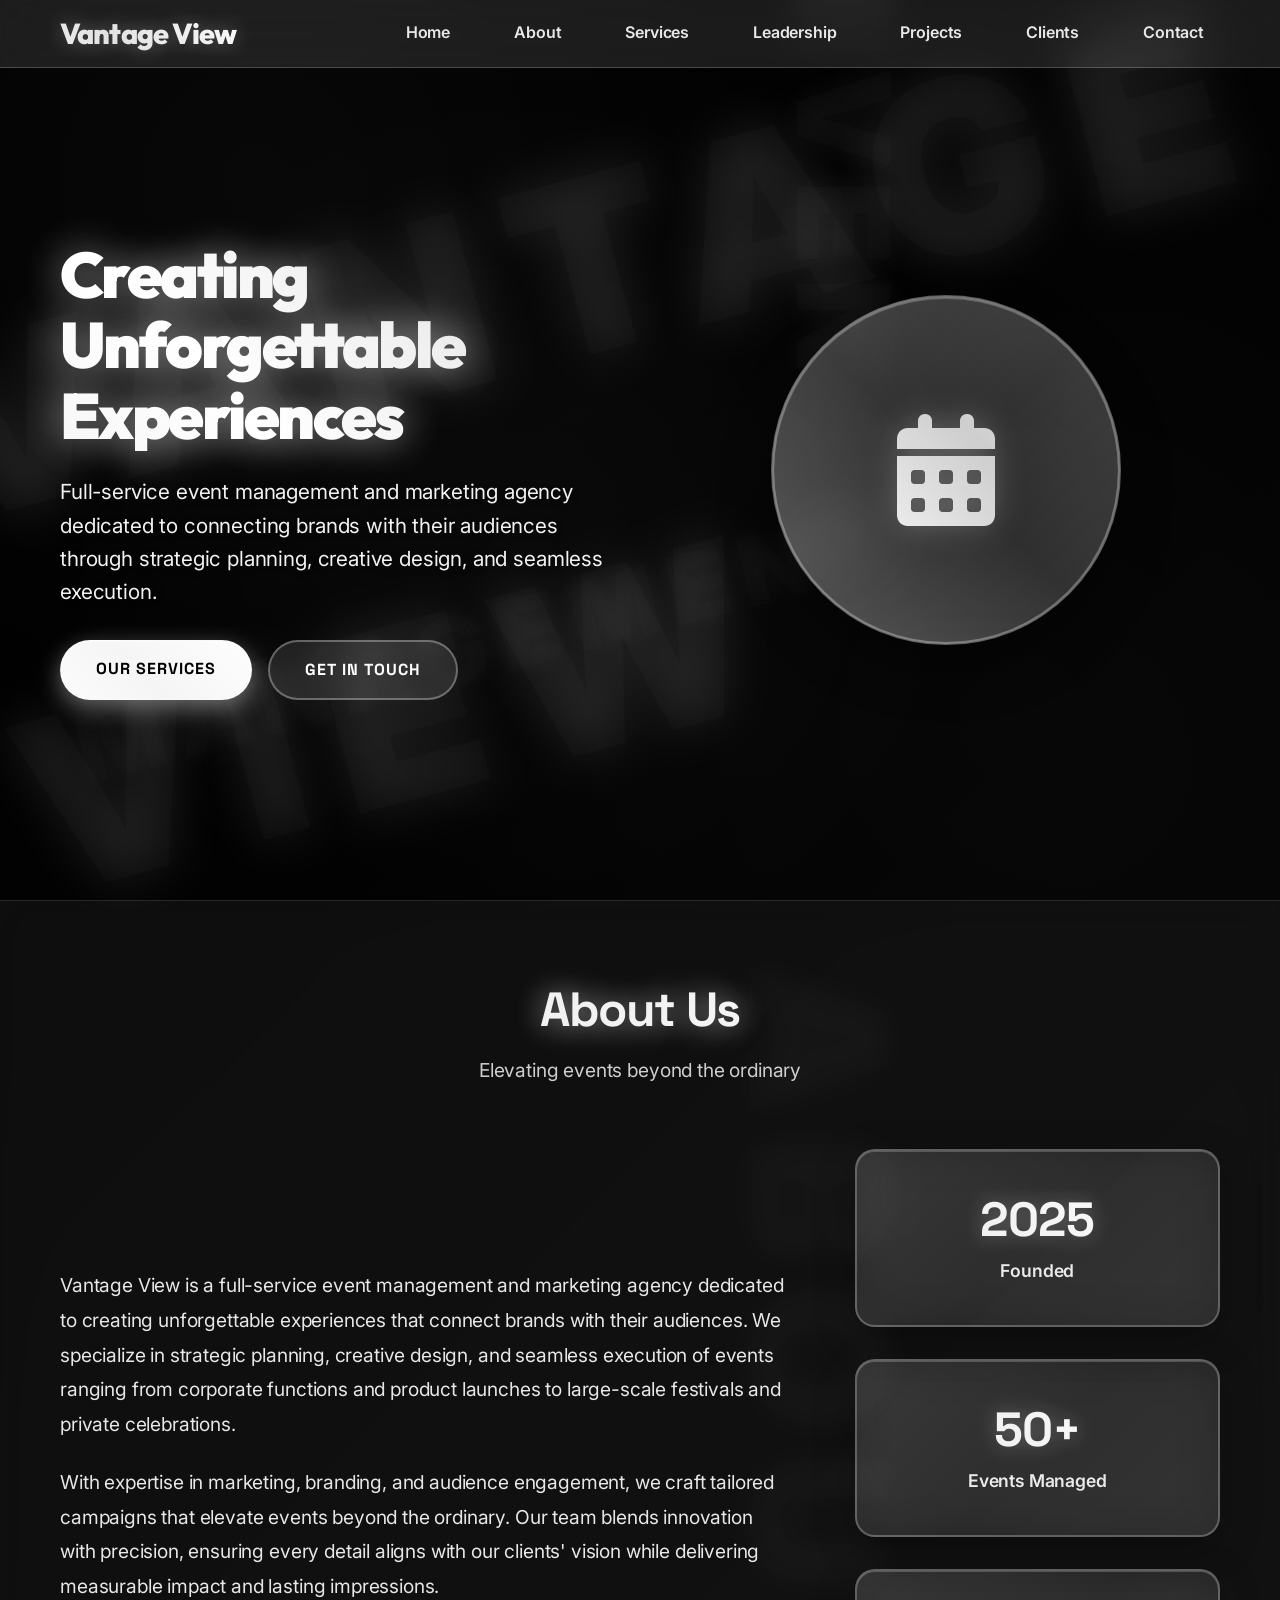
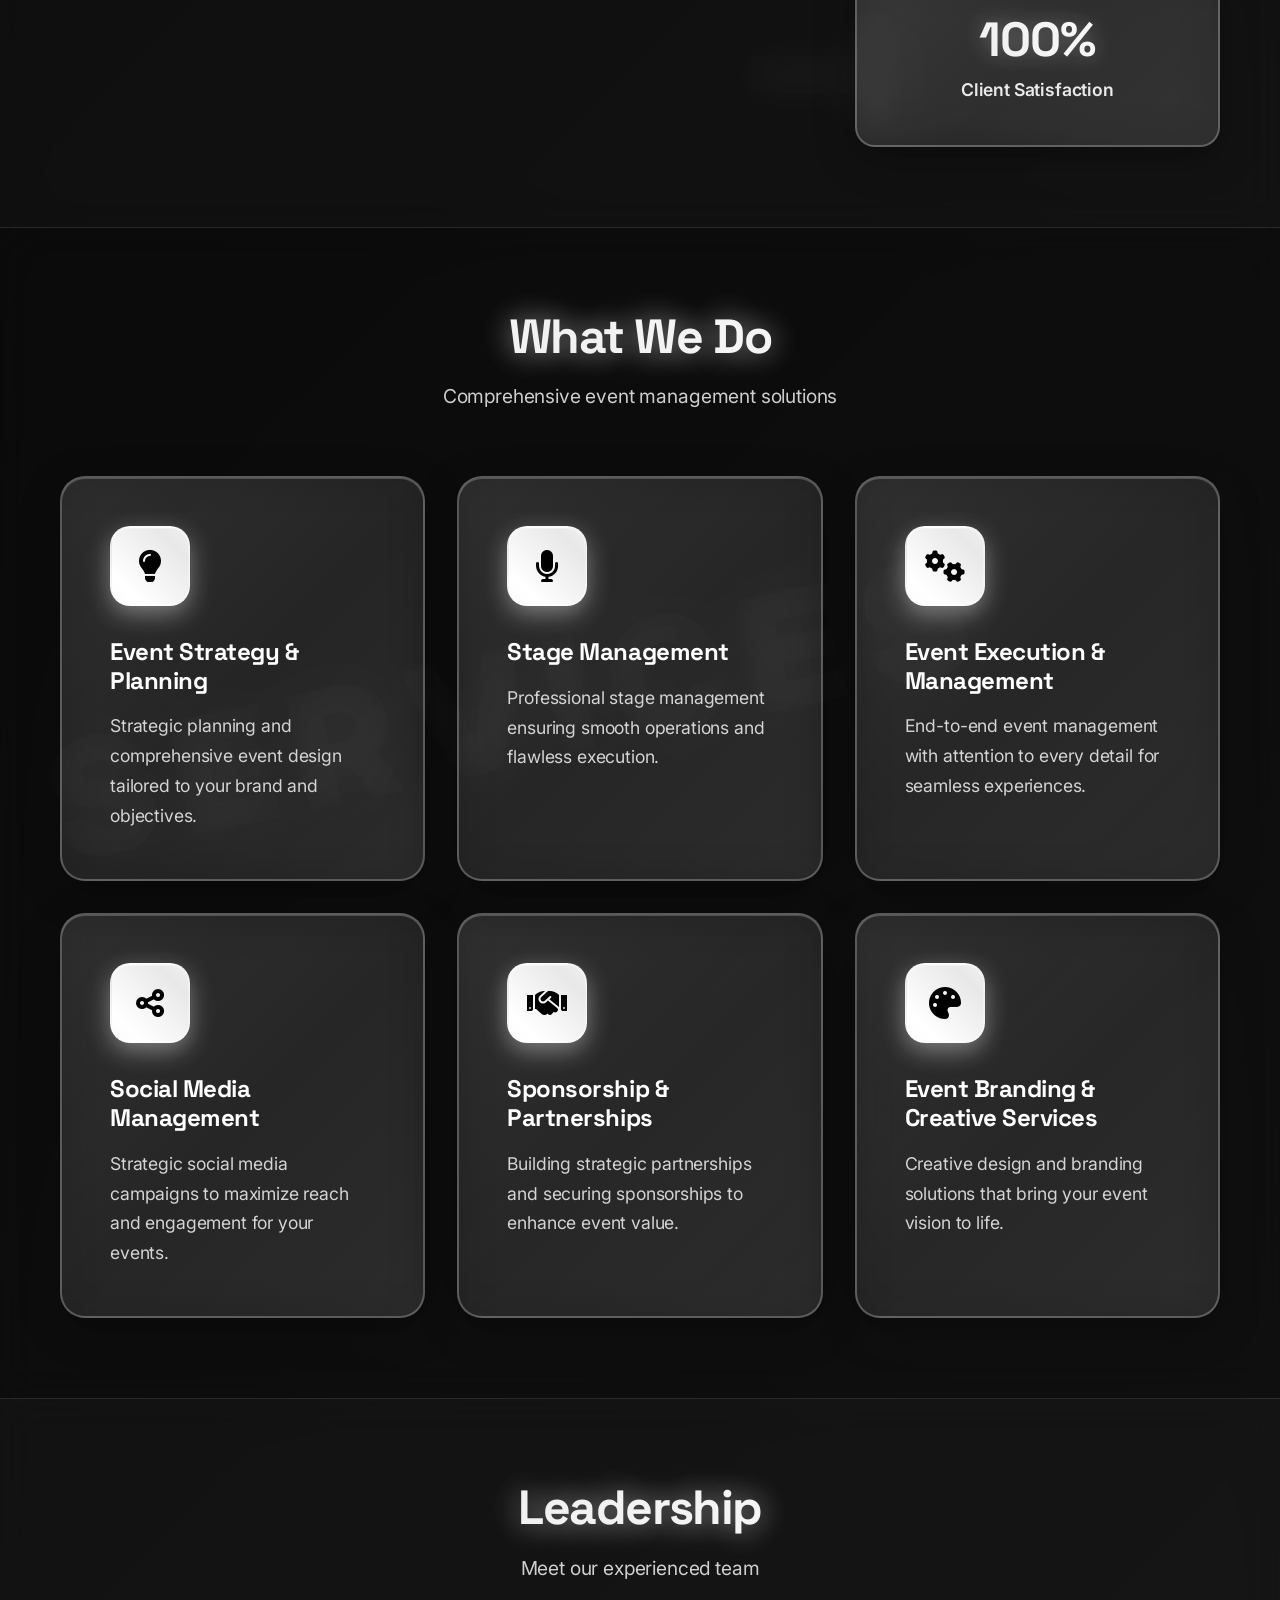
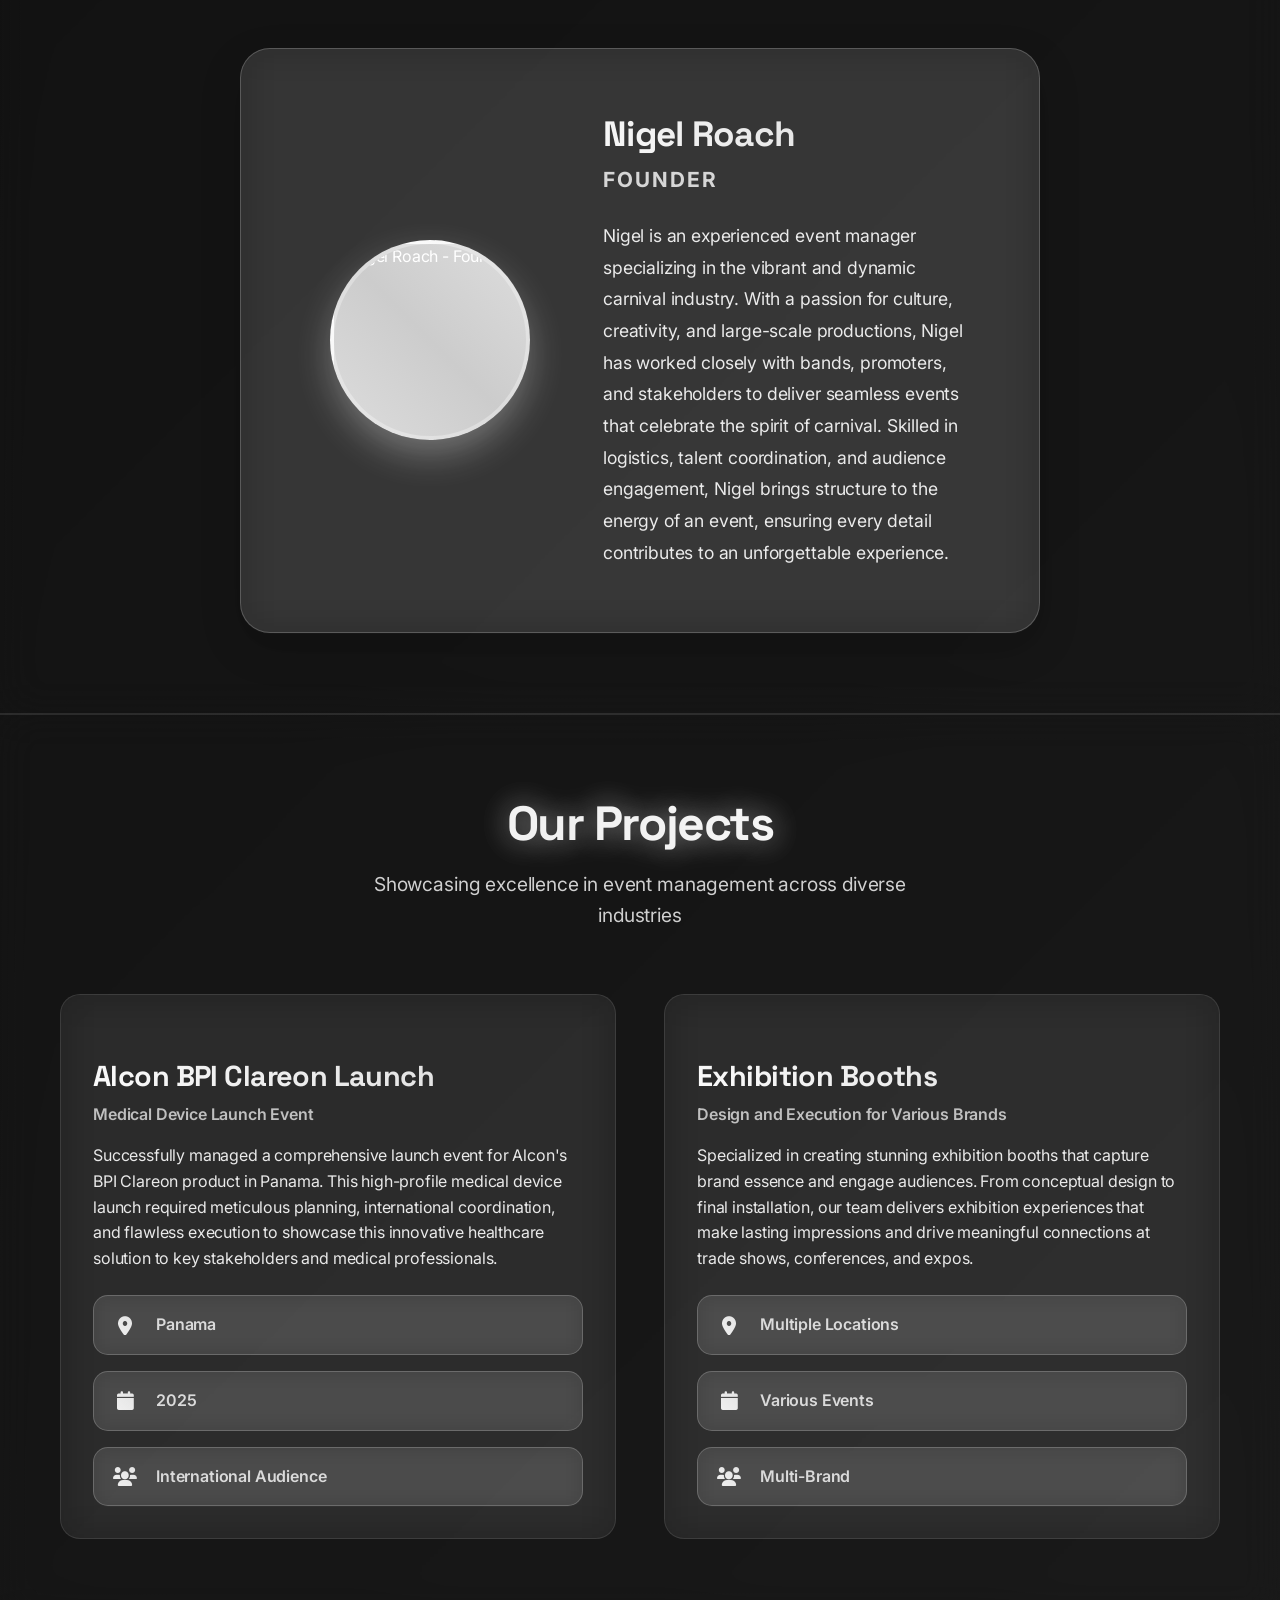
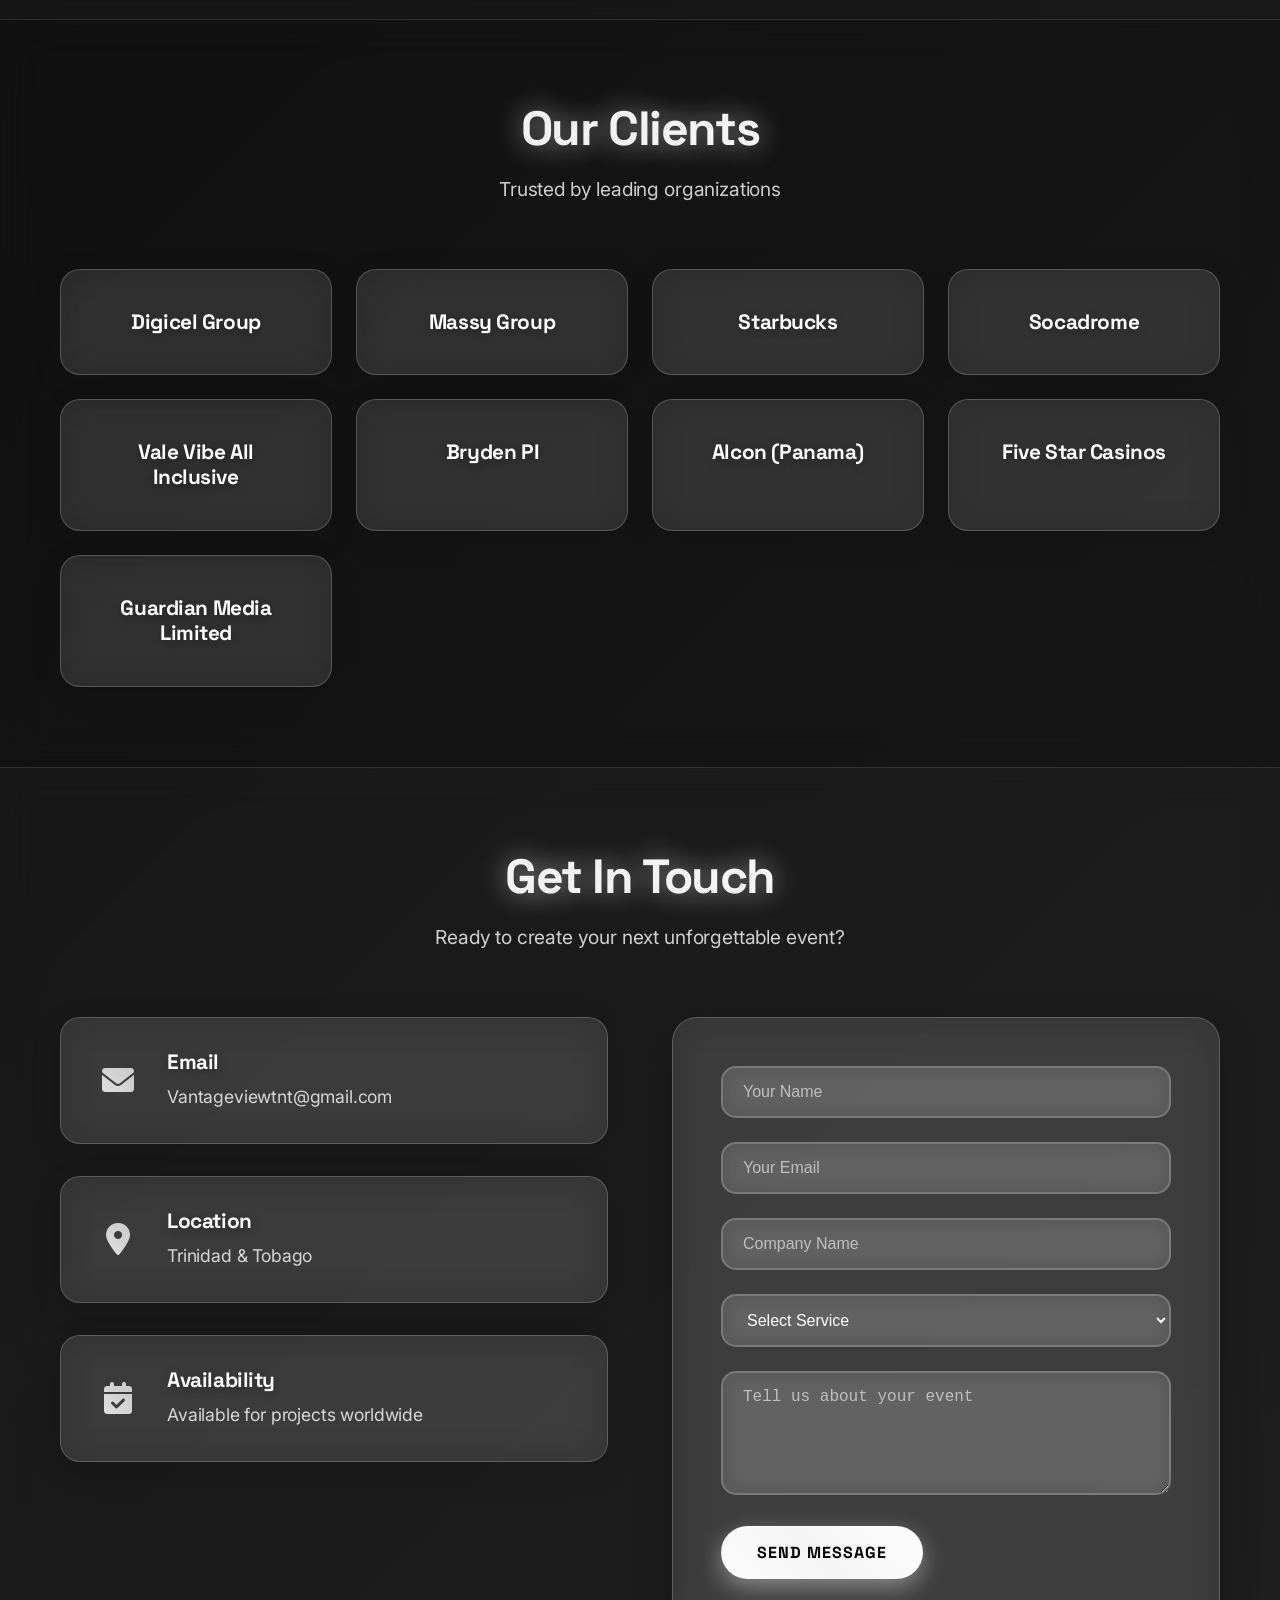
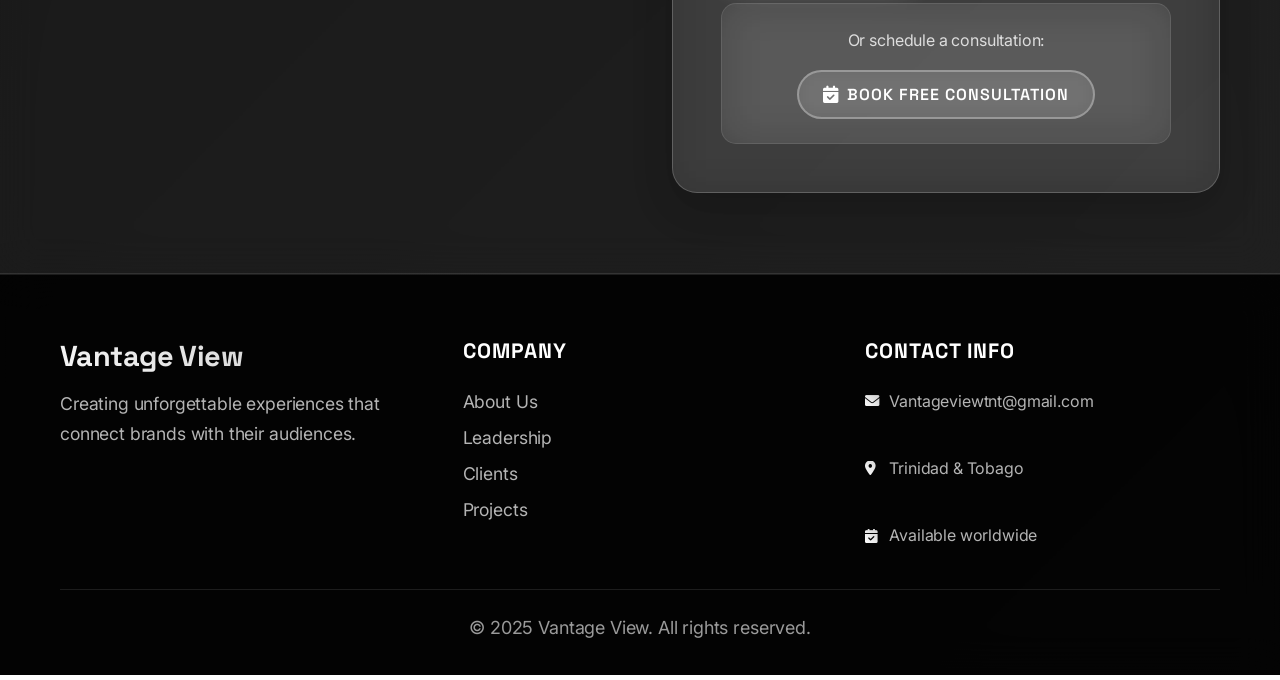
==== index.html @ fa79d5c4 "Add multi-project system with Exhibition Booths gallery and unified Projects section" ====
<!DOCTYPE html>
<html lang="en">
<head>
    <meta charset="UTF-8">
    <meta name="viewport" content="width=device-width, initial-scale=1.0">
    <meta name="description" content="Vantage View - Full-service event management and marketing agency creating unforgettable experiences. Specializing in corporate events, product launches, and large-scale productions.">
    <meta name="keywords" content="event management, marketing agency, corporate events, product launches, stage management, Trinidad Tobago, Panama">
    <meta name="author" content="Vantage View">
    <meta name="robots" content="index, follow">
    
    <!-- Open Graph Meta Tags -->
    <meta property="og:title" content="Vantage View - Event Management & Marketing Agency">
    <meta property="og:description" content="Creating unforgettable experiences that connect brands with their audiences through strategic planning, creative design, and seamless execution.">
    <meta property="og:type" content="website">
    <meta property="og:url" content="https://globalvantageview.com/">
    <meta property="og:image" content="https://globalvantageview.com/Vantage_View_Logo.jpeg">
    
    <!-- Twitter Card Meta Tags -->
    <meta name="twitter:card" content="summary_large_image">
    <meta name="twitter:title" content="Vantage View - Event Management & Marketing Agency">
    <meta name="twitter:description" content="Creating unforgettable experiences that connect brands with their audiences.">
    <meta name="twitter:image" content="https://globalvantageview.com/Vantage_View_Logo.jpeg">
    
    <title>Vantage View - Event Management & Marketing Agency</title>
    
    <!-- Favicon -->
    <link rel="icon" type="image/jpeg" href="Vantage_View_Logo.jpeg">
    <link rel="shortcut icon" type="image/jpeg" href="Vantage_View_Logo.jpeg">
    <link rel="apple-touch-icon" href="Vantage_View_Logo.jpeg">
    
    <!-- Preload Critical Resources -->
    <link rel="preload" href="styles.css" as="style">
    <link rel="preload" href="script.js" as="script">
    <link rel="preload" href="https://fonts.googleapis.com/css2?family=Inter:wght@300;400;500;600;700&family=Space+Grotesk:wght@300;400;500;600;700&family=Outfit:wght@300;400;500;600;700;800;900&display=swap" as="style" crossorigin>
    
    <!-- DNS Prefetch -->
    <link rel="dns-prefetch" href="//fonts.googleapis.com">
    <link rel="dns-prefetch" href="//cdnjs.cloudflare.com">
    
    <!-- Stylesheets -->
    <link rel="stylesheet" href="styles.css">
    <link href="https://fonts.googleapis.com/css2?family=Inter:wght@300;400;500;600;700&family=Space+Grotesk:wght@300;400;500;600;700&family=Outfit:wght@300;400;500;600;700;800;900&display=swap" rel="stylesheet">
    <link rel="stylesheet" href="https://cdnjs.cloudflare.com/ajax/libs/font-awesome/6.0.0/css/all.min.css">
    
    <!-- Web App Manifest -->
    <link rel="manifest" href="manifest.json">
    
    <!-- Google Analytics -->
    <script async src="https://www.googletagmanager.com/gtag/js?id=G-CWXK8930J5"></script>
    <script>
        window.dataLayer = window.dataLayer || [];
        function gtag(){dataLayer.push(arguments);}
        gtag('js', new Date());
        gtag('config', 'G-CWXK8930J5', {
            page_title: 'Vantage View - Event Management & Marketing Agency',
            page_location: window.location.href,
            send_page_view: true
        });
    </script>
    
    <!-- Calendly Widget -->
    <link href="https://assets.calendly.com/assets/external/widget.css" rel="stylesheet">
    <script src="https://assets.calendly.com/assets/external/widget.js" type="text/javascript" async></script>
    
    <!-- EmailJS -->
    <script type="text/javascript" src="https://cdn.jsdelivr.net/npm/@emailjs/browser@3/dist/email.min.js"></script>
    
    <!-- Security Headers -->
    <meta http-equiv="Content-Security-Policy" content="upgrade-insecure-requests">
    <meta http-equiv="Strict-Transport-Security" content="max-age=31536000; includeSubDomains; preload">
    <meta http-equiv="X-Content-Type-Options" content="nosniff">
    <meta http-equiv="X-Frame-Options" content="DENY">
    <meta http-equiv="X-XSS-Protection" content="1; mode=block">
    <meta http-equiv="Referrer-Policy" content="strict-origin-when-cross-origin">
    
    <!-- Theme Color -->
    <meta name="theme-color" content="#000000">
</head>
<body>
    <!-- Navigation -->
    <nav class="navbar">
        <div class="nav-container">
            <div class="nav-logo">
                <h2>Vantage View</h2>
            </div>
            <ul class="nav-menu">
                <li class="nav-item">
                    <a href="#home" class="nav-link">Home</a>
                </li>
                <li class="nav-item">
                    <a href="#about" class="nav-link">About</a>
                </li>
                <li class="nav-item">
                    <a href="#services" class="nav-link">Services</a>
                </li>
                <li class="nav-item">
                    <a href="#leadership" class="nav-link">Leadership</a>
                </li>
                <li class="nav-item">
                    <a href="#projects" class="nav-link">Projects</a>
                </li>
                <li class="nav-item">
                    <a href="#clients" class="nav-link">Clients</a>
                </li>
                <li class="nav-item">
                    <a href="#contact" class="nav-link">Contact</a>
                </li>
            </ul>
            <div class="hamburger">
                <span class="bar"></span>
                <span class="bar"></span>
                <span class="bar"></span>
            </div>
        </div>
    </nav>

    <!-- Hero Section -->
    <section id="home" class="hero">
        <div class="hero-container">
            <div class="hero-content">
                <h1 class="hero-title">Creating Unforgettable Experiences</h1>
                <p class="hero-subtitle">Full-service event management and marketing agency dedicated to connecting brands with their audiences through strategic planning, creative design, and seamless execution.</p>
                <div class="hero-buttons">
                    <a href="#services" class="btn btn-primary">Our Services</a>
                    <a href="#contact" class="btn btn-secondary">Get In Touch</a>
                </div>
            </div>
            <div class="hero-image">
                <div class="hero-graphic" onclick="openCalendly()">
                    <i class="fas fa-calendar-alt"></i>
                    <div class="calendar-overlay">
                        <span>Book a Consultation</span>
                    </div>
                </div>
            </div>
        </div>
    </section>

    <!-- About Section -->
    <section id="about" class="about">
        <div class="container">
            <div class="section-header">
                <h2>About Us</h2>
                <p>Elevating events beyond the ordinary</p>
            </div>
            <div class="about-content">
                <div class="about-text">
                    <p>Vantage View is a full-service event management and marketing agency dedicated to creating unforgettable experiences that connect brands with their audiences. We specialize in strategic planning, creative design, and seamless execution of events ranging from corporate functions and product launches to large-scale festivals and private celebrations.</p>
                    <p>With expertise in marketing, branding, and audience engagement, we craft tailored campaigns that elevate events beyond the ordinary. Our team blends innovation with precision, ensuring every detail aligns with our clients' vision while delivering measurable impact and lasting impressions.</p>
                </div>
                <div class="about-stats">
                    <div class="stat">
                        <h3>2025</h3>
                        <p>Founded</p>
                    </div>
                    <div class="stat">
                        <h3>50+</h3>
                        <p>Events Managed</p>
                    </div>
                    <div class="stat">
                        <h3>100%</h3>
                        <p>Client Satisfaction</p>
                    </div>
                </div>
            </div>
        </div>
    </section>

    <!-- Services Section -->
    <section id="services" class="services">
        <div class="container">
            <div class="section-header">
                <h2>What We Do</h2>
                <p>Comprehensive event management solutions</p>
            </div>
            <div class="services-grid">
                <div class="service-card">
                    <div class="service-icon">
                        <i class="fas fa-lightbulb"></i>
                    </div>
                    <h3>Event Strategy & Planning</h3>
                    <p>Strategic planning and comprehensive event design tailored to your brand and objectives.</p>
                </div>
                <div class="service-card">
                    <div class="service-icon">
                        <i class="fas fa-microphone"></i>
                    </div>
                    <h3>Stage Management</h3>
                    <p>Professional stage management ensuring smooth operations and flawless execution.</p>
                </div>
                <div class="service-card">
                    <div class="service-icon">
                        <i class="fas fa-cogs"></i>
                    </div>
                    <h3>Event Execution & Management</h3>
                    <p>End-to-end event management with attention to every detail for seamless experiences.</p>
                </div>
                <div class="service-card">
                    <div class="service-icon">
                        <i class="fas fa-share-alt"></i>
                    </div>
                    <h3>Social Media Management</h3>
                    <p>Strategic social media campaigns to maximize reach and engagement for your events.</p>
                </div>
                <div class="service-card">
                    <div class="service-icon">
                        <i class="fas fa-handshake"></i>
                    </div>
                    <h3>Sponsorship & Partnerships</h3>
                    <p>Building strategic partnerships and securing sponsorships to enhance event value.</p>
                </div>
                <div class="service-card">
                    <div class="service-icon">
                        <i class="fas fa-palette"></i>
                    </div>
                    <h3>Event Branding & Creative Services</h3>
                    <p>Creative design and branding solutions that bring your event vision to life.</p>
                </div>
            </div>
        </div>
    </section>

    <!-- Leadership Section -->
    <section id="leadership" class="leadership">
        <div class="container">
            <div class="section-header">
                <h2>Leadership</h2>
                <p>Meet our experienced team</p>
            </div>
            <div class="leadership-content">
                <div class="leader-card">
                    <div class="leader-image">
                        <img src="NR.jpeg" alt="Nigel Roach - Founder" class="founder-photo" loading="lazy">
                    </div>
                    <div class="leader-info">
                        <h3>Nigel Roach</h3>
                        <p class="leader-title">Founder</p>
                        <p class="leader-description">Nigel is an experienced event manager specializing in the vibrant and dynamic carnival industry. With a passion for culture, creativity, and large-scale productions, Nigel has worked closely with bands, promoters, and stakeholders to deliver seamless events that celebrate the spirit of carnival. Skilled in logistics, talent coordination, and audience engagement, Nigel brings structure to the energy of an event, ensuring every detail contributes to an unforgettable experience.</p>
                    </div>
                </div>
            </div>
        </div>
    </section>

    <!-- Projects Section -->
    <section id="projects" class="projects-section">
        <div class="container">
            <div class="section-header">
                <h2>Our Projects</h2>
                <p>Showcasing excellence in event management across diverse industries</p>
            </div>
            
            <!-- Project Grid -->
            <div class="projects-grid">
                <!-- Alcon Project -->
                <div class="project-card" data-project="alcon">
                    <div class="project-image">
                        <div class="gallery-preview" id="alcon-preview">
                            <!-- Images will be dynamically loaded here -->
                        </div>
                        <div class="project-overlay">
                            <a href="alcon-gallery.html" class="btn btn-primary">
                                <i class="fas fa-eye"></i>
                                View Project
                            </a>
                        </div>
                    </div>
                    <div class="project-info">
                        <h3>Alcon BPI Clareon Launch</h3>
                        <p class="project-subtitle">Medical Device Launch Event</p>
                        <p class="project-description">Successfully managed a comprehensive launch event for Alcon's BPI Clareon product in Panama. This high-profile medical device launch required meticulous planning, international coordination, and flawless execution to showcase this innovative healthcare solution to key stakeholders and medical professionals.</p>
                        <div class="project-details">
                            <div class="detail-item">
                                <i class="fas fa-map-marker-alt"></i>
                                <span>Panama</span>
                            </div>
                            <div class="detail-item">
                                <i class="fas fa-calendar"></i>
                                <span>2025</span>
                            </div>
                            <div class="detail-item">
                                <i class="fas fa-users"></i>
                                <span>International Audience</span>
                            </div>
                        </div>
                    </div>
                </div>
                
                <!-- Exhibition Booths Project -->
                <div class="project-card" data-project="booths">
                    <div class="project-image">
                        <div class="gallery-preview" id="booths-preview">
                            <!-- Images will be dynamically loaded here -->
                        </div>
                        <div class="project-overlay">
                            <a href="booths-gallery.html" class="btn btn-primary">
                                <i class="fas fa-eye"></i>
                                View Project
                            </a>
                        </div>
                    </div>
                    <div class="project-info">
                        <h3>Exhibition Booths</h3>
                        <p class="project-subtitle">Design and Execution for Various Brands</p>
                        <p class="project-description">Specialized in creating stunning exhibition booths that capture brand essence and engage audiences. From conceptual design to final installation, our team delivers exhibition experiences that make lasting impressions and drive meaningful connections at trade shows, conferences, and expos.</p>
                        <div class="project-details">
                            <div class="detail-item">
                                <i class="fas fa-map-marker-alt"></i>
                                <span>Multiple Locations</span>
                            </div>
                            <div class="detail-item">
                                <i class="fas fa-calendar"></i>
                                <span>Various Events</span>
                            </div>
                            <div class="detail-item">
                                <i class="fas fa-users"></i>
                                <span>Multi-Brand</span>
                            </div>
                        </div>
                    </div>
                </div>
            </div>
        </div>
    </section>

    <!-- Clients Section -->
    <section id="clients" class="clients">
        <div class="container">
            <div class="section-header">
                <h2>Our Clients</h2>
                <p>Trusted by leading organizations</p>
            </div>
            <div class="clients-grid">
                <div class="client-item">
                    <h4>Digicel Group</h4>
                </div>
                <div class="client-item">
                    <h4>Massy Group</h4>
                </div>
                <div class="client-item">
                    <h4>Starbucks</h4>
                </div>
                <div class="client-item">
                    <h4>Socadrome</h4>
                </div>
                <div class="client-item">
                    <h4>Vale Vibe All Inclusive</h4>
                </div>
                <div class="client-item">
                    <h4>Bryden PI</h4>
                </div>
                <div class="client-item">
                    <h4>Alcon (Panama)</h4>
                </div>
                <div class="client-item">
                    <h4>Five Star Casinos</h4>
                </div>
                <div class="client-item">
                    <h4>Guardian Media Limited</h4>
                </div>
            </div>
        </div>
    </section>

    <!-- Contact Section -->
    <section id="contact" class="contact">
        <div class="container">
            <div class="section-header">
                <h2>Get In Touch</h2>
                <p>Ready to create your next unforgettable event?</p>
            </div>
            <div class="contact-content">
                <div class="contact-info">
                    <div class="contact-item">
                        <i class="fas fa-envelope"></i>
                        <div>
                            <h4>Email</h4>
                            <p>Vantageviewtnt@gmail.com</p>
                        </div>
                    </div>
                    <div class="contact-item">
                        <i class="fas fa-map-marker-alt"></i>
                        <div>
                            <h4>Location</h4>
                            <p>Trinidad & Tobago</p>
                        </div>
                    </div>
                    <div class="contact-item">
                        <i class="fas fa-calendar-check"></i>
                        <div>
                            <h4>Availability</h4>
                            <p>Available for projects worldwide</p>
                        </div>
                    </div>
                </div>
                <div class="contact-form">
                    <form id="contact-form" onsubmit="return false;">
                        <div class="form-group">
                            <input type="text" id="from_name" name="from_name" placeholder="Your Name" required>
                        </div>
                        <div class="form-group">
                            <input type="email" id="from_email" name="from_email" placeholder="Your Email" required>
                        </div>
                        <div class="form-group">
                            <input type="text" id="company_name" name="company_name" placeholder="Company Name">
                        </div>
                        <div class="form-group">
                            <select id="service_type" name="service_type" required>
                                <option value="">Select Service</option>
                                <option value="strategy">Event Strategy & Planning</option>
                                <option value="stage">Stage Management</option>
                                <option value="execution">Event Execution & Management</option>
                                <option value="social">Social Media Management</option>
                                <option value="sponsorship">Sponsorship & Partnerships</option>
                                <option value="branding">Event Branding & Creative Services</option>
                            </select>
                        </div>
                        <div class="form-group">
                            <textarea id="message" name="message" placeholder="Tell us about your event" rows="5" required></textarea>
                        </div>
                        <button type="submit" class="btn btn-primary">Send Message</button>
                        <div class="booking-alternative">
                            <p>Or schedule a consultation:</p>
                            <button type="button" onclick="openCalendly()" class="btn btn-secondary">
                                <i class="fas fa-calendar-check"></i>
                                Book Free Consultation
                            </button>
                        </div>
                    </form>
                </div>
            </div>
        </div>
    </section>

    <!-- Footer -->
    <footer class="footer">
        <div class="container">
            <div class="footer-content">
                <div class="footer-section">
                    <h3>Vantage View</h3>
                    <p>Creating unforgettable experiences that connect brands with their audiences.</p>
                </div>
                <div class="footer-section">
                    <h4>Company</h4>
                    <ul>
                        <li><a href="#about">About Us</a></li>
                        <li><a href="#leadership">Leadership</a></li>
                        <li><a href="#clients">Clients</a></li>
                        <li><a href="#alcon-showcase">Projects</a></li>
                    </ul>
                </div>
                <div class="footer-section">
                    <h4>Contact Info</h4>
                    <div class="contact-info">
                        <p><i class="fas fa-envelope"></i> Vantageviewtnt@gmail.com</p>
                        <p><i class="fas fa-map-marker-alt"></i> Trinidad & Tobago</p>
                        <p><i class="fas fa-calendar-check"></i> Available worldwide</p>
                    </div>
                </div>
            </div>
            <div class="footer-bottom">
                <p>&copy; 2025 Vantage View. All rights reserved.</p>
            </div>
        </div>
    </footer>

    <!-- Image Modal -->
    <div id="imageModal" class="modal">
        <div class="modal-content">
            <span class="close" onclick="closeModal()">&times;</span>
            <img id="modalImage" src="" alt="Alcon BPI Clareon Launch Event">
            <div class="modal-nav">
                <button class="modal-btn prev" onclick="changeImage(-1)">&#10094;</button>
                <button class="modal-btn next" onclick="changeImage(1)">&#10095;</button>
            </div>
        </div>
    </div>

    <script src="script.js"></script>
</body>
</html>
---- styles.css ----
/* Critical CSS - Above the fold styles */
* {
    margin: 0;
    padding: 0;
    box-sizing: border-box;
}

html {
    scroll-behavior: smooth;
    font-size: 16px;
}

body {
    font-family: 'Inter', -apple-system, BlinkMacSystemFont, 'Segoe UI', Roboto, sans-serif;
    line-height: 1.6;
    color: #ffffff;
    overflow-x: hidden;
    background: linear-gradient(135deg, #000000 0%, #0a0a0a 15%, #1a1a1a 30%, #0f0f0f 45%, #000000 60%, #0a0a0a 75%, #000000 90%, #1a1a1a 100%);
    background-size: 400% 400%;
    animation: gradientShift 25s ease infinite;
    position: relative;
    font-display: swap;
    font-weight: 400;
    letter-spacing: -0.01em;
}

/* Modern Typography System */
h1, h2, h3, h4, h5, h6 {
    font-family: 'Space Grotesk', 'Outfit', sans-serif;
    font-weight: 600;
    line-height: 1.2;
    letter-spacing: -0.02em;
    margin: 0;
}

h1 {
    font-size: clamp(2.5rem, 5vw, 4rem);
    font-weight: 700;
    font-family: 'Outfit', 'Space Grotesk', sans-serif;
}

h2 {
    font-size: clamp(2rem, 4vw, 3rem);
    font-weight: 600;
    font-family: 'Space Grotesk', 'Outfit', sans-serif;
}

h3 {
    font-size: clamp(1.5rem, 3vw, 2rem);
    font-weight: 600;
    font-family: 'Space Grotesk', 'Outfit', sans-serif;
}

h4 {
    font-size: clamp(1.25rem, 2.5vw, 1.5rem);
    font-weight: 500;
    font-family: 'Space Grotesk', 'Outfit', sans-serif;
}

p {
    font-size: clamp(1rem, 2vw, 1.125rem);
    line-height: 1.6;
    margin: 0;
    font-family: 'Inter', sans-serif;
}

body::before {
    content: '';
    position: fixed;
    top: 0;
    left: 0;
    width: 100%;
    height: 100%;
    background: 
        radial-gradient(circle at 20% 20%, rgba(255, 255, 255, 0.03) 0%, transparent 50%),
        radial-gradient(circle at 80% 80%, rgba(255, 255, 255, 0.02) 0%, transparent 50%),
        radial-gradient(circle at 40% 60%, rgba(255, 255, 255, 0.025) 0%, transparent 50%);
    pointer-events: none;
    z-index: 1;
}

body::after {
    content: 'VANTAGE VIEW';
    position: fixed;
    top: 50%;
    left: 50%;
    transform: translate(-50%, -50%) rotate(-15deg);
    font-size: 15rem;
    font-weight: 900;
    color: rgba(255, 255, 255, 0.02);
    letter-spacing: 2rem;
    z-index: 0;
    pointer-events: none;
    text-shadow: 0 0 50px rgba(255, 255, 255, 0.1);
    animation: float 20s ease-in-out infinite;
}

@keyframes gradientShift {
    0% { background-position: 0% 50%; }
    50% { background-position: 100% 50%; }
    100% { background-position: 0% 50%; }
}

.container {
    max-width: 1200px;
    margin: 0 auto;
    padding: 0 20px;
}

/* Navigation */
.navbar {
    position: fixed;
    top: 0;
    width: 100%;
    background: rgba(255, 255, 255, 0.1);
    backdrop-filter: blur(20px);
    border-bottom: 1px solid rgba(255, 255, 255, 0.2);
    z-index: 1000;
    padding: 1rem 0;
    transition: all 0.3s ease;
}

.nav-container {
    max-width: 1200px;
    margin: 0 auto;
    padding: 0 20px;
    display: flex;
    justify-content: space-between;
    align-items: center;
}

.nav-logo h2 {
    background: linear-gradient(45deg, #ffffff, #e0e0e0, #ffffff, #c0c0c0, #ffffff, #a0a0a0);
    background-size: 400% 400%;
    -webkit-background-clip: text;
    -webkit-text-fill-color: transparent;
    background-clip: text;
    font-weight: 800;
    font-size: 1.8rem;
    animation: gradientShift 4s ease infinite;
    text-shadow: 0 0 20px rgba(255, 255, 255, 0.3);
    font-family: 'Outfit', 'Space Grotesk', sans-serif;
    letter-spacing: -0.03em;
}

.nav-menu {
    display: flex;
    list-style: none;
    gap: 2rem;
}

.nav-link {
    text-decoration: none;
    color: rgba(255, 255, 255, 0.9);
    font-weight: 600;
    transition: all 0.3s ease;
    position: relative;
    padding: 0.5rem 1rem;
    border-radius: 25px;
}

.nav-link:hover {
    color: white;
    background: rgba(255, 255, 255, 0.1);
    backdrop-filter: blur(10px);
}

.nav-link::after {
    display: none;
}

.hamburger {
    display: none;
    flex-direction: column;
    cursor: pointer;
}

.bar {
    width: 25px;
    height: 3px;
    background-color: white;
    margin: 3px 0;
    transition: 0.3s;
    border-radius: 2px;
}

/* Hero Section */
.hero {
    background: transparent;
    color: white;
    padding: 120px 0 80px;
    min-height: 100vh;
    display: flex;
    align-items: center;
    position: relative;
    overflow: hidden;
}

.hero::before {
    content: 'EVENTS';
    position: absolute;
    top: 20%;
    right: 10%;
    font-size: 8rem;
    font-weight: 900;
    color: rgba(255, 255, 255, 0.015);
    letter-spacing: 1rem;
    transform: rotate(90deg);
    z-index: 0;
    pointer-events: none;
    text-shadow: 0 0 30px rgba(255, 255, 255, 0.05);
    animation: float 15s ease-in-out infinite;
}

.hero::after {
    content: 'MANAGEMENT';
    position: absolute;
    bottom: 20%;
    left: 5%;
    font-size: 6rem;
    font-weight: 900;
    color: rgba(255, 255, 255, 0.012);
    letter-spacing: 0.8rem;
    transform: rotate(-15deg);
    z-index: 0;
    pointer-events: none;
    text-shadow: 0 0 25px rgba(255, 255, 255, 0.04);
    animation: float 18s ease-in-out infinite reverse;
}

.hero-container {
    position: relative;
    z-index: 2;
    max-width: 1200px;
    margin: 0 auto;
    padding: 0 20px;
    display: grid;
    grid-template-columns: 1fr 1fr;
    gap: 4rem;
    align-items: center;
}

.hero-title {
    font-size: 4rem;
    font-weight: 900;
    margin-bottom: 1.5rem;
    line-height: 1.1;
    background: linear-gradient(45deg, #ffffff, #f0f0f0, #ffffff, #e0e0e0, #ffffff, #d0d0d0, #ffffff, #c0c0c0);
    background-size: 400% 400%;
    -webkit-background-clip: text;
    -webkit-text-fill-color: transparent;
    background-clip: text;
    animation: gradientShift 5s ease infinite;
    text-shadow: 0 0 40px rgba(255, 255, 255, 0.4);
    font-family: 'Outfit', 'Space Grotesk', sans-serif;
    letter-spacing: -0.04em;
    filter: drop-shadow(0 0 20px rgba(255, 255, 255, 0.2));
}

.hero-subtitle {
    font-size: 1.3rem;
    margin-bottom: 2rem;
    opacity: 0.95;
    line-height: 1.6;
    font-weight: 400;
    text-shadow: 0 2px 10px rgba(0, 0, 0, 0.3);
}

.hero-buttons {
    display: flex;
    gap: 1rem;
}

.btn {
    padding: 15px 35px;
    border: none;
    border-radius: 50px;
    font-weight: 700;
    text-decoration: none;
    transition: all 0.4s ease;
    cursor: pointer;
    display: inline-block;
    text-align: center;
    font-size: 1rem;
    font-family: 'Space Grotesk', 'Outfit', sans-serif;
    letter-spacing: -0.01em;
    position: relative;
    overflow: hidden;
    text-transform: uppercase;
    letter-spacing: 1px;
}

.btn-primary {
    background: linear-gradient(45deg, #ffffff, #f5f5f5, #ffffff, #e8e8e8);
    background-size: 200% 200%;
    color: #000000;
    box-shadow: 0 8px 25px rgba(255, 255, 255, 0.4), inset 0 1px 0 rgba(255, 255, 255, 0.3);
    animation: gradientShift 3s ease infinite;
    border: 1px solid rgba(255, 255, 255, 0.2);
}

.btn-primary:hover {
    transform: translateY(-3px) scale(1.05);
    box-shadow: 0 15px 35px rgba(255, 255, 255, 0.5), inset 0 1px 0 rgba(255, 255, 255, 0.4);
    background: linear-gradient(45deg, #ffffff, #f8f8f8, #ffffff, #f0f0f0);
}

.btn-secondary {
    background: rgba(255, 255, 255, 0.1);
    color: white;
    border: 2px solid rgba(255, 255, 255, 0.3);
    backdrop-filter: blur(10px);
}

.btn-secondary:hover {
    background: rgba(255, 255, 255, 0.2);
    border-color: rgba(255, 255, 255, 0.5);
    transform: translateY(-3px) scale(1.05);
}

.hero-image {
    display: flex;
    justify-content: center;
    align-items: center;
}

.hero-graphic {
    width: 350px;
    height: 350px;
    background: linear-gradient(135deg, rgba(255, 255, 255, 0.15), rgba(255, 255, 255, 0.05), rgba(255, 255, 255, 0.1));
    border-radius: 50%;
    display: flex;
    align-items: center;
    justify-content: center;
    backdrop-filter: blur(25px);
    border: 3px solid rgba(255, 255, 255, 0.3);
    box-shadow: 0 25px 50px rgba(0, 0, 0, 0.4), inset 0 1px 0 rgba(255, 255, 255, 0.2);
    animation: float 6s ease-in-out infinite;
    position: relative;
    cursor: pointer;
    transition: all 0.3s ease;
}

.hero-graphic::before {
    content: '';
    position: absolute;
    top: -2px;
    left: -2px;
    right: -2px;
    bottom: -2px;
    background: linear-gradient(45deg, rgba(255, 255, 255, 0.3), rgba(255, 255, 255, 0.1), rgba(255, 255, 255, 0.2));
    border-radius: 50%;
    z-index: -1;
    animation: gradientShift 4s ease infinite;
}

@keyframes float {
    0%, 100% { transform: translateY(0px) rotate(0deg); }
    50% { transform: translateY(-20px) rotate(5deg); }
}

.hero-graphic i {
    font-size: 7rem;
    opacity: 0.9;
    background: linear-gradient(45deg, #ffffff, #f0f0f0, #ffffff, #e0e0e0, #ffffff, #d0d0d0);
    background-size: 400% 400%;
    -webkit-background-clip: text;
    -webkit-text-fill-color: transparent;
    background-clip: text;
    animation: gradientShift 4s ease infinite;
    filter: drop-shadow(0 0 15px rgba(255, 255, 255, 0.3));
}

.hero-graphic:hover {
    transform: translateY(-10px) scale(1.05);
    box-shadow: 0 35px 70px rgba(0, 0, 0, 0.5), inset 0 1px 0 rgba(255, 255, 255, 0.3);
}

.calendar-overlay {
    position: absolute;
    bottom: 20px;
    left: 50%;
    transform: translateX(-50%);
    background: rgba(0, 0, 0, 0.8);
    backdrop-filter: blur(10px);
    padding: 8px 16px;
    border-radius: 20px;
    opacity: 0;
    transition: all 0.3s ease;
    pointer-events: none;
}

.calendar-overlay span {
    font-size: 0.9rem;
    font-weight: 600;
    color: white;
    font-family: 'Space Grotesk', 'Outfit', sans-serif;
}

.hero-graphic:hover .calendar-overlay {
    opacity: 1;
    transform: translateX(-50%) translateY(-5px);
}

/* Section Headers */
.section-header {
    text-align: center;
    margin-bottom: 4rem;
    position: relative;
}

.section-header h2 {
    font-size: 3rem;
    font-weight: 900;
    background: linear-gradient(45deg, #ffffff, #f0f0f0, #ffffff, #e0e0e0, #ffffff, #d0d0d0, #ffffff, #c0c0c0);
    background-size: 400% 400%;
    -webkit-background-clip: text;
    -webkit-text-fill-color: transparent;
    background-clip: text;
    animation: gradientShift 5s ease infinite;
    margin-bottom: 1rem;
    text-shadow: 0 0 30px rgba(255, 255, 255, 0.4);
    filter: drop-shadow(0 0 15px rgba(255, 255, 255, 0.2));
    font-family: 'Space Grotesk', 'Outfit', sans-serif;
    letter-spacing: -0.03em;
}

.section-header p {
    font-size: 1.2rem;
    color: rgba(255, 255, 255, 0.8);
    max-width: 600px;
    margin: 0 auto;
    font-weight: 400;
}

/* About Section */
.about {
    padding: 80px 0;
    background: rgba(255, 255, 255, 0.05);
    backdrop-filter: blur(20px);
    border-top: 1px solid rgba(255, 255, 255, 0.1);
    border-bottom: 1px solid rgba(255, 255, 255, 0.1);
    position: relative;
    overflow: hidden;
}

.about::before {
    content: 'ABOUT';
    position: absolute;
    top: 50%;
    right: 5%;
    font-size: 12rem;
    font-weight: 900;
    color: rgba(255, 255, 255, 0.008);
    letter-spacing: 1.5rem;
    transform: translateY(-50%) rotate(90deg);
    z-index: 0;
    pointer-events: none;
    text-shadow: 0 0 40px rgba(255, 255, 255, 0.03);
    animation: float 22s ease-in-out infinite;
}

.about-content {
    display: grid;
    grid-template-columns: 2fr 1fr;
    gap: 4rem;
    align-items: center;
}

.about-text p {
    font-size: 1.2rem;
    color: rgba(255, 255, 255, 0.9);
    margin-bottom: 1.5rem;
    line-height: 1.8;
    font-weight: 400;
}

.about-stats {
    display: flex;
    flex-direction: column;
    gap: 2rem;
}

.stat {
    text-align: center;
    padding: 2.5rem;
    background: linear-gradient(135deg, rgba(255, 255, 255, 0.12), rgba(255, 255, 255, 0.08), rgba(255, 255, 255, 0.1));
    border-radius: 20px;
    box-shadow: 0 12px 40px rgba(0, 0, 0, 0.3), inset 0 1px 0 rgba(255, 255, 255, 0.2);
    backdrop-filter: blur(25px);
    border: 2px solid rgba(255, 255, 255, 0.25);
    transition: all 0.3s ease;
    position: relative;
    overflow: hidden;
}

.stat::before {
    content: '';
    position: absolute;
    top: 0;
    left: 0;
    right: 0;
    bottom: 0;
    background: linear-gradient(45deg, rgba(255, 255, 255, 0.1), rgba(255, 255, 255, 0.05), rgba(255, 255, 255, 0.08));
    opacity: 0;
    transition: opacity 0.3s ease;
    animation: gradientShift 6s ease infinite;
}

.stat:hover::before {
    opacity: 1;
}

.stat:hover {
    transform: translateY(-5px) scale(1.02);
    box-shadow: 0 15px 40px rgba(0, 0, 0, 0.2);
}

.stat h3 {
    font-size: 3rem;
    font-weight: 900;
    background: linear-gradient(45deg, #ffffff, #f0f0f0, #ffffff, #e0e0e0, #ffffff, #d0d0d0);
    background-size: 400% 400%;
    -webkit-background-clip: text;
    -webkit-text-fill-color: transparent;
    background-clip: text;
    animation: gradientShift 4s ease infinite;
    margin-bottom: 0.5rem;
    filter: drop-shadow(0 0 10px rgba(255, 255, 255, 0.3));
    position: relative;
    z-index: 2;
}

.stat p {
    color: rgba(255, 255, 255, 0.9);
    font-weight: 600;
    font-size: 1.1rem;
    position: relative;
    z-index: 2;
}

/* Services Section */
.services {
    padding: 80px 0;
    background: rgba(255, 255, 255, 0.03);
    backdrop-filter: blur(20px);
    position: relative;
    overflow: hidden;
}

.services::before {
    content: 'SERVICES';
    position: absolute;
    top: 30%;
    left: 3%;
    font-size: 10rem;
    font-weight: 900;
    color: rgba(255, 255, 255, 0.01);
    letter-spacing: 1.2rem;
    transform: rotate(-12deg);
    z-index: 0;
    pointer-events: none;
    text-shadow: 0 0 35px rgba(255, 255, 255, 0.02);
    animation: float 25s ease-in-out infinite reverse;
}

.services-grid {
    display: grid;
    grid-template-columns: repeat(auto-fit, minmax(350px, 1fr));
    gap: 2rem;
}

.service-card {
    background: linear-gradient(135deg, rgba(255, 255, 255, 0.12), rgba(255, 255, 255, 0.08), rgba(255, 255, 255, 0.1));
    padding: 3rem;
    border-radius: 25px;
    box-shadow: 0 12px 40px rgba(0, 0, 0, 0.3), inset 0 1px 0 rgba(255, 255, 255, 0.2);
    transition: all 0.4s ease;
    border: 2px solid rgba(255, 255, 255, 0.25);
    backdrop-filter: blur(25px);
    position: relative;
    overflow: hidden;
}

.service-card::before {
    content: '';
    position: absolute;
    top: 0;
    left: 0;
    right: 0;
    bottom: 0;
    background: linear-gradient(45deg, rgba(255, 255, 255, 0.15), rgba(255, 255, 255, 0.08), rgba(255, 255, 255, 0.12));
    opacity: 0;
    transition: opacity 0.3s ease;
    animation: gradientShift 5s ease infinite;
}

.service-card:hover::before {
    opacity: 1;
}

.service-card:hover {
    transform: translateY(-10px) scale(1.02);
    box-shadow: 0 25px 50px rgba(0, 0, 0, 0.2);
    border-color: rgba(255, 255, 255, 0.3);
}

.service-icon {
    width: 80px;
    height: 80px;
    background: linear-gradient(45deg, #ffffff, #f5f5f5, #ffffff, #e8e8e8, #ffffff, #d8d8d8);
    background-size: 300% 300%;
    border-radius: 20px;
    display: flex;
    align-items: center;
    justify-content: center;
    margin-bottom: 2rem;
    animation: gradientShift 4s ease infinite;
    box-shadow: 0 8px 25px rgba(255, 255, 255, 0.4), inset 0 1px 0 rgba(255, 255, 255, 0.3);
    border: 2px solid rgba(255, 255, 255, 0.3);
}

.service-icon i {
    font-size: 2rem;
    color: #000000;
}

.service-card h3 {
    font-size: 1.5rem;
    font-weight: 700;
    color: white;
    margin-bottom: 1rem;
    position: relative;
    z-index: 2;
}

.service-card p {
    color: rgba(255, 255, 255, 0.8);
    line-height: 1.7;
    font-size: 1.1rem;
    position: relative;
    z-index: 2;
}

/* Leadership Section */
.leadership {
    padding: 80px 0;
    background: rgba(255, 255, 255, 0.05);
    backdrop-filter: blur(20px);
    border-top: 1px solid rgba(255, 255, 255, 0.1);
    border-bottom: 1px solid rgba(255, 255, 255, 0.1);
}

.leadership-content {
    max-width: 800px;
    margin: 0 auto;
}

.leader-card {
    background: rgba(255, 255, 255, 0.1);
    padding: 4rem;
    border-radius: 30px;
    box-shadow: 0 15px 40px rgba(0, 0, 0, 0.2);
    display: grid;
    grid-template-columns: 250px 1fr;
    gap: 3rem;
    align-items: center;
    backdrop-filter: blur(20px);
    border: 1px solid rgba(255, 255, 255, 0.2);
    transition: all 0.3s ease;
}

.leader-card:hover {
    transform: translateY(-5px) scale(1.01);
    box-shadow: 0 25px 60px rgba(0, 0, 0, 0.3);
}

.leader-image {
    width: 200px;
    height: 200px;
    background: linear-gradient(45deg, #ffffff, #cccccc, #ffffff);
    background-size: 300% 300%;
    border-radius: 50%;
    display: flex;
    align-items: center;
    justify-content: center;
    margin: 0 auto;
    animation: gradientShift 4s ease infinite;
    box-shadow: 0 15px 35px rgba(255, 255, 255, 0.3);
    border: 4px solid rgba(255, 255, 255, 0.3);
    overflow: hidden;
}

.founder-photo {
    width: 100%;
    height: 100%;
    object-fit: cover;
    border-radius: 50%;
}

.leader-info h3 {
    font-size: 2.2rem;
    font-weight: 900;
    background: linear-gradient(45deg, #ffffff, #cccccc, #ffffff);
    background-size: 300% 300%;
    -webkit-background-clip: text;
    -webkit-text-fill-color: transparent;
    background-clip: text;
    animation: gradientShift 3s ease infinite;
    margin-bottom: 0.5rem;
}

.leader-title {
    font-size: 1.3rem;
    color: rgba(255, 255, 255, 0.8);
    font-weight: 700;
    margin-bottom: 1.5rem;
    text-transform: uppercase;
    letter-spacing: 2px;
}

.leader-description {
    color: rgba(255, 255, 255, 0.9);
    line-height: 1.8;
    font-size: 1.1rem;
    font-weight: 400;
}

/* Projects Section */
.projects-section {
    padding: 80px 0;
    background: rgba(255, 255, 255, 0.05);
    backdrop-filter: blur(20px);
    border-top: 1px solid rgba(255, 255, 255, 0.1);
    border-bottom: 1px solid rgba(255, 255, 255, 0.1);
}

.projects-grid {
    display: grid;
    grid-template-columns: repeat(auto-fit, minmax(500px, 1fr));
    gap: 3rem;
    margin-top: 3rem;
}

.project-card {
    background: rgba(255, 255, 255, 0.05);
    border-radius: 20px;
    overflow: hidden;
    backdrop-filter: blur(20px);
    border: 1px solid rgba(255, 255, 255, 0.1);
    transition: all 0.3s ease;
}

.project-card:hover {
    transform: translateY(-10px);
    box-shadow: 0 25px 50px rgba(0, 0, 0, 0.3);
    border-color: rgba(255, 255, 255, 0.3);
}

.project-image {
    position: relative;
    overflow: hidden;
}

.project-image .gallery-preview {
    display: grid;
    grid-template-columns: repeat(3, 1fr);
    gap: 0.5rem;
}

.project-overlay {
    position: absolute;
    top: 0;
    left: 0;
    right: 0;
    bottom: 0;
    background: rgba(0, 0, 0, 0.7);
    backdrop-filter: blur(10px);
    display: flex;
    align-items: center;
    justify-content: center;
    opacity: 0;
    transition: all 0.3s ease;
}

.project-card:hover .project-overlay {
    opacity: 1;
}

.project-info {
    padding: 2rem;
}

.project-info h3 {
    font-size: 1.8rem;
    font-weight: 800;
    background: linear-gradient(45deg, #ffffff, #cccccc, #ffffff);
    background-size: 300% 300%;
    -webkit-background-clip: text;
    -webkit-text-fill-color: transparent;
    background-clip: text;
    animation: gradientShift 3s ease infinite;
    margin-bottom: 0.5rem;
}

.project-subtitle {
    color: rgba(255, 255, 255, 0.7);
    font-size: 1rem;
    font-weight: 600;
    margin-bottom: 1rem;
}

.project-description {
    color: rgba(255, 255, 255, 0.9);
    font-size: 1rem;
    line-height: 1.6;
    margin-bottom: 1.5rem;
}

.project-details {
    display: flex;
    flex-wrap: wrap;
    gap: 1rem;
}

/* Alcon Showcase Section - Keep for backward compatibility */
.alcon-showcase {
    padding: 80px 0;
    background: rgba(255, 255, 255, 0.05);
    backdrop-filter: blur(20px);
    border-top: 1px solid rgba(255, 255, 255, 0.1);
    border-bottom: 1px solid rgba(255, 255, 255, 0.1);
}

.alcon-content {
    display: grid;
    grid-template-columns: 1fr 1fr;
    gap: 4rem;
    align-items: center;
}

.alcon-description h3 {
    font-size: 2rem;
    font-weight: 900;
    background: linear-gradient(45deg, #ffffff, #cccccc, #ffffff);
    background-size: 300% 300%;
    -webkit-background-clip: text;
    -webkit-text-fill-color: transparent;
    background-clip: text;
    animation: gradientShift 3s ease infinite;
    margin-bottom: 1.5rem;
}

.alcon-description p {
    color: rgba(255, 255, 255, 0.9);
    font-size: 1.1rem;
    line-height: 1.7;
    margin-bottom: 2rem;
}

.project-details {
    display: flex;
    flex-direction: column;
    gap: 1rem;
}

.detail-item {
    display: flex;
    align-items: center;
    gap: 1rem;
    padding: 1rem;
    background: rgba(255, 255, 255, 0.1);
    border-radius: 15px;
    backdrop-filter: blur(10px);
    border: 1px solid rgba(255, 255, 255, 0.2);
}

.detail-item i {
    font-size: 1.2rem;
    background: linear-gradient(45deg, #ffffff, #cccccc);
    background-size: 300% 300%;
    -webkit-background-clip: text;
    -webkit-text-fill-color: transparent;
    background-clip: text;
    animation: gradientShift 3s ease infinite;
    width: 30px;
    text-align: center;
}

.detail-item span {
    color: rgba(255, 255, 255, 0.8);
    font-weight: 600;
}

.gallery-preview {
    display: grid;
    grid-template-columns: repeat(3, 1fr);
    gap: 1rem;
    margin-bottom: 2rem;
}

.gallery-cta {
    text-align: center;
}

.gallery-btn {
    display: inline-flex;
    align-items: center;
    gap: 0.5rem;
    margin-bottom: 1rem;
}

.gallery-btn i {
    font-size: 1.2rem;
}

.gallery-count {
    color: rgba(255, 255, 255, 0.7);
    font-size: 1rem;
    font-weight: 500;
    margin: 0;
}

.gallery-item {
    position: relative;
    border-radius: 15px;
    overflow: hidden;
    box-shadow: 0 8px 32px rgba(0, 0, 0, 0.3);
    transition: all 0.3s ease;
    cursor: pointer;
    aspect-ratio: 1;
}

.gallery-item:hover {
    transform: translateY(-5px) scale(1.02);
    box-shadow: 0 15px 40px rgba(0, 0, 0, 0.4);
}

.gallery-item img {
    width: 100%;
    height: 100%;
    object-fit: cover;
    object-position: center;
    transition: transform 0.3s ease;
    border-radius: 15px;
    will-change: transform;
    image-rendering: -webkit-optimize-contrast;
    image-rendering: crisp-edges;
}

.gallery-item:hover img {
    transform: scale(1.1);
}

.gallery-overlay {
    position: absolute;
    top: 0;
    left: 0;
    right: 0;
    bottom: 0;
    background: rgba(0, 0, 0, 0.7);
    display: flex;
    align-items: center;
    justify-content: center;
    opacity: 0;
    transition: opacity 0.3s ease;
}

.gallery-item:hover .gallery-overlay {
    opacity: 1;
}

.gallery-overlay i {
    font-size: 2rem;
    color: white;
    background: linear-gradient(45deg, #ffffff, #f0f0f0);
    background-size: 200% 200%;
    -webkit-background-clip: text;
    -webkit-text-fill-color: transparent;
    background-clip: text;
    animation: gradientShift 2s ease infinite;
}

/* Clients Section */
.clients {
    padding: 80px 0;
    background: rgba(255, 255, 255, 0.03);
    backdrop-filter: blur(20px);
}

.clients-grid {
    display: grid;
    grid-template-columns: repeat(auto-fit, minmax(250px, 1fr));
    gap: 1.5rem;
}

.client-item {
    background: rgba(255, 255, 255, 0.1);
    padding: 2.5rem;
    border-radius: 20px;
    text-align: center;
    box-shadow: 0 8px 32px rgba(0, 0, 0, 0.1);
    border: 1px solid rgba(255, 255, 255, 0.2);
    transition: all 0.4s ease;
    backdrop-filter: blur(20px);
    position: relative;
    overflow: hidden;
}

.client-item::before {
    content: '';
    position: absolute;
    top: 0;
    left: 0;
    right: 0;
    bottom: 0;
    background: linear-gradient(45deg, rgba(255, 255, 255, 0.1), rgba(204, 204, 204, 0.1));
    opacity: 0;
    transition: opacity 0.3s ease;
}

.client-item:hover::before {
    opacity: 1;
}

.client-item:hover {
    transform: translateY(-8px) scale(1.05);
    box-shadow: 0 20px 40px rgba(0, 0, 0, 0.2);
    border-color: rgba(255, 255, 255, 0.4);
}

.client-item h4 {
    font-size: 1.3rem;
    font-weight: 700;
    color: white;
    position: relative;
    z-index: 2;
    text-shadow: 0 2px 10px rgba(0, 0, 0, 0.3);
}

/* Contact Section */
.contact {
    padding: 80px 0;
    background: rgba(255, 255, 255, 0.05);
    backdrop-filter: blur(20px);
    border-top: 1px solid rgba(255, 255, 255, 0.1);
    border-bottom: 1px solid rgba(255, 255, 255, 0.1);
}

.contact-content {
    display: grid;
    grid-template-columns: 1fr 1fr;
    gap: 4rem;
}

.contact-info {
    display: flex;
    flex-direction: column;
    gap: 2rem;
}

.contact-item {
    display: flex;
    align-items: center;
    gap: 1.5rem;
    padding: 2rem;
    background: rgba(255, 255, 255, 0.1);
    border-radius: 20px;
    box-shadow: 0 8px 32px rgba(0, 0, 0, 0.1);
    backdrop-filter: blur(20px);
    border: 1px solid rgba(255, 255, 255, 0.2);
    transition: all 0.3s ease;
}

.contact-item:hover {
    transform: translateY(-5px) scale(1.02);
    box-shadow: 0 15px 40px rgba(0, 0, 0, 0.2);
}

.contact-item i {
    font-size: 2rem;
    background: linear-gradient(45deg, #ffffff, #cccccc, #ffffff);
    background-size: 300% 300%;
    -webkit-background-clip: text;
    -webkit-text-fill-color: transparent;
    background-clip: text;
    animation: gradientShift 3s ease infinite;
    width: 50px;
    text-align: center;
}

.contact-item h4 {
    font-size: 1.3rem;
    font-weight: 700;
    color: white;
    margin-bottom: 0.5rem;
    text-shadow: 0 2px 10px rgba(0, 0, 0, 0.3);
}

.contact-item p {
    color: rgba(255, 255, 255, 0.8);
    font-size: 1.1rem;
    font-weight: 400;
}

.contact-form {
    background: rgba(255, 255, 255, 0.1);
    padding: 3rem;
    border-radius: 25px;
    box-shadow: 0 15px 40px rgba(0, 0, 0, 0.2);
    backdrop-filter: blur(20px);
    border: 1px solid rgba(255, 255, 255, 0.2);
}

.form-group {
    margin-bottom: 1.5rem;
}

.form-group input,
.form-group select,
.form-group textarea {
    width: 100%;
    padding: 15px 20px;
    border: 2px solid rgba(255, 255, 255, 0.2);
    border-radius: 15px;
    font-size: 1rem;
    transition: all 0.3s ease;
    background: rgba(255, 255, 255, 0.1);
    color: white;
    backdrop-filter: blur(10px);
}

.form-group input::placeholder,
.form-group textarea::placeholder {
    color: rgba(255, 255, 255, 0.6);
}

.form-group input:focus,
.form-group select:focus,
.form-group textarea:focus {
    outline: none;
    border-color: rgba(255, 255, 255, 0.5);
    box-shadow: 0 0 20px rgba(255, 255, 255, 0.2);
}

.form-group textarea {
    resize: vertical;
    min-height: 120px;
}

/* Footer */
.footer {
    background: rgba(0, 0, 0, 0.8);
    color: white;
    padding: 4rem 0 2rem;
    backdrop-filter: blur(20px);
    border-top: 1px solid rgba(255, 255, 255, 0.1);
}

.footer-content {
    display: grid;
    grid-template-columns: 1fr 1fr 1fr;
    gap: 3rem;
    margin-bottom: 2rem;
}

.footer-section h3 {
    font-size: 1.8rem;
    font-weight: 900;
    background: linear-gradient(45deg, #ffffff, #cccccc, #ffffff, #999999);
    background-size: 300% 300%;
    -webkit-background-clip: text;
    -webkit-text-fill-color: transparent;
    background-clip: text;
    animation: gradientShift 3s ease infinite;
    margin-bottom: 1rem;
}

.footer-section p {
    color: rgba(255, 255, 255, 0.7);
    line-height: 1.7;
    font-size: 1.1rem;
}

.footer-section h4 {
    font-size: 1.3rem;
    font-weight: 700;
    margin-bottom: 1.5rem;
    color: white;
    text-transform: uppercase;
    letter-spacing: 1px;
}

.footer-section ul {
    list-style: none;
}

.footer-section ul li {
    margin-bottom: 0.5rem;
}

.footer-section ul li a {
    color: rgba(255, 255, 255, 0.7);
    text-decoration: none;
    transition: all 0.3s ease;
    font-size: 1.1rem;
    font-weight: 400;
}

.footer-section ul li a:hover {
    color: #ffffff;
    transform: translateX(5px);
}

.footer-section .contact-info p {
    display: flex;
    align-items: center;
    gap: 0.5rem;
    margin-bottom: 0.5rem;
    font-size: 1rem;
}

.footer-section .contact-info i {
    font-size: 0.9rem;
    background: linear-gradient(45deg, #ffffff, #cccccc);
    background-clip: text;
    -webkit-text-fill-color: transparent;
    width: 16px;
}

.footer-bottom {
    border-top: 1px solid rgba(255, 255, 255, 0.1);
    padding-top: 1.5rem;
    text-align: center;
    color: rgba(255, 255, 255, 0.6);
    font-size: 1.1rem;
}

/* Responsive Design */
@media (max-width: 768px) {
    .hamburger {
        display: flex;
    }

    .nav-menu {
        position: fixed;
        left: -100%;
        top: 70px;
        flex-direction: column;
        background: rgba(0, 0, 0, 0.9);
        backdrop-filter: blur(20px);
        width: 100%;
        text-align: center;
        transition: 0.3s;
        box-shadow: 0 10px 27px rgba(0, 0, 0, 0.3);
        padding: 2rem 0;
        border-top: 1px solid rgba(255, 255, 255, 0.1);
    }

    .nav-menu.active {
        left: 0;
    }

    .nav-menu li {
        margin: 1rem 0;
    }

    .hero-container {
        grid-template-columns: 1fr;
        text-align: center;
        gap: 2rem;
    }

    .hero-title {
        font-size: 2.8rem;
    }

    .hero-buttons {
        justify-content: center;
        flex-wrap: wrap;
    }

    .about-content {
        grid-template-columns: 1fr;
        gap: 2rem;
    }

    .about-stats {
        flex-direction: row;
        justify-content: space-around;
    }

    .services-grid {
        grid-template-columns: 1fr;
    }

    .leader-card {
        grid-template-columns: 1fr;
        text-align: center;
    }

    .clients-grid {
        grid-template-columns: repeat(auto-fit, minmax(200px, 1fr));
    }

    .alcon-content {
        grid-template-columns: 1fr;
        gap: 2rem;
    }

    .gallery-grid {
        grid-template-columns: 1fr;
    }

    .contact-content {
        grid-template-columns: 1fr;
        gap: 2rem;
    }

    .footer-content {
        grid-template-columns: 1fr;
        gap: 2rem;
        text-align: center;
    }

    .section-header h2 {
        font-size: 2rem;
    }

    .hero-graphic {
        width: 250px;
        height: 250px;
    }

    .hero-graphic i {
        font-size: 5rem;
    }
}

@media (max-width: 480px) {
    .container {
        padding: 0 15px;
    }

    .hero-title {
        font-size: 2.2rem;
    }

    .hero-subtitle {
        font-size: 1rem;
    }

    .btn {
        padding: 10px 20px;
        font-size: 0.9rem;
    }

    .service-card,
    .contact-form {
        padding: 1.5rem;
    }

    .leader-card {
        padding: 2rem;
    }

    .about-stats {
        flex-direction: column;
    }
}

/* Animations */
@keyframes fadeInUp {
    from {
        opacity: 0;
        transform: translateY(30px);
    }
    to {
        opacity: 1;
        transform: translateY(0);
    }
}

.service-card,
.client-item,
.contact-item {
    animation: fadeInUp 0.6s ease-out;
}

/* Smooth scrolling for anchor links */
html {
    scroll-behavior: smooth;
}

/* Custom scrollbar */
::-webkit-scrollbar {
    width: 8px;
}

::-webkit-scrollbar-track {
    background: #f1f1f1;
}

::-webkit-scrollbar-thumb {
    background: #2563eb;
    border-radius: 4px;
}

::-webkit-scrollbar-thumb:hover {
    background: #1d4ed8;
}

/* Image Modal */
.modal {
    display: none;
    position: fixed;
    z-index: 2000;
    left: 0;
    top: 0;
    width: 100%;
    height: 100%;
    background: rgba(0, 0, 0, 0.95);
    backdrop-filter: blur(10px);
    animation: fadeIn 0.3s ease;
}

.modal-content {
    position: relative;
    margin: auto;
    padding: 0;
    width: 90%;
    max-width: 1200px;
    height: 90%;
    display: flex;
    align-items: center;
    justify-content: center;
    animation: zoomIn 0.3s ease;
}

.modal-content img {
    max-width: 100%;
    max-height: 100%;
    object-fit: contain;
    object-position: center;
    border-radius: 10px;
    box-shadow: 0 20px 60px rgba(0, 0, 0, 0.5);
}

.close {
    position: absolute;
    top: 20px;
    right: 30px;
    color: white;
    font-size: 40px;
    font-weight: bold;
    cursor: pointer;
    z-index: 2001;
    background: rgba(0, 0, 0, 0.5);
    width: 50px;
    height: 50px;
    border-radius: 50%;
    display: flex;
    align-items: center;
    justify-content: center;
    transition: all 0.3s ease;
}

.close:hover {
    background: rgba(255, 255, 255, 0.2);
    transform: scale(1.1);
}

.modal-nav {
    position: absolute;
    top: 50%;
    transform: translateY(-50%);
    width: 100%;
    display: flex;
    justify-content: space-between;
    padding: 0 20px;
    pointer-events: none;
}

.modal-btn {
    background: rgba(255, 255, 255, 0.2);
    border: none;
    color: white;
    font-size: 30px;
    padding: 15px 20px;
    cursor: pointer;
    border-radius: 50%;
    transition: all 0.3s ease;
    pointer-events: all;
    backdrop-filter: blur(10px);
}

.modal-btn:hover {
    background: rgba(255, 255, 255, 0.3);
    transform: scale(1.1);
}

.modal-btn.prev {
    margin-right: auto;
}

.modal-btn.next {
    margin-left: auto;
}

@keyframes fadeIn {
    from { opacity: 0; }
    to { opacity: 1; }
}

@keyframes zoomIn {
    from { transform: scale(0.8); opacity: 0; }
    to { transform: scale(1); opacity: 1; }
}

/* Gallery Page Styles */
.gallery-hero {
    padding: 120px 0 80px;
    background: linear-gradient(135deg, rgba(0, 0, 0, 0.8), rgba(0, 0, 0, 0.6));
    text-align: center;
    position: relative;
}

.gallery-hero::before {
    content: '';
    position: absolute;
    top: 0;
    left: 0;
    right: 0;
    bottom: 0;
    background: url('ALCON Images/BPI_Clareon_Launch/20250703_182139259.jpg') center/cover;
    opacity: 0.3;
    z-index: -1;
}

.gallery-hero::after {
    content: 'GALLERY';
    position: absolute;
    top: 50%;
    left: 50%;
    transform: translate(-50%, -50%) rotate(-20deg);
    font-size: 18rem;
    font-weight: 900;
    color: rgba(255, 255, 255, 0.015);
    letter-spacing: 2.5rem;
    z-index: 0;
    pointer-events: none;
    text-shadow: 0 0 60px rgba(255, 255, 255, 0.08);
    animation: float 30s ease-in-out infinite;
}

.gallery-hero-content h1 {
    font-size: 3.5rem;
    font-weight: 900;
    background: linear-gradient(45deg, #ffffff, #f0f0f0, #ffffff, #e0e0e0, #ffffff, #d0d0d0, #ffffff, #c0c0c0);
    background-size: 400% 400%;
    -webkit-background-clip: text;
    -webkit-text-fill-color: transparent;
    background-clip: text;
    animation: gradientShift 5s ease infinite;
    margin-bottom: 1rem;
    text-shadow: 0 0 40px rgba(255, 255, 255, 0.4);
    filter: drop-shadow(0 0 20px rgba(255, 255, 255, 0.2));
}

.gallery-hero-content p {
    font-size: 1.3rem;
    color: rgba(255, 255, 255, 0.9);
    margin-bottom: 2rem;
}

.gallery-stats {
    display: flex;
    justify-content: center;
    gap: 3rem;
    margin-top: 2rem;
}

.stat-item {
    text-align: center;
}

.stat-number {
    display: block;
    font-size: 2.5rem;
    font-weight: 900;
    background: linear-gradient(45deg, #ffffff, #f0f0f0, #ffffff);
    background-size: 300% 300%;
    -webkit-background-clip: text;
    -webkit-text-fill-color: transparent;
    background-clip: text;
    animation: gradientShift 3s ease infinite;
    margin-bottom: 0.5rem;
}

.stat-label {
    color: rgba(255, 255, 255, 0.8);
    font-size: 1rem;
    font-weight: 600;
    text-transform: uppercase;
    letter-spacing: 1px;
}

.full-gallery {
    padding: 80px 0;
    background: rgba(255, 255, 255, 0.03);
    backdrop-filter: blur(20px);
    position: relative;
    overflow: hidden;
}

.full-gallery::before {
    content: 'ALCON';
    position: absolute;
    top: 20%;
    right: 8%;
    font-size: 14rem;
    font-weight: 900;
    color: rgba(255, 255, 255, 0.006);
    letter-spacing: 2rem;
    transform: rotate(75deg);
    z-index: 0;
    pointer-events: none;
    text-shadow: 0 0 50px rgba(255, 255, 255, 0.02);
    animation: float 28s ease-in-out infinite reverse;
}

.gallery-grid {
    display: grid;
    grid-template-columns: repeat(auto-fit, minmax(300px, 1fr));
    gap: 2rem;
}

.gallery-cta-section {
    padding: 80px 0;
    background: rgba(255, 255, 255, 0.05);
    backdrop-filter: blur(20px);
    border-top: 1px solid rgba(255, 255, 255, 0.1);
    border-bottom: 1px solid rgba(255, 255, 255, 0.1);
}

.cta-content {
    text-align: center;
    max-width: 600px;
    margin: 0 auto;
}

.cta-content h3 {
    font-size: 2.5rem;
    font-weight: 900;
    background: linear-gradient(45deg, #ffffff, #f0f0f0, #ffffff, #e0e0e0);
    background-size: 300% 300%;
    -webkit-background-clip: text;
    -webkit-text-fill-color: transparent;
    background-clip: text;
    animation: gradientShift 4s ease infinite;
    margin-bottom: 1rem;
}

.cta-content p {
    font-size: 1.2rem;
    color: rgba(255, 255, 255, 0.8);
    margin-bottom: 2rem;
}

.cta-buttons {
    display: flex;
    gap: 1rem;
    justify-content: center;
    flex-wrap: wrap;
}

.cta-buttons .btn {
    display: inline-flex;
    align-items: center;
    gap: 0.5rem;
}

.cta-buttons .btn i {
    font-size: 1.1rem;
}

/* Responsive adjustments for gallery page */
@media (max-width: 768px) {
    .gallery-hero-content h1 {
        font-size: 2.5rem;
    }
    
    .gallery-stats {
        flex-direction: column;
        gap: 1.5rem;
    }
    
    .gallery-grid {
        grid-template-columns: repeat(auto-fit, minmax(250px, 1fr));
        gap: 1rem;
    }
    
    .cta-buttons {
        flex-direction: column;
        align-items: center;
    }
    
    .gallery-preview {
        grid-template-columns: repeat(2, 1fr);
    }
    
    .footer-content {
        grid-template-columns: 1fr;
        gap: 2rem;
        text-align: center;
    }
    
    .footer-section .contact-info {
        display: flex;
        flex-direction: column;
        align-items: center;
    }
}

/* Calendly Integration Styles */
.calendly-section {
    margin-top: 2rem;
    padding: 2rem;
    background: rgba(255, 255, 255, 0.05);
    border-radius: 20px;
    border: 1px solid rgba(255, 255, 255, 0.1);
    text-align: center;
    backdrop-filter: blur(20px);
}

.calendly-section h4 {
    font-size: 1.5rem;
    font-weight: 700;
    margin-bottom: 0.5rem;
    background: linear-gradient(45deg, #ffffff, #f0f0f0, #ffffff, #e0e0e0);
    background-size: 300% 300%;
    -webkit-background-clip: text;
    -webkit-text-fill-color: transparent;
    background-clip: text;
    animation: gradientShift 4s ease infinite;
    font-family: 'Space Grotesk', 'Outfit', sans-serif;
}

.calendly-section p {
    color: rgba(255, 255, 255, 0.8);
    margin-bottom: 1.5rem;
    font-size: 1.1rem;
}

.calendly-section .btn {
    display: inline-flex;
    align-items: center;
    gap: 0.5rem;
    padding: 15px 30px;
    font-size: 1.1rem;
    font-weight: 600;
}

.calendly-section .btn i {
    font-size: 1.2rem;
}

/* Calendly Widget Customization */
.calendly-inline-widget {
    border-radius: 20px !important;
    overflow: hidden !important;
    margin: 1rem 0;
    box-shadow: 0 15px 35px rgba(0, 0, 0, 0.3);
    border: 1px solid rgba(255, 255, 255, 0.1);
}

.calendly-alternative {
    margin-top: 1rem;
    text-align: center;
}

.calendly-alternative p {
    color: rgba(255, 255, 255, 0.8);
    margin-bottom: 1rem;
}

.calendly-alternative .btn {
    display: inline-flex;
    align-items: center;
    gap: 0.5rem;
    padding: 10px 20px;
    font-size: 0.9rem;
}

/* Booking Alternative Styles */
.booking-alternative {
    margin-top: 1.5rem;
    padding: 1.5rem;
    background: rgba(255, 255, 255, 0.05);
    border-radius: 15px;
    border: 1px solid rgba(255, 255, 255, 0.1);
    text-align: center;
    backdrop-filter: blur(20px);
}

.booking-alternative p {
    color: rgba(255, 255, 255, 0.8);
    margin-bottom: 1rem;
    font-size: 1rem;
}

.booking-alternative .btn {
    display: inline-flex;
    align-items: center;
    gap: 0.5rem;
    padding: 12px 24px;
    font-size: 1rem;
    font-weight: 600;
}

.booking-alternative .btn i {
    font-size: 1.1rem;
}

/* Responsive Booking Alternative */
@media (max-width: 768px) {
    .booking-alternative {
        padding: 1rem;
        margin-top: 1rem;
    }
    
    .booking-alternative p {
        font-size: 0.9rem;
    }
    
    .booking-alternative .btn {
        padding: 10px 20px;
        font-size: 0.9rem;
    }
}

/* Notification Styles */
.notification {
    position: fixed;
    top: 20px;
    right: 20px;
    z-index: 10000;
    max-width: 400px;
    border-radius: 15px;
    backdrop-filter: blur(20px);
    border: 1px solid rgba(255, 255, 255, 0.2);
    box-shadow: 0 15px 35px rgba(0, 0, 0, 0.3);
    animation: slideInRight 0.3s ease-out;
}

.notification-success {
    background: rgba(34, 197, 94, 0.1);
    border-color: rgba(34, 197, 94, 0.3);
}

.notification-error {
    background: rgba(239, 68, 68, 0.1);
    border-color: rgba(239, 68, 68, 0.3);
}

.notification-content {
    display: flex;
    align-items: center;
    gap: 12px;
    padding: 16px 20px;
    color: white;
}

.notification-content i:first-child {
    font-size: 1.2rem;
}

.notification-success .notification-content i:first-child {
    color: #22c55e;
}

.notification-error .notification-content i:first-child {
    color: #ef4444;
}

.notification-content span {
    flex: 1;
    font-size: 0.95rem;
    font-weight: 500;
}

.notification-close {
    background: none;
    border: none;
    color: rgba(255, 255, 255, 0.7);
    cursor: pointer;
    padding: 4px;
    border-radius: 4px;
    transition: all 0.2s ease;
}

.notification-close:hover {
    background: rgba(255, 255, 255, 0.1);
    color: white;
}

@keyframes slideInRight {
    from {
        transform: translateX(100%);
        opacity: 0;
    }
    to {
        transform: translateX(0);
        opacity: 1;
    }
}

/* Responsive Notifications */
@media (max-width: 768px) {
    .notification {
        top: 10px;
        right: 10px;
        left: 10px;
        max-width: none;
    }
    
    .notification-content {
        padding: 12px 16px;
    }
    
    .notification-content span {
        font-size: 0.9rem;
    }
}

/* Responsive Projects Section */
@media (max-width: 768px) {
    .projects-grid {
        grid-template-columns: 1fr;
        gap: 2rem;
    }
    
    .project-image .gallery-preview {
        grid-template-columns: repeat(2, 1fr);
    }
    
    .project-info {
        padding: 1.5rem;
    }
    
    .project-info h3 {
        font-size: 1.5rem;
    }
    
    .project-subtitle {
        font-size: 0.9rem;
    }
    
    .project-description {
        font-size: 0.95rem;
    }
    
    .project-details {
        flex-direction: column;
    }
}
---- styles.css ----
/* Critical CSS - Above the fold styles */
* {
    margin: 0;
    padding: 0;
    box-sizing: border-box;
}

html {
    scroll-behavior: smooth;
    font-size: 16px;
}

body {
    font-family: 'Inter', -apple-system, BlinkMacSystemFont, 'Segoe UI', Roboto, sans-serif;
    line-height: 1.6;
    color: #ffffff;
    overflow-x: hidden;
    background: linear-gradient(135deg, #000000 0%, #0a0a0a 15%, #1a1a1a 30%, #0f0f0f 45%, #000000 60%, #0a0a0a 75%, #000000 90%, #1a1a1a 100%);
    background-size: 400% 400%;
    animation: gradientShift 25s ease infinite;
    position: relative;
    font-display: swap;
    font-weight: 400;
    letter-spacing: -0.01em;
}

/* Modern Typography System */
h1, h2, h3, h4, h5, h6 {
    font-family: 'Space Grotesk', 'Outfit', sans-serif;
    font-weight: 600;
    line-height: 1.2;
    letter-spacing: -0.02em;
    margin: 0;
}

h1 {
    font-size: clamp(2.5rem, 5vw, 4rem);
    font-weight: 700;
    font-family: 'Outfit', 'Space Grotesk', sans-serif;
}

h2 {
    font-size: clamp(2rem, 4vw, 3rem);
    font-weight: 600;
    font-family: 'Space Grotesk', 'Outfit', sans-serif;
}

h3 {
    font-size: clamp(1.5rem, 3vw, 2rem);
    font-weight: 600;
    font-family: 'Space Grotesk', 'Outfit', sans-serif;
}

h4 {
    font-size: clamp(1.25rem, 2.5vw, 1.5rem);
    font-weight: 500;
    font-family: 'Space Grotesk', 'Outfit', sans-serif;
}

p {
    font-size: clamp(1rem, 2vw, 1.125rem);
    line-height: 1.6;
    margin: 0;
    font-family: 'Inter', sans-serif;
}

body::before {
    content: '';
    position: fixed;
    top: 0;
    left: 0;
    width: 100%;
    height: 100%;
    background: 
        radial-gradient(circle at 20% 20%, rgba(255, 255, 255, 0.03) 0%, transparent 50%),
        radial-gradient(circle at 80% 80%, rgba(255, 255, 255, 0.02) 0%, transparent 50%),
        radial-gradient(circle at 40% 60%, rgba(255, 255, 255, 0.025) 0%, transparent 50%);
    pointer-events: none;
    z-index: 1;
}

body::after {
    content: 'VANTAGE VIEW';
    position: fixed;
    top: 50%;
    left: 50%;
    transform: translate(-50%, -50%) rotate(-15deg);
    font-size: 15rem;
    font-weight: 900;
    color: rgba(255, 255, 255, 0.02);
    letter-spacing: 2rem;
    z-index: 0;
    pointer-events: none;
    text-shadow: 0 0 50px rgba(255, 255, 255, 0.1);
    animation: float 20s ease-in-out infinite;
}

@keyframes gradientShift {
    0% { background-position: 0% 50%; }
    50% { background-position: 100% 50%; }
    100% { background-position: 0% 50%; }
}

.container {
    max-width: 1200px;
    margin: 0 auto;
    padding: 0 20px;
}

/* Navigation */
.navbar {
    position: fixed;
    top: 0;
    width: 100%;
    background: rgba(255, 255, 255, 0.1);
    backdrop-filter: blur(20px);
    border-bottom: 1px solid rgba(255, 255, 255, 0.2);
    z-index: 1000;
    padding: 1rem 0;
    transition: all 0.3s ease;
}

.nav-container {
    max-width: 1200px;
    margin: 0 auto;
    padding: 0 20px;
    display: flex;
    justify-content: space-between;
    align-items: center;
}

.nav-logo h2 {
    background: linear-gradient(45deg, #ffffff, #e0e0e0, #ffffff, #c0c0c0, #ffffff, #a0a0a0);
    background-size: 400% 400%;
    -webkit-background-clip: text;
    -webkit-text-fill-color: transparent;
    background-clip: text;
    font-weight: 800;
    font-size: 1.8rem;
    animation: gradientShift 4s ease infinite;
    text-shadow: 0 0 20px rgba(255, 255, 255, 0.3);
    font-family: 'Outfit', 'Space Grotesk', sans-serif;
    letter-spacing: -0.03em;
}

.nav-menu {
    display: flex;
    list-style: none;
    gap: 2rem;
}

.nav-link {
    text-decoration: none;
    color: rgba(255, 255, 255, 0.9);
    font-weight: 600;
    transition: all 0.3s ease;
    position: relative;
    padding: 0.5rem 1rem;
    border-radius: 25px;
}

.nav-link:hover {
    color: white;
    background: rgba(255, 255, 255, 0.1);
    backdrop-filter: blur(10px);
}

.nav-link::after {
    display: none;
}

.hamburger {
    display: none;
    flex-direction: column;
    cursor: pointer;
}

.bar {
    width: 25px;
    height: 3px;
    background-color: white;
    margin: 3px 0;
    transition: 0.3s;
    border-radius: 2px;
}

/* Hero Section */
.hero {
    background: transparent;
    color: white;
    padding: 120px 0 80px;
    min-height: 100vh;
    display: flex;
    align-items: center;
    position: relative;
    overflow: hidden;
}

.hero::before {
    content: 'EVENTS';
    position: absolute;
    top: 20%;
    right: 10%;
    font-size: 8rem;
    font-weight: 900;
    color: rgba(255, 255, 255, 0.015);
    letter-spacing: 1rem;
    transform: rotate(90deg);
    z-index: 0;
    pointer-events: none;
    text-shadow: 0 0 30px rgba(255, 255, 255, 0.05);
    animation: float 15s ease-in-out infinite;
}

.hero::after {
    content: 'MANAGEMENT';
    position: absolute;
    bottom: 20%;
    left: 5%;
    font-size: 6rem;
    font-weight: 900;
    color: rgba(255, 255, 255, 0.012);
    letter-spacing: 0.8rem;
    transform: rotate(-15deg);
    z-index: 0;
    pointer-events: none;
    text-shadow: 0 0 25px rgba(255, 255, 255, 0.04);
    animation: float 18s ease-in-out infinite reverse;
}

.hero-container {
    position: relative;
    z-index: 2;
    max-width: 1200px;
    margin: 0 auto;
    padding: 0 20px;
    display: grid;
    grid-template-columns: 1fr 1fr;
    gap: 4rem;
    align-items: center;
}

.hero-title {
    font-size: 4rem;
    font-weight: 900;
    margin-bottom: 1.5rem;
    line-height: 1.1;
    background: linear-gradient(45deg, #ffffff, #f0f0f0, #ffffff, #e0e0e0, #ffffff, #d0d0d0, #ffffff, #c0c0c0);
    background-size: 400% 400%;
    -webkit-background-clip: text;
    -webkit-text-fill-color: transparent;
    background-clip: text;
    animation: gradientShift 5s ease infinite;
    text-shadow: 0 0 40px rgba(255, 255, 255, 0.4);
    font-family: 'Outfit', 'Space Grotesk', sans-serif;
    letter-spacing: -0.04em;
    filter: drop-shadow(0 0 20px rgba(255, 255, 255, 0.2));
}

.hero-subtitle {
    font-size: 1.3rem;
    margin-bottom: 2rem;
    opacity: 0.95;
    line-height: 1.6;
    font-weight: 400;
    text-shadow: 0 2px 10px rgba(0, 0, 0, 0.3);
}

.hero-buttons {
    display: flex;
    gap: 1rem;
}

.btn {
    padding: 15px 35px;
    border: none;
    border-radius: 50px;
    font-weight: 700;
    text-decoration: none;
    transition: all 0.4s ease;
    cursor: pointer;
    display: inline-block;
    text-align: center;
    font-size: 1rem;
    font-family: 'Space Grotesk', 'Outfit', sans-serif;
    letter-spacing: -0.01em;
    position: relative;
    overflow: hidden;
    text-transform: uppercase;
    letter-spacing: 1px;
}

.btn-primary {
    background: linear-gradient(45deg, #ffffff, #f5f5f5, #ffffff, #e8e8e8);
    background-size: 200% 200%;
    color: #000000;
    box-shadow: 0 8px 25px rgba(255, 255, 255, 0.4), inset 0 1px 0 rgba(255, 255, 255, 0.3);
    animation: gradientShift 3s ease infinite;
    border: 1px solid rgba(255, 255, 255, 0.2);
}

.btn-primary:hover {
    transform: translateY(-3px) scale(1.05);
    box-shadow: 0 15px 35px rgba(255, 255, 255, 0.5), inset 0 1px 0 rgba(255, 255, 255, 0.4);
    background: linear-gradient(45deg, #ffffff, #f8f8f8, #ffffff, #f0f0f0);
}

.btn-secondary {
    background: rgba(255, 255, 255, 0.1);
    color: white;
    border: 2px solid rgba(255, 255, 255, 0.3);
    backdrop-filter: blur(10px);
}

.btn-secondary:hover {
    background: rgba(255, 255, 255, 0.2);
    border-color: rgba(255, 255, 255, 0.5);
    transform: translateY(-3px) scale(1.05);
}

.hero-image {
    display: flex;
    justify-content: center;
    align-items: center;
}

.hero-graphic {
    width: 350px;
    height: 350px;
    background: linear-gradient(135deg, rgba(255, 255, 255, 0.15), rgba(255, 255, 255, 0.05), rgba(255, 255, 255, 0.1));
    border-radius: 50%;
    display: flex;
    align-items: center;
    justify-content: center;
    backdrop-filter: blur(25px);
    border: 3px solid rgba(255, 255, 255, 0.3);
    box-shadow: 0 25px 50px rgba(0, 0, 0, 0.4), inset 0 1px 0 rgba(255, 255, 255, 0.2);
    animation: float 6s ease-in-out infinite;
    position: relative;
    cursor: pointer;
    transition: all 0.3s ease;
}

.hero-graphic::before {
    content: '';
    position: absolute;
    top: -2px;
    left: -2px;
    right: -2px;
    bottom: -2px;
    background: linear-gradient(45deg, rgba(255, 255, 255, 0.3), rgba(255, 255, 255, 0.1), rgba(255, 255, 255, 0.2));
    border-radius: 50%;
    z-index: -1;
    animation: gradientShift 4s ease infinite;
}

@keyframes float {
    0%, 100% { transform: translateY(0px) rotate(0deg); }
    50% { transform: translateY(-20px) rotate(5deg); }
}

.hero-graphic i {
    font-size: 7rem;
    opacity: 0.9;
    background: linear-gradient(45deg, #ffffff, #f0f0f0, #ffffff, #e0e0e0, #ffffff, #d0d0d0);
    background-size: 400% 400%;
    -webkit-background-clip: text;
    -webkit-text-fill-color: transparent;
    background-clip: text;
    animation: gradientShift 4s ease infinite;
    filter: drop-shadow(0 0 15px rgba(255, 255, 255, 0.3));
}

.hero-graphic:hover {
    transform: translateY(-10px) scale(1.05);
    box-shadow: 0 35px 70px rgba(0, 0, 0, 0.5), inset 0 1px 0 rgba(255, 255, 255, 0.3);
}

.calendar-overlay {
    position: absolute;
    bottom: 20px;
    left: 50%;
    transform: translateX(-50%);
    background: rgba(0, 0, 0, 0.8);
    backdrop-filter: blur(10px);
    padding: 8px 16px;
    border-radius: 20px;
    opacity: 0;
    transition: all 0.3s ease;
    pointer-events: none;
}

.calendar-overlay span {
    font-size: 0.9rem;
    font-weight: 600;
    color: white;
    font-family: 'Space Grotesk', 'Outfit', sans-serif;
}

.hero-graphic:hover .calendar-overlay {
    opacity: 1;
    transform: translateX(-50%) translateY(-5px);
}

/* Section Headers */
.section-header {
    text-align: center;
    margin-bottom: 4rem;
    position: relative;
}

.section-header h2 {
    font-size: 3rem;
    font-weight: 900;
    background: linear-gradient(45deg, #ffffff, #f0f0f0, #ffffff, #e0e0e0, #ffffff, #d0d0d0, #ffffff, #c0c0c0);
    background-size: 400% 400%;
    -webkit-background-clip: text;
    -webkit-text-fill-color: transparent;
    background-clip: text;
    animation: gradientShift 5s ease infinite;
    margin-bottom: 1rem;
    text-shadow: 0 0 30px rgba(255, 255, 255, 0.4);
    filter: drop-shadow(0 0 15px rgba(255, 255, 255, 0.2));
    font-family: 'Space Grotesk', 'Outfit', sans-serif;
    letter-spacing: -0.03em;
}

.section-header p {
    font-size: 1.2rem;
    color: rgba(255, 255, 255, 0.8);
    max-width: 600px;
    margin: 0 auto;
    font-weight: 400;
}

/* About Section */
.about {
    padding: 80px 0;
    background: rgba(255, 255, 255, 0.05);
    backdrop-filter: blur(20px);
    border-top: 1px solid rgba(255, 255, 255, 0.1);
    border-bottom: 1px solid rgba(255, 255, 255, 0.1);
    position: relative;
    overflow: hidden;
}

.about::before {
    content: 'ABOUT';
    position: absolute;
    top: 50%;
    right: 5%;
    font-size: 12rem;
    font-weight: 900;
    color: rgba(255, 255, 255, 0.008);
    letter-spacing: 1.5rem;
    transform: translateY(-50%) rotate(90deg);
    z-index: 0;
    pointer-events: none;
    text-shadow: 0 0 40px rgba(255, 255, 255, 0.03);
    animation: float 22s ease-in-out infinite;
}

.about-content {
    display: grid;
    grid-template-columns: 2fr 1fr;
    gap: 4rem;
    align-items: center;
}

.about-text p {
    font-size: 1.2rem;
    color: rgba(255, 255, 255, 0.9);
    margin-bottom: 1.5rem;
    line-height: 1.8;
    font-weight: 400;
}

.about-stats {
    display: flex;
    flex-direction: column;
    gap: 2rem;
}

.stat {
    text-align: center;
    padding: 2.5rem;
    background: linear-gradient(135deg, rgba(255, 255, 255, 0.12), rgba(255, 255, 255, 0.08), rgba(255, 255, 255, 0.1));
    border-radius: 20px;
    box-shadow: 0 12px 40px rgba(0, 0, 0, 0.3), inset 0 1px 0 rgba(255, 255, 255, 0.2);
    backdrop-filter: blur(25px);
    border: 2px solid rgba(255, 255, 255, 0.25);
    transition: all 0.3s ease;
    position: relative;
    overflow: hidden;
}

.stat::before {
    content: '';
    position: absolute;
    top: 0;
    left: 0;
    right: 0;
    bottom: 0;
    background: linear-gradient(45deg, rgba(255, 255, 255, 0.1), rgba(255, 255, 255, 0.05), rgba(255, 255, 255, 0.08));
    opacity: 0;
    transition: opacity 0.3s ease;
    animation: gradientShift 6s ease infinite;
}

.stat:hover::before {
    opacity: 1;
}

.stat:hover {
    transform: translateY(-5px) scale(1.02);
    box-shadow: 0 15px 40px rgba(0, 0, 0, 0.2);
}

.stat h3 {
    font-size: 3rem;
    font-weight: 900;
    background: linear-gradient(45deg, #ffffff, #f0f0f0, #ffffff, #e0e0e0, #ffffff, #d0d0d0);
    background-size: 400% 400%;
    -webkit-background-clip: text;
    -webkit-text-fill-color: transparent;
    background-clip: text;
    animation: gradientShift 4s ease infinite;
    margin-bottom: 0.5rem;
    filter: drop-shadow(0 0 10px rgba(255, 255, 255, 0.3));
    position: relative;
    z-index: 2;
}

.stat p {
    color: rgba(255, 255, 255, 0.9);
    font-weight: 600;
    font-size: 1.1rem;
    position: relative;
    z-index: 2;
}

/* Services Section */
.services {
    padding: 80px 0;
    background: rgba(255, 255, 255, 0.03);
    backdrop-filter: blur(20px);
    position: relative;
    overflow: hidden;
}

.services::before {
    content: 'SERVICES';
    position: absolute;
    top: 30%;
    left: 3%;
    font-size: 10rem;
    font-weight: 900;
    color: rgba(255, 255, 255, 0.01);
    letter-spacing: 1.2rem;
    transform: rotate(-12deg);
    z-index: 0;
    pointer-events: none;
    text-shadow: 0 0 35px rgba(255, 255, 255, 0.02);
    animation: float 25s ease-in-out infinite reverse;
}

.services-grid {
    display: grid;
    grid-template-columns: repeat(auto-fit, minmax(350px, 1fr));
    gap: 2rem;
}

.service-card {
    background: linear-gradient(135deg, rgba(255, 255, 255, 0.12), rgba(255, 255, 255, 0.08), rgba(255, 255, 255, 0.1));
    padding: 3rem;
    border-radius: 25px;
    box-shadow: 0 12px 40px rgba(0, 0, 0, 0.3), inset 0 1px 0 rgba(255, 255, 255, 0.2);
    transition: all 0.4s ease;
    border: 2px solid rgba(255, 255, 255, 0.25);
    backdrop-filter: blur(25px);
    position: relative;
    overflow: hidden;
}

.service-card::before {
    content: '';
    position: absolute;
    top: 0;
    left: 0;
    right: 0;
    bottom: 0;
    background: linear-gradient(45deg, rgba(255, 255, 255, 0.15), rgba(255, 255, 255, 0.08), rgba(255, 255, 255, 0.12));
    opacity: 0;
    transition: opacity 0.3s ease;
    animation: gradientShift 5s ease infinite;
}

.service-card:hover::before {
    opacity: 1;
}

.service-card:hover {
    transform: translateY(-10px) scale(1.02);
    box-shadow: 0 25px 50px rgba(0, 0, 0, 0.2);
    border-color: rgba(255, 255, 255, 0.3);
}

.service-icon {
    width: 80px;
    height: 80px;
    background: linear-gradient(45deg, #ffffff, #f5f5f5, #ffffff, #e8e8e8, #ffffff, #d8d8d8);
    background-size: 300% 300%;
    border-radius: 20px;
    display: flex;
    align-items: center;
    justify-content: center;
    margin-bottom: 2rem;
    animation: gradientShift 4s ease infinite;
    box-shadow: 0 8px 25px rgba(255, 255, 255, 0.4), inset 0 1px 0 rgba(255, 255, 255, 0.3);
    border: 2px solid rgba(255, 255, 255, 0.3);
}

.service-icon i {
    font-size: 2rem;
    color: #000000;
}

.service-card h3 {
    font-size: 1.5rem;
    font-weight: 700;
    color: white;
    margin-bottom: 1rem;
    position: relative;
    z-index: 2;
}

.service-card p {
    color: rgba(255, 255, 255, 0.8);
    line-height: 1.7;
    font-size: 1.1rem;
    position: relative;
    z-index: 2;
}

/* Leadership Section */
.leadership {
    padding: 80px 0;
    background: rgba(255, 255, 255, 0.05);
    backdrop-filter: blur(20px);
    border-top: 1px solid rgba(255, 255, 255, 0.1);
    border-bottom: 1px solid rgba(255, 255, 255, 0.1);
}

.leadership-content {
    max-width: 800px;
    margin: 0 auto;
}

.leader-card {
    background: rgba(255, 255, 255, 0.1);
    padding: 4rem;
    border-radius: 30px;
    box-shadow: 0 15px 40px rgba(0, 0, 0, 0.2);
    display: grid;
    grid-template-columns: 250px 1fr;
    gap: 3rem;
    align-items: center;
    backdrop-filter: blur(20px);
    border: 1px solid rgba(255, 255, 255, 0.2);
    transition: all 0.3s ease;
}

.leader-card:hover {
    transform: translateY(-5px) scale(1.01);
    box-shadow: 0 25px 60px rgba(0, 0, 0, 0.3);
}

.leader-image {
    width: 200px;
    height: 200px;
    background: linear-gradient(45deg, #ffffff, #cccccc, #ffffff);
    background-size: 300% 300%;
    border-radius: 50%;
    display: flex;
    align-items: center;
    justify-content: center;
    margin: 0 auto;
    animation: gradientShift 4s ease infinite;
    box-shadow: 0 15px 35px rgba(255, 255, 255, 0.3);
    border: 4px solid rgba(255, 255, 255, 0.3);
    overflow: hidden;
}

.founder-photo {
    width: 100%;
    height: 100%;
    object-fit: cover;
    border-radius: 50%;
}

.leader-info h3 {
    font-size: 2.2rem;
    font-weight: 900;
    background: linear-gradient(45deg, #ffffff, #cccccc, #ffffff);
    background-size: 300% 300%;
    -webkit-background-clip: text;
    -webkit-text-fill-color: transparent;
    background-clip: text;
    animation: gradientShift 3s ease infinite;
    margin-bottom: 0.5rem;
}

.leader-title {
    font-size: 1.3rem;
    color: rgba(255, 255, 255, 0.8);
    font-weight: 700;
    margin-bottom: 1.5rem;
    text-transform: uppercase;
    letter-spacing: 2px;
}

.leader-description {
    color: rgba(255, 255, 255, 0.9);
    line-height: 1.8;
    font-size: 1.1rem;
    font-weight: 400;
}

/* Projects Section */
.projects-section {
    padding: 80px 0;
    background: rgba(255, 255, 255, 0.05);
    backdrop-filter: blur(20px);
    border-top: 1px solid rgba(255, 255, 255, 0.1);
    border-bottom: 1px solid rgba(255, 255, 255, 0.1);
}

.projects-grid {
    display: grid;
    grid-template-columns: repeat(auto-fit, minmax(500px, 1fr));
    gap: 3rem;
    margin-top: 3rem;
}

.project-card {
    background: rgba(255, 255, 255, 0.05);
    border-radius: 20px;
    overflow: hidden;
    backdrop-filter: blur(20px);
    border: 1px solid rgba(255, 255, 255, 0.1);
    transition: all 0.3s ease;
}

.project-card:hover {
    transform: translateY(-10px);
    box-shadow: 0 25px 50px rgba(0, 0, 0, 0.3);
    border-color: rgba(255, 255, 255, 0.3);
}

.project-image {
    position: relative;
    overflow: hidden;
}

.project-image .gallery-preview {
    display: grid;
    grid-template-columns: repeat(3, 1fr);
    gap: 0.5rem;
}

.project-overlay {
    position: absolute;
    top: 0;
    left: 0;
    right: 0;
    bottom: 0;
    background: rgba(0, 0, 0, 0.7);
    backdrop-filter: blur(10px);
    display: flex;
    align-items: center;
    justify-content: center;
    opacity: 0;
    transition: all 0.3s ease;
}

.project-card:hover .project-overlay {
    opacity: 1;
}

.project-info {
    padding: 2rem;
}

.project-info h3 {
    font-size: 1.8rem;
    font-weight: 800;
    background: linear-gradient(45deg, #ffffff, #cccccc, #ffffff);
    background-size: 300% 300%;
    -webkit-background-clip: text;
    -webkit-text-fill-color: transparent;
    background-clip: text;
    animation: gradientShift 3s ease infinite;
    margin-bottom: 0.5rem;
}

.project-subtitle {
    color: rgba(255, 255, 255, 0.7);
    font-size: 1rem;
    font-weight: 600;
    margin-bottom: 1rem;
}

.project-description {
    color: rgba(255, 255, 255, 0.9);
    font-size: 1rem;
    line-height: 1.6;
    margin-bottom: 1.5rem;
}

.project-details {
    display: flex;
    flex-wrap: wrap;
    gap: 1rem;
}

/* Alcon Showcase Section - Keep for backward compatibility */
.alcon-showcase {
    padding: 80px 0;
    background: rgba(255, 255, 255, 0.05);
    backdrop-filter: blur(20px);
    border-top: 1px solid rgba(255, 255, 255, 0.1);
    border-bottom: 1px solid rgba(255, 255, 255, 0.1);
}

.alcon-content {
    display: grid;
    grid-template-columns: 1fr 1fr;
    gap: 4rem;
    align-items: center;
}

.alcon-description h3 {
    font-size: 2rem;
    font-weight: 900;
    background: linear-gradient(45deg, #ffffff, #cccccc, #ffffff);
    background-size: 300% 300%;
    -webkit-background-clip: text;
    -webkit-text-fill-color: transparent;
    background-clip: text;
    animation: gradientShift 3s ease infinite;
    margin-bottom: 1.5rem;
}

.alcon-description p {
    color: rgba(255, 255, 255, 0.9);
    font-size: 1.1rem;
    line-height: 1.7;
    margin-bottom: 2rem;
}

.project-details {
    display: flex;
    flex-direction: column;
    gap: 1rem;
}

.detail-item {
    display: flex;
    align-items: center;
    gap: 1rem;
    padding: 1rem;
    background: rgba(255, 255, 255, 0.1);
    border-radius: 15px;
    backdrop-filter: blur(10px);
    border: 1px solid rgba(255, 255, 255, 0.2);
}

.detail-item i {
    font-size: 1.2rem;
    background: linear-gradient(45deg, #ffffff, #cccccc);
    background-size: 300% 300%;
    -webkit-background-clip: text;
    -webkit-text-fill-color: transparent;
    background-clip: text;
    animation: gradientShift 3s ease infinite;
    width: 30px;
    text-align: center;
}

.detail-item span {
    color: rgba(255, 255, 255, 0.8);
    font-weight: 600;
}

.gallery-preview {
    display: grid;
    grid-template-columns: repeat(3, 1fr);
    gap: 1rem;
    margin-bottom: 2rem;
}

.gallery-cta {
    text-align: center;
}

.gallery-btn {
    display: inline-flex;
    align-items: center;
    gap: 0.5rem;
    margin-bottom: 1rem;
}

.gallery-btn i {
    font-size: 1.2rem;
}

.gallery-count {
    color: rgba(255, 255, 255, 0.7);
    font-size: 1rem;
    font-weight: 500;
    margin: 0;
}

.gallery-item {
    position: relative;
    border-radius: 15px;
    overflow: hidden;
    box-shadow: 0 8px 32px rgba(0, 0, 0, 0.3);
    transition: all 0.3s ease;
    cursor: pointer;
    aspect-ratio: 1;
}

.gallery-item:hover {
    transform: translateY(-5px) scale(1.02);
    box-shadow: 0 15px 40px rgba(0, 0, 0, 0.4);
}

.gallery-item img {
    width: 100%;
    height: 100%;
    object-fit: cover;
    object-position: center;
    transition: transform 0.3s ease;
    border-radius: 15px;
    will-change: transform;
    image-rendering: -webkit-optimize-contrast;
    image-rendering: crisp-edges;
}

.gallery-item:hover img {
    transform: scale(1.1);
}

.gallery-overlay {
    position: absolute;
    top: 0;
    left: 0;
    right: 0;
    bottom: 0;
    background: rgba(0, 0, 0, 0.7);
    display: flex;
    align-items: center;
    justify-content: center;
    opacity: 0;
    transition: opacity 0.3s ease;
}

.gallery-item:hover .gallery-overlay {
    opacity: 1;
}

.gallery-overlay i {
    font-size: 2rem;
    color: white;
    background: linear-gradient(45deg, #ffffff, #f0f0f0);
    background-size: 200% 200%;
    -webkit-background-clip: text;
    -webkit-text-fill-color: transparent;
    background-clip: text;
    animation: gradientShift 2s ease infinite;
}

/* Clients Section */
.clients {
    padding: 80px 0;
    background: rgba(255, 255, 255, 0.03);
    backdrop-filter: blur(20px);
}

.clients-grid {
    display: grid;
    grid-template-columns: repeat(auto-fit, minmax(250px, 1fr));
    gap: 1.5rem;
}

.client-item {
    background: rgba(255, 255, 255, 0.1);
    padding: 2.5rem;
    border-radius: 20px;
    text-align: center;
    box-shadow: 0 8px 32px rgba(0, 0, 0, 0.1);
    border: 1px solid rgba(255, 255, 255, 0.2);
    transition: all 0.4s ease;
    backdrop-filter: blur(20px);
    position: relative;
    overflow: hidden;
}

.client-item::before {
    content: '';
    position: absolute;
    top: 0;
    left: 0;
    right: 0;
    bottom: 0;
    background: linear-gradient(45deg, rgba(255, 255, 255, 0.1), rgba(204, 204, 204, 0.1));
    opacity: 0;
    transition: opacity 0.3s ease;
}

.client-item:hover::before {
    opacity: 1;
}

.client-item:hover {
    transform: translateY(-8px) scale(1.05);
    box-shadow: 0 20px 40px rgba(0, 0, 0, 0.2);
    border-color: rgba(255, 255, 255, 0.4);
}

.client-item h4 {
    font-size: 1.3rem;
    font-weight: 700;
    color: white;
    position: relative;
    z-index: 2;
    text-shadow: 0 2px 10px rgba(0, 0, 0, 0.3);
}

/* Contact Section */
.contact {
    padding: 80px 0;
    background: rgba(255, 255, 255, 0.05);
    backdrop-filter: blur(20px);
    border-top: 1px solid rgba(255, 255, 255, 0.1);
    border-bottom: 1px solid rgba(255, 255, 255, 0.1);
}

.contact-content {
    display: grid;
    grid-template-columns: 1fr 1fr;
    gap: 4rem;
}

.contact-info {
    display: flex;
    flex-direction: column;
    gap: 2rem;
}

.contact-item {
    display: flex;
    align-items: center;
    gap: 1.5rem;
    padding: 2rem;
    background: rgba(255, 255, 255, 0.1);
    border-radius: 20px;
    box-shadow: 0 8px 32px rgba(0, 0, 0, 0.1);
    backdrop-filter: blur(20px);
    border: 1px solid rgba(255, 255, 255, 0.2);
    transition: all 0.3s ease;
}

.contact-item:hover {
    transform: translateY(-5px) scale(1.02);
    box-shadow: 0 15px 40px rgba(0, 0, 0, 0.2);
}

.contact-item i {
    font-size: 2rem;
    background: linear-gradient(45deg, #ffffff, #cccccc, #ffffff);
    background-size: 300% 300%;
    -webkit-background-clip: text;
    -webkit-text-fill-color: transparent;
    background-clip: text;
    animation: gradientShift 3s ease infinite;
    width: 50px;
    text-align: center;
}

.contact-item h4 {
    font-size: 1.3rem;
    font-weight: 700;
    color: white;
    margin-bottom: 0.5rem;
    text-shadow: 0 2px 10px rgba(0, 0, 0, 0.3);
}

.contact-item p {
    color: rgba(255, 255, 255, 0.8);
    font-size: 1.1rem;
    font-weight: 400;
}

.contact-form {
    background: rgba(255, 255, 255, 0.1);
    padding: 3rem;
    border-radius: 25px;
    box-shadow: 0 15px 40px rgba(0, 0, 0, 0.2);
    backdrop-filter: blur(20px);
    border: 1px solid rgba(255, 255, 255, 0.2);
}

.form-group {
    margin-bottom: 1.5rem;
}

.form-group input,
.form-group select,
.form-group textarea {
    width: 100%;
    padding: 15px 20px;
    border: 2px solid rgba(255, 255, 255, 0.2);
    border-radius: 15px;
    font-size: 1rem;
    transition: all 0.3s ease;
    background: rgba(255, 255, 255, 0.1);
    color: white;
    backdrop-filter: blur(10px);
}

.form-group input::placeholder,
.form-group textarea::placeholder {
    color: rgba(255, 255, 255, 0.6);
}

.form-group input:focus,
.form-group select:focus,
.form-group textarea:focus {
    outline: none;
    border-color: rgba(255, 255, 255, 0.5);
    box-shadow: 0 0 20px rgba(255, 255, 255, 0.2);
}

.form-group textarea {
    resize: vertical;
    min-height: 120px;
}

/* Footer */
.footer {
    background: rgba(0, 0, 0, 0.8);
    color: white;
    padding: 4rem 0 2rem;
    backdrop-filter: blur(20px);
    border-top: 1px solid rgba(255, 255, 255, 0.1);
}

.footer-content {
    display: grid;
    grid-template-columns: 1fr 1fr 1fr;
    gap: 3rem;
    margin-bottom: 2rem;
}

.footer-section h3 {
    font-size: 1.8rem;
    font-weight: 900;
    background: linear-gradient(45deg, #ffffff, #cccccc, #ffffff, #999999);
    background-size: 300% 300%;
    -webkit-background-clip: text;
    -webkit-text-fill-color: transparent;
    background-clip: text;
    animation: gradientShift 3s ease infinite;
    margin-bottom: 1rem;
}

.footer-section p {
    color: rgba(255, 255, 255, 0.7);
    line-height: 1.7;
    font-size: 1.1rem;
}

.footer-section h4 {
    font-size: 1.3rem;
    font-weight: 700;
    margin-bottom: 1.5rem;
    color: white;
    text-transform: uppercase;
    letter-spacing: 1px;
}

.footer-section ul {
    list-style: none;
}

.footer-section ul li {
    margin-bottom: 0.5rem;
}

.footer-section ul li a {
    color: rgba(255, 255, 255, 0.7);
    text-decoration: none;
    transition: all 0.3s ease;
    font-size: 1.1rem;
    font-weight: 400;
}

.footer-section ul li a:hover {
    color: #ffffff;
    transform: translateX(5px);
}

.footer-section .contact-info p {
    display: flex;
    align-items: center;
    gap: 0.5rem;
    margin-bottom: 0.5rem;
    font-size: 1rem;
}

.footer-section .contact-info i {
    font-size: 0.9rem;
    background: linear-gradient(45deg, #ffffff, #cccccc);
    background-clip: text;
    -webkit-text-fill-color: transparent;
    width: 16px;
}

.footer-bottom {
    border-top: 1px solid rgba(255, 255, 255, 0.1);
    padding-top: 1.5rem;
    text-align: center;
    color: rgba(255, 255, 255, 0.6);
    font-size: 1.1rem;
}

/* Responsive Design */
@media (max-width: 768px) {
    .hamburger {
        display: flex;
    }

    .nav-menu {
        position: fixed;
        left: -100%;
        top: 70px;
        flex-direction: column;
        background: rgba(0, 0, 0, 0.9);
        backdrop-filter: blur(20px);
        width: 100%;
        text-align: center;
        transition: 0.3s;
        box-shadow: 0 10px 27px rgba(0, 0, 0, 0.3);
        padding: 2rem 0;
        border-top: 1px solid rgba(255, 255, 255, 0.1);
    }

    .nav-menu.active {
        left: 0;
    }

    .nav-menu li {
        margin: 1rem 0;
    }

    .hero-container {
        grid-template-columns: 1fr;
        text-align: center;
        gap: 2rem;
    }

    .hero-title {
        font-size: 2.8rem;
    }

    .hero-buttons {
        justify-content: center;
        flex-wrap: wrap;
    }

    .about-content {
        grid-template-columns: 1fr;
        gap: 2rem;
    }

    .about-stats {
        flex-direction: row;
        justify-content: space-around;
    }

    .services-grid {
        grid-template-columns: 1fr;
    }

    .leader-card {
        grid-template-columns: 1fr;
        text-align: center;
    }

    .clients-grid {
        grid-template-columns: repeat(auto-fit, minmax(200px, 1fr));
    }

    .alcon-content {
        grid-template-columns: 1fr;
        gap: 2rem;
    }

    .gallery-grid {
        grid-template-columns: 1fr;
    }

    .contact-content {
        grid-template-columns: 1fr;
        gap: 2rem;
    }

    .footer-content {
        grid-template-columns: 1fr;
        gap: 2rem;
        text-align: center;
    }

    .section-header h2 {
        font-size: 2rem;
    }

    .hero-graphic {
        width: 250px;
        height: 250px;
    }

    .hero-graphic i {
        font-size: 5rem;
    }
}

@media (max-width: 480px) {
    .container {
        padding: 0 15px;
    }

    .hero-title {
        font-size: 2.2rem;
    }

    .hero-subtitle {
        font-size: 1rem;
    }

    .btn {
        padding: 10px 20px;
        font-size: 0.9rem;
    }

    .service-card,
    .contact-form {
        padding: 1.5rem;
    }

    .leader-card {
        padding: 2rem;
    }

    .about-stats {
        flex-direction: column;
    }
}

/* Animations */
@keyframes fadeInUp {
    from {
        opacity: 0;
        transform: translateY(30px);
    }
    to {
        opacity: 1;
        transform: translateY(0);
    }
}

.service-card,
.client-item,
.contact-item {
    animation: fadeInUp 0.6s ease-out;
}

/* Smooth scrolling for anchor links */
html {
    scroll-behavior: smooth;
}

/* Custom scrollbar */
::-webkit-scrollbar {
    width: 8px;
}

::-webkit-scrollbar-track {
    background: #f1f1f1;
}

::-webkit-scrollbar-thumb {
    background: #2563eb;
    border-radius: 4px;
}

::-webkit-scrollbar-thumb:hover {
    background: #1d4ed8;
}

/* Image Modal */
.modal {
    display: none;
    position: fixed;
    z-index: 2000;
    left: 0;
    top: 0;
    width: 100%;
    height: 100%;
    background: rgba(0, 0, 0, 0.95);
    backdrop-filter: blur(10px);
    animation: fadeIn 0.3s ease;
}

.modal-content {
    position: relative;
    margin: auto;
    padding: 0;
    width: 90%;
    max-width: 1200px;
    height: 90%;
    display: flex;
    align-items: center;
    justify-content: center;
    animation: zoomIn 0.3s ease;
}

.modal-content img {
    max-width: 100%;
    max-height: 100%;
    object-fit: contain;
    object-position: center;
    border-radius: 10px;
    box-shadow: 0 20px 60px rgba(0, 0, 0, 0.5);
}

.close {
    position: absolute;
    top: 20px;
    right: 30px;
    color: white;
    font-size: 40px;
    font-weight: bold;
    cursor: pointer;
    z-index: 2001;
    background: rgba(0, 0, 0, 0.5);
    width: 50px;
    height: 50px;
    border-radius: 50%;
    display: flex;
    align-items: center;
    justify-content: center;
    transition: all 0.3s ease;
}

.close:hover {
    background: rgba(255, 255, 255, 0.2);
    transform: scale(1.1);
}

.modal-nav {
    position: absolute;
    top: 50%;
    transform: translateY(-50%);
    width: 100%;
    display: flex;
    justify-content: space-between;
    padding: 0 20px;
    pointer-events: none;
}

.modal-btn {
    background: rgba(255, 255, 255, 0.2);
    border: none;
    color: white;
    font-size: 30px;
    padding: 15px 20px;
    cursor: pointer;
    border-radius: 50%;
    transition: all 0.3s ease;
    pointer-events: all;
    backdrop-filter: blur(10px);
}

.modal-btn:hover {
    background: rgba(255, 255, 255, 0.3);
    transform: scale(1.1);
}

.modal-btn.prev {
    margin-right: auto;
}

.modal-btn.next {
    margin-left: auto;
}

@keyframes fadeIn {
    from { opacity: 0; }
    to { opacity: 1; }
}

@keyframes zoomIn {
    from { transform: scale(0.8); opacity: 0; }
    to { transform: scale(1); opacity: 1; }
}

/* Gallery Page Styles */
.gallery-hero {
    padding: 120px 0 80px;
    background: linear-gradient(135deg, rgba(0, 0, 0, 0.8), rgba(0, 0, 0, 0.6));
    text-align: center;
    position: relative;
}

.gallery-hero::before {
    content: '';
    position: absolute;
    top: 0;
    left: 0;
    right: 0;
    bottom: 0;
    background: url('ALCON Images/BPI_Clareon_Launch/20250703_182139259.jpg') center/cover;
    opacity: 0.3;
    z-index: -1;
}

.gallery-hero::after {
    content: 'GALLERY';
    position: absolute;
    top: 50%;
    left: 50%;
    transform: translate(-50%, -50%) rotate(-20deg);
    font-size: 18rem;
    font-weight: 900;
    color: rgba(255, 255, 255, 0.015);
    letter-spacing: 2.5rem;
    z-index: 0;
    pointer-events: none;
    text-shadow: 0 0 60px rgba(255, 255, 255, 0.08);
    animation: float 30s ease-in-out infinite;
}

.gallery-hero-content h1 {
    font-size: 3.5rem;
    font-weight: 900;
    background: linear-gradient(45deg, #ffffff, #f0f0f0, #ffffff, #e0e0e0, #ffffff, #d0d0d0, #ffffff, #c0c0c0);
    background-size: 400% 400%;
    -webkit-background-clip: text;
    -webkit-text-fill-color: transparent;
    background-clip: text;
    animation: gradientShift 5s ease infinite;
    margin-bottom: 1rem;
    text-shadow: 0 0 40px rgba(255, 255, 255, 0.4);
    filter: drop-shadow(0 0 20px rgba(255, 255, 255, 0.2));
}

.gallery-hero-content p {
    font-size: 1.3rem;
    color: rgba(255, 255, 255, 0.9);
    margin-bottom: 2rem;
}

.gallery-stats {
    display: flex;
    justify-content: center;
    gap: 3rem;
    margin-top: 2rem;
}

.stat-item {
    text-align: center;
}

.stat-number {
    display: block;
    font-size: 2.5rem;
    font-weight: 900;
    background: linear-gradient(45deg, #ffffff, #f0f0f0, #ffffff);
    background-size: 300% 300%;
    -webkit-background-clip: text;
    -webkit-text-fill-color: transparent;
    background-clip: text;
    animation: gradientShift 3s ease infinite;
    margin-bottom: 0.5rem;
}

.stat-label {
    color: rgba(255, 255, 255, 0.8);
    font-size: 1rem;
    font-weight: 600;
    text-transform: uppercase;
    letter-spacing: 1px;
}

.full-gallery {
    padding: 80px 0;
    background: rgba(255, 255, 255, 0.03);
    backdrop-filter: blur(20px);
    position: relative;
    overflow: hidden;
}

.full-gallery::before {
    content: 'ALCON';
    position: absolute;
    top: 20%;
    right: 8%;
    font-size: 14rem;
    font-weight: 900;
    color: rgba(255, 255, 255, 0.006);
    letter-spacing: 2rem;
    transform: rotate(75deg);
    z-index: 0;
    pointer-events: none;
    text-shadow: 0 0 50px rgba(255, 255, 255, 0.02);
    animation: float 28s ease-in-out infinite reverse;
}

.gallery-grid {
    display: grid;
    grid-template-columns: repeat(auto-fit, minmax(300px, 1fr));
    gap: 2rem;
}

.gallery-cta-section {
    padding: 80px 0;
    background: rgba(255, 255, 255, 0.05);
    backdrop-filter: blur(20px);
    border-top: 1px solid rgba(255, 255, 255, 0.1);
    border-bottom: 1px solid rgba(255, 255, 255, 0.1);
}

.cta-content {
    text-align: center;
    max-width: 600px;
    margin: 0 auto;
}

.cta-content h3 {
    font-size: 2.5rem;
    font-weight: 900;
    background: linear-gradient(45deg, #ffffff, #f0f0f0, #ffffff, #e0e0e0);
    background-size: 300% 300%;
    -webkit-background-clip: text;
    -webkit-text-fill-color: transparent;
    background-clip: text;
    animation: gradientShift 4s ease infinite;
    margin-bottom: 1rem;
}

.cta-content p {
    font-size: 1.2rem;
    color: rgba(255, 255, 255, 0.8);
    margin-bottom: 2rem;
}

.cta-buttons {
    display: flex;
    gap: 1rem;
    justify-content: center;
    flex-wrap: wrap;
}

.cta-buttons .btn {
    display: inline-flex;
    align-items: center;
    gap: 0.5rem;
}

.cta-buttons .btn i {
    font-size: 1.1rem;
}

/* Responsive adjustments for gallery page */
@media (max-width: 768px) {
    .gallery-hero-content h1 {
        font-size: 2.5rem;
    }
    
    .gallery-stats {
        flex-direction: column;
        gap: 1.5rem;
    }
    
    .gallery-grid {
        grid-template-columns: repeat(auto-fit, minmax(250px, 1fr));
        gap: 1rem;
    }
    
    .cta-buttons {
        flex-direction: column;
        align-items: center;
    }
    
    .gallery-preview {
        grid-template-columns: repeat(2, 1fr);
    }
    
    .footer-content {
        grid-template-columns: 1fr;
        gap: 2rem;
        text-align: center;
    }
    
    .footer-section .contact-info {
        display: flex;
        flex-direction: column;
        align-items: center;
    }
}

/* Calendly Integration Styles */
.calendly-section {
    margin-top: 2rem;
    padding: 2rem;
    background: rgba(255, 255, 255, 0.05);
    border-radius: 20px;
    border: 1px solid rgba(255, 255, 255, 0.1);
    text-align: center;
    backdrop-filter: blur(20px);
}

.calendly-section h4 {
    font-size: 1.5rem;
    font-weight: 700;
    margin-bottom: 0.5rem;
    background: linear-gradient(45deg, #ffffff, #f0f0f0, #ffffff, #e0e0e0);
    background-size: 300% 300%;
    -webkit-background-clip: text;
    -webkit-text-fill-color: transparent;
    background-clip: text;
    animation: gradientShift 4s ease infinite;
    font-family: 'Space Grotesk', 'Outfit', sans-serif;
}

.calendly-section p {
    color: rgba(255, 255, 255, 0.8);
    margin-bottom: 1.5rem;
    font-size: 1.1rem;
}

.calendly-section .btn {
    display: inline-flex;
    align-items: center;
    gap: 0.5rem;
    padding: 15px 30px;
    font-size: 1.1rem;
    font-weight: 600;
}

.calendly-section .btn i {
    font-size: 1.2rem;
}

/* Calendly Widget Customization */
.calendly-inline-widget {
    border-radius: 20px !important;
    overflow: hidden !important;
    margin: 1rem 0;
    box-shadow: 0 15px 35px rgba(0, 0, 0, 0.3);
    border: 1px solid rgba(255, 255, 255, 0.1);
}

.calendly-alternative {
    margin-top: 1rem;
    text-align: center;
}

.calendly-alternative p {
    color: rgba(255, 255, 255, 0.8);
    margin-bottom: 1rem;
}

.calendly-alternative .btn {
    display: inline-flex;
    align-items: center;
    gap: 0.5rem;
    padding: 10px 20px;
    font-size: 0.9rem;
}

/* Booking Alternative Styles */
.booking-alternative {
    margin-top: 1.5rem;
    padding: 1.5rem;
    background: rgba(255, 255, 255, 0.05);
    border-radius: 15px;
    border: 1px solid rgba(255, 255, 255, 0.1);
    text-align: center;
    backdrop-filter: blur(20px);
}

.booking-alternative p {
    color: rgba(255, 255, 255, 0.8);
    margin-bottom: 1rem;
    font-size: 1rem;
}

.booking-alternative .btn {
    display: inline-flex;
    align-items: center;
    gap: 0.5rem;
    padding: 12px 24px;
    font-size: 1rem;
    font-weight: 600;
}

.booking-alternative .btn i {
    font-size: 1.1rem;
}

/* Responsive Booking Alternative */
@media (max-width: 768px) {
    .booking-alternative {
        padding: 1rem;
        margin-top: 1rem;
    }
    
    .booking-alternative p {
        font-size: 0.9rem;
    }
    
    .booking-alternative .btn {
        padding: 10px 20px;
        font-size: 0.9rem;
    }
}

/* Notification Styles */
.notification {
    position: fixed;
    top: 20px;
    right: 20px;
    z-index: 10000;
    max-width: 400px;
    border-radius: 15px;
    backdrop-filter: blur(20px);
    border: 1px solid rgba(255, 255, 255, 0.2);
    box-shadow: 0 15px 35px rgba(0, 0, 0, 0.3);
    animation: slideInRight 0.3s ease-out;
}

.notification-success {
    background: rgba(34, 197, 94, 0.1);
    border-color: rgba(34, 197, 94, 0.3);
}

.notification-error {
    background: rgba(239, 68, 68, 0.1);
    border-color: rgba(239, 68, 68, 0.3);
}

.notification-content {
    display: flex;
    align-items: center;
    gap: 12px;
    padding: 16px 20px;
    color: white;
}

.notification-content i:first-child {
    font-size: 1.2rem;
}

.notification-success .notification-content i:first-child {
    color: #22c55e;
}

.notification-error .notification-content i:first-child {
    color: #ef4444;
}

.notification-content span {
    flex: 1;
    font-size: 0.95rem;
    font-weight: 500;
}

.notification-close {
    background: none;
    border: none;
    color: rgba(255, 255, 255, 0.7);
    cursor: pointer;
    padding: 4px;
    border-radius: 4px;
    transition: all 0.2s ease;
}

.notification-close:hover {
    background: rgba(255, 255, 255, 0.1);
    color: white;
}

@keyframes slideInRight {
    from {
        transform: translateX(100%);
        opacity: 0;
    }
    to {
        transform: translateX(0);
        opacity: 1;
    }
}

/* Responsive Notifications */
@media (max-width: 768px) {
    .notification {
        top: 10px;
        right: 10px;
        left: 10px;
        max-width: none;
    }
    
    .notification-content {
        padding: 12px 16px;
    }
    
    .notification-content span {
        font-size: 0.9rem;
    }
}

/* Responsive Projects Section */
@media (max-width: 768px) {
    .projects-grid {
        grid-template-columns: 1fr;
        gap: 2rem;
    }
    
    .project-image .gallery-preview {
        grid-template-columns: repeat(2, 1fr);
    }
    
    .project-info {
        padding: 1.5rem;
    }
    
    .project-info h3 {
        font-size: 1.5rem;
    }
    
    .project-subtitle {
        font-size: 0.9rem;
    }
    
    .project-description {
        font-size: 0.95rem;
    }
    
    .project-details {
        flex-direction: column;
    }
}
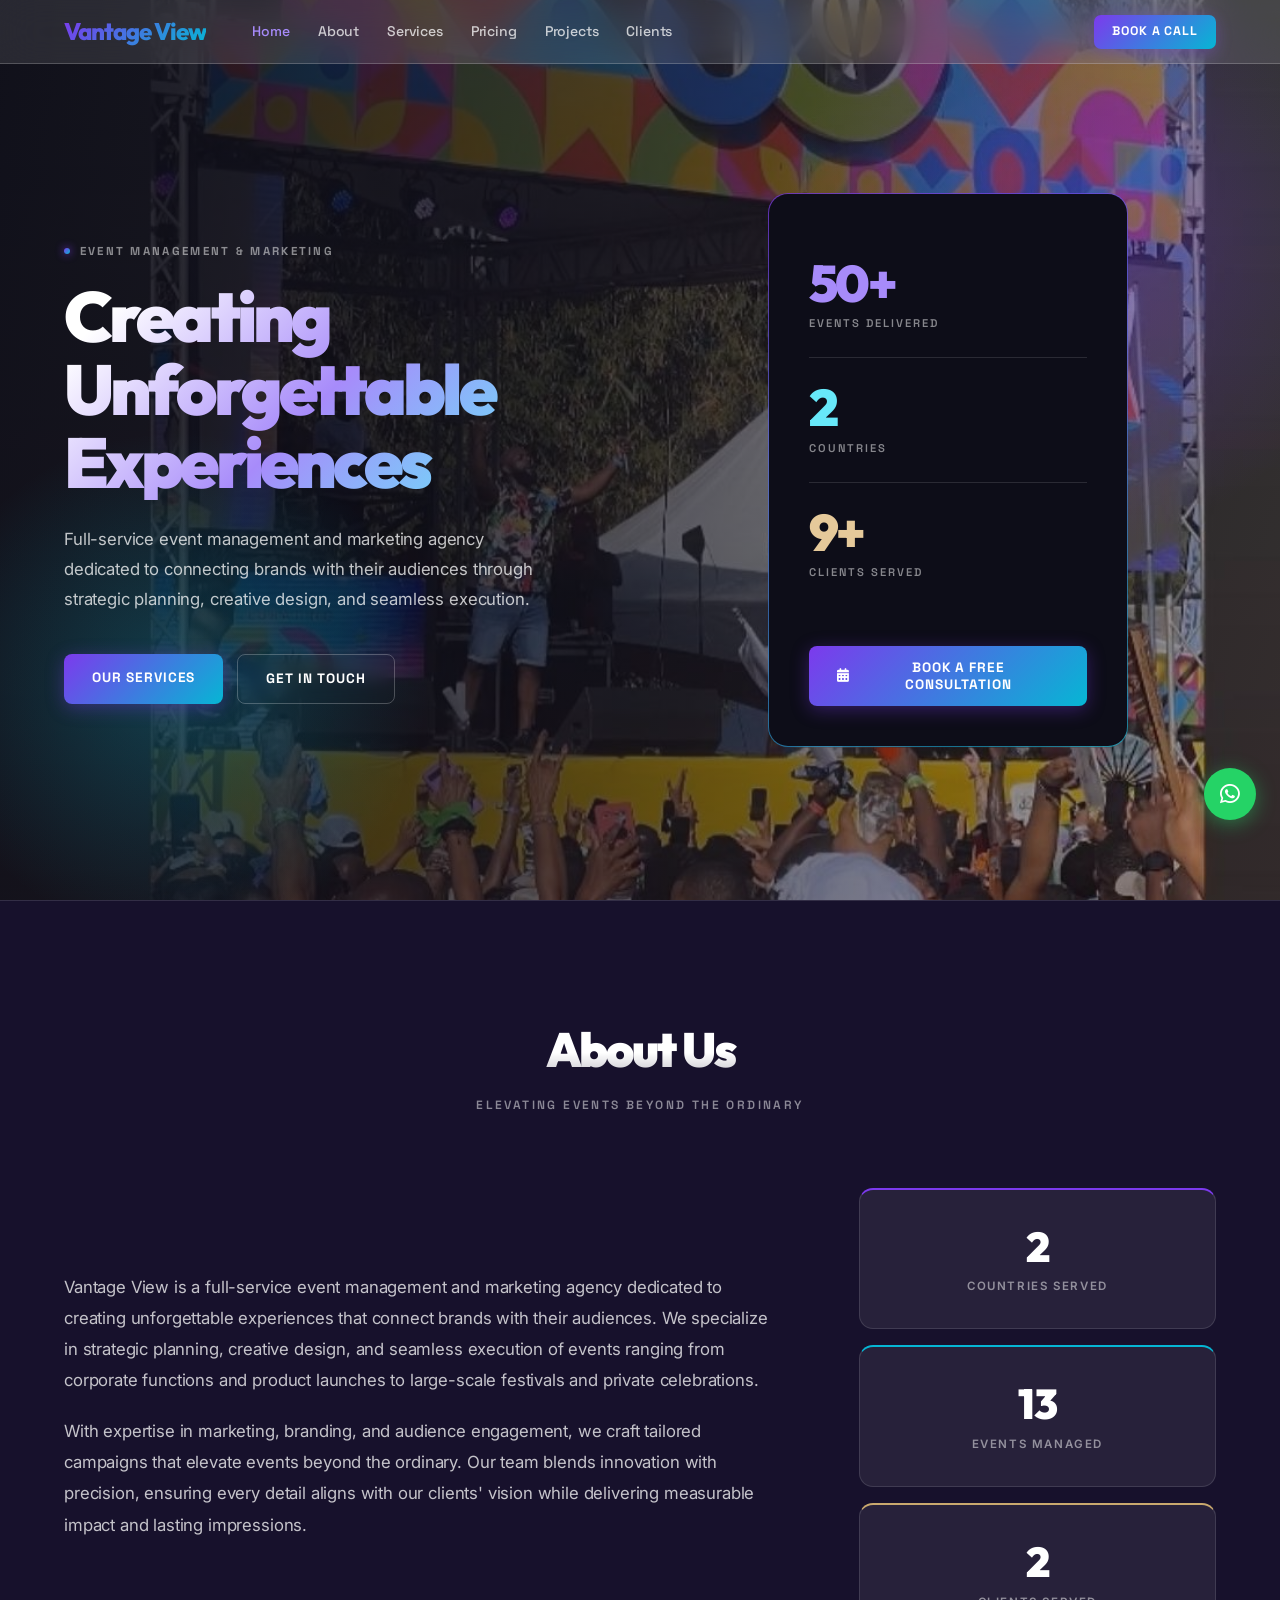
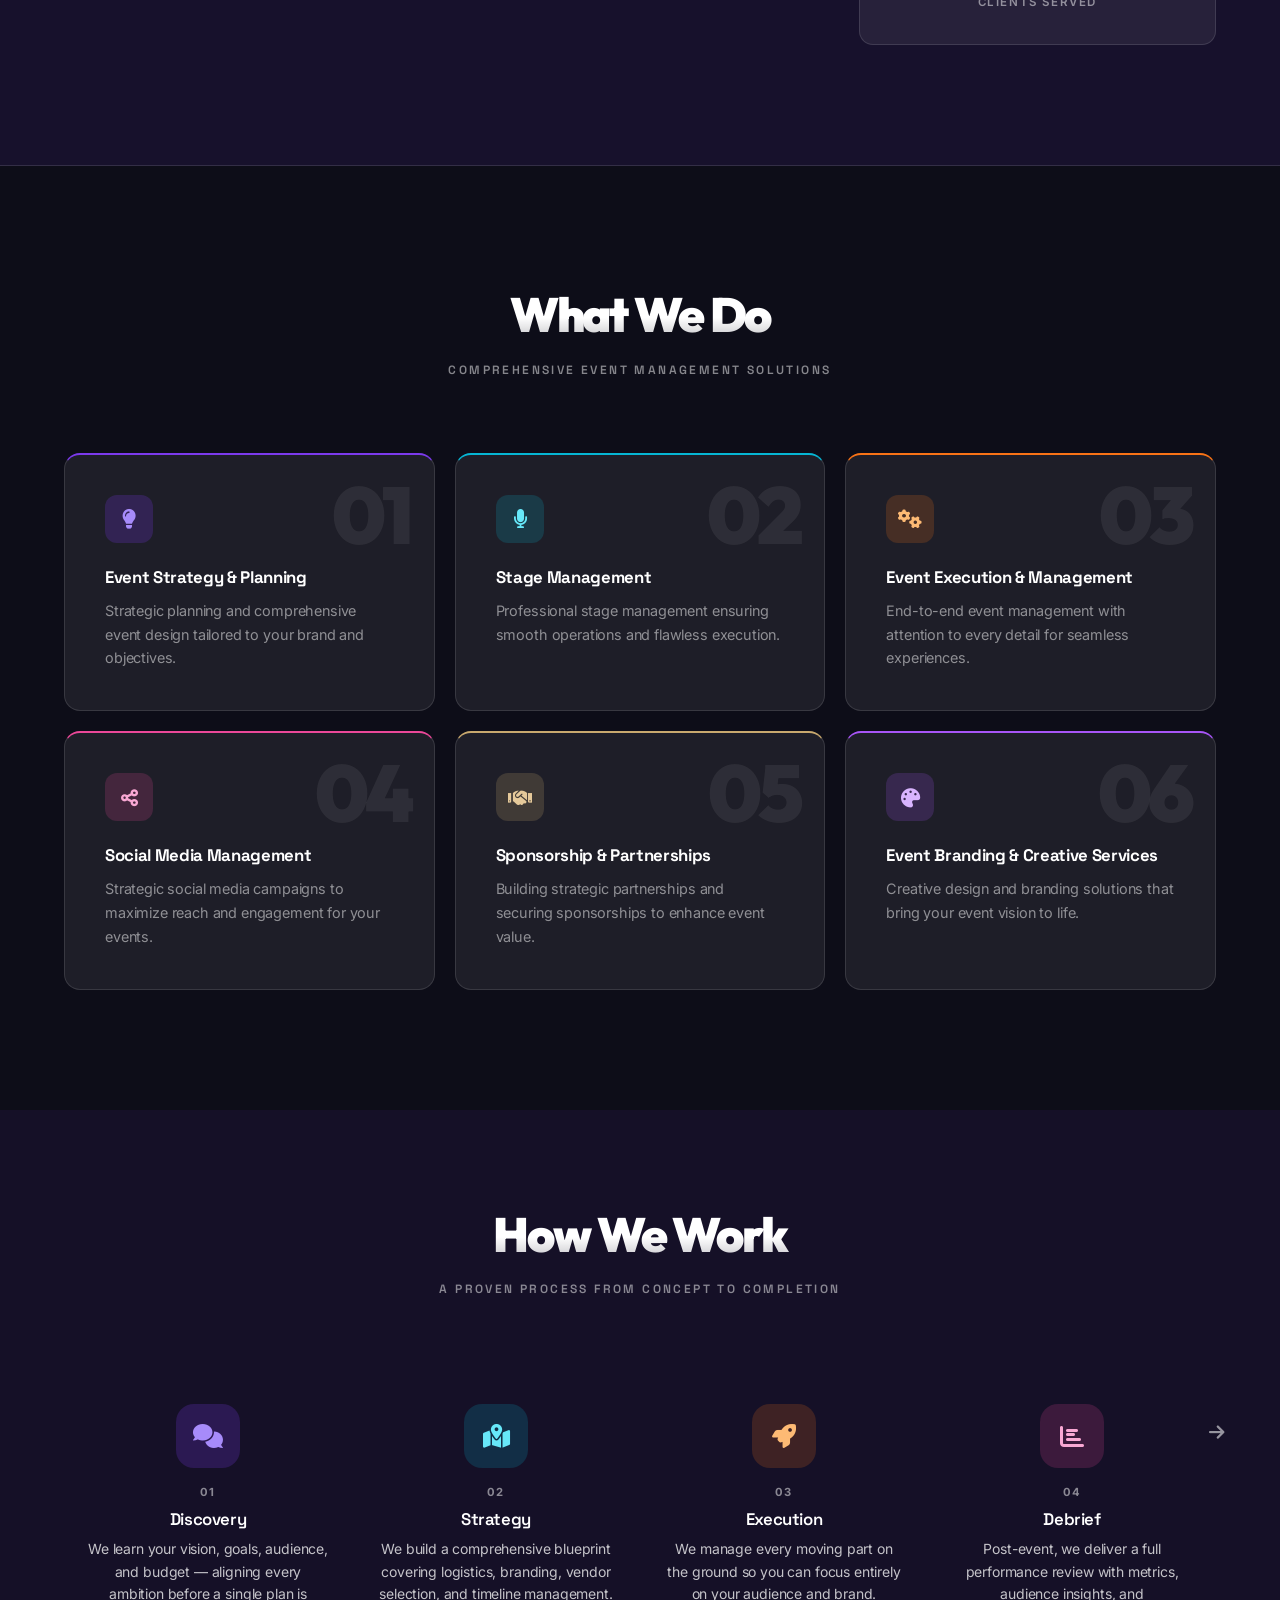
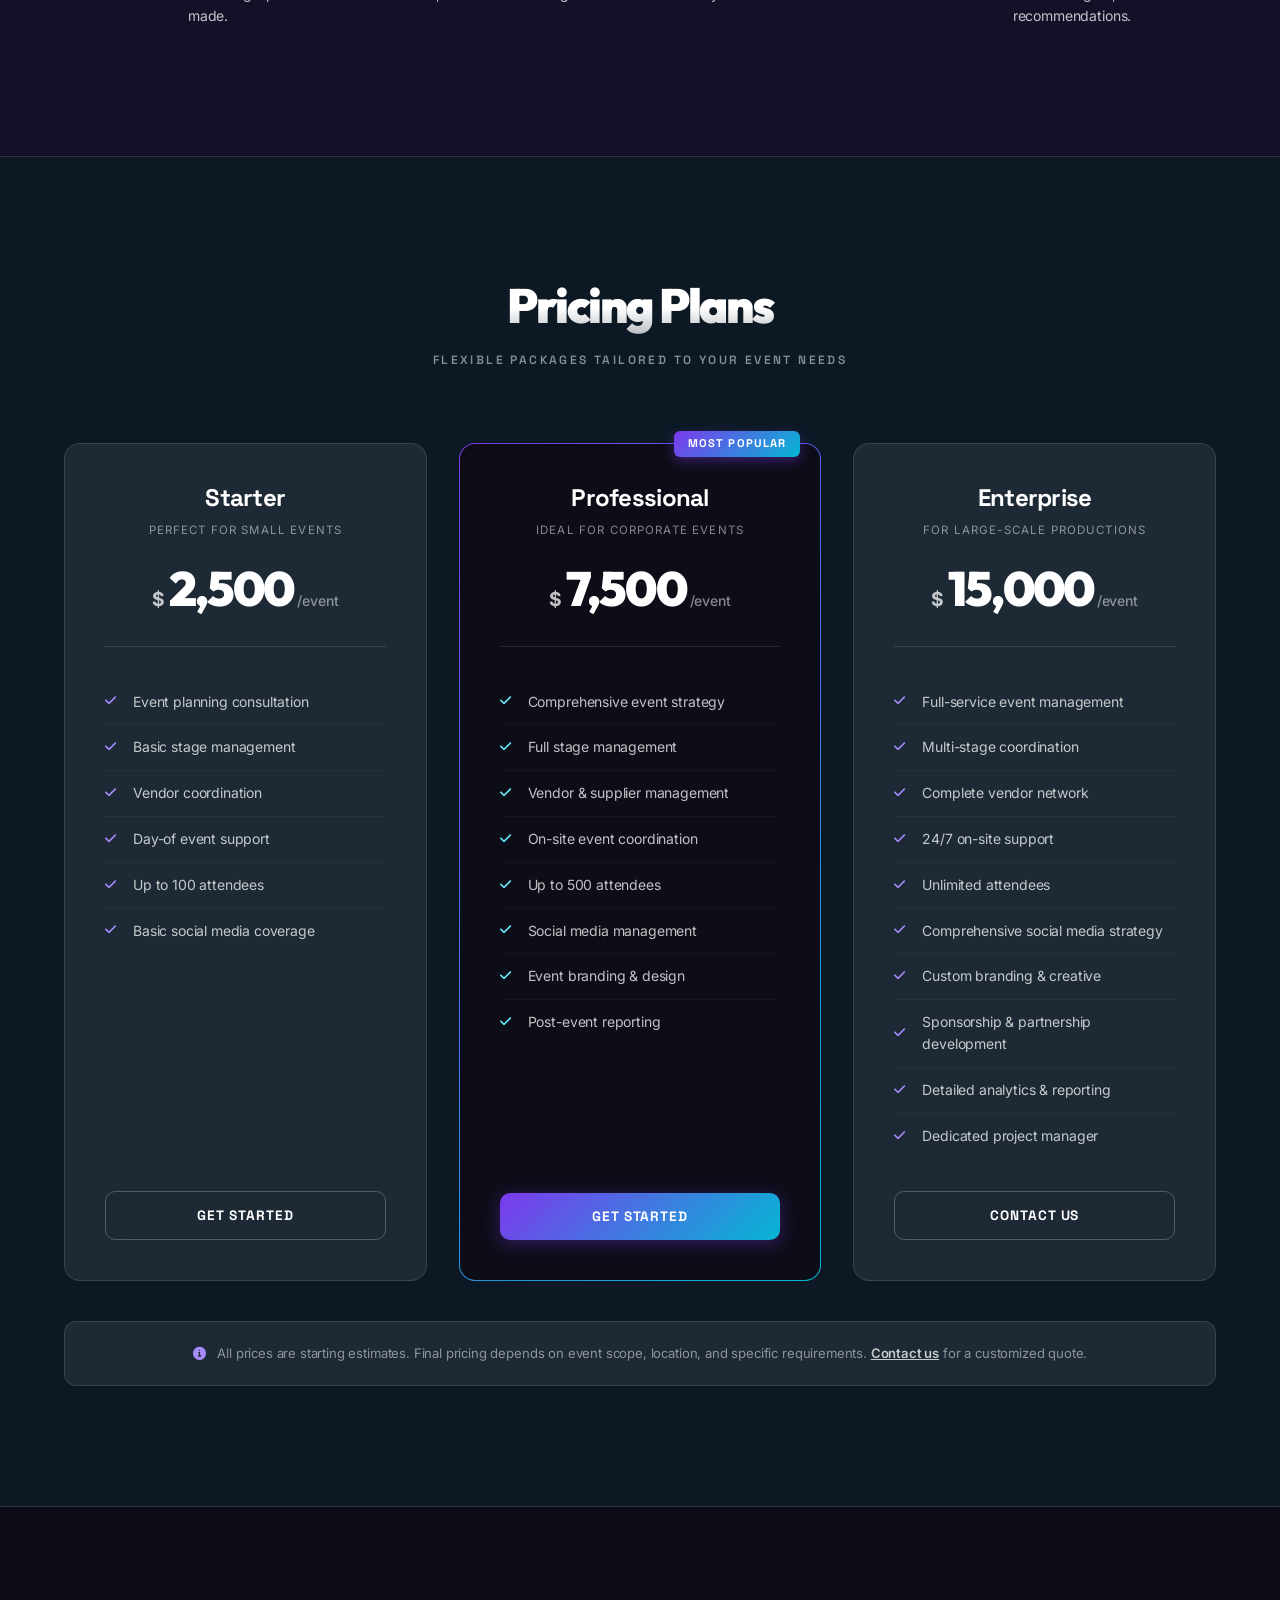
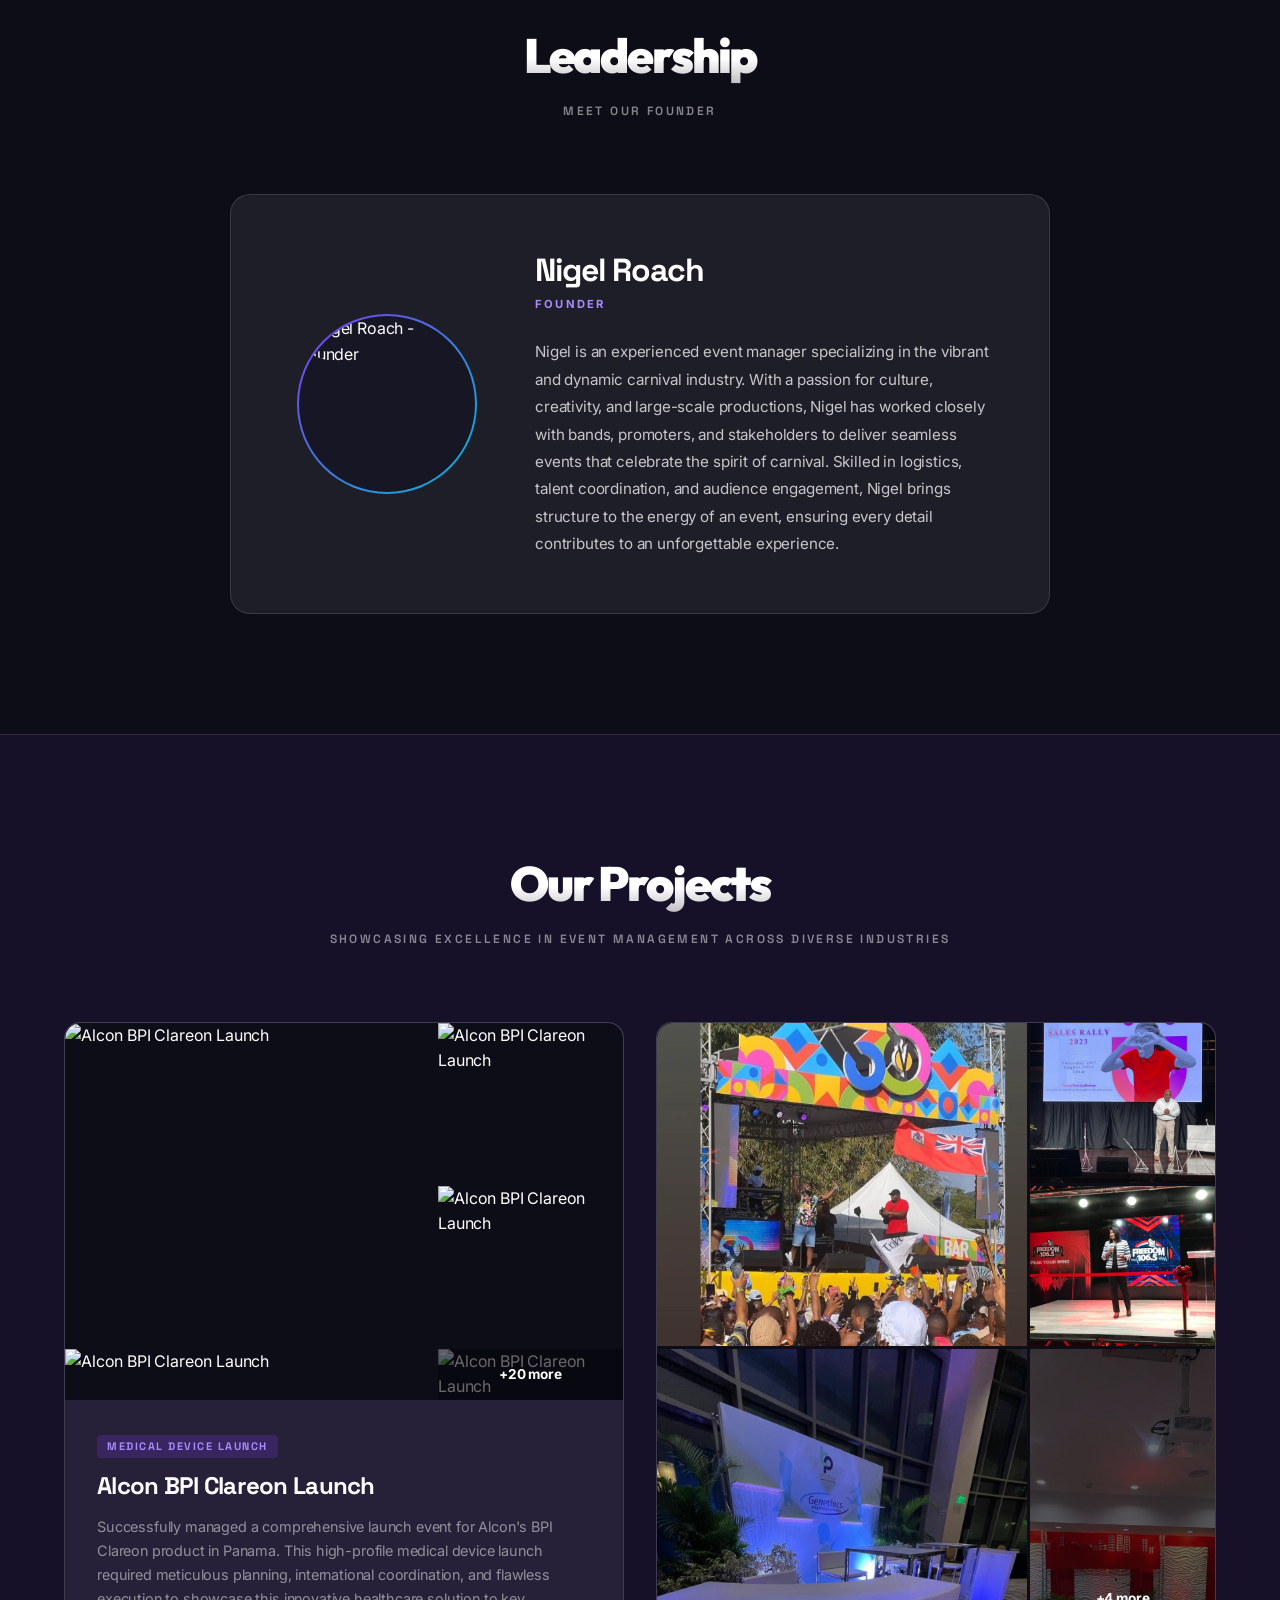
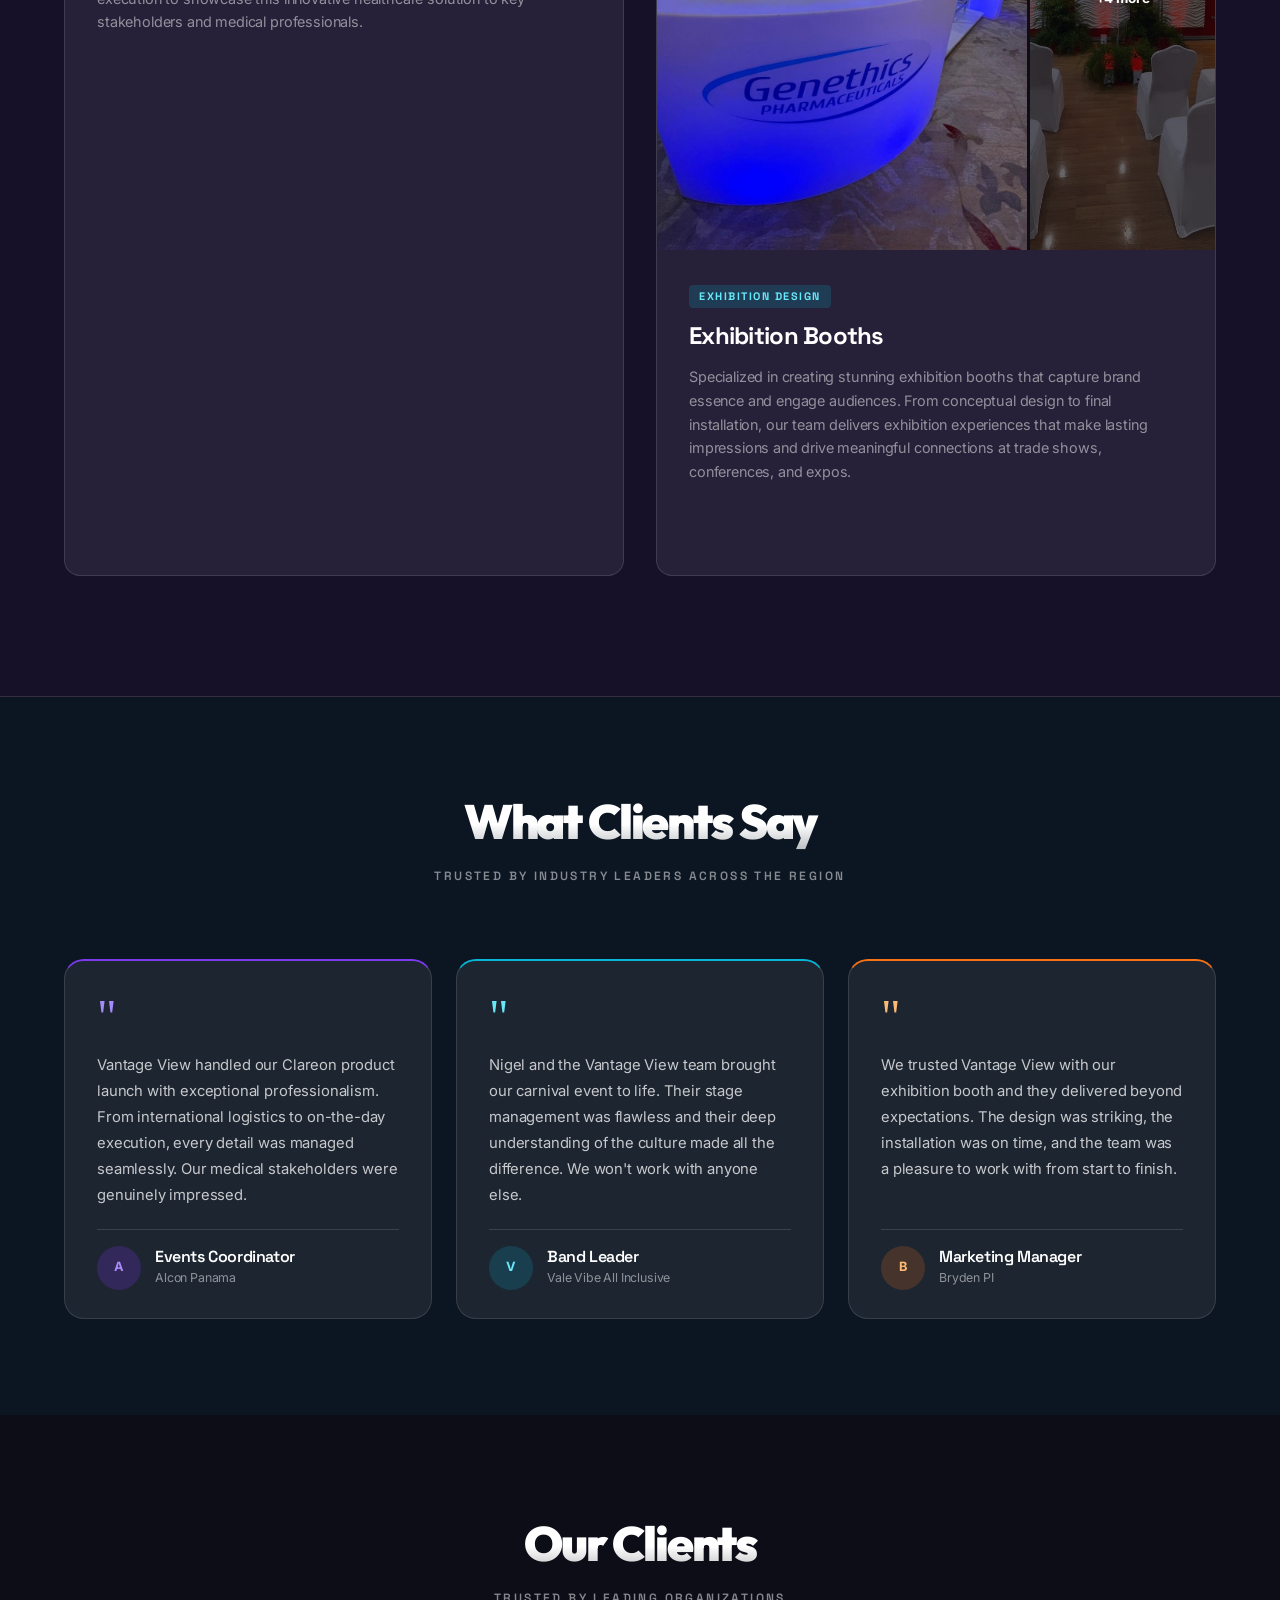
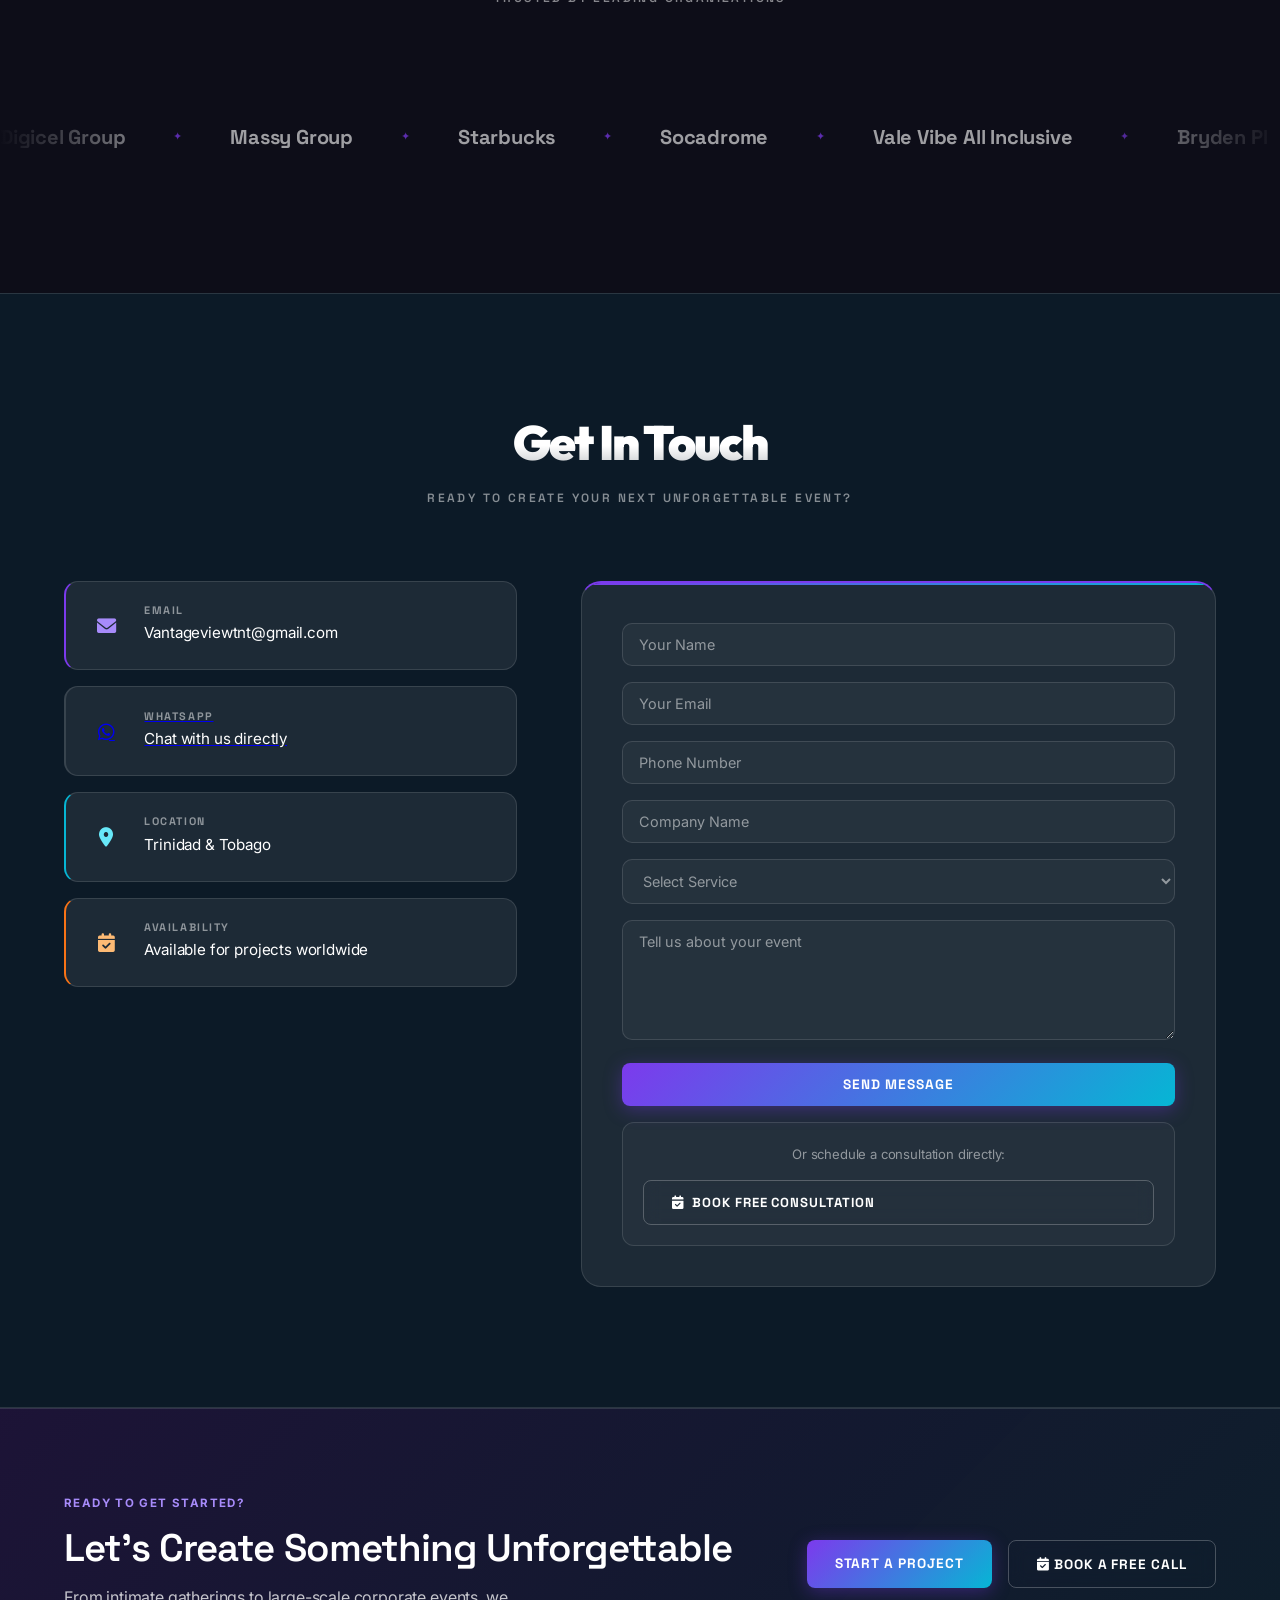
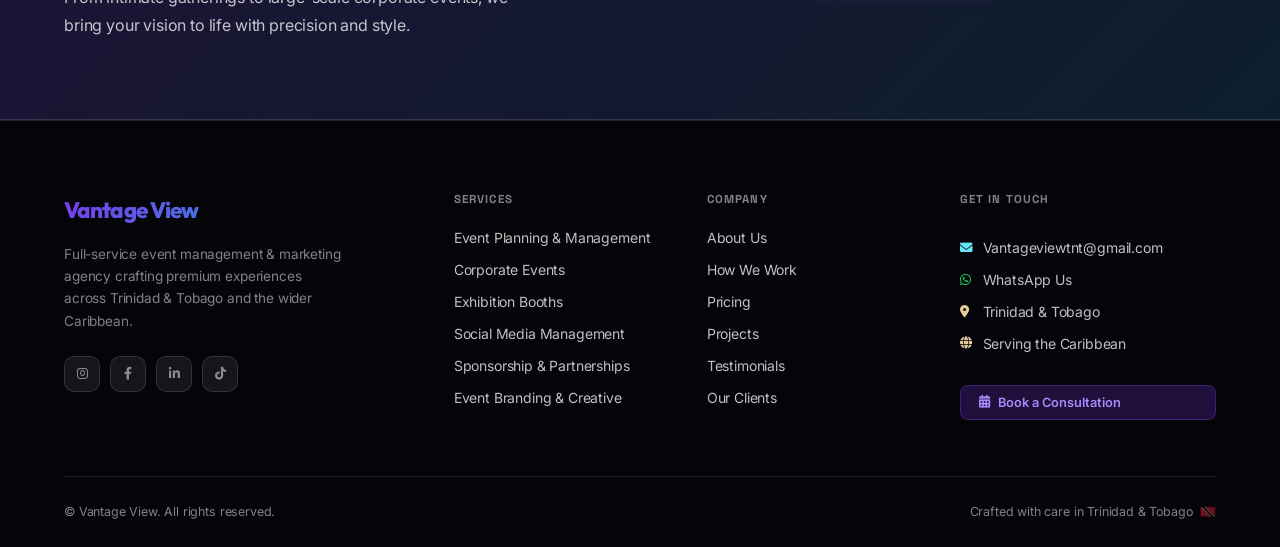
==== commit 6f4b87ec: "Redesign site with premium dark theme, expanded content, and photo galleries - Full design system ov" ====
--- a/index.html
+++ b/index.html
@@ -7,44 +7,44 @@
     <meta name="keywords" content="event management, marketing agency, corporate events, product launches, stage management, Trinidad Tobago, Panama">
     <meta name="author" content="Vantage View">
     <meta name="robots" content="index, follow">
-    
-    <!-- Open Graph Meta Tags -->
+
+    <!-- Open Graph -->
     <meta property="og:title" content="Vantage View - Event Management & Marketing Agency">
     <meta property="og:description" content="Creating unforgettable experiences that connect brands with their audiences through strategic planning, creative design, and seamless execution.">
     <meta property="og:type" content="website">
     <meta property="og:url" content="https://globalvantageview.com/">
     <meta property="og:image" content="https://globalvantageview.com/Vantage_View_Logo.jpeg">
-    
-    <!-- Twitter Card Meta Tags -->
+
+    <!-- Twitter Card -->
     <meta name="twitter:card" content="summary_large_image">
     <meta name="twitter:title" content="Vantage View - Event Management & Marketing Agency">
     <meta name="twitter:description" content="Creating unforgettable experiences that connect brands with their audiences.">
     <meta name="twitter:image" content="https://globalvantageview.com/Vantage_View_Logo.jpeg">
-    
+
     <title>Vantage View - Event Management & Marketing Agency</title>
-    
+
     <!-- Favicon -->
-    <link rel="icon" type="image/jpeg" href="Vantage_View_Logo.jpeg">
-    <link rel="shortcut icon" type="image/jpeg" href="Vantage_View_Logo.jpeg">
+    <link rel="icon" type="image/png" href="Vantage_View_Logo.jpeg">
+    <link rel="shortcut icon" type="image/png" href="Vantage_View_Logo.jpeg">
     <link rel="apple-touch-icon" href="Vantage_View_Logo.jpeg">
-    
-    <!-- Preload Critical Resources -->
+
+    <!-- Preload -->
     <link rel="preload" href="styles.css" as="style">
     <link rel="preload" href="script.js" as="script">
     <link rel="preload" href="https://fonts.googleapis.com/css2?family=Inter:wght@300;400;500;600;700&family=Space+Grotesk:wght@300;400;500;600;700&family=Outfit:wght@300;400;500;600;700;800;900&display=swap" as="style" crossorigin>
-    
+
     <!-- DNS Prefetch -->
     <link rel="dns-prefetch" href="//fonts.googleapis.com">
     <link rel="dns-prefetch" href="//cdnjs.cloudflare.com">
-    
+
     <!-- Stylesheets -->
     <link rel="stylesheet" href="styles.css">
     <link href="https://fonts.googleapis.com/css2?family=Inter:wght@300;400;500;600;700&family=Space+Grotesk:wght@300;400;500;600;700&family=Outfit:wght@300;400;500;600;700;800;900&display=swap" rel="stylesheet">
     <link rel="stylesheet" href="https://cdnjs.cloudflare.com/ajax/libs/font-awesome/6.0.0/css/all.min.css">
-    
-    <!-- Web App Manifest -->
+
+    <!-- Manifest -->
     <link rel="manifest" href="manifest.json">
-    
+
     <!-- Google Analytics -->
     <script async src="https://www.googletagmanager.com/gtag/js?id=G-CWXK8930J5"></script>
     <script>
@@ -57,26 +57,24 @@
             send_page_view: true
         });
     </script>
-    
-    <!-- Calendly Widget -->
+
+    <!-- Calendly -->
     <link href="https://assets.calendly.com/assets/external/widget.css" rel="stylesheet">
     <script src="https://assets.calendly.com/assets/external/widget.js" type="text/javascript" async></script>
-    
+
     <!-- EmailJS -->
     <script type="text/javascript" src="https://cdn.jsdelivr.net/npm/@emailjs/browser@3/dist/email.min.js"></script>
-    
-    <!-- Security Headers -->
+
+    <!-- Security -->
     <meta http-equiv="Content-Security-Policy" content="upgrade-insecure-requests">
-    <meta http-equiv="Strict-Transport-Security" content="max-age=31536000; includeSubDomains; preload">
     <meta http-equiv="X-Content-Type-Options" content="nosniff">
     <meta http-equiv="X-Frame-Options" content="DENY">
     <meta http-equiv="X-XSS-Protection" content="1; mode=block">
     <meta http-equiv="Referrer-Policy" content="strict-origin-when-cross-origin">
-    
-    <!-- Theme Color -->
-    <meta name="theme-color" content="#000000">
+    <meta name="theme-color" content="#0D0D18">
 </head>
 <body>
+
     <!-- Navigation -->
     <nav class="navbar">
         <div class="nav-container">
@@ -84,28 +82,14 @@
                 <h2>Vantage View</h2>
             </div>
             <ul class="nav-menu">
-                <li class="nav-item">
-                    <a href="#home" class="nav-link">Home</a>
-                </li>
-                <li class="nav-item">
-                    <a href="#about" class="nav-link">About</a>
-                </li>
-                <li class="nav-item">
-                    <a href="#services" class="nav-link">Services</a>
-                </li>
-                <li class="nav-item">
-                    <a href="#leadership" class="nav-link">Leadership</a>
-                </li>
-                <li class="nav-item">
-                    <a href="#projects" class="nav-link">Projects</a>
-                </li>
-                <li class="nav-item">
-                    <a href="#clients" class="nav-link">Clients</a>
-                </li>
-                <li class="nav-item">
-                    <a href="#contact" class="nav-link">Contact</a>
-                </li>
+                <li class="nav-item"><a href="#home"       class="nav-link">Home</a></li>
+                <li class="nav-item"><a href="#about"      class="nav-link">About</a></li>
+                <li class="nav-item"><a href="#services"   class="nav-link">Services</a></li>
+                <li class="nav-item"><a href="#pricing"    class="nav-link">Pricing</a></li>
+                <li class="nav-item"><a href="#projects"   class="nav-link">Projects</a></li>
+                <li class="nav-item"><a href="#clients"    class="nav-link">Clients</a></li>
             </ul>
+            <a href="#contact" class="btn-nav-cta">Book a Call</a>
             <div class="hamburger">
                 <span class="bar"></span>
                 <span class="bar"></span>
@@ -114,29 +98,49 @@
         </div>
     </nav>
 
-    <!-- Hero Section -->
+    <!-- Hero -->
     <section id="home" class="hero">
         <div class="hero-container">
             <div class="hero-content">
+                <div class="hero-eyebrow">
+                    <span class="eyebrow-dot"></span>
+                    Event Management &amp; Marketing
+                </div>
                 <h1 class="hero-title">Creating Unforgettable Experiences</h1>
                 <p class="hero-subtitle">Full-service event management and marketing agency dedicated to connecting brands with their audiences through strategic planning, creative design, and seamless execution.</p>
                 <div class="hero-buttons">
-                    <a href="#services" class="btn btn-primary">Our Services</a>
-                    <a href="#contact" class="btn btn-secondary">Get In Touch</a>
-                </div>
-            </div>
-            <div class="hero-image">
-                <div class="hero-graphic" onclick="openCalendly()">
-                    <i class="fas fa-calendar-alt"></i>
-                    <div class="calendar-overlay">
-                        <span>Book a Consultation</span>
-                    </div>
-                </div>
-            </div>
-        </div>
-    </section>
-
-    <!-- About Section -->
+                    <a href="#services" class="btn btn-gradient">Our Services</a>
+                    <a href="#contact"  class="btn btn-ghost">Get In Touch</a>
+                </div>
+            </div>
+            <div class="hero-right">
+                <div class="hero-credentials">
+                    <div class="credentials-stats">
+                        <div class="cred-stat">
+                            <span class="cred-number cred-violet">50+</span>
+                            <span class="cred-label">Events Delivered</span>
+                        </div>
+                        <div class="cred-divider"></div>
+                        <div class="cred-stat">
+                            <span class="cred-number cred-cyan">2</span>
+                            <span class="cred-label">Countries</span>
+                        </div>
+                        <div class="cred-divider"></div>
+                        <div class="cred-stat">
+                            <span class="cred-number cred-gold">9+</span>
+                            <span class="cred-label">Clients Served</span>
+                        </div>
+                    </div>
+                    <button onclick="openCalendly()" class="btn btn-gradient hero-book-btn">
+                        <i class="fas fa-calendar-alt"></i>
+                        Book a Free Consultation
+                    </button>
+                </div>
+            </div>
+        </div>
+    </section>
+
+    <!-- About -->
     <section id="about" class="about">
         <div class="container">
             <div class="section-header">
@@ -149,24 +153,24 @@
                     <p>With expertise in marketing, branding, and audience engagement, we craft tailored campaigns that elevate events beyond the ordinary. Our team blends innovation with precision, ensuring every detail aligns with our clients' vision while delivering measurable impact and lasting impressions.</p>
                 </div>
                 <div class="about-stats">
-                    <div class="stat">
-                        <h3>2025</h3>
-                        <p>Founded</p>
-                    </div>
-                    <div class="stat">
+                    <div class="stat stat-violet">
+                        <h3>2</h3>
+                        <p>Countries Served</p>
+                    </div>
+                    <div class="stat stat-cyan">
                         <h3>50+</h3>
                         <p>Events Managed</p>
                     </div>
-                    <div class="stat">
-                        <h3>100%</h3>
-                        <p>Client Satisfaction</p>
-                    </div>
-                </div>
-            </div>
-        </div>
-    </section>
-
-    <!-- Services Section -->
+                    <div class="stat stat-gold">
+                        <h3>9+</h3>
+                        <p>Clients Served</p>
+                    </div>
+                </div>
+            </div>
+        </div>
+    </section>
+
+    <!-- Services -->
     <section id="services" class="services">
         <div class="container">
             <div class="section-header">
@@ -174,45 +178,39 @@
                 <p>Comprehensive event management solutions</p>
             </div>
             <div class="services-grid">
-                <div class="service-card">
-                    <div class="service-icon">
-                        <i class="fas fa-lightbulb"></i>
-                    </div>
+                <div class="service-card service-violet">
+                    <span class="service-num">01</span>
+                    <div class="service-icon"><i class="fas fa-lightbulb"></i></div>
                     <h3>Event Strategy & Planning</h3>
                     <p>Strategic planning and comprehensive event design tailored to your brand and objectives.</p>
                 </div>
-                <div class="service-card">
-                    <div class="service-icon">
-                        <i class="fas fa-microphone"></i>
-                    </div>
+                <div class="service-card service-cyan">
+                    <span class="service-num">02</span>
+                    <div class="service-icon"><i class="fas fa-microphone"></i></div>
                     <h3>Stage Management</h3>
                     <p>Professional stage management ensuring smooth operations and flawless execution.</p>
                 </div>
-                <div class="service-card">
-                    <div class="service-icon">
-                        <i class="fas fa-cogs"></i>
-                    </div>
+                <div class="service-card service-coral">
+                    <span class="service-num">03</span>
+                    <div class="service-icon"><i class="fas fa-cogs"></i></div>
                     <h3>Event Execution & Management</h3>
                     <p>End-to-end event management with attention to every detail for seamless experiences.</p>
                 </div>
-                <div class="service-card">
-                    <div class="service-icon">
-                        <i class="fas fa-share-alt"></i>
-                    </div>
+                <div class="service-card service-rose">
+                    <span class="service-num">04</span>
+                    <div class="service-icon"><i class="fas fa-share-alt"></i></div>
                     <h3>Social Media Management</h3>
                     <p>Strategic social media campaigns to maximize reach and engagement for your events.</p>
                 </div>
-                <div class="service-card">
-                    <div class="service-icon">
-                        <i class="fas fa-handshake"></i>
-                    </div>
+                <div class="service-card service-gold">
+                    <span class="service-num">05</span>
+                    <div class="service-icon"><i class="fas fa-handshake"></i></div>
                     <h3>Sponsorship & Partnerships</h3>
                     <p>Building strategic partnerships and securing sponsorships to enhance event value.</p>
                 </div>
-                <div class="service-card">
-                    <div class="service-icon">
-                        <i class="fas fa-palette"></i>
-                    </div>
+                <div class="service-card service-purple">
+                    <span class="service-num">06</span>
+                    <div class="service-icon"><i class="fas fa-palette"></i></div>
                     <h3>Event Branding & Creative Services</h3>
                     <p>Creative design and branding solutions that bring your event vision to life.</p>
                 </div>
@@ -220,12 +218,158 @@
         </div>
     </section>
 
-    <!-- Leadership Section -->
+    <!-- How We Work -->
+    <section id="process" class="process">
+        <div class="container">
+            <div class="section-header">
+                <h2>How We Work</h2>
+                <p>A proven process from concept to completion</p>
+            </div>
+            <div class="process-steps">
+                <div class="process-step">
+                    <div class="step-icon-wrap step-violet">
+                        <i class="fas fa-comments"></i>
+                    </div>
+                    <span class="step-label">01</span>
+                    <h3>Discovery</h3>
+                    <p>We learn your vision, goals, audience, and budget — aligning every ambition before a single plan is made.</p>
+                </div>
+                <div class="process-connector"><i class="fas fa-arrow-right"></i></div>
+                <div class="process-step">
+                    <div class="step-icon-wrap step-cyan">
+                        <i class="fas fa-map-marked-alt"></i>
+                    </div>
+                    <span class="step-label">02</span>
+                    <h3>Strategy</h3>
+                    <p>We build a comprehensive blueprint covering logistics, branding, vendor selection, and timeline management.</p>
+                </div>
+                <div class="process-connector"><i class="fas fa-arrow-right"></i></div>
+                <div class="process-step">
+                    <div class="step-icon-wrap step-coral">
+                        <i class="fas fa-rocket"></i>
+                    </div>
+                    <span class="step-label">03</span>
+                    <h3>Execution</h3>
+                    <p>We manage every moving part on the ground so you can focus entirely on your audience and brand.</p>
+                </div>
+                <div class="process-connector"><i class="fas fa-arrow-right"></i></div>
+                <div class="process-step">
+                    <div class="step-icon-wrap step-rose">
+                        <i class="fas fa-chart-bar"></i>
+                    </div>
+                    <span class="step-label">04</span>
+                    <h3>Debrief</h3>
+                    <p>Post-event, we deliver a full performance review with metrics, audience insights, and recommendations.</p>
+                </div>
+            </div>
+        </div>
+    </section>
+
+    <!-- Pricing -->
+    <section id="pricing" class="pricing">
+        <div class="container">
+            <div class="section-header">
+                <h2>Pricing Plans</h2>
+                <p>Flexible packages tailored to your event needs</p>
+            </div>
+            <div class="pricing-grid">
+                <!-- Starter -->
+                <div class="pricing-card">
+                    <div class="pricing-header">
+                        <h3>Starter</h3>
+                        <p class="pricing-subtitle">Perfect for small events</p>
+                        <div class="pricing-price">
+                            <span class="currency">$</span>
+                            <span class="amount">2,500</span>
+                            <span class="period">/event</span>
+                        </div>
+                    </div>
+                    <div class="pricing-features">
+                        <ul>
+                            <li><i class="fas fa-check"></i> Event planning consultation</li>
+                            <li><i class="fas fa-check"></i> Basic stage management</li>
+                            <li><i class="fas fa-check"></i> Vendor coordination</li>
+                            <li><i class="fas fa-check"></i> Day-of event support</li>
+                            <li><i class="fas fa-check"></i> Up to 100 attendees</li>
+                            <li><i class="fas fa-check"></i> Basic social media coverage</li>
+                        </ul>
+                    </div>
+                    <div class="pricing-cta">
+                        <a href="#contact" class="btn btn-ghost">Get Started</a>
+                    </div>
+                </div>
+
+                <!-- Professional (featured) -->
+                <div class="pricing-card featured">
+                    <div class="pricing-badge">Most Popular</div>
+                    <div class="pricing-header">
+                        <h3>Professional</h3>
+                        <p class="pricing-subtitle">Ideal for corporate events</p>
+                        <div class="pricing-price">
+                            <span class="currency">$</span>
+                            <span class="amount">7,500</span>
+                            <span class="period">/event</span>
+                        </div>
+                    </div>
+                    <div class="pricing-features">
+                        <ul>
+                            <li><i class="fas fa-check"></i> Comprehensive event strategy</li>
+                            <li><i class="fas fa-check"></i> Full stage management</li>
+                            <li><i class="fas fa-check"></i> Vendor & supplier management</li>
+                            <li><i class="fas fa-check"></i> On-site event coordination</li>
+                            <li><i class="fas fa-check"></i> Up to 500 attendees</li>
+                            <li><i class="fas fa-check"></i> Social media management</li>
+                            <li><i class="fas fa-check"></i> Event branding & design</li>
+                            <li><i class="fas fa-check"></i> Post-event reporting</li>
+                        </ul>
+                    </div>
+                    <div class="pricing-cta">
+                        <a href="#contact" class="btn btn-gradient">Get Started</a>
+                    </div>
+                </div>
+
+                <!-- Enterprise -->
+                <div class="pricing-card">
+                    <div class="pricing-header">
+                        <h3>Enterprise</h3>
+                        <p class="pricing-subtitle">For large-scale productions</p>
+                        <div class="pricing-price">
+                            <span class="currency">$</span>
+                            <span class="amount">15,000</span>
+                            <span class="period">/event</span>
+                        </div>
+                    </div>
+                    <div class="pricing-features">
+                        <ul>
+                            <li><i class="fas fa-check"></i> Full-service event management</li>
+                            <li><i class="fas fa-check"></i> Multi-stage coordination</li>
+                            <li><i class="fas fa-check"></i> Complete vendor network</li>
+                            <li><i class="fas fa-check"></i> 24/7 on-site support</li>
+                            <li><i class="fas fa-check"></i> Unlimited attendees</li>
+                            <li><i class="fas fa-check"></i> Comprehensive social media strategy</li>
+                            <li><i class="fas fa-check"></i> Custom branding & creative</li>
+                            <li><i class="fas fa-check"></i> Sponsorship & partnership development</li>
+                            <li><i class="fas fa-check"></i> Detailed analytics & reporting</li>
+                            <li><i class="fas fa-check"></i> Dedicated project manager</li>
+                        </ul>
+                    </div>
+                    <div class="pricing-cta">
+                        <a href="#contact" class="btn btn-ghost">Contact Us</a>
+                    </div>
+                </div>
+            </div>
+            <div class="pricing-note">
+                <p><i class="fas fa-info-circle"></i> All prices are starting estimates. Final pricing depends on event scope, location, and specific requirements. <a href="#contact">Contact us</a> for a customized quote.</p>
+            </div>
+        </div>
+    </section>
+
+    <!-- Leadership -->
     <section id="leadership" class="leadership">
         <div class="container">
             <div class="section-header">
                 <h2>Leadership</h2>
-                <p>Meet our experienced team</p>
+                <p>Meet our founder</p>
             </div>
             <div class="leadership-content">
                 <div class="leader-card">
@@ -242,127 +386,159 @@
         </div>
     </section>
 
-    <!-- Projects Section -->
+    <!-- Projects -->
     <section id="projects" class="projects-section">
         <div class="container">
             <div class="section-header">
                 <h2>Our Projects</h2>
                 <p>Showcasing excellence in event management across diverse industries</p>
             </div>
-            
-            <!-- Project Grid -->
             <div class="projects-grid">
-                <!-- Alcon Project -->
                 <div class="project-card" data-project="alcon">
                     <div class="project-image">
-                        <div class="gallery-preview" id="alcon-preview">
-                            <!-- Images will be dynamically loaded here -->
-                        </div>
+                        <div class="gallery-preview" id="alcon-preview"></div>
                         <div class="project-overlay">
-                            <a href="alcon-gallery.html" class="btn btn-primary">
-                                <i class="fas fa-eye"></i>
-                                View Project
+                            <a href="alcon-gallery.html" class="btn btn-gradient">
+                                <i class="fas fa-eye"></i> View Project
                             </a>
                         </div>
                     </div>
                     <div class="project-info">
+                        <span class="project-tag tag-violet">Medical Device Launch</span>
                         <h3>Alcon BPI Clareon Launch</h3>
-                        <p class="project-subtitle">Medical Device Launch Event</p>
                         <p class="project-description">Successfully managed a comprehensive launch event for Alcon's BPI Clareon product in Panama. This high-profile medical device launch required meticulous planning, international coordination, and flawless execution to showcase this innovative healthcare solution to key stakeholders and medical professionals.</p>
                         <div class="project-details">
-                            <div class="detail-item">
-                                <i class="fas fa-map-marker-alt"></i>
-                                <span>Panama</span>
-                            </div>
-                            <div class="detail-item">
-                                <i class="fas fa-calendar"></i>
-                                <span>2025</span>
-                            </div>
-                            <div class="detail-item">
-                                <i class="fas fa-users"></i>
-                                <span>International Audience</span>
-                            </div>
-                        </div>
-                    </div>
-                </div>
-                
-                <!-- Exhibition Booths Project -->
+                            <div class="detail-item"><i class="fas fa-map-marker-alt"></i><span>Panama</span></div>
+                            <div class="detail-item"><i class="fas fa-calendar"></i><span>2025</span></div>
+                            <div class="detail-item"><i class="fas fa-users"></i><span>International Audience</span></div>
+                        </div>
+                    </div>
+                </div>
                 <div class="project-card" data-project="booths">
                     <div class="project-image">
-                        <div class="gallery-preview" id="booths-preview">
-                            <!-- Images will be dynamically loaded here -->
-                        </div>
+                        <div class="gallery-preview" id="booths-preview"></div>
                         <div class="project-overlay">
-                            <a href="booths-gallery.html" class="btn btn-primary">
-                                <i class="fas fa-eye"></i>
-                                View Project
+                            <a href="booths-gallery.html" class="btn btn-gradient">
+                                <i class="fas fa-eye"></i> View Project
                             </a>
                         </div>
                     </div>
                     <div class="project-info">
+                        <span class="project-tag tag-cyan">Exhibition Design</span>
                         <h3>Exhibition Booths</h3>
-                        <p class="project-subtitle">Design and Execution for Various Brands</p>
                         <p class="project-description">Specialized in creating stunning exhibition booths that capture brand essence and engage audiences. From conceptual design to final installation, our team delivers exhibition experiences that make lasting impressions and drive meaningful connections at trade shows, conferences, and expos.</p>
                         <div class="project-details">
-                            <div class="detail-item">
-                                <i class="fas fa-map-marker-alt"></i>
-                                <span>Multiple Locations</span>
-                            </div>
-                            <div class="detail-item">
-                                <i class="fas fa-calendar"></i>
-                                <span>Various Events</span>
-                            </div>
-                            <div class="detail-item">
-                                <i class="fas fa-users"></i>
-                                <span>Multi-Brand</span>
-                            </div>
-                        </div>
-                    </div>
-                </div>
-            </div>
-        </div>
-    </section>
-
-    <!-- Clients Section -->
+                            <div class="detail-item"><i class="fas fa-map-marker-alt"></i><span>Multiple Locations</span></div>
+                            <div class="detail-item"><i class="fas fa-calendar"></i><span>Various Events</span></div>
+                            <div class="detail-item"><i class="fas fa-users"></i><span>Multi-Brand</span></div>
+                        </div>
+                    </div>
+                </div>
+            </div>
+        </div>
+    </section>
+
+    <!-- Testimonials -->
+    <section id="testimonials" class="testimonials">
+        <div class="container">
+            <div class="section-header">
+                <h2>What Clients Say</h2>
+                <p>Trusted by industry leaders across the region</p>
+            </div>
+            <div class="testimonials-grid">
+                <div class="testimonial-card tc-violet">
+                    <div class="testimonial-quote-mark">"</div>
+                    <p class="testimonial-text">Vantage View handled our Clareon product launch with exceptional professionalism. From international logistics to on-the-day execution, every detail was managed seamlessly. Our medical stakeholders were genuinely impressed.</p>
+                    <div class="testimonial-author">
+                        <div class="author-avatar av-violet">A</div>
+                        <div class="author-info">
+                            <h4>Events Coordinator</h4>
+                            <span>Alcon Panama</span>
+                        </div>
+                    </div>
+                </div>
+                <div class="testimonial-card tc-cyan">
+                    <div class="testimonial-quote-mark">"</div>
+                    <p class="testimonial-text">Nigel and the Vantage View team brought our carnival event to life. Their stage management was flawless and their deep understanding of the culture made all the difference. We won't work with anyone else.</p>
+                    <div class="testimonial-author">
+                        <div class="author-avatar av-cyan">V</div>
+                        <div class="author-info">
+                            <h4>Band Leader</h4>
+                            <span>Vale Vibe All Inclusive</span>
+                        </div>
+                    </div>
+                </div>
+                <div class="testimonial-card tc-coral">
+                    <div class="testimonial-quote-mark">"</div>
+                    <p class="testimonial-text">We trusted Vantage View with our exhibition booth and they delivered beyond expectations. The design was striking, the installation was on time, and the team was a pleasure to work with from start to finish.</p>
+                    <div class="testimonial-author">
+                        <div class="author-avatar av-coral">B</div>
+                        <div class="author-info">
+                            <h4>Marketing Manager</h4>
+                            <span>Bryden PI</span>
+                        </div>
+                    </div>
+                </div>
+            </div>
+        </div>
+    </section>
+
+    <!-- Clients Ticker -->
     <section id="clients" class="clients">
         <div class="container">
             <div class="section-header">
                 <h2>Our Clients</h2>
                 <p>Trusted by leading organizations</p>
             </div>
-            <div class="clients-grid">
-                <div class="client-item">
-                    <h4>Digicel Group</h4>
-                </div>
-                <div class="client-item">
-                    <h4>Massy Group</h4>
-                </div>
-                <div class="client-item">
-                    <h4>Starbucks</h4>
-                </div>
-                <div class="client-item">
-                    <h4>Socadrome</h4>
-                </div>
-                <div class="client-item">
-                    <h4>Vale Vibe All Inclusive</h4>
-                </div>
-                <div class="client-item">
-                    <h4>Bryden PI</h4>
-                </div>
-                <div class="client-item">
-                    <h4>Alcon (Panama)</h4>
-                </div>
-                <div class="client-item">
-                    <h4>Five Star Casinos</h4>
-                </div>
-                <div class="client-item">
-                    <h4>Guardian Media Limited</h4>
-                </div>
-            </div>
-        </div>
-    </section>
-
-    <!-- Contact Section -->
+        </div>
+        <div class="ticker-wrapper">
+            <div class="ticker-fade ticker-fade-left"></div>
+            <div class="ticker-track">
+                <div class="ticker-inner">
+                    <span class="ticker-item">Digicel Group</span>
+                    <span class="ticker-sep">✦</span>
+                    <span class="ticker-item">Massy Group</span>
+                    <span class="ticker-sep">✦</span>
+                    <span class="ticker-item">Starbucks</span>
+                    <span class="ticker-sep">✦</span>
+                    <span class="ticker-item">Socadrome</span>
+                    <span class="ticker-sep">✦</span>
+                    <span class="ticker-item">Vale Vibe All Inclusive</span>
+                    <span class="ticker-sep">✦</span>
+                    <span class="ticker-item">Bryden PI</span>
+                    <span class="ticker-sep">✦</span>
+                    <span class="ticker-item">Alcon Panama</span>
+                    <span class="ticker-sep">✦</span>
+                    <span class="ticker-item">Five Star Casinos</span>
+                    <span class="ticker-sep">✦</span>
+                    <span class="ticker-item">Guardian Media Limited</span>
+                    <span class="ticker-sep">✦</span>
+                    <!-- duplicate for seamless loop -->
+                    <span class="ticker-item">Digicel Group</span>
+                    <span class="ticker-sep">✦</span>
+                    <span class="ticker-item">Massy Group</span>
+                    <span class="ticker-sep">✦</span>
+                    <span class="ticker-item">Starbucks</span>
+                    <span class="ticker-sep">✦</span>
+                    <span class="ticker-item">Socadrome</span>
+                    <span class="ticker-sep">✦</span>
+                    <span class="ticker-item">Vale Vibe All Inclusive</span>
+                    <span class="ticker-sep">✦</span>
+                    <span class="ticker-item">Bryden PI</span>
+                    <span class="ticker-sep">✦</span>
+                    <span class="ticker-item">Alcon Panama</span>
+                    <span class="ticker-sep">✦</span>
+                    <span class="ticker-item">Five Star Casinos</span>
+                    <span class="ticker-sep">✦</span>
+                    <span class="ticker-item">Guardian Media Limited</span>
+                    <span class="ticker-sep">✦</span>
+                </div>
+            </div>
+            <div class="ticker-fade ticker-fade-right"></div>
+        </div>
+    </section>
+
+    <!-- Contact -->
     <section id="contact" class="contact">
         <div class="container">
             <div class="section-header">
@@ -371,21 +547,29 @@
             </div>
             <div class="contact-content">
                 <div class="contact-info">
-                    <div class="contact-item">
+                    <div class="contact-item contact-violet">
                         <i class="fas fa-envelope"></i>
                         <div>
                             <h4>Email</h4>
                             <p>Vantageviewtnt@gmail.com</p>
                         </div>
                     </div>
-                    <div class="contact-item">
+                    <!-- Update this number before going live -->
+                    <a href="https://wa.me/18680000000" target="_blank" rel="noopener noreferrer" class="contact-item contact-whatsapp contact-green">
+                        <i class="fab fa-whatsapp"></i>
+                        <div>
+                            <h4>WhatsApp</h4>
+                            <p>Chat with us directly</p>
+                        </div>
+                    </a>
+                    <div class="contact-item contact-cyan">
                         <i class="fas fa-map-marker-alt"></i>
                         <div>
                             <h4>Location</h4>
                             <p>Trinidad & Tobago</p>
                         </div>
                     </div>
-                    <div class="contact-item">
+                    <div class="contact-item contact-coral">
                         <i class="fas fa-calendar-check"></i>
                         <div>
                             <h4>Availability</h4>
@@ -396,17 +580,20 @@
                 <div class="contact-form">
                     <form id="contact-form" onsubmit="return false;">
                         <div class="form-group">
-                            <input type="text" id="from_name" name="from_name" placeholder="Your Name" required>
+                            <input type="text"  id="from_name"    name="from_name"    placeholder="Your Name"    required>
                         </div>
                         <div class="form-group">
-                            <input type="email" id="from_email" name="from_email" placeholder="Your Email" required>
+                            <input type="email" id="from_email"   name="from_email"   placeholder="Your Email"   required>
                         </div>
                         <div class="form-group">
-                            <input type="text" id="company_name" name="company_name" placeholder="Company Name">
+                            <input type="tel"   id="phone_number" name="phone_number" placeholder="Phone Number">
+                        </div>
+                        <div class="form-group">
+                            <input type="text"  id="company_name" name="company_name" placeholder="Company Name">
                         </div>
                         <div class="form-group">
                             <select id="service_type" name="service_type" required>
-                                <option value="">Select Service</option>
+                                <option value="" disabled selected>Select Service</option>
                                 <option value="strategy">Event Strategy & Planning</option>
                                 <option value="stage">Stage Management</option>
                                 <option value="execution">Event Execution & Management</option>
@@ -418,10 +605,10 @@
                         <div class="form-group">
                             <textarea id="message" name="message" placeholder="Tell us about your event" rows="5" required></textarea>
                         </div>
-                        <button type="submit" class="btn btn-primary">Send Message</button>
+                        <button type="submit" class="btn btn-gradient btn-full">Send Message</button>
                         <div class="booking-alternative">
-                            <p>Or schedule a consultation:</p>
-                            <button type="button" onclick="openCalendly()" class="btn btn-secondary">
+                            <p>Or schedule a consultation directly:</p>
+                            <button type="button" onclick="openCalendly()" class="btn btn-ghost btn-full">
                                 <i class="fas fa-calendar-check"></i>
                                 Book Free Consultation
                             </button>
@@ -432,37 +619,115 @@
         </div>
     </section>
 
+    <!-- Pre-footer CTA -->
+    <section class="footer-cta">
+        <div class="container">
+            <div class="footer-cta-inner">
+                <div class="footer-cta-text">
+                    <span class="footer-cta-eyebrow">Ready to get started?</span>
+                    <h2>Let's Create Something <span class="grad-text">Unforgettable</span></h2>
+                    <p>From intimate gatherings to large-scale corporate events, we bring your vision to life with precision and style.</p>
+                </div>
+                <div class="footer-cta-actions">
+                    <a href="#contact" class="btn btn-gradient">Start a Project</a>
+                    <button type="button" onclick="openCalendly()" class="btn btn-ghost">
+                        <i class="fas fa-calendar-check"></i> Book a Free Call
+                    </button>
+                </div>
+            </div>
+        </div>
+    </section>
+
     <!-- Footer -->
     <footer class="footer">
         <div class="container">
-            <div class="footer-content">
-                <div class="footer-section">
-                    <h3>Vantage View</h3>
-                    <p>Creating unforgettable experiences that connect brands with their audiences.</p>
-                </div>
-                <div class="footer-section">
-                    <h4>Company</h4>
-                    <ul>
+            <div class="footer-grid">
+
+                <!-- Brand -->
+                <div class="footer-brand-col">
+                    <div class="footer-logo">Vantage View</div>
+                    <p class="footer-tagline">Full-service event management &amp; marketing agency crafting premium experiences across Trinidad &amp; Tobago and the wider Caribbean.</p>
+                    <div class="footer-socials">
+                        <a href="#" aria-label="Instagram" class="footer-social"><i class="fab fa-instagram"></i></a>
+                        <a href="#" aria-label="Facebook" class="footer-social"><i class="fab fa-facebook-f"></i></a>
+                        <a href="#" aria-label="LinkedIn" class="footer-social"><i class="fab fa-linkedin-in"></i></a>
+                        <a href="#" aria-label="TikTok" class="footer-social"><i class="fab fa-tiktok"></i></a>
+                    </div>
+                </div>
+
+                <!-- Services -->
+                <div class="footer-col">
+                    <h4 class="footer-col-heading">Services</h4>
+                    <ul class="footer-col-links">
+                        <li><a href="#services">Event Planning &amp; Management</a></li>
+                        <li><a href="#services">Corporate Events</a></li>
+                        <li><a href="#services">Exhibition Booths</a></li>
+                        <li><a href="#services">Social Media Management</a></li>
+                        <li><a href="#services">Sponsorship &amp; Partnerships</a></li>
+                        <li><a href="#services">Event Branding &amp; Creative</a></li>
+                    </ul>
+                </div>
+
+                <!-- Company -->
+                <div class="footer-col">
+                    <h4 class="footer-col-heading">Company</h4>
+                    <ul class="footer-col-links">
                         <li><a href="#about">About Us</a></li>
-                        <li><a href="#leadership">Leadership</a></li>
-                        <li><a href="#clients">Clients</a></li>
-                        <li><a href="#alcon-showcase">Projects</a></li>
+                        <li><a href="#process">How We Work</a></li>
+                        <li><a href="#pricing">Pricing</a></li>
+                        <li><a href="#projects">Projects</a></li>
+                        <li><a href="#testimonials">Testimonials</a></li>
+                        <li><a href="#clients">Our Clients</a></li>
                     </ul>
                 </div>
-                <div class="footer-section">
-                    <h4>Contact Info</h4>
-                    <div class="contact-info">
-                        <p><i class="fas fa-envelope"></i> Vantageviewtnt@gmail.com</p>
-                        <p><i class="fas fa-map-marker-alt"></i> Trinidad & Tobago</p>
-                        <p><i class="fas fa-calendar-check"></i> Available worldwide</p>
-                    </div>
-                </div>
-            </div>
+
+                <!-- Contact -->
+                <div class="footer-col footer-contact-col">
+                    <h4 class="footer-col-heading">Get in Touch</h4>
+                    <ul class="footer-col-links">
+                        <li>
+                            <a href="mailto:Vantageviewtnt@gmail.com">
+                                <i class="fas fa-envelope"></i>
+                                Vantageviewtnt@gmail.com
+                            </a>
+                        </li>
+                        <li>
+                            <a href="https://wa.me/18680000000" target="_blank" rel="noopener noreferrer">
+                                <i class="fab fa-whatsapp"></i>
+                                WhatsApp Us
+                            </a>
+                        </li>
+                        <li>
+                            <span><i class="fas fa-map-marker-alt"></i> Trinidad &amp; Tobago</span>
+                        </li>
+                        <li>
+                            <span><i class="fas fa-globe"></i> Serving the Caribbean</span>
+                        </li>
+                    </ul>
+                    <button type="button" onclick="openCalendly()" class="footer-book-btn">
+                        <i class="fas fa-calendar-alt"></i> Book a Consultation
+                    </button>
+                </div>
+
+            </div>
+
             <div class="footer-bottom">
-                <p>&copy; 2025 Vantage View. All rights reserved.</p>
+                <p>&copy; <span id="copyright-year"></span> Vantage View. All rights reserved.</p>
+                <p class="footer-bottom-right">Crafted with care in Trinidad &amp; Tobago&nbsp;&nbsp;🇹🇹</p>
             </div>
         </div>
     </footer>
+
+    <!-- WhatsApp FAB — update number before going live -->
+    <a href="https://wa.me/18680000000" target="_blank" rel="noopener noreferrer"
+       class="whatsapp-fab" aria-label="Chat on WhatsApp">
+        <i class="fab fa-whatsapp"></i>
+    </a>
+
+    <!-- Back to Top -->
+    <button class="back-to-top" id="backToTop" aria-label="Back to top">
+        <i class="fas fa-arrow-up"></i>
+    </button>
 
     <!-- Image Modal -->
     <div id="imageModal" class="modal">
@@ -478,4 +743,4 @@
 
     <script src="script.js"></script>
 </body>
-</html>+</html>
--- a/styles.css
+++ b/styles.css
@@ -1,231 +1,350 @@
-/* Critical CSS - Above the fold styles */
-* {
-    margin: 0;
-    padding: 0;
-    box-sizing: border-box;
-}
-
-html {
-    scroll-behavior: smooth;
-    font-size: 16px;
-}
+/* ============================================================
+   Design Tokens
+   ============================================================ */
+:root {
+    /* Brand palette */
+    --violet:       #7C3AED;
+    --violet-light: #A78BFA;
+    --violet-muted: rgba(124, 58, 237, 0.22);
+    --violet-glow:  rgba(124, 58, 237, 0.28);
+
+    --cyan:         #06B6D4;
+    --cyan-light:   #67E8F9;
+    --cyan-muted:   rgba(6, 182, 212, 0.18);
+    --cyan-glow:    rgba(6, 182, 212, 0.24);
+
+    --rose:         #EC4899;
+    --rose-light:   #F9A8D4;
+    --rose-muted:   rgba(236, 72, 153, 0.18);
+
+    --coral:        #F97316;
+    --coral-light:  #FDBA74;
+    --coral-muted:  rgba(249, 115, 22, 0.18);
+
+    --gold:         #C9A96E;
+    --gold-light:   #E5C99A;
+    --gold-muted:   rgba(201, 169, 110, 0.2);
+
+    --purple:       #A855F7;
+    --purple-muted: rgba(168, 85, 247, 0.18);
+
+    /* Gradients */
+    --grad-primary:  linear-gradient(135deg, var(--violet), var(--cyan));
+    --grad-warm:     linear-gradient(135deg, var(--coral), var(--rose));
+    --grad-text:     linear-gradient(135deg, #ffffff 10%, var(--violet-light) 50%, var(--cyan-light) 90%);
+
+    /* Backgrounds */
+    --bg:            #0D0D18;
+    --bg-card:       rgba(255, 255, 255, 0.07);
+    --bg-card-hover: rgba(255, 255, 255, 0.12);
+    --bg-section:    rgba(255, 255, 255, 0.045);
+
+    /* Borders */
+    --border:        rgba(255, 255, 255, 0.12);
+    --border-hover:  rgba(255, 255, 255, 0.24);
+
+    /* Text */
+    --text:          #ffffff;
+    --text-sec:      rgba(255, 255, 255, 0.75);
+    --text-muted:    rgba(255, 255, 255, 0.5);
+}
+
+/* ============================================================
+   Reset & Base
+   ============================================================ */
+*, *::before, *::after { margin: 0; padding: 0; box-sizing: border-box; }
+
+html { scroll-behavior: smooth; font-size: 16px; }
 
 body {
     font-family: 'Inter', -apple-system, BlinkMacSystemFont, 'Segoe UI', Roboto, sans-serif;
     line-height: 1.6;
-    color: #ffffff;
+    color: var(--text);
+    background-color: var(--bg);
+    background-image:
+        radial-gradient(ellipse 80% 60% at 10% 0%,   rgba(124, 58, 237, 0.2) 0%, transparent 60%),
+        radial-gradient(ellipse 70% 50% at 90% 100%,  rgba(6, 182, 212, 0.16) 0%, transparent 60%);
+    background-attachment: fixed;
     overflow-x: hidden;
-    background: linear-gradient(135deg, #000000 0%, #0a0a0a 15%, #1a1a1a 30%, #0f0f0f 45%, #000000 60%, #0a0a0a 75%, #000000 90%, #1a1a1a 100%);
-    background-size: 400% 400%;
-    animation: gradientShift 25s ease infinite;
-    position: relative;
-    font-display: swap;
     font-weight: 400;
     letter-spacing: -0.01em;
 }
 
-/* Modern Typography System */
+/* ============================================================
+   Typography
+   ============================================================ */
 h1, h2, h3, h4, h5, h6 {
     font-family: 'Space Grotesk', 'Outfit', sans-serif;
     font-weight: 600;
     line-height: 1.2;
-    letter-spacing: -0.02em;
+    letter-spacing: -0.025em;
     margin: 0;
-}
-
-h1 {
-    font-size: clamp(2.5rem, 5vw, 4rem);
-    font-weight: 700;
-    font-family: 'Outfit', 'Space Grotesk', sans-serif;
-}
-
-h2 {
-    font-size: clamp(2rem, 4vw, 3rem);
-    font-weight: 600;
-    font-family: 'Space Grotesk', 'Outfit', sans-serif;
-}
-
-h3 {
-    font-size: clamp(1.5rem, 3vw, 2rem);
-    font-weight: 600;
-    font-family: 'Space Grotesk', 'Outfit', sans-serif;
-}
-
-h4 {
-    font-size: clamp(1.25rem, 2.5vw, 1.5rem);
-    font-weight: 500;
-    font-family: 'Space Grotesk', 'Outfit', sans-serif;
+    color: var(--text);
 }
 
 p {
-    font-size: clamp(1rem, 2vw, 1.125rem);
-    line-height: 1.6;
+    font-family: 'Inter', sans-serif;
+    font-size: clamp(0.925rem, 1.6vw, 1rem);
+    line-height: 1.75;
     margin: 0;
-    font-family: 'Inter', sans-serif;
-}
-
-body::before {
-    content: '';
-    position: fixed;
-    top: 0;
-    left: 0;
-    width: 100%;
-    height: 100%;
-    background: 
-        radial-gradient(circle at 20% 20%, rgba(255, 255, 255, 0.03) 0%, transparent 50%),
-        radial-gradient(circle at 80% 80%, rgba(255, 255, 255, 0.02) 0%, transparent 50%),
-        radial-gradient(circle at 40% 60%, rgba(255, 255, 255, 0.025) 0%, transparent 50%);
-    pointer-events: none;
-    z-index: 1;
-}
-
-body::after {
-    content: 'VANTAGE VIEW';
-    position: fixed;
-    top: 50%;
-    left: 50%;
-    transform: translate(-50%, -50%) rotate(-15deg);
-    font-size: 15rem;
-    font-weight: 900;
-    color: rgba(255, 255, 255, 0.02);
-    letter-spacing: 2rem;
-    z-index: 0;
-    pointer-events: none;
-    text-shadow: 0 0 50px rgba(255, 255, 255, 0.1);
-    animation: float 20s ease-in-out infinite;
-}
-
-@keyframes gradientShift {
-    0% { background-position: 0% 50%; }
-    50% { background-position: 100% 50%; }
-    100% { background-position: 0% 50%; }
-}
-
+    color: var(--text-sec);
+}
+
+/* ============================================================
+   Animations
+   ============================================================ */
+@keyframes float {
+    0%, 100% { transform: translateY(0); }
+    50%       { transform: translateY(-14px); }
+}
+
+@keyframes fadeInUp {
+    from { opacity: 0; transform: translateY(28px); }
+    to   { opacity: 1; transform: translateY(0); }
+}
+
+@keyframes fadeIn {
+    from { opacity: 0; }
+    to   { opacity: 1; }
+}
+
+@keyframes zoomIn {
+    from { transform: scale(0.85); opacity: 0; }
+    to   { transform: scale(1);    opacity: 1; }
+}
+
+@keyframes slideInRight {
+    from { transform: translateX(110%); opacity: 0; }
+    to   { transform: translateX(0);    opacity: 1; }
+}
+
+@keyframes ticker-scroll {
+    0%   { transform: translateX(0); }
+    100% { transform: translateX(-50%); }
+}
+
+/* ============================================================
+   Layout
+   ============================================================ */
 .container {
     max-width: 1200px;
     margin: 0 auto;
-    padding: 0 20px;
-}
-
-/* Navigation */
+    padding: 0 24px;
+}
+
+/* ============================================================
+   Navigation
+   ============================================================ */
 .navbar {
     position: fixed;
     top: 0;
     width: 100%;
-    background: rgba(255, 255, 255, 0.1);
+    background: rgba(6, 6, 10, 0.75);
     backdrop-filter: blur(20px);
-    border-bottom: 1px solid rgba(255, 255, 255, 0.2);
+    -webkit-backdrop-filter: blur(20px);
+    border-bottom: 1px solid var(--border);
     z-index: 1000;
-    padding: 1rem 0;
-    transition: all 0.3s ease;
+    padding: 0.875rem 0;
+    transition: background 0.3s ease, box-shadow 0.3s ease;
 }
 
 .nav-container {
     max-width: 1200px;
     margin: 0 auto;
-    padding: 0 20px;
-    display: flex;
-    justify-content: space-between;
-    align-items: center;
-}
+    padding: 0 24px;
+    display: flex;
+    align-items: center;
+    gap: 2rem;
+}
+
+.nav-logo { flex-shrink: 0; }
 
 .nav-logo h2 {
-    background: linear-gradient(45deg, #ffffff, #e0e0e0, #ffffff, #c0c0c0, #ffffff, #a0a0a0);
-    background-size: 400% 400%;
+    font-family: 'Outfit', 'Space Grotesk', sans-serif;
+    font-weight: 800;
+    font-size: 1.5rem;
+    letter-spacing: -0.04em;
+    background: var(--grad-primary);
     -webkit-background-clip: text;
     -webkit-text-fill-color: transparent;
     background-clip: text;
-    font-weight: 800;
-    font-size: 1.8rem;
-    animation: gradientShift 4s ease infinite;
-    text-shadow: 0 0 20px rgba(255, 255, 255, 0.3);
-    font-family: 'Outfit', 'Space Grotesk', sans-serif;
-    letter-spacing: -0.03em;
 }
 
 .nav-menu {
     display: flex;
     list-style: none;
-    gap: 2rem;
+    gap: 0;
+    margin-right: auto;
 }
 
 .nav-link {
     text-decoration: none;
-    color: rgba(255, 255, 255, 0.9);
-    font-weight: 600;
-    transition: all 0.3s ease;
-    position: relative;
-    padding: 0.5rem 1rem;
-    border-radius: 25px;
-}
-
-.nav-link:hover {
-    color: white;
-    background: rgba(255, 255, 255, 0.1);
-    backdrop-filter: blur(10px);
-}
-
-.nav-link::after {
-    display: none;
-}
-
-.hamburger {
-    display: none;
-    flex-direction: column;
-    cursor: pointer;
-}
+    color: var(--text-sec);
+    font-weight: 500;
+    font-size: 0.875rem;
+    transition: color 0.2s ease;
+    padding: 0.4rem 0.875rem;
+    border-radius: 6px;
+    font-family: 'Space Grotesk', sans-serif;
+    display: block;
+}
+
+.nav-link:hover { color: var(--text); }
+
+/* Nav CTA */
+.btn-nav-cta {
+    flex-shrink: 0;
+    padding: 7px 18px;
+    background: var(--grad-primary);
+    color: #fff;
+    border-radius: 7px;
+    font-size: 0.78rem;
+    letter-spacing: 0.07em;
+    text-transform: uppercase;
+    font-weight: 700;
+    text-decoration: none;
+    transition: opacity 0.2s ease, transform 0.2s ease;
+    font-family: 'Space Grotesk', sans-serif;
+    white-space: nowrap;
+    box-shadow: 0 4px 16px rgba(124, 58, 237, 0.3);
+}
+
+.btn-nav-cta:hover { opacity: 0.88; transform: translateY(-1px); }
+
+.hamburger { display: none; flex-direction: column; cursor: pointer; flex-shrink: 0; }
 
 .bar {
-    width: 25px;
-    height: 3px;
-    background-color: white;
+    width: 22px;
+    height: 2px;
+    background: var(--text);
     margin: 3px 0;
     transition: 0.3s;
     border-radius: 2px;
 }
 
-/* Hero Section */
+/* ============================================================
+   Buttons
+   ============================================================ */
+.btn {
+    padding: 13px 28px;
+    border: none;
+    border-radius: 8px;
+    font-weight: 700;
+    text-decoration: none;
+    transition: all 0.25s ease;
+    cursor: pointer;
+    display: inline-block;
+    text-align: center;
+    font-size: 0.85rem;
+    font-family: 'Space Grotesk', 'Outfit', sans-serif;
+    text-transform: uppercase;
+    letter-spacing: 0.07em;
+    position: relative;
+}
+
+.btn-gradient {
+    background: var(--grad-primary);
+    color: #fff;
+    box-shadow: 0 4px 18px rgba(124, 58, 237, 0.35);
+}
+
+.btn-gradient:hover {
+    transform: translateY(-2px);
+    box-shadow: 0 8px 28px rgba(124, 58, 237, 0.45);
+    opacity: 0.92;
+}
+
+.btn-ghost {
+    background: transparent;
+    color: var(--text);
+    border: 1px solid var(--border-hover);
+    backdrop-filter: blur(8px);
+}
+
+.btn-ghost:hover {
+    background: rgba(255, 255, 255, 0.07);
+    border-color: rgba(255, 255, 255, 0.25);
+    transform: translateY(-2px);
+}
+
+.btn-full { width: 100%; text-align: center; }
+
+/* Legacy aliases used in gallery pages */
+.btn-primary  { background: #fff; color: #000; box-shadow: 0 4px 16px rgba(255,255,255,0.2); }
+.btn-primary:hover  { transform: translateY(-2px); opacity: 0.9; }
+.btn-secondary { background: transparent; color: var(--text); border: 1px solid var(--border-hover); }
+.btn-secondary:hover { background: rgba(255,255,255,0.07); transform: translateY(-2px); }
+
+/* ============================================================
+   Section Headers
+   ============================================================ */
+.section-header {
+    text-align: center;
+    margin-bottom: 4.5rem;
+}
+
+.section-header h2 {
+    font-size: clamp(2rem, 4.5vw, 3rem);
+    font-weight: 900;
+    letter-spacing: -0.045em;
+    font-family: 'Outfit', 'Space Grotesk', sans-serif;
+    margin-bottom: 1rem;
+    background: linear-gradient(180deg, #ffffff 55%, rgba(255,255,255,0.72) 100%);
+    -webkit-background-clip: text;
+    -webkit-text-fill-color: transparent;
+    background-clip: text;
+}
+
+.section-header p {
+    font-size: 0.75rem;
+    color: var(--text-muted);
+    text-transform: uppercase;
+    letter-spacing: 0.2em;
+    font-weight: 600;
+    font-family: 'Space Grotesk', sans-serif;
+}
+
+/* ============================================================
+   Hero
+   ============================================================ */
 .hero {
-    background: transparent;
-    color: white;
-    padding: 120px 0 80px;
+    position: relative;
+    padding: 150px 0 110px;
     min-height: 100vh;
     display: flex;
     align-items: center;
-    position: relative;
     overflow: hidden;
-}
-
+    background-image:
+        linear-gradient(105deg, rgba(13,13,24,0.95) 0%, rgba(13,13,24,0.75) 42%, rgba(13,13,24,0.30) 100%),
+        url('booths/1c337e6d-0201-4240-b5a4-02fbab60db2e-optimized.jpg');
+    background-size: cover;
+    background-position: center;
+    background-repeat: no-repeat;
+}
+
+/* Colored background blobs */
 .hero::before {
-    content: 'EVENTS';
+    content: '';
     position: absolute;
-    top: 20%;
-    right: 10%;
-    font-size: 8rem;
-    font-weight: 900;
-    color: rgba(255, 255, 255, 0.015);
-    letter-spacing: 1rem;
-    transform: rotate(90deg);
+    top: -80px;
+    right: -120px;
+    width: 650px;
+    height: 650px;
+    background: radial-gradient(circle, rgba(124, 58, 237, 0.32) 0%, transparent 65%);
+    pointer-events: none;
     z-index: 0;
+}
+
+.hero::after {
+    content: '';
+    position: absolute;
+    bottom: -60px;
+    left: -100px;
+    width: 550px;
+    height: 550px;
+    background: radial-gradient(circle, rgba(6, 182, 212, 0.26) 0%, transparent 65%);
     pointer-events: none;
-    text-shadow: 0 0 30px rgba(255, 255, 255, 0.05);
-    animation: float 15s ease-in-out infinite;
-}
-
-.hero::after {
-    content: 'MANAGEMENT';
-    position: absolute;
-    bottom: 20%;
-    left: 5%;
-    font-size: 6rem;
-    font-weight: 900;
-    color: rgba(255, 255, 255, 0.012);
-    letter-spacing: 0.8rem;
-    transform: rotate(-15deg);
     z-index: 0;
-    pointer-events: none;
-    text-shadow: 0 0 25px rgba(255, 255, 255, 0.04);
-    animation: float 18s ease-in-out infinite reverse;
 }
 
 .hero-container {
@@ -233,732 +352,1019 @@
     z-index: 2;
     max-width: 1200px;
     margin: 0 auto;
-    padding: 0 20px;
+    padding: 0 24px;
     display: grid;
     grid-template-columns: 1fr 1fr;
-    gap: 4rem;
-    align-items: center;
-}
-
+    gap: 5rem;
+    align-items: center;
+}
+
+/* Eyebrow label */
+.hero-eyebrow {
+    display: inline-flex;
+    align-items: center;
+    gap: 0.6rem;
+    font-size: 0.72rem;
+    font-weight: 700;
+    text-transform: uppercase;
+    letter-spacing: 0.2em;
+    color: var(--text-muted);
+    font-family: 'Space Grotesk', sans-serif;
+    margin-bottom: 1.25rem;
+}
+
+.eyebrow-dot {
+    width: 6px;
+    height: 6px;
+    border-radius: 50%;
+    background: var(--grad-primary);
+    flex-shrink: 0;
+    box-shadow: 0 0 8px var(--violet);
+}
+
+/* Hero title — gradient text */
 .hero-title {
-    font-size: 4rem;
+    font-size: clamp(2.8rem, 5.5vw, 4.6rem);
     font-weight: 900;
+    letter-spacing: -0.055em;
+    line-height: 1.04;
+    font-family: 'Outfit', 'Space Grotesk', sans-serif;
     margin-bottom: 1.5rem;
-    line-height: 1.1;
-    background: linear-gradient(45deg, #ffffff, #f0f0f0, #ffffff, #e0e0e0, #ffffff, #d0d0d0, #ffffff, #c0c0c0);
-    background-size: 400% 400%;
+    background: var(--grad-text);
     -webkit-background-clip: text;
     -webkit-text-fill-color: transparent;
     background-clip: text;
-    animation: gradientShift 5s ease infinite;
-    text-shadow: 0 0 40px rgba(255, 255, 255, 0.4);
+}
+
+.hero-subtitle {
+    font-size: 1.05rem;
+    color: var(--text-sec);
+    line-height: 1.8;
+    max-width: 500px;
+    margin-bottom: 2.5rem;
+}
+
+.hero-buttons {
+    display: flex;
+    gap: 0.875rem;
+    flex-wrap: wrap;
+}
+
+/* Hero credentials panel */
+.hero-right {
+    display: flex;
+    justify-content: center;
+    align-items: center;
+}
+
+.hero-credentials {
+    /* gradient border via background-clip trick */
+    background:
+        linear-gradient(#0D0D18, #0D0D18) padding-box,
+        linear-gradient(160deg, rgba(124, 58, 237, 0.7), rgba(6, 182, 212, 0.6)) border-box;
+    border: 1px solid transparent;
+    border-radius: 20px;
+    padding: 2.5rem;
+    backdrop-filter: blur(16px);
+    display: flex;
+    flex-direction: column;
+    gap: 2.5rem;
+    max-width: 360px;
+    width: 100%;
+    animation: float 7s ease-in-out infinite;
+}
+
+.credentials-stats { display: flex; flex-direction: column; }
+
+.cred-stat { padding: 1.5rem 0; display: flex; flex-direction: column; gap: 0.4rem; }
+
+.cred-divider { height: 1px; background: var(--border); }
+
+.cred-number {
     font-family: 'Outfit', 'Space Grotesk', sans-serif;
-    letter-spacing: -0.04em;
-    filter: drop-shadow(0 0 20px rgba(255, 255, 255, 0.2));
-}
-
-.hero-subtitle {
-    font-size: 1.3rem;
-    margin-bottom: 2rem;
-    opacity: 0.95;
-    line-height: 1.6;
-    font-weight: 400;
-    text-shadow: 0 2px 10px rgba(0, 0, 0, 0.3);
-}
-
-.hero-buttons {
-    display: flex;
-    gap: 1rem;
-}
-
-.btn {
-    padding: 15px 35px;
-    border: none;
-    border-radius: 50px;
-    font-weight: 700;
-    text-decoration: none;
-    transition: all 0.4s ease;
-    cursor: pointer;
-    display: inline-block;
-    text-align: center;
-    font-size: 1rem;
-    font-family: 'Space Grotesk', 'Outfit', sans-serif;
-    letter-spacing: -0.01em;
+    font-size: 3.2rem;
+    font-weight: 900;
+    letter-spacing: -0.05em;
+    line-height: 1;
+}
+
+.cred-violet { color: var(--violet-light); }
+.cred-cyan   { color: var(--cyan-light); }
+.cred-gold   { color: var(--gold-light); }
+
+.cred-label {
+    font-size: 0.7rem;
+    text-transform: uppercase;
+    letter-spacing: 0.18em;
+    color: var(--text-muted);
+    font-weight: 600;
+    font-family: 'Space Grotesk', sans-serif;
+}
+
+.hero-book-btn {
+    display: flex;
+    align-items: center;
+    justify-content: center;
+    gap: 0.5rem;
+    width: 100%;
+}
+
+/* ============================================================
+   About
+   ============================================================ */
+.about {
+    padding: 120px 0;
+    background: rgba(124, 58, 237, 0.09);
+    border-top: 1px solid var(--border);
+    border-bottom: 1px solid var(--border);
     position: relative;
-    overflow: hidden;
-    text-transform: uppercase;
-    letter-spacing: 1px;
-}
-
-.btn-primary {
-    background: linear-gradient(45deg, #ffffff, #f5f5f5, #ffffff, #e8e8e8);
-    background-size: 200% 200%;
-    color: #000000;
-    box-shadow: 0 8px 25px rgba(255, 255, 255, 0.4), inset 0 1px 0 rgba(255, 255, 255, 0.3);
-    animation: gradientShift 3s ease infinite;
-    border: 1px solid rgba(255, 255, 255, 0.2);
-}
-
-.btn-primary:hover {
-    transform: translateY(-3px) scale(1.05);
-    box-shadow: 0 15px 35px rgba(255, 255, 255, 0.5), inset 0 1px 0 rgba(255, 255, 255, 0.4);
-    background: linear-gradient(45deg, #ffffff, #f8f8f8, #ffffff, #f0f0f0);
-}
-
-.btn-secondary {
-    background: rgba(255, 255, 255, 0.1);
-    color: white;
-    border: 2px solid rgba(255, 255, 255, 0.3);
-    backdrop-filter: blur(10px);
-}
-
-.btn-secondary:hover {
-    background: rgba(255, 255, 255, 0.2);
-    border-color: rgba(255, 255, 255, 0.5);
-    transform: translateY(-3px) scale(1.05);
-}
-
-.hero-image {
-    display: flex;
-    justify-content: center;
-    align-items: center;
-}
-
-.hero-graphic {
-    width: 350px;
-    height: 350px;
-    background: linear-gradient(135deg, rgba(255, 255, 255, 0.15), rgba(255, 255, 255, 0.05), rgba(255, 255, 255, 0.1));
-    border-radius: 50%;
-    display: flex;
-    align-items: center;
-    justify-content: center;
-    backdrop-filter: blur(25px);
-    border: 3px solid rgba(255, 255, 255, 0.3);
-    box-shadow: 0 25px 50px rgba(0, 0, 0, 0.4), inset 0 1px 0 rgba(255, 255, 255, 0.2);
-    animation: float 6s ease-in-out infinite;
-    position: relative;
-    cursor: pointer;
-    transition: all 0.3s ease;
-}
-
-.hero-graphic::before {
-    content: '';
-    position: absolute;
-    top: -2px;
-    left: -2px;
-    right: -2px;
-    bottom: -2px;
-    background: linear-gradient(45deg, rgba(255, 255, 255, 0.3), rgba(255, 255, 255, 0.1), rgba(255, 255, 255, 0.2));
-    border-radius: 50%;
-    z-index: -1;
-    animation: gradientShift 4s ease infinite;
-}
-
-@keyframes float {
-    0%, 100% { transform: translateY(0px) rotate(0deg); }
-    50% { transform: translateY(-20px) rotate(5deg); }
-}
-
-.hero-graphic i {
-    font-size: 7rem;
-    opacity: 0.9;
-    background: linear-gradient(45deg, #ffffff, #f0f0f0, #ffffff, #e0e0e0, #ffffff, #d0d0d0);
-    background-size: 400% 400%;
-    -webkit-background-clip: text;
-    -webkit-text-fill-color: transparent;
-    background-clip: text;
-    animation: gradientShift 4s ease infinite;
-    filter: drop-shadow(0 0 15px rgba(255, 255, 255, 0.3));
-}
-
-.hero-graphic:hover {
-    transform: translateY(-10px) scale(1.05);
-    box-shadow: 0 35px 70px rgba(0, 0, 0, 0.5), inset 0 1px 0 rgba(255, 255, 255, 0.3);
-}
-
-.calendar-overlay {
-    position: absolute;
-    bottom: 20px;
-    left: 50%;
-    transform: translateX(-50%);
-    background: rgba(0, 0, 0, 0.8);
-    backdrop-filter: blur(10px);
-    padding: 8px 16px;
-    border-radius: 20px;
-    opacity: 0;
-    transition: all 0.3s ease;
-    pointer-events: none;
-}
-
-.calendar-overlay span {
-    font-size: 0.9rem;
-    font-weight: 600;
-    color: white;
-    font-family: 'Space Grotesk', 'Outfit', sans-serif;
-}
-
-.hero-graphic:hover .calendar-overlay {
-    opacity: 1;
-    transform: translateX(-50%) translateY(-5px);
-}
-
-/* Section Headers */
-.section-header {
-    text-align: center;
-    margin-bottom: 4rem;
-    position: relative;
-}
-
-.section-header h2 {
-    font-size: 3rem;
-    font-weight: 900;
-    background: linear-gradient(45deg, #ffffff, #f0f0f0, #ffffff, #e0e0e0, #ffffff, #d0d0d0, #ffffff, #c0c0c0);
-    background-size: 400% 400%;
-    -webkit-background-clip: text;
-    -webkit-text-fill-color: transparent;
-    background-clip: text;
-    animation: gradientShift 5s ease infinite;
-    margin-bottom: 1rem;
-    text-shadow: 0 0 30px rgba(255, 255, 255, 0.4);
-    filter: drop-shadow(0 0 15px rgba(255, 255, 255, 0.2));
-    font-family: 'Space Grotesk', 'Outfit', sans-serif;
-    letter-spacing: -0.03em;
-}
-
-.section-header p {
-    font-size: 1.2rem;
-    color: rgba(255, 255, 255, 0.8);
-    max-width: 600px;
-    margin: 0 auto;
-    font-weight: 400;
-}
-
-/* About Section */
-.about {
-    padding: 80px 0;
-    background: rgba(255, 255, 255, 0.05);
-    backdrop-filter: blur(20px);
-    border-top: 1px solid rgba(255, 255, 255, 0.1);
-    border-bottom: 1px solid rgba(255, 255, 255, 0.1);
-    position: relative;
-    overflow: hidden;
-}
-
-.about::before {
-    content: 'ABOUT';
-    position: absolute;
-    top: 50%;
-    right: 5%;
-    font-size: 12rem;
-    font-weight: 900;
-    color: rgba(255, 255, 255, 0.008);
-    letter-spacing: 1.5rem;
-    transform: translateY(-50%) rotate(90deg);
-    z-index: 0;
-    pointer-events: none;
-    text-shadow: 0 0 40px rgba(255, 255, 255, 0.03);
-    animation: float 22s ease-in-out infinite;
 }
 
 .about-content {
     display: grid;
     grid-template-columns: 2fr 1fr;
-    gap: 4rem;
+    gap: 5rem;
     align-items: center;
 }
 
 .about-text p {
-    font-size: 1.2rem;
-    color: rgba(255, 255, 255, 0.9);
-    margin-bottom: 1.5rem;
-    line-height: 1.8;
-    font-weight: 400;
+    font-size: 1.05rem;
+    color: var(--text-sec);
+    margin-bottom: 1.25rem;
+    line-height: 1.85;
 }
 
 .about-stats {
     display: flex;
     flex-direction: column;
-    gap: 2rem;
+    gap: 1rem;
 }
 
 .stat {
     text-align: center;
-    padding: 2.5rem;
-    background: linear-gradient(135deg, rgba(255, 255, 255, 0.12), rgba(255, 255, 255, 0.08), rgba(255, 255, 255, 0.1));
-    border-radius: 20px;
-    box-shadow: 0 12px 40px rgba(0, 0, 0, 0.3), inset 0 1px 0 rgba(255, 255, 255, 0.2);
-    backdrop-filter: blur(25px);
-    border: 2px solid rgba(255, 255, 255, 0.25);
-    transition: all 0.3s ease;
+    padding: 2rem 1.5rem;
+    background: var(--bg-card);
+    border-radius: 14px;
+    border: 1px solid var(--border);
+    transition: transform 0.3s ease, border-color 0.3s ease;
     position: relative;
     overflow: hidden;
 }
 
-.stat::before {
+/* Colored top accent line per stat */
+.stat-violet { border-top: 2px solid var(--violet); }
+.stat-cyan   { border-top: 2px solid var(--cyan); }
+.stat-gold   { border-top: 2px solid var(--gold); }
+
+.stat:hover {
+    transform: translateY(-4px);
+    border-color: var(--border-hover);
+}
+
+.stat h3 {
+    font-size: 2.6rem;
+    font-weight: 900;
+    color: var(--text);
+    margin-bottom: 0.3rem;
+    letter-spacing: -0.04em;
+    font-family: 'Outfit', 'Space Grotesk', sans-serif;
+}
+
+.stat p {
+    font-size: 0.72rem;
+    text-transform: uppercase;
+    letter-spacing: 0.14em;
+    color: var(--text-muted);
+    font-weight: 600;
+}
+
+/* ============================================================
+   Services
+   ============================================================ */
+.services {
+    padding: 120px 0;
+    background: transparent;
+}
+
+.services-grid {
+    display: grid;
+    grid-template-columns: repeat(auto-fit, minmax(340px, 1fr));
+    gap: 1.25rem;
+}
+
+.service-card {
+    background: var(--bg-card);
+    padding: 2.5rem;
+    border-radius: 16px;
+    border: 1px solid var(--border);
+    border-top-width: 2px;
+    transition: transform 0.3s ease, background 0.3s ease, border-color 0.3s ease;
+    position: relative;
+    overflow: hidden;
+}
+
+/* Colored top border per card */
+.service-violet { border-top-color: var(--violet); }
+.service-cyan   { border-top-color: var(--cyan); }
+.service-coral  { border-top-color: var(--coral); }
+.service-rose   { border-top-color: var(--rose); }
+.service-gold   { border-top-color: var(--gold); }
+.service-purple { border-top-color: var(--purple); }
+
+.service-card:hover {
+    transform: translateY(-6px);
+    background: var(--bg-card-hover);
+    border-color: var(--border-hover);
+}
+
+/* Large faded service number — CSS counter */
+.services-grid { counter-reset: service; }
+
+.service-card { counter-increment: service; }
+
+.service-num {
+    position: absolute;
+    top: 1.25rem;
+    right: 1.5rem;
+    font-size: 5rem;
+    font-weight: 900;
+    font-family: 'Outfit', sans-serif;
+    color: rgba(255, 255, 255, 0.07);
+    line-height: 1;
+    letter-spacing: -0.05em;
+    pointer-events: none;
+    user-select: none;
+}
+
+.service-icon {
+    width: 48px;
+    height: 48px;
+    border-radius: 12px;
+    display: flex;
+    align-items: center;
+    justify-content: center;
+    margin-bottom: 1.5rem;
+    position: relative;
+    z-index: 1;
+}
+
+/* Icon bg matches card accent */
+.service-violet .service-icon { background: var(--violet-muted); }
+.service-cyan   .service-icon { background: var(--cyan-muted); }
+.service-coral  .service-icon { background: var(--coral-muted); }
+.service-rose   .service-icon { background: var(--rose-muted); }
+.service-gold   .service-icon { background: var(--gold-muted); }
+.service-purple .service-icon { background: var(--purple-muted); }
+
+.service-violet .service-icon i { color: var(--violet-light); }
+.service-cyan   .service-icon i { color: var(--cyan-light); }
+.service-coral  .service-icon i { color: var(--coral-light); }
+.service-rose   .service-icon i { color: var(--rose-light); }
+.service-gold   .service-icon i { color: var(--gold-light); }
+.service-purple .service-icon i { color: #D8B4FE; }
+
+.service-icon i { font-size: 1.2rem; }
+
+.service-card h3 {
+    font-size: 1.05rem;
+    font-weight: 700;
+    color: var(--text);
+    margin-bottom: 0.75rem;
+    letter-spacing: -0.02em;
+    position: relative;
+    z-index: 1;
+}
+
+.service-card p {
+    color: var(--text-muted);
+    font-size: 0.9rem;
+    line-height: 1.65;
+    position: relative;
+    z-index: 1;
+}
+
+/* ============================================================
+   Pricing
+   ============================================================ */
+.pricing {
+    padding: 120px 0;
+    background: rgba(6, 182, 212, 0.07);
+    border-top: 1px solid var(--border);
+    border-bottom: 1px solid var(--border);
+}
+
+.pricing-grid {
+    display: grid;
+    grid-template-columns: repeat(auto-fit, minmax(300px, 1fr));
+    gap: 2rem;
+}
+
+.pricing-card {
+    background: var(--bg-card);
+    padding: 2.5rem;
+    border-radius: 16px;
+    border: 1px solid var(--border);
+    transition: transform 0.3s ease, border-color 0.3s ease;
+    position: relative;
+    display: flex;
+    flex-direction: column;
+}
+
+/* Featured card — gradient border */
+.pricing-card.featured {
+    background:
+        linear-gradient(#0D0D18, #0D0D18) padding-box,
+        var(--grad-primary) border-box;
+    border: 1px solid transparent;
+}
+
+.pricing-card:hover { transform: translateY(-6px); border-color: var(--border-hover); }
+.pricing-card.featured:hover { transform: translateY(-8px); }
+
+.pricing-badge {
+    position: absolute;
+    top: -13px;
+    right: 20px;
+    background: var(--grad-primary);
+    color: #fff;
+    padding: 4px 14px;
+    border-radius: 6px;
+    font-size: 0.7rem;
+    font-weight: 700;
+    text-transform: uppercase;
+    letter-spacing: 0.1em;
+    font-family: 'Space Grotesk', sans-serif;
+    box-shadow: 0 4px 12px rgba(124, 58, 237, 0.4);
+}
+
+.pricing-header {
+    text-align: center;
+    margin-bottom: 2rem;
+    padding-bottom: 2rem;
+    border-bottom: 1px solid var(--border);
+}
+
+.pricing-header h3 {
+    font-size: 1.5rem;
+    font-weight: 800;
+    color: var(--text);
+    margin-bottom: 0.4rem;
+    letter-spacing: -0.03em;
+}
+
+.pricing-subtitle {
+    font-size: 0.72rem;
+    color: var(--text-muted);
+    text-transform: uppercase;
+    letter-spacing: 0.1em;
+    margin-bottom: 1.5rem;
+}
+
+.pricing-price {
+    display: flex;
+    align-items: baseline;
+    justify-content: center;
+    gap: 0.25rem;
+}
+
+.pricing-price .currency {
+    font-size: 1.2rem;
+    font-weight: 700;
+    color: var(--text-sec);
+}
+
+.pricing-price .amount {
+    font-size: 3rem;
+    font-weight: 900;
+    color: var(--text);
+    letter-spacing: -0.04em;
+    font-family: 'Outfit', 'Space Grotesk', sans-serif;
+    line-height: 1;
+}
+
+.pricing-price .period {
+    font-size: 0.875rem;
+    color: var(--text-muted);
+    font-weight: 500;
+}
+
+.pricing-features { flex: 1; margin-bottom: 2rem; }
+
+.pricing-features ul { list-style: none; padding: 0; }
+
+.pricing-features li {
+    display: flex;
+    align-items: center;
+    gap: 0.875rem;
+    padding: 0.7rem 0;
+    color: var(--text-sec);
+    font-size: 0.875rem;
+    border-bottom: 1px solid rgba(255,255,255,0.04);
+}
+
+.pricing-features li:last-child { border-bottom: none; }
+
+.pricing-features li i { color: var(--violet-light); font-size: 0.8rem; min-width: 14px; flex-shrink: 0; }
+
+.pricing-card.featured .pricing-features li i { color: var(--cyan-light); }
+
+.pricing-cta { margin-top: auto; }
+
+.pricing-cta .btn { width: 100%; border-radius: 10px; }
+
+.pricing-note {
+    margin-top: 2.5rem;
+    text-align: center;
+    padding: 1.25rem 1.5rem;
+    background: var(--bg-card);
+    border-radius: 12px;
+    border: 1px solid var(--border);
+}
+
+.pricing-note p { font-size: 0.82rem; color: var(--text-muted); }
+.pricing-note i { color: var(--violet-light); margin-right: 0.5rem; }
+.pricing-note a { color: var(--text-sec); text-decoration: underline; font-weight: 600; }
+.pricing-note a:hover { color: var(--text); }
+
+/* ============================================================
+   Leadership
+   ============================================================ */
+.leadership {
+    padding: 120px 0;
+    background: transparent;
+}
+
+.leadership-content { max-width: 820px; margin: 0 auto; }
+
+.leader-card {
+    background: var(--bg-card);
+    padding: 3.5rem;
+    border-radius: 20px;
+    border: 1px solid var(--border);
+    display: grid;
+    grid-template-columns: 200px 1fr;
+    gap: 3rem;
+    align-items: center;
+    transition: border-color 0.3s ease;
+}
+
+.leader-card:hover { border-color: var(--border-hover); }
+
+.leader-image {
+    width: 180px;
+    height: 180px;
+    border-radius: 50%;
+    margin: 0 auto;
+    overflow: hidden;
+    border: 2px solid transparent;
+    background:
+        linear-gradient(#161624, #161624) padding-box,
+        var(--grad-primary) border-box;
+}
+
+.founder-photo { width: 100%; height: 100%; object-fit: cover; border-radius: 50%; }
+
+.leader-info h3 {
+    font-size: 2rem;
+    font-weight: 900;
+    color: var(--text);
+    margin-bottom: 0.35rem;
+    letter-spacing: -0.04em;
+}
+
+.leader-title {
+    font-size: 0.7rem;
+    color: var(--violet-light);
+    font-weight: 700;
+    margin-bottom: 1.5rem;
+    text-transform: uppercase;
+    letter-spacing: 0.2em;
+}
+
+.leader-description { color: var(--text-sec); line-height: 1.8; font-size: 0.95rem; }
+
+/* ============================================================
+   Projects
+   ============================================================ */
+.projects-section {
+    padding: 120px 0;
+    background: rgba(124, 58, 237, 0.08);
+    border-top: 1px solid var(--border);
+    border-bottom: 1px solid var(--border);
+}
+
+.projects-grid {
+    display: grid;
+    grid-template-columns: repeat(auto-fit, minmax(480px, 1fr));
+    gap: 2rem;
+}
+
+.project-card {
+    background: var(--bg-card);
+    border-radius: 16px;
+    overflow: hidden;
+    border: 1px solid var(--border);
+    transition: transform 0.3s ease, border-color 0.3s ease;
+}
+
+.project-card:hover { transform: translateY(-8px); border-color: var(--border-hover); }
+
+.project-image { position: relative; overflow: hidden; border-radius: 16px 16px 0 0; }
+
+.project-image .gallery-preview {
+    display: grid;
+    grid-template-columns: 2fr 1fr;
+    grid-template-rows: repeat(2, 160px);
+    gap: 3px;
+    background: var(--bg);
+}
+
+/* Featured (first) image spans both rows */
+.project-image .gallery-item.gallery-item-featured {
+    grid-row: span 2;
+    aspect-ratio: unset;
+}
+
+/* Remove default square aspect-ratio for all project preview items */
+.project-image .gallery-item {
+    aspect-ratio: unset;
+    border-radius: 0;
+}
+
+/* "+N more" overlay badge on last thumbnail */
+.gallery-more-badge {
+    position: absolute;
+    inset: 0;
+    background: rgba(6, 6, 10, 0.6);
+    display: flex;
+    align-items: center;
+    justify-content: center;
+    font-size: 0.85rem;
+    font-weight: 700;
+    color: var(--text);
+    pointer-events: none;
+}
+
+.project-overlay {
+    position: absolute;
+    inset: 0;
+    background: rgba(6, 6, 10, 0.8);
+    backdrop-filter: blur(8px);
+    display: flex;
+    align-items: center;
+    justify-content: center;
+    opacity: 0;
+    transition: opacity 0.3s ease;
+}
+
+.project-card:hover .project-overlay { opacity: 1; }
+
+.project-info { padding: 2rem; }
+
+/* Project tag replaces subtitle */
+.project-tag {
+    display: inline-block;
+    font-size: 0.68rem;
+    font-weight: 700;
+    text-transform: uppercase;
+    letter-spacing: 0.14em;
+    padding: 3px 10px;
+    border-radius: 4px;
+    margin-bottom: 0.875rem;
+    font-family: 'Space Grotesk', sans-serif;
+}
+
+.tag-violet { background: var(--violet-muted); color: var(--violet-light); }
+.tag-cyan   { background: var(--cyan-muted);   color: var(--cyan-light); }
+
+.project-info h3 {
+    font-size: 1.5rem;
+    font-weight: 800;
+    color: var(--text);
+    margin-bottom: 0.875rem;
+    letter-spacing: -0.03em;
+}
+
+.project-description {
+    color: var(--text-muted);
+    font-size: 0.9rem;
+    line-height: 1.65;
+    margin-bottom: 1.5rem;
+}
+
+.project-details { display: flex; flex-wrap: wrap; gap: 0.625rem; }
+
+.detail-item {
+    display: flex;
+    align-items: center;
+    gap: 0.45rem;
+    padding: 0.4rem 0.75rem;
+    background: rgba(255,255,255,0.04);
+    border-radius: 6px;
+    border: 1px solid var(--border);
+}
+
+.detail-item i { font-size: 0.75rem; color: var(--cyan-light); }
+.detail-item span { color: var(--text-sec); font-size: 0.78rem; font-weight: 500; }
+
+/* ============================================================
+   Clients — Ticker
+   ============================================================ */
+.clients {
+    padding: 100px 0;
+    background: transparent;
+}
+
+.ticker-wrapper {
+    position: relative;
+    overflow: hidden;
+    padding: 2.5rem 0;
+}
+
+.ticker-track { overflow: hidden; }
+
+.ticker-inner {
+    display: flex;
+    align-items: center;
+    gap: 3rem;
+    width: max-content;
+    animation: ticker-scroll 40s linear infinite;
+}
+
+.ticker-inner:hover { animation-play-state: paused; }
+
+.ticker-item {
+    font-size: 1.25rem;
+    font-weight: 700;
+    color: rgba(255, 255, 255, 0.6);
+    white-space: nowrap;
+    font-family: 'Space Grotesk', sans-serif;
+    letter-spacing: -0.01em;
+    transition: color 0.2s ease;
+    cursor: default;
+}
+
+.ticker-item:hover { color: var(--text); }
+
+.ticker-sep {
+    color: var(--violet);
+    font-size: 0.7rem;
+    flex-shrink: 0;
+    opacity: 0.7;
+}
+
+/* Edge fade masks */
+.ticker-fade {
+    position: absolute;
+    top: 0;
+    bottom: 0;
+    width: 180px;
+    z-index: 2;
+    pointer-events: none;
+}
+
+.ticker-fade-left  { left: 0;  background: linear-gradient(to right, var(--bg), transparent); }
+.ticker-fade-right { right: 0; background: linear-gradient(to left,  var(--bg), transparent); }
+
+/* ============================================================
+   Contact
+   ============================================================ */
+.contact {
+    padding: 120px 0;
+    background: rgba(6, 182, 212, 0.08);
+    border-top: 1px solid var(--border);
+    border-bottom: 1px solid var(--border);
+}
+
+.contact-content {
+    display: grid;
+    grid-template-columns: 1fr 1.4fr;
+    gap: 4rem;
+}
+
+.contact-info { display: flex; flex-direction: column; gap: 1rem; }
+
+.contact-item {
+    display: flex;
+    align-items: center;
+    gap: 1.25rem;
+    padding: 1.4rem;
+    background: var(--bg-card);
+    border-radius: 14px;
+    border: 1px solid var(--border);
+    border-left-width: 2px;
+    transition: transform 0.25s ease, border-color 0.25s ease;
+}
+
+.contact-item:hover { transform: translateX(4px); }
+
+/* Colored left borders */
+.contact-violet { border-left-color: var(--violet); }
+.contact-cyan   { border-left-color: var(--cyan); }
+.contact-coral  { border-left-color: var(--coral); }
+
+.contact-violet i { color: var(--violet-light); }
+.contact-cyan   i { color: var(--cyan-light); }
+.contact-coral  i { color: var(--coral-light); }
+
+.contact-item i { font-size: 1.2rem; width: 36px; text-align: center; flex-shrink: 0; }
+
+.contact-item h4 {
+    font-size: 0.68rem;
+    font-weight: 700;
+    color: var(--text-muted);
+    margin-bottom: 0.2rem;
+    text-transform: uppercase;
+    letter-spacing: 0.14em;
+}
+
+.contact-item p { color: var(--text); font-size: 0.95rem; }
+
+/* Form panel — gradient top accent */
+.contact-form {
+    background: var(--bg-card);
+    padding: 2.5rem;
+    border-radius: 20px;
+    border: 1px solid var(--border);
+    border-top: 2px solid var(--violet);
+    position: relative;
+    overflow: hidden;
+}
+
+.contact-form::before {
     content: '';
     position: absolute;
     top: 0;
     left: 0;
     right: 0;
-    bottom: 0;
-    background: linear-gradient(45deg, rgba(255, 255, 255, 0.1), rgba(255, 255, 255, 0.05), rgba(255, 255, 255, 0.08));
-    opacity: 0;
-    transition: opacity 0.3s ease;
-    animation: gradientShift 6s ease infinite;
-}
-
-.stat:hover::before {
-    opacity: 1;
-}
-
-.stat:hover {
-    transform: translateY(-5px) scale(1.02);
-    box-shadow: 0 15px 40px rgba(0, 0, 0, 0.2);
-}
-
-.stat h3 {
-    font-size: 3rem;
-    font-weight: 900;
-    background: linear-gradient(45deg, #ffffff, #f0f0f0, #ffffff, #e0e0e0, #ffffff, #d0d0d0);
-    background-size: 400% 400%;
+    height: 2px;
+    background: var(--grad-primary);
+}
+
+.form-group { margin-bottom: 1rem; }
+
+.form-group input,
+.form-group select,
+.form-group textarea {
+    width: 100%;
+    padding: 12px 16px;
+    border: 1px solid var(--border);
+    border-radius: 10px;
+    font-size: 0.9rem;
+    transition: border-color 0.2s ease, background 0.2s ease;
+    background: rgba(255, 255, 255, 0.04);
+    color: var(--text);
+    font-family: 'Inter', sans-serif;
+}
+
+.form-group select { color: var(--text-muted); }
+.form-group select.has-value { color: var(--text); }
+
+.form-group select option { background: #111114; color: var(--text); }
+
+.form-group input::placeholder,
+.form-group textarea::placeholder { color: var(--text-muted); }
+
+.form-group input:focus,
+.form-group select:focus,
+.form-group textarea:focus {
+    outline: none;
+    border-color: var(--violet);
+    background: rgba(124, 58, 237, 0.06);
+}
+
+.form-group textarea { resize: vertical; min-height: 120px; }
+
+/* ============================================================
+   Booking Alternative
+   ============================================================ */
+.booking-alternative {
+    margin-top: 1rem;
+    padding: 1.25rem;
+    background: rgba(255,255,255,0.03);
+    border-radius: 12px;
+    border: 1px solid var(--border);
+    text-align: center;
+}
+
+.booking-alternative p { color: var(--text-muted); font-size: 0.82rem; margin-bottom: 0.875rem; }
+
+.booking-alternative .btn { display: inline-flex; align-items: center; gap: 0.5rem; font-size: 0.82rem; }
+
+/* ============================================================
+   Pre-footer CTA
+   ============================================================ */
+.footer-cta {
+    padding: 5rem 0;
+    background: linear-gradient(135deg, rgba(124,58,237,0.14) 0%, rgba(6,182,212,0.10) 100%);
+    border-top: 1px solid var(--border);
+    border-bottom: 1px solid var(--border);
+}
+
+.footer-cta-inner {
+    display: flex;
+    align-items: center;
+    justify-content: space-between;
+    gap: 3rem;
+}
+
+.footer-cta-eyebrow {
+    display: inline-block;
+    font-size: 0.72rem;
+    font-weight: 700;
+    letter-spacing: 0.12em;
+    text-transform: uppercase;
+    color: var(--violet-light);
+    margin-bottom: 0.75rem;
+}
+
+.footer-cta-text h2 {
+    font-size: clamp(1.75rem, 3vw, 2.5rem);
+    margin-bottom: 0.75rem;
+}
+
+.footer-cta-text p {
+    color: var(--text-sec);
+    max-width: 480px;
+}
+
+.footer-cta-actions {
+    display: flex;
+    gap: 1rem;
+    flex-shrink: 0;
+    flex-wrap: wrap;
+}
+
+/* ============================================================
+   Footer
+   ============================================================ */
+.footer {
+    background: rgba(6, 6, 10, 0.98);
+    padding: 4.5rem 0 0;
+    border-top: 1px solid var(--border);
+}
+
+.footer-grid {
+    display: grid;
+    grid-template-columns: 2fr 1.2fr 1.2fr 1.5fr;
+    gap: 3rem;
+    align-items: start;
+    padding-bottom: 3.5rem;
+    border-bottom: 1px solid var(--border);
+}
+
+/* Brand column */
+.footer-logo {
+    font-family: 'Outfit', 'Space Grotesk', sans-serif;
+    font-size: 1.4rem;
+    font-weight: 800;
+    letter-spacing: -0.04em;
+    background: var(--grad-primary);
     -webkit-background-clip: text;
     -webkit-text-fill-color: transparent;
     background-clip: text;
-    animation: gradientShift 4s ease infinite;
-    margin-bottom: 0.5rem;
-    filter: drop-shadow(0 0 10px rgba(255, 255, 255, 0.3));
-    position: relative;
-    z-index: 2;
-}
-
-.stat p {
-    color: rgba(255, 255, 255, 0.9);
+    margin-bottom: 0.875rem;
+}
+
+.footer-tagline {
+    color: var(--text-muted);
+    font-size: 0.85rem;
+    line-height: 1.65;
+    max-width: 280px;
+    margin-bottom: 1.5rem;
+}
+
+.footer-socials {
+    display: flex;
+    gap: 0.625rem;
+}
+
+.footer-social {
+    width: 36px;
+    height: 36px;
+    border-radius: 10px;
+    background: var(--bg-card);
+    border: 1px solid var(--border);
+    color: var(--text-muted);
+    display: flex;
+    align-items: center;
+    justify-content: center;
+    font-size: 0.8rem;
+    text-decoration: none;
+    transition: background 0.2s ease, border-color 0.2s ease, color 0.2s ease, transform 0.2s ease;
+}
+
+.footer-social:hover {
+    background: var(--violet-muted);
+    border-color: rgba(124,58,237,0.4);
+    color: var(--violet-light);
+    transform: translateY(-2px);
+}
+
+/* Generic columns */
+.footer-col-heading {
+    font-size: 0.72rem;
+    font-weight: 700;
+    letter-spacing: 0.1em;
+    text-transform: uppercase;
+    color: var(--text-muted);
+    margin-bottom: 1.25rem;
+}
+
+.footer-col-links {
+    list-style: none;
+    display: flex;
+    flex-direction: column;
+    gap: 0.6rem;
+}
+
+.footer-col-links li a,
+.footer-col-links li span {
+    color: var(--text-sec);
+    text-decoration: none;
+    font-size: 0.875rem;
+    display: flex;
+    align-items: center;
+    gap: 0.55rem;
+    transition: color 0.2s ease;
+}
+
+.footer-col-links li a:hover { color: var(--text); }
+
+.footer-col-links li i {
+    font-size: 0.78rem;
+    color: var(--violet-light);
+    width: 14px;
+    flex-shrink: 0;
+}
+
+.footer-col-links li .fa-whatsapp    { color: #25D366; }
+.footer-col-links li .fa-envelope    { color: var(--cyan-light); }
+.footer-col-links li .fa-map-marker-alt,
+.footer-col-links li .fa-globe       { color: var(--gold-light); }
+
+.footer-book-btn {
+    margin-top: 1.25rem;
+    display: inline-flex;
+    align-items: center;
+    gap: 0.5rem;
+    padding: 9px 18px;
+    border-radius: 8px;
+    background: var(--violet-muted);
+    border: 1px solid rgba(124,58,237,0.35);
+    color: var(--violet-light);
+    font-size: 0.8rem;
     font-weight: 600;
-    font-size: 1.1rem;
-    position: relative;
-    z-index: 2;
-}
-
-/* Services Section */
-.services {
-    padding: 80px 0;
-    background: rgba(255, 255, 255, 0.03);
-    backdrop-filter: blur(20px);
-    position: relative;
-    overflow: hidden;
-}
-
-.services::before {
-    content: 'SERVICES';
-    position: absolute;
-    top: 30%;
-    left: 3%;
-    font-size: 10rem;
-    font-weight: 900;
-    color: rgba(255, 255, 255, 0.01);
-    letter-spacing: 1.2rem;
-    transform: rotate(-12deg);
-    z-index: 0;
-    pointer-events: none;
-    text-shadow: 0 0 35px rgba(255, 255, 255, 0.02);
-    animation: float 25s ease-in-out infinite reverse;
-}
-
-.services-grid {
-    display: grid;
-    grid-template-columns: repeat(auto-fit, minmax(350px, 1fr));
-    gap: 2rem;
-}
-
-.service-card {
-    background: linear-gradient(135deg, rgba(255, 255, 255, 0.12), rgba(255, 255, 255, 0.08), rgba(255, 255, 255, 0.1));
-    padding: 3rem;
-    border-radius: 25px;
-    box-shadow: 0 12px 40px rgba(0, 0, 0, 0.3), inset 0 1px 0 rgba(255, 255, 255, 0.2);
-    transition: all 0.4s ease;
-    border: 2px solid rgba(255, 255, 255, 0.25);
-    backdrop-filter: blur(25px);
-    position: relative;
-    overflow: hidden;
-}
-
-.service-card::before {
-    content: '';
-    position: absolute;
-    top: 0;
-    left: 0;
-    right: 0;
-    bottom: 0;
-    background: linear-gradient(45deg, rgba(255, 255, 255, 0.15), rgba(255, 255, 255, 0.08), rgba(255, 255, 255, 0.12));
-    opacity: 0;
-    transition: opacity 0.3s ease;
-    animation: gradientShift 5s ease infinite;
-}
-
-.service-card:hover::before {
-    opacity: 1;
-}
-
-.service-card:hover {
-    transform: translateY(-10px) scale(1.02);
-    box-shadow: 0 25px 50px rgba(0, 0, 0, 0.2);
-    border-color: rgba(255, 255, 255, 0.3);
-}
-
-.service-icon {
-    width: 80px;
-    height: 80px;
-    background: linear-gradient(45deg, #ffffff, #f5f5f5, #ffffff, #e8e8e8, #ffffff, #d8d8d8);
-    background-size: 300% 300%;
-    border-radius: 20px;
-    display: flex;
-    align-items: center;
-    justify-content: center;
-    margin-bottom: 2rem;
-    animation: gradientShift 4s ease infinite;
-    box-shadow: 0 8px 25px rgba(255, 255, 255, 0.4), inset 0 1px 0 rgba(255, 255, 255, 0.3);
-    border: 2px solid rgba(255, 255, 255, 0.3);
-}
-
-.service-icon i {
-    font-size: 2rem;
-    color: #000000;
-}
-
-.service-card h3 {
-    font-size: 1.5rem;
-    font-weight: 700;
-    color: white;
-    margin-bottom: 1rem;
-    position: relative;
-    z-index: 2;
-}
-
-.service-card p {
-    color: rgba(255, 255, 255, 0.8);
-    line-height: 1.7;
-    font-size: 1.1rem;
-    position: relative;
-    z-index: 2;
-}
-
-/* Leadership Section */
-.leadership {
-    padding: 80px 0;
-    background: rgba(255, 255, 255, 0.05);
-    backdrop-filter: blur(20px);
-    border-top: 1px solid rgba(255, 255, 255, 0.1);
-    border-bottom: 1px solid rgba(255, 255, 255, 0.1);
-}
-
-.leadership-content {
-    max-width: 800px;
-    margin: 0 auto;
-}
-
-.leader-card {
-    background: rgba(255, 255, 255, 0.1);
-    padding: 4rem;
-    border-radius: 30px;
-    box-shadow: 0 15px 40px rgba(0, 0, 0, 0.2);
-    display: grid;
-    grid-template-columns: 250px 1fr;
-    gap: 3rem;
-    align-items: center;
-    backdrop-filter: blur(20px);
-    border: 1px solid rgba(255, 255, 255, 0.2);
-    transition: all 0.3s ease;
-}
-
-.leader-card:hover {
-    transform: translateY(-5px) scale(1.01);
-    box-shadow: 0 25px 60px rgba(0, 0, 0, 0.3);
-}
-
-.leader-image {
-    width: 200px;
-    height: 200px;
-    background: linear-gradient(45deg, #ffffff, #cccccc, #ffffff);
-    background-size: 300% 300%;
-    border-radius: 50%;
-    display: flex;
-    align-items: center;
-    justify-content: center;
-    margin: 0 auto;
-    animation: gradientShift 4s ease infinite;
-    box-shadow: 0 15px 35px rgba(255, 255, 255, 0.3);
-    border: 4px solid rgba(255, 255, 255, 0.3);
-    overflow: hidden;
-}
-
-.founder-photo {
-    width: 100%;
-    height: 100%;
-    object-fit: cover;
-    border-radius: 50%;
-}
-
-.leader-info h3 {
-    font-size: 2.2rem;
-    font-weight: 900;
-    background: linear-gradient(45deg, #ffffff, #cccccc, #ffffff);
-    background-size: 300% 300%;
-    -webkit-background-clip: text;
-    -webkit-text-fill-color: transparent;
-    background-clip: text;
-    animation: gradientShift 3s ease infinite;
-    margin-bottom: 0.5rem;
-}
-
-.leader-title {
-    font-size: 1.3rem;
-    color: rgba(255, 255, 255, 0.8);
-    font-weight: 700;
-    margin-bottom: 1.5rem;
-    text-transform: uppercase;
-    letter-spacing: 2px;
-}
-
-.leader-description {
-    color: rgba(255, 255, 255, 0.9);
-    line-height: 1.8;
-    font-size: 1.1rem;
-    font-weight: 400;
-}
-
-/* Projects Section */
-.projects-section {
-    padding: 80px 0;
-    background: rgba(255, 255, 255, 0.05);
-    backdrop-filter: blur(20px);
-    border-top: 1px solid rgba(255, 255, 255, 0.1);
-    border-bottom: 1px solid rgba(255, 255, 255, 0.1);
-}
-
-.projects-grid {
-    display: grid;
-    grid-template-columns: repeat(auto-fit, minmax(500px, 1fr));
-    gap: 3rem;
-    margin-top: 3rem;
-}
-
-.project-card {
-    background: rgba(255, 255, 255, 0.05);
-    border-radius: 20px;
-    overflow: hidden;
-    backdrop-filter: blur(20px);
-    border: 1px solid rgba(255, 255, 255, 0.1);
-    transition: all 0.3s ease;
-}
-
-.project-card:hover {
-    transform: translateY(-10px);
-    box-shadow: 0 25px 50px rgba(0, 0, 0, 0.3);
-    border-color: rgba(255, 255, 255, 0.3);
-}
-
-.project-image {
-    position: relative;
-    overflow: hidden;
-}
-
-.project-image .gallery-preview {
-    display: grid;
-    grid-template-columns: repeat(3, 1fr);
-    gap: 0.5rem;
-}
-
-.project-overlay {
-    position: absolute;
-    top: 0;
-    left: 0;
-    right: 0;
-    bottom: 0;
-    background: rgba(0, 0, 0, 0.7);
-    backdrop-filter: blur(10px);
-    display: flex;
-    align-items: center;
-    justify-content: center;
-    opacity: 0;
-    transition: all 0.3s ease;
-}
-
-.project-card:hover .project-overlay {
-    opacity: 1;
-}
-
-.project-info {
-    padding: 2rem;
-}
-
-.project-info h3 {
-    font-size: 1.8rem;
-    font-weight: 800;
-    background: linear-gradient(45deg, #ffffff, #cccccc, #ffffff);
-    background-size: 300% 300%;
-    -webkit-background-clip: text;
-    -webkit-text-fill-color: transparent;
-    background-clip: text;
-    animation: gradientShift 3s ease infinite;
-    margin-bottom: 0.5rem;
-}
-
-.project-subtitle {
-    color: rgba(255, 255, 255, 0.7);
-    font-size: 1rem;
-    font-weight: 600;
-    margin-bottom: 1rem;
-}
-
-.project-description {
-    color: rgba(255, 255, 255, 0.9);
-    font-size: 1rem;
-    line-height: 1.6;
-    margin-bottom: 1.5rem;
-}
-
-.project-details {
-    display: flex;
+    cursor: pointer;
+    transition: background 0.2s ease, border-color 0.2s ease;
+    font-family: inherit;
+}
+
+.footer-book-btn:hover {
+    background: rgba(124,58,237,0.35);
+    border-color: rgba(124,58,237,0.55);
+}
+
+/* Retain old contact-col rules (used in non-footer places too) */
+.footer-contact-col { display: flex; flex-direction: column; gap: 0.625rem; }
+
+/* Bottom bar */
+.footer-bottom {
+    display: flex;
+    align-items: center;
+    justify-content: space-between;
+    padding: 1.5rem 0;
+    gap: 1rem;
     flex-wrap: wrap;
-    gap: 1rem;
-}
-
-/* Alcon Showcase Section - Keep for backward compatibility */
-.alcon-showcase {
-    padding: 80px 0;
-    background: rgba(255, 255, 255, 0.05);
-    backdrop-filter: blur(20px);
-    border-top: 1px solid rgba(255, 255, 255, 0.1);
-    border-bottom: 1px solid rgba(255, 255, 255, 0.1);
-}
-
-.alcon-content {
-    display: grid;
-    grid-template-columns: 1fr 1fr;
-    gap: 4rem;
-    align-items: center;
-}
-
-.alcon-description h3 {
-    font-size: 2rem;
-    font-weight: 900;
-    background: linear-gradient(45deg, #ffffff, #cccccc, #ffffff);
-    background-size: 300% 300%;
-    -webkit-background-clip: text;
-    -webkit-text-fill-color: transparent;
-    background-clip: text;
-    animation: gradientShift 3s ease infinite;
-    margin-bottom: 1.5rem;
-}
-
-.alcon-description p {
-    color: rgba(255, 255, 255, 0.9);
-    font-size: 1.1rem;
-    line-height: 1.7;
-    margin-bottom: 2rem;
-}
-
-.project-details {
-    display: flex;
-    flex-direction: column;
-    gap: 1rem;
-}
-
-.detail-item {
-    display: flex;
-    align-items: center;
-    gap: 1rem;
-    padding: 1rem;
-    background: rgba(255, 255, 255, 0.1);
-    border-radius: 15px;
-    backdrop-filter: blur(10px);
-    border: 1px solid rgba(255, 255, 255, 0.2);
-}
-
-.detail-item i {
-    font-size: 1.2rem;
-    background: linear-gradient(45deg, #ffffff, #cccccc);
-    background-size: 300% 300%;
-    -webkit-background-clip: text;
-    -webkit-text-fill-color: transparent;
-    background-clip: text;
-    animation: gradientShift 3s ease infinite;
-    width: 30px;
-    text-align: center;
-}
-
-.detail-item span {
-    color: rgba(255, 255, 255, 0.8);
-    font-weight: 600;
-}
-
-.gallery-preview {
-    display: grid;
-    grid-template-columns: repeat(3, 1fr);
-    gap: 1rem;
-    margin-bottom: 2rem;
-}
-
-.gallery-cta {
-    text-align: center;
-}
-
-.gallery-btn {
-    display: inline-flex;
-    align-items: center;
-    gap: 0.5rem;
-    margin-bottom: 1rem;
-}
-
-.gallery-btn i {
-    font-size: 1.2rem;
-}
-
-.gallery-count {
-    color: rgba(255, 255, 255, 0.7);
-    font-size: 1rem;
-    font-weight: 500;
-    margin: 0;
-}
-
+}
+
+.footer-bottom p { color: var(--text-muted); font-size: 0.78rem; margin: 0; }
+.footer-bottom-right { color: var(--text-muted); font-size: 0.78rem; }
+
+/* ============================================================
+   Gallery Items
+   ============================================================ */
 .gallery-item {
     position: relative;
-    border-radius: 15px;
+    border-radius: 3px;
     overflow: hidden;
-    box-shadow: 0 8px 32px rgba(0, 0, 0, 0.3);
-    transition: all 0.3s ease;
     cursor: pointer;
     aspect-ratio: 1;
-}
-
-.gallery-item:hover {
-    transform: translateY(-5px) scale(1.02);
-    box-shadow: 0 15px 40px rgba(0, 0, 0, 0.4);
 }
 
 .gallery-item img {
     width: 100%;
     height: 100%;
     object-fit: cover;
-    object-position: center;
-    transition: transform 0.3s ease;
-    border-radius: 15px;
-    will-change: transform;
-    image-rendering: -webkit-optimize-contrast;
-    image-rendering: crisp-edges;
-}
-
-.gallery-item:hover img {
-    transform: scale(1.1);
-}
+    transition: transform 0.35s ease;
+}
+
+.gallery-item:hover img { transform: scale(1.08); }
 
 .gallery-overlay {
     position: absolute;
-    top: 0;
-    left: 0;
-    right: 0;
-    bottom: 0;
-    background: rgba(0, 0, 0, 0.7);
+    inset: 0;
+    background: rgba(6, 6, 10, 0.65);
     display: flex;
     align-items: center;
     justify-content: center;
@@ -966,468 +1372,26 @@
     transition: opacity 0.3s ease;
 }
 
-.gallery-item:hover .gallery-overlay {
-    opacity: 1;
-}
-
-.gallery-overlay i {
-    font-size: 2rem;
-    color: white;
-    background: linear-gradient(45deg, #ffffff, #f0f0f0);
-    background-size: 200% 200%;
-    -webkit-background-clip: text;
-    -webkit-text-fill-color: transparent;
-    background-clip: text;
-    animation: gradientShift 2s ease infinite;
-}
-
-/* Clients Section */
-.clients {
-    padding: 80px 0;
-    background: rgba(255, 255, 255, 0.03);
-    backdrop-filter: blur(20px);
-}
-
-.clients-grid {
-    display: grid;
-    grid-template-columns: repeat(auto-fit, minmax(250px, 1fr));
-    gap: 1.5rem;
-}
-
-.client-item {
-    background: rgba(255, 255, 255, 0.1);
-    padding: 2.5rem;
-    border-radius: 20px;
-    text-align: center;
-    box-shadow: 0 8px 32px rgba(0, 0, 0, 0.1);
-    border: 1px solid rgba(255, 255, 255, 0.2);
-    transition: all 0.4s ease;
-    backdrop-filter: blur(20px);
-    position: relative;
-    overflow: hidden;
-}
-
-.client-item::before {
-    content: '';
-    position: absolute;
-    top: 0;
-    left: 0;
-    right: 0;
-    bottom: 0;
-    background: linear-gradient(45deg, rgba(255, 255, 255, 0.1), rgba(204, 204, 204, 0.1));
-    opacity: 0;
-    transition: opacity 0.3s ease;
-}
-
-.client-item:hover::before {
-    opacity: 1;
-}
-
-.client-item:hover {
-    transform: translateY(-8px) scale(1.05);
-    box-shadow: 0 20px 40px rgba(0, 0, 0, 0.2);
-    border-color: rgba(255, 255, 255, 0.4);
-}
-
-.client-item h4 {
-    font-size: 1.3rem;
-    font-weight: 700;
-    color: white;
-    position: relative;
-    z-index: 2;
-    text-shadow: 0 2px 10px rgba(0, 0, 0, 0.3);
-}
-
-/* Contact Section */
-.contact {
-    padding: 80px 0;
-    background: rgba(255, 255, 255, 0.05);
-    backdrop-filter: blur(20px);
-    border-top: 1px solid rgba(255, 255, 255, 0.1);
-    border-bottom: 1px solid rgba(255, 255, 255, 0.1);
-}
-
-.contact-content {
-    display: grid;
-    grid-template-columns: 1fr 1fr;
-    gap: 4rem;
-}
-
-.contact-info {
-    display: flex;
-    flex-direction: column;
-    gap: 2rem;
-}
-
-.contact-item {
-    display: flex;
-    align-items: center;
-    gap: 1.5rem;
-    padding: 2rem;
-    background: rgba(255, 255, 255, 0.1);
-    border-radius: 20px;
-    box-shadow: 0 8px 32px rgba(0, 0, 0, 0.1);
-    backdrop-filter: blur(20px);
-    border: 1px solid rgba(255, 255, 255, 0.2);
-    transition: all 0.3s ease;
-}
-
-.contact-item:hover {
-    transform: translateY(-5px) scale(1.02);
-    box-shadow: 0 15px 40px rgba(0, 0, 0, 0.2);
-}
-
-.contact-item i {
-    font-size: 2rem;
-    background: linear-gradient(45deg, #ffffff, #cccccc, #ffffff);
-    background-size: 300% 300%;
-    -webkit-background-clip: text;
-    -webkit-text-fill-color: transparent;
-    background-clip: text;
-    animation: gradientShift 3s ease infinite;
-    width: 50px;
-    text-align: center;
-}
-
-.contact-item h4 {
-    font-size: 1.3rem;
-    font-weight: 700;
-    color: white;
-    margin-bottom: 0.5rem;
-    text-shadow: 0 2px 10px rgba(0, 0, 0, 0.3);
-}
-
-.contact-item p {
-    color: rgba(255, 255, 255, 0.8);
-    font-size: 1.1rem;
-    font-weight: 400;
-}
-
-.contact-form {
-    background: rgba(255, 255, 255, 0.1);
-    padding: 3rem;
-    border-radius: 25px;
-    box-shadow: 0 15px 40px rgba(0, 0, 0, 0.2);
-    backdrop-filter: blur(20px);
-    border: 1px solid rgba(255, 255, 255, 0.2);
-}
-
-.form-group {
-    margin-bottom: 1.5rem;
-}
-
-.form-group input,
-.form-group select,
-.form-group textarea {
-    width: 100%;
-    padding: 15px 20px;
-    border: 2px solid rgba(255, 255, 255, 0.2);
-    border-radius: 15px;
-    font-size: 1rem;
-    transition: all 0.3s ease;
-    background: rgba(255, 255, 255, 0.1);
-    color: white;
-    backdrop-filter: blur(10px);
-}
-
-.form-group input::placeholder,
-.form-group textarea::placeholder {
-    color: rgba(255, 255, 255, 0.6);
-}
-
-.form-group input:focus,
-.form-group select:focus,
-.form-group textarea:focus {
-    outline: none;
-    border-color: rgba(255, 255, 255, 0.5);
-    box-shadow: 0 0 20px rgba(255, 255, 255, 0.2);
-}
-
-.form-group textarea {
-    resize: vertical;
-    min-height: 120px;
-}
-
-/* Footer */
-.footer {
-    background: rgba(0, 0, 0, 0.8);
-    color: white;
-    padding: 4rem 0 2rem;
-    backdrop-filter: blur(20px);
-    border-top: 1px solid rgba(255, 255, 255, 0.1);
-}
-
-.footer-content {
-    display: grid;
-    grid-template-columns: 1fr 1fr 1fr;
-    gap: 3rem;
-    margin-bottom: 2rem;
-}
-
-.footer-section h3 {
-    font-size: 1.8rem;
-    font-weight: 900;
-    background: linear-gradient(45deg, #ffffff, #cccccc, #ffffff, #999999);
-    background-size: 300% 300%;
-    -webkit-background-clip: text;
-    -webkit-text-fill-color: transparent;
-    background-clip: text;
-    animation: gradientShift 3s ease infinite;
-    margin-bottom: 1rem;
-}
-
-.footer-section p {
-    color: rgba(255, 255, 255, 0.7);
-    line-height: 1.7;
-    font-size: 1.1rem;
-}
-
-.footer-section h4 {
-    font-size: 1.3rem;
-    font-weight: 700;
-    margin-bottom: 1.5rem;
-    color: white;
-    text-transform: uppercase;
-    letter-spacing: 1px;
-}
-
-.footer-section ul {
-    list-style: none;
-}
-
-.footer-section ul li {
-    margin-bottom: 0.5rem;
-}
-
-.footer-section ul li a {
-    color: rgba(255, 255, 255, 0.7);
-    text-decoration: none;
-    transition: all 0.3s ease;
-    font-size: 1.1rem;
-    font-weight: 400;
-}
-
-.footer-section ul li a:hover {
-    color: #ffffff;
-    transform: translateX(5px);
-}
-
-.footer-section .contact-info p {
-    display: flex;
-    align-items: center;
-    gap: 0.5rem;
-    margin-bottom: 0.5rem;
-    font-size: 1rem;
-}
-
-.footer-section .contact-info i {
-    font-size: 0.9rem;
-    background: linear-gradient(45deg, #ffffff, #cccccc);
-    background-clip: text;
-    -webkit-text-fill-color: transparent;
-    width: 16px;
-}
-
-.footer-bottom {
-    border-top: 1px solid rgba(255, 255, 255, 0.1);
-    padding-top: 1.5rem;
-    text-align: center;
-    color: rgba(255, 255, 255, 0.6);
-    font-size: 1.1rem;
-}
-
-/* Responsive Design */
-@media (max-width: 768px) {
-    .hamburger {
-        display: flex;
-    }
-
-    .nav-menu {
-        position: fixed;
-        left: -100%;
-        top: 70px;
-        flex-direction: column;
-        background: rgba(0, 0, 0, 0.9);
-        backdrop-filter: blur(20px);
-        width: 100%;
-        text-align: center;
-        transition: 0.3s;
-        box-shadow: 0 10px 27px rgba(0, 0, 0, 0.3);
-        padding: 2rem 0;
-        border-top: 1px solid rgba(255, 255, 255, 0.1);
-    }
-
-    .nav-menu.active {
-        left: 0;
-    }
-
-    .nav-menu li {
-        margin: 1rem 0;
-    }
-
-    .hero-container {
-        grid-template-columns: 1fr;
-        text-align: center;
-        gap: 2rem;
-    }
-
-    .hero-title {
-        font-size: 2.8rem;
-    }
-
-    .hero-buttons {
-        justify-content: center;
-        flex-wrap: wrap;
-    }
-
-    .about-content {
-        grid-template-columns: 1fr;
-        gap: 2rem;
-    }
-
-    .about-stats {
-        flex-direction: row;
-        justify-content: space-around;
-    }
-
-    .services-grid {
-        grid-template-columns: 1fr;
-    }
-
-    .leader-card {
-        grid-template-columns: 1fr;
-        text-align: center;
-    }
-
-    .clients-grid {
-        grid-template-columns: repeat(auto-fit, minmax(200px, 1fr));
-    }
-
-    .alcon-content {
-        grid-template-columns: 1fr;
-        gap: 2rem;
-    }
-
-    .gallery-grid {
-        grid-template-columns: 1fr;
-    }
-
-    .contact-content {
-        grid-template-columns: 1fr;
-        gap: 2rem;
-    }
-
-    .footer-content {
-        grid-template-columns: 1fr;
-        gap: 2rem;
-        text-align: center;
-    }
-
-    .section-header h2 {
-        font-size: 2rem;
-    }
-
-    .hero-graphic {
-        width: 250px;
-        height: 250px;
-    }
-
-    .hero-graphic i {
-        font-size: 5rem;
-    }
-}
-
-@media (max-width: 480px) {
-    .container {
-        padding: 0 15px;
-    }
-
-    .hero-title {
-        font-size: 2.2rem;
-    }
-
-    .hero-subtitle {
-        font-size: 1rem;
-    }
-
-    .btn {
-        padding: 10px 20px;
-        font-size: 0.9rem;
-    }
-
-    .service-card,
-    .contact-form {
-        padding: 1.5rem;
-    }
-
-    .leader-card {
-        padding: 2rem;
-    }
-
-    .about-stats {
-        flex-direction: column;
-    }
-}
-
-/* Animations */
-@keyframes fadeInUp {
-    from {
-        opacity: 0;
-        transform: translateY(30px);
-    }
-    to {
-        opacity: 1;
-        transform: translateY(0);
-    }
-}
-
-.service-card,
-.client-item,
-.contact-item {
-    animation: fadeInUp 0.6s ease-out;
-}
-
-/* Smooth scrolling for anchor links */
-html {
-    scroll-behavior: smooth;
-}
-
-/* Custom scrollbar */
-::-webkit-scrollbar {
-    width: 8px;
-}
-
-::-webkit-scrollbar-track {
-    background: #f1f1f1;
-}
-
-::-webkit-scrollbar-thumb {
-    background: #2563eb;
-    border-radius: 4px;
-}
-
-::-webkit-scrollbar-thumb:hover {
-    background: #1d4ed8;
-}
-
-/* Image Modal */
+.gallery-item:hover .gallery-overlay { opacity: 1; }
+
+.gallery-overlay i { font-size: 1.4rem; color: var(--text); }
+
+/* ============================================================
+   Modal
+   ============================================================ */
 .modal {
     display: none;
     position: fixed;
     z-index: 2000;
-    left: 0;
-    top: 0;
-    width: 100%;
-    height: 100%;
-    background: rgba(0, 0, 0, 0.95);
-    backdrop-filter: blur(10px);
+    inset: 0;
+    background: rgba(6, 6, 10, 0.97);
+    backdrop-filter: blur(14px);
     animation: fadeIn 0.3s ease;
 }
 
 .modal-content {
     position: relative;
     margin: auto;
-    padding: 0;
     width: 90%;
     max-width: 1200px;
     height: 90%;
@@ -1441,34 +1405,31 @@
     max-width: 100%;
     max-height: 100%;
     object-fit: contain;
-    object-position: center;
-    border-radius: 10px;
+    border-radius: 8px;
     box-shadow: 0 20px 60px rgba(0, 0, 0, 0.5);
 }
 
 .close {
     position: absolute;
     top: 20px;
-    right: 30px;
-    color: white;
-    font-size: 40px;
-    font-weight: bold;
+    right: 28px;
+    color: var(--text);
+    font-size: 32px;
+    font-weight: 300;
     cursor: pointer;
     z-index: 2001;
-    background: rgba(0, 0, 0, 0.5);
-    width: 50px;
-    height: 50px;
+    background: rgba(255, 255, 255, 0.06);
+    width: 42px;
+    height: 42px;
     border-radius: 50%;
     display: flex;
     align-items: center;
     justify-content: center;
-    transition: all 0.3s ease;
-}
-
-.close:hover {
-    background: rgba(255, 255, 255, 0.2);
-    transform: scale(1.1);
-}
+    transition: background 0.2s ease;
+    border: 1px solid var(--border);
+}
+
+.close:hover { background: rgba(255, 255, 255, 0.12); }
 
 .modal-nav {
     position: absolute;
@@ -1482,485 +1443,513 @@
 }
 
 .modal-btn {
-    background: rgba(255, 255, 255, 0.2);
-    border: none;
-    color: white;
-    font-size: 30px;
-    padding: 15px 20px;
+    background: rgba(255, 255, 255, 0.07);
+    border: 1px solid var(--border);
+    color: var(--text);
+    font-size: 22px;
+    padding: 14px 18px;
     cursor: pointer;
     border-radius: 50%;
-    transition: all 0.3s ease;
+    transition: background 0.2s ease;
     pointer-events: all;
-    backdrop-filter: blur(10px);
-}
-
-.modal-btn:hover {
-    background: rgba(255, 255, 255, 0.3);
-    transform: scale(1.1);
-}
-
-.modal-btn.prev {
-    margin-right: auto;
-}
-
-.modal-btn.next {
-    margin-left: auto;
-}
-
-@keyframes fadeIn {
-    from { opacity: 0; }
-    to { opacity: 1; }
-}
-
-@keyframes zoomIn {
-    from { transform: scale(0.8); opacity: 0; }
-    to { transform: scale(1); opacity: 1; }
-}
-
-/* Gallery Page Styles */
+}
+
+.modal-btn:hover { background: rgba(255, 255, 255, 0.12); }
+
+/* ============================================================
+   Gallery Page Styles
+   ============================================================ */
 .gallery-hero {
-    padding: 120px 0 80px;
-    background: linear-gradient(135deg, rgba(0, 0, 0, 0.8), rgba(0, 0, 0, 0.6));
+    padding: 140px 0 80px;
     text-align: center;
     position: relative;
+    overflow: hidden;
 }
 
 .gallery-hero::before {
     content: '';
     position: absolute;
-    top: 0;
-    left: 0;
-    right: 0;
-    bottom: 0;
+    inset: 0;
     background: url('ALCON Images/BPI_Clareon_Launch/20250703_182139259.jpg') center/cover;
-    opacity: 0.3;
+    opacity: 0.18;
     z-index: -1;
 }
 
-.gallery-hero::after {
-    content: 'GALLERY';
-    position: absolute;
-    top: 50%;
-    left: 50%;
-    transform: translate(-50%, -50%) rotate(-20deg);
-    font-size: 18rem;
+.gallery-hero-content h1 {
+    font-size: clamp(2.5rem, 5vw, 3.5rem);
     font-weight: 900;
-    color: rgba(255, 255, 255, 0.015);
-    letter-spacing: 2.5rem;
-    z-index: 0;
-    pointer-events: none;
-    text-shadow: 0 0 60px rgba(255, 255, 255, 0.08);
-    animation: float 30s ease-in-out infinite;
-}
-
-.gallery-hero-content h1 {
-    font-size: 3.5rem;
-    font-weight: 900;
-    background: linear-gradient(45deg, #ffffff, #f0f0f0, #ffffff, #e0e0e0, #ffffff, #d0d0d0, #ffffff, #c0c0c0);
-    background-size: 400% 400%;
+    color: var(--text);
+    margin-bottom: 1rem;
+    letter-spacing: -0.05em;
+    font-family: 'Outfit', 'Space Grotesk', sans-serif;
+    background: var(--grad-text);
     -webkit-background-clip: text;
     -webkit-text-fill-color: transparent;
     background-clip: text;
-    animation: gradientShift 5s ease infinite;
-    margin-bottom: 1rem;
-    text-shadow: 0 0 40px rgba(255, 255, 255, 0.4);
-    filter: drop-shadow(0 0 20px rgba(255, 255, 255, 0.2));
-}
-
-.gallery-hero-content p {
-    font-size: 1.3rem;
-    color: rgba(255, 255, 255, 0.9);
-    margin-bottom: 2rem;
-}
-
-.gallery-stats {
-    display: flex;
-    justify-content: center;
-    gap: 3rem;
-    margin-top: 2rem;
-}
-
-.stat-item {
-    text-align: center;
-}
+}
+
+.gallery-hero-content p { font-size: 1rem; color: var(--text-sec); margin-bottom: 2rem; }
+
+.gallery-stats { display: flex; justify-content: center; gap: 3rem; margin-top: 2rem; }
+
+.stat-item { text-align: center; }
 
 .stat-number {
     display: block;
     font-size: 2.5rem;
     font-weight: 900;
-    background: linear-gradient(45deg, #ffffff, #f0f0f0, #ffffff);
-    background-size: 300% 300%;
-    -webkit-background-clip: text;
-    -webkit-text-fill-color: transparent;
-    background-clip: text;
-    animation: gradientShift 3s ease infinite;
-    margin-bottom: 0.5rem;
+    color: var(--text);
+    margin-bottom: 0.4rem;
+    font-family: 'Outfit', 'Space Grotesk', sans-serif;
+    letter-spacing: -0.04em;
 }
 
 .stat-label {
-    color: rgba(255, 255, 255, 0.8);
-    font-size: 1rem;
+    color: var(--text-muted);
+    font-size: 0.7rem;
     font-weight: 600;
     text-transform: uppercase;
-    letter-spacing: 1px;
-}
-
-.full-gallery {
-    padding: 80px 0;
-    background: rgba(255, 255, 255, 0.03);
-    backdrop-filter: blur(20px);
-    position: relative;
-    overflow: hidden;
-}
-
-.full-gallery::before {
-    content: 'ALCON';
-    position: absolute;
-    top: 20%;
-    right: 8%;
-    font-size: 14rem;
-    font-weight: 900;
-    color: rgba(255, 255, 255, 0.006);
-    letter-spacing: 2rem;
-    transform: rotate(75deg);
-    z-index: 0;
-    pointer-events: none;
-    text-shadow: 0 0 50px rgba(255, 255, 255, 0.02);
-    animation: float 28s ease-in-out infinite reverse;
-}
+    letter-spacing: 0.16em;
+}
+
+.full-gallery { padding: 80px 0; }
 
 .gallery-grid {
     display: grid;
-    grid-template-columns: repeat(auto-fit, minmax(300px, 1fr));
-    gap: 2rem;
+    grid-template-columns: repeat(auto-fit, minmax(280px, 1fr));
+    gap: 1rem;
 }
 
 .gallery-cta-section {
     padding: 80px 0;
-    background: rgba(255, 255, 255, 0.05);
-    backdrop-filter: blur(20px);
-    border-top: 1px solid rgba(255, 255, 255, 0.1);
-    border-bottom: 1px solid rgba(255, 255, 255, 0.1);
-}
-
-.cta-content {
-    text-align: center;
-    max-width: 600px;
-    margin: 0 auto;
-}
+    background: var(--bg-section);
+    border-top: 1px solid var(--border);
+    border-bottom: 1px solid var(--border);
+}
+
+.cta-content { text-align: center; max-width: 600px; margin: 0 auto; }
 
 .cta-content h3 {
-    font-size: 2.5rem;
+    font-size: 2.2rem;
     font-weight: 900;
-    background: linear-gradient(45deg, #ffffff, #f0f0f0, #ffffff, #e0e0e0);
-    background-size: 300% 300%;
-    -webkit-background-clip: text;
-    -webkit-text-fill-color: transparent;
-    background-clip: text;
-    animation: gradientShift 4s ease infinite;
+    color: var(--text);
     margin-bottom: 1rem;
-}
-
-.cta-content p {
-    font-size: 1.2rem;
-    color: rgba(255, 255, 255, 0.8);
-    margin-bottom: 2rem;
-}
-
-.cta-buttons {
-    display: flex;
-    gap: 1rem;
-    justify-content: center;
-    flex-wrap: wrap;
-}
-
-.cta-buttons .btn {
-    display: inline-flex;
-    align-items: center;
-    gap: 0.5rem;
-}
-
-.cta-buttons .btn i {
-    font-size: 1.1rem;
-}
-
-/* Responsive adjustments for gallery page */
-@media (max-width: 768px) {
-    .gallery-hero-content h1 {
-        font-size: 2.5rem;
-    }
-    
-    .gallery-stats {
-        flex-direction: column;
-        gap: 1.5rem;
-    }
-    
-    .gallery-grid {
-        grid-template-columns: repeat(auto-fit, minmax(250px, 1fr));
-        gap: 1rem;
-    }
-    
-    .cta-buttons {
-        flex-direction: column;
-        align-items: center;
-    }
-    
-    .gallery-preview {
-        grid-template-columns: repeat(2, 1fr);
-    }
-    
-    .footer-content {
-        grid-template-columns: 1fr;
-        gap: 2rem;
-        text-align: center;
-    }
-    
-    .footer-section .contact-info {
-        display: flex;
-        flex-direction: column;
-        align-items: center;
-    }
-}
-
-/* Calendly Integration Styles */
-.calendly-section {
-    margin-top: 2rem;
-    padding: 2rem;
-    background: rgba(255, 255, 255, 0.05);
-    border-radius: 20px;
-    border: 1px solid rgba(255, 255, 255, 0.1);
-    text-align: center;
-    backdrop-filter: blur(20px);
-}
-
-.calendly-section h4 {
-    font-size: 1.5rem;
-    font-weight: 700;
-    margin-bottom: 0.5rem;
-    background: linear-gradient(45deg, #ffffff, #f0f0f0, #ffffff, #e0e0e0);
-    background-size: 300% 300%;
-    -webkit-background-clip: text;
-    -webkit-text-fill-color: transparent;
-    background-clip: text;
-    animation: gradientShift 4s ease infinite;
-    font-family: 'Space Grotesk', 'Outfit', sans-serif;
-}
-
-.calendly-section p {
-    color: rgba(255, 255, 255, 0.8);
-    margin-bottom: 1.5rem;
-    font-size: 1.1rem;
-}
-
-.calendly-section .btn {
-    display: inline-flex;
-    align-items: center;
-    gap: 0.5rem;
-    padding: 15px 30px;
-    font-size: 1.1rem;
-    font-weight: 600;
-}
-
-.calendly-section .btn i {
-    font-size: 1.2rem;
-}
-
-/* Calendly Widget Customization */
-.calendly-inline-widget {
-    border-radius: 20px !important;
-    overflow: hidden !important;
-    margin: 1rem 0;
-    box-shadow: 0 15px 35px rgba(0, 0, 0, 0.3);
-    border: 1px solid rgba(255, 255, 255, 0.1);
-}
-
-.calendly-alternative {
-    margin-top: 1rem;
-    text-align: center;
-}
-
-.calendly-alternative p {
-    color: rgba(255, 255, 255, 0.8);
-    margin-bottom: 1rem;
-}
-
-.calendly-alternative .btn {
-    display: inline-flex;
-    align-items: center;
-    gap: 0.5rem;
-    padding: 10px 20px;
-    font-size: 0.9rem;
-}
-
-/* Booking Alternative Styles */
-.booking-alternative {
-    margin-top: 1.5rem;
-    padding: 1.5rem;
-    background: rgba(255, 255, 255, 0.05);
-    border-radius: 15px;
-    border: 1px solid rgba(255, 255, 255, 0.1);
-    text-align: center;
-    backdrop-filter: blur(20px);
-}
-
-.booking-alternative p {
-    color: rgba(255, 255, 255, 0.8);
-    margin-bottom: 1rem;
-    font-size: 1rem;
-}
-
-.booking-alternative .btn {
-    display: inline-flex;
-    align-items: center;
-    gap: 0.5rem;
-    padding: 12px 24px;
-    font-size: 1rem;
-    font-weight: 600;
-}
-
-.booking-alternative .btn i {
-    font-size: 1.1rem;
-}
-
-/* Responsive Booking Alternative */
-@media (max-width: 768px) {
-    .booking-alternative {
-        padding: 1rem;
-        margin-top: 1rem;
-    }
-    
-    .booking-alternative p {
-        font-size: 0.9rem;
-    }
-    
-    .booking-alternative .btn {
-        padding: 10px 20px;
-        font-size: 0.9rem;
-    }
-}
-
-/* Notification Styles */
+    letter-spacing: -0.04em;
+}
+
+.cta-content p { font-size: 1rem; color: var(--text-sec); margin-bottom: 2rem; }
+
+.cta-buttons { display: flex; gap: 1rem; justify-content: center; flex-wrap: wrap; }
+
+.cta-buttons .btn { display: inline-flex; align-items: center; gap: 0.5rem; }
+
+.gallery-cta { text-align: center; }
+.gallery-btn { display: inline-flex; align-items: center; gap: 0.5rem; margin-bottom: 1rem; }
+.gallery-count { color: var(--text-muted); font-size: 0.85rem; font-weight: 500; margin: 0; }
+
+/* ============================================================
+   Notifications
+   ============================================================ */
 .notification {
     position: fixed;
     top: 20px;
     right: 20px;
     z-index: 10000;
-    max-width: 400px;
-    border-radius: 15px;
+    max-width: 380px;
+    border-radius: 12px;
     backdrop-filter: blur(20px);
-    border: 1px solid rgba(255, 255, 255, 0.2);
-    box-shadow: 0 15px 35px rgba(0, 0, 0, 0.3);
+    border: 1px solid var(--border);
+    box-shadow: 0 12px 30px rgba(0, 0, 0, 0.4);
     animation: slideInRight 0.3s ease-out;
 }
 
-.notification-success {
-    background: rgba(34, 197, 94, 0.1);
-    border-color: rgba(34, 197, 94, 0.3);
-}
-
-.notification-error {
-    background: rgba(239, 68, 68, 0.1);
-    border-color: rgba(239, 68, 68, 0.3);
-}
-
-.notification-content {
-    display: flex;
-    align-items: center;
-    gap: 12px;
-    padding: 16px 20px;
-    color: white;
-}
-
-.notification-content i:first-child {
-    font-size: 1.2rem;
-}
-
-.notification-success .notification-content i:first-child {
-    color: #22c55e;
-}
-
-.notification-error .notification-content i:first-child {
-    color: #ef4444;
-}
-
-.notification-content span {
-    flex: 1;
-    font-size: 0.95rem;
-    font-weight: 500;
-}
+.notification-success { background: rgba(34, 197, 94, 0.07); border-color: rgba(34, 197, 94, 0.2); }
+.notification-error   { background: rgba(239, 68, 68, 0.07); border-color: rgba(239, 68, 68, 0.2); }
+
+.notification-content { display: flex; align-items: center; gap: 12px; padding: 14px 18px; color: var(--text); }
+.notification-content i:first-child { font-size: 1rem; }
+.notification-success .notification-content i:first-child { color: #22c55e; }
+.notification-error   .notification-content i:first-child { color: #ef4444; }
+.notification-content span { flex: 1; font-size: 0.875rem; font-weight: 500; }
 
 .notification-close {
     background: none;
     border: none;
-    color: rgba(255, 255, 255, 0.7);
+    color: var(--text-muted);
     cursor: pointer;
     padding: 4px;
     border-radius: 4px;
-    transition: all 0.2s ease;
-}
-
-.notification-close:hover {
-    background: rgba(255, 255, 255, 0.1);
-    color: white;
-}
-
-@keyframes slideInRight {
-    from {
-        transform: translateX(100%);
-        opacity: 0;
+    transition: color 0.2s ease;
+}
+
+.notification-close:hover { color: var(--text); }
+
+/* ============================================================
+   How We Work — Process Section
+   ============================================================ */
+.process {
+    padding: 6rem 0;
+    background: rgba(124, 58, 237, 0.07);
+}
+
+.process-steps {
+    display: grid;
+    grid-template-columns: repeat(4, 1fr);
+    gap: 0;
+    position: relative;
+    align-items: start;
+}
+
+.process-step {
+    display: flex;
+    flex-direction: column;
+    align-items: center;
+    text-align: center;
+    padding: 2rem 1.5rem;
+    position: relative;
+}
+
+.process-connector {
+    position: absolute;
+    top: 3.25rem;
+    right: -1.2rem;
+    width: 2.4rem;
+    display: flex;
+    align-items: center;
+    justify-content: center;
+    color: var(--border-hover);
+    font-size: 1.1rem;
+    z-index: 2;
+    pointer-events: none;
+}
+
+.step-icon-wrap {
+    width: 64px;
+    height: 64px;
+    border-radius: 18px;
+    display: flex;
+    align-items: center;
+    justify-content: center;
+    font-size: 1.5rem;
+    margin-bottom: 1rem;
+    flex-shrink: 0;
+}
+
+.step-icon-wrap.step-violet  { background: var(--violet-muted); color: var(--violet-light); }
+.step-icon-wrap.step-cyan    { background: var(--cyan-muted);   color: var(--cyan-light);   }
+.step-icon-wrap.step-coral   { background: var(--coral-muted);  color: var(--coral-light);  }
+.step-icon-wrap.step-rose    { background: var(--rose-muted);   color: var(--rose-light);   }
+
+.step-label {
+    font-size: 0.7rem;
+    font-weight: 700;
+    letter-spacing: 0.1em;
+    text-transform: uppercase;
+    color: var(--text-muted);
+    margin-bottom: 0.4rem;
+}
+
+.process-step h3 {
+    font-size: 1.05rem;
+    margin-bottom: 0.6rem;
+    color: var(--text);
+}
+
+.process-step p {
+    font-size: 0.875rem;
+    color: var(--text-sec);
+    line-height: 1.6;
+}
+
+/* ============================================================
+   Testimonials Section
+   ============================================================ */
+.testimonials {
+    padding: 6rem 0;
+    background: rgba(6, 182, 212, 0.05);
+}
+
+.testimonials-grid {
+    display: grid;
+    grid-template-columns: repeat(3, 1fr);
+    gap: 1.5rem;
+}
+
+.testimonial-card {
+    background: var(--bg-card);
+    border: 1px solid var(--border);
+    border-radius: 20px;
+    padding: 2rem 2rem 1.75rem;
+    display: flex;
+    flex-direction: column;
+    gap: 1.25rem;
+    transition: border-color 0.3s ease, transform 0.3s ease, background 0.3s ease;
+}
+
+.testimonial-card:hover {
+    background: var(--bg-card-hover);
+    transform: translateY(-4px);
+}
+
+.tc-violet { border-top: 2px solid var(--violet); }
+.tc-cyan   { border-top: 2px solid var(--cyan);   }
+.tc-coral  { border-top: 2px solid var(--coral);  }
+
+.testimonial-quote-mark {
+    font-size: 3rem;
+    line-height: 1;
+    font-family: Georgia, serif;
+    color: var(--text-muted);
+    margin-bottom: -0.5rem;
+}
+
+.tc-violet .testimonial-quote-mark { color: var(--violet-light); }
+.tc-cyan   .testimonial-quote-mark { color: var(--cyan-light);   }
+.tc-coral  .testimonial-quote-mark { color: var(--coral-light);  }
+
+.testimonial-text {
+    font-size: 0.925rem;
+    line-height: 1.75;
+    color: var(--text-sec);
+    flex: 1;
+}
+
+.testimonial-author {
+    display: flex;
+    align-items: center;
+    gap: 0.875rem;
+    padding-top: 1rem;
+    border-top: 1px solid var(--border);
+}
+
+.author-avatar {
+    width: 44px;
+    height: 44px;
+    border-radius: 50%;
+    display: flex;
+    align-items: center;
+    justify-content: center;
+    font-size: 0.8rem;
+    font-weight: 700;
+    letter-spacing: 0.03em;
+    flex-shrink: 0;
+}
+
+.av-violet { background: var(--violet-muted); color: var(--violet-light); }
+.av-cyan   { background: var(--cyan-muted);   color: var(--cyan-light);   }
+.av-coral  { background: var(--coral-muted);  color: var(--coral-light);  }
+
+.author-info { display: flex; flex-direction: column; gap: 0.15rem; }
+
+.author-info strong {
+    font-size: 0.875rem;
+    font-weight: 600;
+    color: var(--text);
+}
+
+.author-info span {
+    font-size: 0.775rem;
+    color: var(--text-muted);
+}
+
+/* ============================================================
+   Contact — WhatsApp item
+   ============================================================ */
+.contact-green .contact-icon { background: rgba(37, 211, 102, 0.15); color: #25D366; }
+
+/* ============================================================
+   WhatsApp FAB
+   ============================================================ */
+.whatsapp-fab {
+    position: fixed;
+    bottom: 5rem;
+    right: 1.5rem;
+    width: 52px;
+    height: 52px;
+    border-radius: 50%;
+    background: #25D366;
+    color: #fff;
+    display: flex;
+    align-items: center;
+    justify-content: center;
+    font-size: 1.4rem;
+    text-decoration: none;
+    z-index: 9000;
+    box-shadow: 0 4px 20px rgba(37, 211, 102, 0.45);
+    transition: transform 0.2s ease, box-shadow 0.2s ease;
+}
+
+.whatsapp-fab:hover {
+    transform: scale(1.08);
+    box-shadow: 0 6px 28px rgba(37, 211, 102, 0.6);
+}
+
+/* ============================================================
+   Back-to-Top Button
+   ============================================================ */
+.back-to-top {
+    position: fixed;
+    bottom: 1.5rem;
+    right: 1.5rem;
+    width: 42px;
+    height: 42px;
+    border-radius: 50%;
+    background: var(--bg-card);
+    border: 1px solid var(--border);
+    color: var(--text-sec);
+    display: flex;
+    align-items: center;
+    justify-content: center;
+    font-size: 0.9rem;
+    cursor: pointer;
+    z-index: 8999;
+    opacity: 0;
+    pointer-events: none;
+    transform: translateY(10px);
+    transition: opacity 0.25s ease, transform 0.25s ease, background 0.2s ease, border-color 0.2s ease;
+    backdrop-filter: blur(10px);
+}
+
+.back-to-top.visible {
+    opacity: 1;
+    pointer-events: auto;
+    transform: translateY(0);
+}
+
+.back-to-top:hover {
+    background: var(--bg-card-hover);
+    border-color: var(--border-hover);
+    color: var(--text);
+}
+
+/* ============================================================
+   Scrollbar
+   ============================================================ */
+::-webkit-scrollbar { width: 5px; }
+::-webkit-scrollbar-track { background: var(--bg); }
+::-webkit-scrollbar-thumb { background: rgba(124, 58, 237, 0.35); border-radius: 3px; }
+::-webkit-scrollbar-thumb:hover { background: rgba(124, 58, 237, 0.55); }
+
+/* ============================================================
+   Responsive — 768px
+   ============================================================ */
+@media (max-width: 768px) {
+    .hamburger { display: flex; }
+
+    .nav-menu {
+        position: fixed;
+        left: -100%;
+        top: 60px;
+        flex-direction: column;
+        background: rgba(6, 6, 10, 0.97);
+        backdrop-filter: blur(20px);
+        width: 100%;
+        text-align: center;
+        transition: left 0.3s ease;
+        padding: 2rem 0;
+        border-top: 1px solid var(--border);
+        gap: 0;
     }
-    to {
-        transform: translateX(0);
-        opacity: 1;
+
+    .nav-menu.active { left: 0; }
+    .nav-menu li { margin: 0.4rem 0; }
+    .btn-nav-cta { display: none; }
+
+    .hero { padding: 130px 0 90px; }
+
+    .hero-container {
+        grid-template-columns: 1fr;
+        text-align: center;
+        gap: 3rem;
     }
-}
-
-/* Responsive Notifications */
-@media (max-width: 768px) {
-    .notification {
-        top: 10px;
-        right: 10px;
-        left: 10px;
-        max-width: none;
-    }
-    
-    .notification-content {
-        padding: 12px 16px;
-    }
-    
-    .notification-content span {
-        font-size: 0.9rem;
-    }
-}
-
-/* Responsive Projects Section */
-@media (max-width: 768px) {
-    .projects-grid {
+
+    .hero-eyebrow { justify-content: center; }
+
+    .hero-subtitle { max-width: 100%; }
+
+    .hero-buttons { justify-content: center; }
+
+    .hero-credentials { max-width: 100%; animation: none; }
+
+    .about-content { grid-template-columns: 1fr; gap: 3rem; }
+
+    .about-stats { flex-direction: row; justify-content: space-between; gap: 0.75rem; }
+
+    .about-stats .stat { flex: 1; padding: 1.25rem 0.875rem; }
+
+    .about-stats .stat h3 { font-size: 2rem; }
+
+    .services-grid { grid-template-columns: 1fr; }
+
+    .process-steps { grid-template-columns: repeat(2, 1fr); }
+
+    .process-connector { display: none; }
+
+    .testimonials-grid { grid-template-columns: 1fr; }
+
+    .pricing-grid { grid-template-columns: 1fr; }
+
+    .leader-card {
         grid-template-columns: 1fr;
+        text-align: center;
+        padding: 2.5rem 2rem;
         gap: 2rem;
     }
-    
-    .project-image .gallery-preview {
-        grid-template-columns: repeat(2, 1fr);
-    }
-    
-    .project-info {
-        padding: 1.5rem;
-    }
-    
-    .project-info h3 {
-        font-size: 1.5rem;
-    }
-    
-    .project-subtitle {
-        font-size: 0.9rem;
-    }
-    
-    .project-description {
-        font-size: 0.95rem;
-    }
-    
-    .project-details {
-        flex-direction: column;
-    }
-}
+
+    .projects-grid { grid-template-columns: 1fr; }
+
+    .project-image .gallery-preview { grid-template-columns: 2fr 1fr; grid-template-rows: repeat(2, 130px); }
+
+    .contact-content { grid-template-columns: 1fr; gap: 2.5rem; }
+
+    .footer-cta-inner { flex-direction: column; text-align: center; align-items: center; }
+    .footer-cta-actions { justify-content: center; }
+
+    .footer-grid { grid-template-columns: 1fr 1fr; gap: 2.5rem; }
+
+    .footer-brand-col { grid-column: 1 / -1; }
+
+    .footer-bottom { flex-direction: column; text-align: center; }
+
+    .ticker-fade { width: 80px; }
+
+    .gallery-stats { flex-direction: column; gap: 1.5rem; }
+    .gallery-grid { grid-template-columns: repeat(auto-fit, minmax(220px, 1fr)); }
+
+    .cta-buttons { flex-direction: column; align-items: center; }
+
+    .notification { top: 10px; right: 10px; left: 10px; max-width: none; }
+}
+
+/* ============================================================
+   Responsive — 480px
+   ============================================================ */
+@media (max-width: 480px) {
+    .container { padding: 0 16px; }
+
+    .hero { padding: 120px 0 80px; }
+
+    .hero-title { font-size: 2.4rem; }
+
+    .hero-subtitle { font-size: 0.95rem; }
+
+    .hero-credentials { padding: 2rem 1.5rem; }
+
+    .cred-number { font-size: 2.6rem; }
+
+    .btn { padding: 11px 22px; font-size: 0.8rem; }
+
+    .service-card, .contact-form { padding: 1.75rem; }
+
+    .leader-card { padding: 2rem 1.5rem; }
+
+    .about-stats { flex-direction: column; }
+
+    .process-steps { grid-template-columns: 1fr; }
+
+    .footer-grid { grid-template-columns: 1fr; }
+
+    .footer-socials { justify-content: flex-start; }
+
+    .section-header { margin-bottom: 3rem; }
+}
--- a/styles.css
+++ b/styles.css
@@ -1,231 +1,350 @@
-/* Critical CSS - Above the fold styles */
-* {
-    margin: 0;
-    padding: 0;
-    box-sizing: border-box;
-}
-
-html {
-    scroll-behavior: smooth;
-    font-size: 16px;
-}
+/* ============================================================
+   Design Tokens
+   ============================================================ */
+:root {
+    /* Brand palette */
+    --violet:       #7C3AED;
+    --violet-light: #A78BFA;
+    --violet-muted: rgba(124, 58, 237, 0.22);
+    --violet-glow:  rgba(124, 58, 237, 0.28);
+
+    --cyan:         #06B6D4;
+    --cyan-light:   #67E8F9;
+    --cyan-muted:   rgba(6, 182, 212, 0.18);
+    --cyan-glow:    rgba(6, 182, 212, 0.24);
+
+    --rose:         #EC4899;
+    --rose-light:   #F9A8D4;
+    --rose-muted:   rgba(236, 72, 153, 0.18);
+
+    --coral:        #F97316;
+    --coral-light:  #FDBA74;
+    --coral-muted:  rgba(249, 115, 22, 0.18);
+
+    --gold:         #C9A96E;
+    --gold-light:   #E5C99A;
+    --gold-muted:   rgba(201, 169, 110, 0.2);
+
+    --purple:       #A855F7;
+    --purple-muted: rgba(168, 85, 247, 0.18);
+
+    /* Gradients */
+    --grad-primary:  linear-gradient(135deg, var(--violet), var(--cyan));
+    --grad-warm:     linear-gradient(135deg, var(--coral), var(--rose));
+    --grad-text:     linear-gradient(135deg, #ffffff 10%, var(--violet-light) 50%, var(--cyan-light) 90%);
+
+    /* Backgrounds */
+    --bg:            #0D0D18;
+    --bg-card:       rgba(255, 255, 255, 0.07);
+    --bg-card-hover: rgba(255, 255, 255, 0.12);
+    --bg-section:    rgba(255, 255, 255, 0.045);
+
+    /* Borders */
+    --border:        rgba(255, 255, 255, 0.12);
+    --border-hover:  rgba(255, 255, 255, 0.24);
+
+    /* Text */
+    --text:          #ffffff;
+    --text-sec:      rgba(255, 255, 255, 0.75);
+    --text-muted:    rgba(255, 255, 255, 0.5);
+}
+
+/* ============================================================
+   Reset & Base
+   ============================================================ */
+*, *::before, *::after { margin: 0; padding: 0; box-sizing: border-box; }
+
+html { scroll-behavior: smooth; font-size: 16px; }
 
 body {
     font-family: 'Inter', -apple-system, BlinkMacSystemFont, 'Segoe UI', Roboto, sans-serif;
     line-height: 1.6;
-    color: #ffffff;
+    color: var(--text);
+    background-color: var(--bg);
+    background-image:
+        radial-gradient(ellipse 80% 60% at 10% 0%,   rgba(124, 58, 237, 0.2) 0%, transparent 60%),
+        radial-gradient(ellipse 70% 50% at 90% 100%,  rgba(6, 182, 212, 0.16) 0%, transparent 60%);
+    background-attachment: fixed;
     overflow-x: hidden;
-    background: linear-gradient(135deg, #000000 0%, #0a0a0a 15%, #1a1a1a 30%, #0f0f0f 45%, #000000 60%, #0a0a0a 75%, #000000 90%, #1a1a1a 100%);
-    background-size: 400% 400%;
-    animation: gradientShift 25s ease infinite;
-    position: relative;
-    font-display: swap;
     font-weight: 400;
     letter-spacing: -0.01em;
 }
 
-/* Modern Typography System */
+/* ============================================================
+   Typography
+   ============================================================ */
 h1, h2, h3, h4, h5, h6 {
     font-family: 'Space Grotesk', 'Outfit', sans-serif;
     font-weight: 600;
     line-height: 1.2;
-    letter-spacing: -0.02em;
+    letter-spacing: -0.025em;
     margin: 0;
-}
-
-h1 {
-    font-size: clamp(2.5rem, 5vw, 4rem);
-    font-weight: 700;
-    font-family: 'Outfit', 'Space Grotesk', sans-serif;
-}
-
-h2 {
-    font-size: clamp(2rem, 4vw, 3rem);
-    font-weight: 600;
-    font-family: 'Space Grotesk', 'Outfit', sans-serif;
-}
-
-h3 {
-    font-size: clamp(1.5rem, 3vw, 2rem);
-    font-weight: 600;
-    font-family: 'Space Grotesk', 'Outfit', sans-serif;
-}
-
-h4 {
-    font-size: clamp(1.25rem, 2.5vw, 1.5rem);
-    font-weight: 500;
-    font-family: 'Space Grotesk', 'Outfit', sans-serif;
+    color: var(--text);
 }
 
 p {
-    font-size: clamp(1rem, 2vw, 1.125rem);
-    line-height: 1.6;
+    font-family: 'Inter', sans-serif;
+    font-size: clamp(0.925rem, 1.6vw, 1rem);
+    line-height: 1.75;
     margin: 0;
-    font-family: 'Inter', sans-serif;
-}
-
-body::before {
-    content: '';
-    position: fixed;
-    top: 0;
-    left: 0;
-    width: 100%;
-    height: 100%;
-    background: 
-        radial-gradient(circle at 20% 20%, rgba(255, 255, 255, 0.03) 0%, transparent 50%),
-        radial-gradient(circle at 80% 80%, rgba(255, 255, 255, 0.02) 0%, transparent 50%),
-        radial-gradient(circle at 40% 60%, rgba(255, 255, 255, 0.025) 0%, transparent 50%);
-    pointer-events: none;
-    z-index: 1;
-}
-
-body::after {
-    content: 'VANTAGE VIEW';
-    position: fixed;
-    top: 50%;
-    left: 50%;
-    transform: translate(-50%, -50%) rotate(-15deg);
-    font-size: 15rem;
-    font-weight: 900;
-    color: rgba(255, 255, 255, 0.02);
-    letter-spacing: 2rem;
-    z-index: 0;
-    pointer-events: none;
-    text-shadow: 0 0 50px rgba(255, 255, 255, 0.1);
-    animation: float 20s ease-in-out infinite;
-}
-
-@keyframes gradientShift {
-    0% { background-position: 0% 50%; }
-    50% { background-position: 100% 50%; }
-    100% { background-position: 0% 50%; }
-}
-
+    color: var(--text-sec);
+}
+
+/* ============================================================
+   Animations
+   ============================================================ */
+@keyframes float {
+    0%, 100% { transform: translateY(0); }
+    50%       { transform: translateY(-14px); }
+}
+
+@keyframes fadeInUp {
+    from { opacity: 0; transform: translateY(28px); }
+    to   { opacity: 1; transform: translateY(0); }
+}
+
+@keyframes fadeIn {
+    from { opacity: 0; }
+    to   { opacity: 1; }
+}
+
+@keyframes zoomIn {
+    from { transform: scale(0.85); opacity: 0; }
+    to   { transform: scale(1);    opacity: 1; }
+}
+
+@keyframes slideInRight {
+    from { transform: translateX(110%); opacity: 0; }
+    to   { transform: translateX(0);    opacity: 1; }
+}
+
+@keyframes ticker-scroll {
+    0%   { transform: translateX(0); }
+    100% { transform: translateX(-50%); }
+}
+
+/* ============================================================
+   Layout
+   ============================================================ */
 .container {
     max-width: 1200px;
     margin: 0 auto;
-    padding: 0 20px;
-}
-
-/* Navigation */
+    padding: 0 24px;
+}
+
+/* ============================================================
+   Navigation
+   ============================================================ */
 .navbar {
     position: fixed;
     top: 0;
     width: 100%;
-    background: rgba(255, 255, 255, 0.1);
+    background: rgba(6, 6, 10, 0.75);
     backdrop-filter: blur(20px);
-    border-bottom: 1px solid rgba(255, 255, 255, 0.2);
+    -webkit-backdrop-filter: blur(20px);
+    border-bottom: 1px solid var(--border);
     z-index: 1000;
-    padding: 1rem 0;
-    transition: all 0.3s ease;
+    padding: 0.875rem 0;
+    transition: background 0.3s ease, box-shadow 0.3s ease;
 }
 
 .nav-container {
     max-width: 1200px;
     margin: 0 auto;
-    padding: 0 20px;
-    display: flex;
-    justify-content: space-between;
-    align-items: center;
-}
+    padding: 0 24px;
+    display: flex;
+    align-items: center;
+    gap: 2rem;
+}
+
+.nav-logo { flex-shrink: 0; }
 
 .nav-logo h2 {
-    background: linear-gradient(45deg, #ffffff, #e0e0e0, #ffffff, #c0c0c0, #ffffff, #a0a0a0);
-    background-size: 400% 400%;
+    font-family: 'Outfit', 'Space Grotesk', sans-serif;
+    font-weight: 800;
+    font-size: 1.5rem;
+    letter-spacing: -0.04em;
+    background: var(--grad-primary);
     -webkit-background-clip: text;
     -webkit-text-fill-color: transparent;
     background-clip: text;
-    font-weight: 800;
-    font-size: 1.8rem;
-    animation: gradientShift 4s ease infinite;
-    text-shadow: 0 0 20px rgba(255, 255, 255, 0.3);
-    font-family: 'Outfit', 'Space Grotesk', sans-serif;
-    letter-spacing: -0.03em;
 }
 
 .nav-menu {
     display: flex;
     list-style: none;
-    gap: 2rem;
+    gap: 0;
+    margin-right: auto;
 }
 
 .nav-link {
     text-decoration: none;
-    color: rgba(255, 255, 255, 0.9);
-    font-weight: 600;
-    transition: all 0.3s ease;
-    position: relative;
-    padding: 0.5rem 1rem;
-    border-radius: 25px;
-}
-
-.nav-link:hover {
-    color: white;
-    background: rgba(255, 255, 255, 0.1);
-    backdrop-filter: blur(10px);
-}
-
-.nav-link::after {
-    display: none;
-}
-
-.hamburger {
-    display: none;
-    flex-direction: column;
-    cursor: pointer;
-}
+    color: var(--text-sec);
+    font-weight: 500;
+    font-size: 0.875rem;
+    transition: color 0.2s ease;
+    padding: 0.4rem 0.875rem;
+    border-radius: 6px;
+    font-family: 'Space Grotesk', sans-serif;
+    display: block;
+}
+
+.nav-link:hover { color: var(--text); }
+
+/* Nav CTA */
+.btn-nav-cta {
+    flex-shrink: 0;
+    padding: 7px 18px;
+    background: var(--grad-primary);
+    color: #fff;
+    border-radius: 7px;
+    font-size: 0.78rem;
+    letter-spacing: 0.07em;
+    text-transform: uppercase;
+    font-weight: 700;
+    text-decoration: none;
+    transition: opacity 0.2s ease, transform 0.2s ease;
+    font-family: 'Space Grotesk', sans-serif;
+    white-space: nowrap;
+    box-shadow: 0 4px 16px rgba(124, 58, 237, 0.3);
+}
+
+.btn-nav-cta:hover { opacity: 0.88; transform: translateY(-1px); }
+
+.hamburger { display: none; flex-direction: column; cursor: pointer; flex-shrink: 0; }
 
 .bar {
-    width: 25px;
-    height: 3px;
-    background-color: white;
+    width: 22px;
+    height: 2px;
+    background: var(--text);
     margin: 3px 0;
     transition: 0.3s;
     border-radius: 2px;
 }
 
-/* Hero Section */
+/* ============================================================
+   Buttons
+   ============================================================ */
+.btn {
+    padding: 13px 28px;
+    border: none;
+    border-radius: 8px;
+    font-weight: 700;
+    text-decoration: none;
+    transition: all 0.25s ease;
+    cursor: pointer;
+    display: inline-block;
+    text-align: center;
+    font-size: 0.85rem;
+    font-family: 'Space Grotesk', 'Outfit', sans-serif;
+    text-transform: uppercase;
+    letter-spacing: 0.07em;
+    position: relative;
+}
+
+.btn-gradient {
+    background: var(--grad-primary);
+    color: #fff;
+    box-shadow: 0 4px 18px rgba(124, 58, 237, 0.35);
+}
+
+.btn-gradient:hover {
+    transform: translateY(-2px);
+    box-shadow: 0 8px 28px rgba(124, 58, 237, 0.45);
+    opacity: 0.92;
+}
+
+.btn-ghost {
+    background: transparent;
+    color: var(--text);
+    border: 1px solid var(--border-hover);
+    backdrop-filter: blur(8px);
+}
+
+.btn-ghost:hover {
+    background: rgba(255, 255, 255, 0.07);
+    border-color: rgba(255, 255, 255, 0.25);
+    transform: translateY(-2px);
+}
+
+.btn-full { width: 100%; text-align: center; }
+
+/* Legacy aliases used in gallery pages */
+.btn-primary  { background: #fff; color: #000; box-shadow: 0 4px 16px rgba(255,255,255,0.2); }
+.btn-primary:hover  { transform: translateY(-2px); opacity: 0.9; }
+.btn-secondary { background: transparent; color: var(--text); border: 1px solid var(--border-hover); }
+.btn-secondary:hover { background: rgba(255,255,255,0.07); transform: translateY(-2px); }
+
+/* ============================================================
+   Section Headers
+   ============================================================ */
+.section-header {
+    text-align: center;
+    margin-bottom: 4.5rem;
+}
+
+.section-header h2 {
+    font-size: clamp(2rem, 4.5vw, 3rem);
+    font-weight: 900;
+    letter-spacing: -0.045em;
+    font-family: 'Outfit', 'Space Grotesk', sans-serif;
+    margin-bottom: 1rem;
+    background: linear-gradient(180deg, #ffffff 55%, rgba(255,255,255,0.72) 100%);
+    -webkit-background-clip: text;
+    -webkit-text-fill-color: transparent;
+    background-clip: text;
+}
+
+.section-header p {
+    font-size: 0.75rem;
+    color: var(--text-muted);
+    text-transform: uppercase;
+    letter-spacing: 0.2em;
+    font-weight: 600;
+    font-family: 'Space Grotesk', sans-serif;
+}
+
+/* ============================================================
+   Hero
+   ============================================================ */
 .hero {
-    background: transparent;
-    color: white;
-    padding: 120px 0 80px;
+    position: relative;
+    padding: 150px 0 110px;
     min-height: 100vh;
     display: flex;
     align-items: center;
-    position: relative;
     overflow: hidden;
-}
-
+    background-image:
+        linear-gradient(105deg, rgba(13,13,24,0.95) 0%, rgba(13,13,24,0.75) 42%, rgba(13,13,24,0.30) 100%),
+        url('booths/1c337e6d-0201-4240-b5a4-02fbab60db2e-optimized.jpg');
+    background-size: cover;
+    background-position: center;
+    background-repeat: no-repeat;
+}
+
+/* Colored background blobs */
 .hero::before {
-    content: 'EVENTS';
+    content: '';
     position: absolute;
-    top: 20%;
-    right: 10%;
-    font-size: 8rem;
-    font-weight: 900;
-    color: rgba(255, 255, 255, 0.015);
-    letter-spacing: 1rem;
-    transform: rotate(90deg);
+    top: -80px;
+    right: -120px;
+    width: 650px;
+    height: 650px;
+    background: radial-gradient(circle, rgba(124, 58, 237, 0.32) 0%, transparent 65%);
+    pointer-events: none;
     z-index: 0;
+}
+
+.hero::after {
+    content: '';
+    position: absolute;
+    bottom: -60px;
+    left: -100px;
+    width: 550px;
+    height: 550px;
+    background: radial-gradient(circle, rgba(6, 182, 212, 0.26) 0%, transparent 65%);
     pointer-events: none;
-    text-shadow: 0 0 30px rgba(255, 255, 255, 0.05);
-    animation: float 15s ease-in-out infinite;
-}
-
-.hero::after {
-    content: 'MANAGEMENT';
-    position: absolute;
-    bottom: 20%;
-    left: 5%;
-    font-size: 6rem;
-    font-weight: 900;
-    color: rgba(255, 255, 255, 0.012);
-    letter-spacing: 0.8rem;
-    transform: rotate(-15deg);
     z-index: 0;
-    pointer-events: none;
-    text-shadow: 0 0 25px rgba(255, 255, 255, 0.04);
-    animation: float 18s ease-in-out infinite reverse;
 }
 
 .hero-container {
@@ -233,732 +352,1019 @@
     z-index: 2;
     max-width: 1200px;
     margin: 0 auto;
-    padding: 0 20px;
+    padding: 0 24px;
     display: grid;
     grid-template-columns: 1fr 1fr;
-    gap: 4rem;
-    align-items: center;
-}
-
+    gap: 5rem;
+    align-items: center;
+}
+
+/* Eyebrow label */
+.hero-eyebrow {
+    display: inline-flex;
+    align-items: center;
+    gap: 0.6rem;
+    font-size: 0.72rem;
+    font-weight: 700;
+    text-transform: uppercase;
+    letter-spacing: 0.2em;
+    color: var(--text-muted);
+    font-family: 'Space Grotesk', sans-serif;
+    margin-bottom: 1.25rem;
+}
+
+.eyebrow-dot {
+    width: 6px;
+    height: 6px;
+    border-radius: 50%;
+    background: var(--grad-primary);
+    flex-shrink: 0;
+    box-shadow: 0 0 8px var(--violet);
+}
+
+/* Hero title — gradient text */
 .hero-title {
-    font-size: 4rem;
+    font-size: clamp(2.8rem, 5.5vw, 4.6rem);
     font-weight: 900;
+    letter-spacing: -0.055em;
+    line-height: 1.04;
+    font-family: 'Outfit', 'Space Grotesk', sans-serif;
     margin-bottom: 1.5rem;
-    line-height: 1.1;
-    background: linear-gradient(45deg, #ffffff, #f0f0f0, #ffffff, #e0e0e0, #ffffff, #d0d0d0, #ffffff, #c0c0c0);
-    background-size: 400% 400%;
+    background: var(--grad-text);
     -webkit-background-clip: text;
     -webkit-text-fill-color: transparent;
     background-clip: text;
-    animation: gradientShift 5s ease infinite;
-    text-shadow: 0 0 40px rgba(255, 255, 255, 0.4);
+}
+
+.hero-subtitle {
+    font-size: 1.05rem;
+    color: var(--text-sec);
+    line-height: 1.8;
+    max-width: 500px;
+    margin-bottom: 2.5rem;
+}
+
+.hero-buttons {
+    display: flex;
+    gap: 0.875rem;
+    flex-wrap: wrap;
+}
+
+/* Hero credentials panel */
+.hero-right {
+    display: flex;
+    justify-content: center;
+    align-items: center;
+}
+
+.hero-credentials {
+    /* gradient border via background-clip trick */
+    background:
+        linear-gradient(#0D0D18, #0D0D18) padding-box,
+        linear-gradient(160deg, rgba(124, 58, 237, 0.7), rgba(6, 182, 212, 0.6)) border-box;
+    border: 1px solid transparent;
+    border-radius: 20px;
+    padding: 2.5rem;
+    backdrop-filter: blur(16px);
+    display: flex;
+    flex-direction: column;
+    gap: 2.5rem;
+    max-width: 360px;
+    width: 100%;
+    animation: float 7s ease-in-out infinite;
+}
+
+.credentials-stats { display: flex; flex-direction: column; }
+
+.cred-stat { padding: 1.5rem 0; display: flex; flex-direction: column; gap: 0.4rem; }
+
+.cred-divider { height: 1px; background: var(--border); }
+
+.cred-number {
     font-family: 'Outfit', 'Space Grotesk', sans-serif;
-    letter-spacing: -0.04em;
-    filter: drop-shadow(0 0 20px rgba(255, 255, 255, 0.2));
-}
-
-.hero-subtitle {
-    font-size: 1.3rem;
-    margin-bottom: 2rem;
-    opacity: 0.95;
-    line-height: 1.6;
-    font-weight: 400;
-    text-shadow: 0 2px 10px rgba(0, 0, 0, 0.3);
-}
-
-.hero-buttons {
-    display: flex;
-    gap: 1rem;
-}
-
-.btn {
-    padding: 15px 35px;
-    border: none;
-    border-radius: 50px;
-    font-weight: 700;
-    text-decoration: none;
-    transition: all 0.4s ease;
-    cursor: pointer;
-    display: inline-block;
-    text-align: center;
-    font-size: 1rem;
-    font-family: 'Space Grotesk', 'Outfit', sans-serif;
-    letter-spacing: -0.01em;
+    font-size: 3.2rem;
+    font-weight: 900;
+    letter-spacing: -0.05em;
+    line-height: 1;
+}
+
+.cred-violet { color: var(--violet-light); }
+.cred-cyan   { color: var(--cyan-light); }
+.cred-gold   { color: var(--gold-light); }
+
+.cred-label {
+    font-size: 0.7rem;
+    text-transform: uppercase;
+    letter-spacing: 0.18em;
+    color: var(--text-muted);
+    font-weight: 600;
+    font-family: 'Space Grotesk', sans-serif;
+}
+
+.hero-book-btn {
+    display: flex;
+    align-items: center;
+    justify-content: center;
+    gap: 0.5rem;
+    width: 100%;
+}
+
+/* ============================================================
+   About
+   ============================================================ */
+.about {
+    padding: 120px 0;
+    background: rgba(124, 58, 237, 0.09);
+    border-top: 1px solid var(--border);
+    border-bottom: 1px solid var(--border);
     position: relative;
-    overflow: hidden;
-    text-transform: uppercase;
-    letter-spacing: 1px;
-}
-
-.btn-primary {
-    background: linear-gradient(45deg, #ffffff, #f5f5f5, #ffffff, #e8e8e8);
-    background-size: 200% 200%;
-    color: #000000;
-    box-shadow: 0 8px 25px rgba(255, 255, 255, 0.4), inset 0 1px 0 rgba(255, 255, 255, 0.3);
-    animation: gradientShift 3s ease infinite;
-    border: 1px solid rgba(255, 255, 255, 0.2);
-}
-
-.btn-primary:hover {
-    transform: translateY(-3px) scale(1.05);
-    box-shadow: 0 15px 35px rgba(255, 255, 255, 0.5), inset 0 1px 0 rgba(255, 255, 255, 0.4);
-    background: linear-gradient(45deg, #ffffff, #f8f8f8, #ffffff, #f0f0f0);
-}
-
-.btn-secondary {
-    background: rgba(255, 255, 255, 0.1);
-    color: white;
-    border: 2px solid rgba(255, 255, 255, 0.3);
-    backdrop-filter: blur(10px);
-}
-
-.btn-secondary:hover {
-    background: rgba(255, 255, 255, 0.2);
-    border-color: rgba(255, 255, 255, 0.5);
-    transform: translateY(-3px) scale(1.05);
-}
-
-.hero-image {
-    display: flex;
-    justify-content: center;
-    align-items: center;
-}
-
-.hero-graphic {
-    width: 350px;
-    height: 350px;
-    background: linear-gradient(135deg, rgba(255, 255, 255, 0.15), rgba(255, 255, 255, 0.05), rgba(255, 255, 255, 0.1));
-    border-radius: 50%;
-    display: flex;
-    align-items: center;
-    justify-content: center;
-    backdrop-filter: blur(25px);
-    border: 3px solid rgba(255, 255, 255, 0.3);
-    box-shadow: 0 25px 50px rgba(0, 0, 0, 0.4), inset 0 1px 0 rgba(255, 255, 255, 0.2);
-    animation: float 6s ease-in-out infinite;
-    position: relative;
-    cursor: pointer;
-    transition: all 0.3s ease;
-}
-
-.hero-graphic::before {
-    content: '';
-    position: absolute;
-    top: -2px;
-    left: -2px;
-    right: -2px;
-    bottom: -2px;
-    background: linear-gradient(45deg, rgba(255, 255, 255, 0.3), rgba(255, 255, 255, 0.1), rgba(255, 255, 255, 0.2));
-    border-radius: 50%;
-    z-index: -1;
-    animation: gradientShift 4s ease infinite;
-}
-
-@keyframes float {
-    0%, 100% { transform: translateY(0px) rotate(0deg); }
-    50% { transform: translateY(-20px) rotate(5deg); }
-}
-
-.hero-graphic i {
-    font-size: 7rem;
-    opacity: 0.9;
-    background: linear-gradient(45deg, #ffffff, #f0f0f0, #ffffff, #e0e0e0, #ffffff, #d0d0d0);
-    background-size: 400% 400%;
-    -webkit-background-clip: text;
-    -webkit-text-fill-color: transparent;
-    background-clip: text;
-    animation: gradientShift 4s ease infinite;
-    filter: drop-shadow(0 0 15px rgba(255, 255, 255, 0.3));
-}
-
-.hero-graphic:hover {
-    transform: translateY(-10px) scale(1.05);
-    box-shadow: 0 35px 70px rgba(0, 0, 0, 0.5), inset 0 1px 0 rgba(255, 255, 255, 0.3);
-}
-
-.calendar-overlay {
-    position: absolute;
-    bottom: 20px;
-    left: 50%;
-    transform: translateX(-50%);
-    background: rgba(0, 0, 0, 0.8);
-    backdrop-filter: blur(10px);
-    padding: 8px 16px;
-    border-radius: 20px;
-    opacity: 0;
-    transition: all 0.3s ease;
-    pointer-events: none;
-}
-
-.calendar-overlay span {
-    font-size: 0.9rem;
-    font-weight: 600;
-    color: white;
-    font-family: 'Space Grotesk', 'Outfit', sans-serif;
-}
-
-.hero-graphic:hover .calendar-overlay {
-    opacity: 1;
-    transform: translateX(-50%) translateY(-5px);
-}
-
-/* Section Headers */
-.section-header {
-    text-align: center;
-    margin-bottom: 4rem;
-    position: relative;
-}
-
-.section-header h2 {
-    font-size: 3rem;
-    font-weight: 900;
-    background: linear-gradient(45deg, #ffffff, #f0f0f0, #ffffff, #e0e0e0, #ffffff, #d0d0d0, #ffffff, #c0c0c0);
-    background-size: 400% 400%;
-    -webkit-background-clip: text;
-    -webkit-text-fill-color: transparent;
-    background-clip: text;
-    animation: gradientShift 5s ease infinite;
-    margin-bottom: 1rem;
-    text-shadow: 0 0 30px rgba(255, 255, 255, 0.4);
-    filter: drop-shadow(0 0 15px rgba(255, 255, 255, 0.2));
-    font-family: 'Space Grotesk', 'Outfit', sans-serif;
-    letter-spacing: -0.03em;
-}
-
-.section-header p {
-    font-size: 1.2rem;
-    color: rgba(255, 255, 255, 0.8);
-    max-width: 600px;
-    margin: 0 auto;
-    font-weight: 400;
-}
-
-/* About Section */
-.about {
-    padding: 80px 0;
-    background: rgba(255, 255, 255, 0.05);
-    backdrop-filter: blur(20px);
-    border-top: 1px solid rgba(255, 255, 255, 0.1);
-    border-bottom: 1px solid rgba(255, 255, 255, 0.1);
-    position: relative;
-    overflow: hidden;
-}
-
-.about::before {
-    content: 'ABOUT';
-    position: absolute;
-    top: 50%;
-    right: 5%;
-    font-size: 12rem;
-    font-weight: 900;
-    color: rgba(255, 255, 255, 0.008);
-    letter-spacing: 1.5rem;
-    transform: translateY(-50%) rotate(90deg);
-    z-index: 0;
-    pointer-events: none;
-    text-shadow: 0 0 40px rgba(255, 255, 255, 0.03);
-    animation: float 22s ease-in-out infinite;
 }
 
 .about-content {
     display: grid;
     grid-template-columns: 2fr 1fr;
-    gap: 4rem;
+    gap: 5rem;
     align-items: center;
 }
 
 .about-text p {
-    font-size: 1.2rem;
-    color: rgba(255, 255, 255, 0.9);
-    margin-bottom: 1.5rem;
-    line-height: 1.8;
-    font-weight: 400;
+    font-size: 1.05rem;
+    color: var(--text-sec);
+    margin-bottom: 1.25rem;
+    line-height: 1.85;
 }
 
 .about-stats {
     display: flex;
     flex-direction: column;
-    gap: 2rem;
+    gap: 1rem;
 }
 
 .stat {
     text-align: center;
-    padding: 2.5rem;
-    background: linear-gradient(135deg, rgba(255, 255, 255, 0.12), rgba(255, 255, 255, 0.08), rgba(255, 255, 255, 0.1));
-    border-radius: 20px;
-    box-shadow: 0 12px 40px rgba(0, 0, 0, 0.3), inset 0 1px 0 rgba(255, 255, 255, 0.2);
-    backdrop-filter: blur(25px);
-    border: 2px solid rgba(255, 255, 255, 0.25);
-    transition: all 0.3s ease;
+    padding: 2rem 1.5rem;
+    background: var(--bg-card);
+    border-radius: 14px;
+    border: 1px solid var(--border);
+    transition: transform 0.3s ease, border-color 0.3s ease;
     position: relative;
     overflow: hidden;
 }
 
-.stat::before {
+/* Colored top accent line per stat */
+.stat-violet { border-top: 2px solid var(--violet); }
+.stat-cyan   { border-top: 2px solid var(--cyan); }
+.stat-gold   { border-top: 2px solid var(--gold); }
+
+.stat:hover {
+    transform: translateY(-4px);
+    border-color: var(--border-hover);
+}
+
+.stat h3 {
+    font-size: 2.6rem;
+    font-weight: 900;
+    color: var(--text);
+    margin-bottom: 0.3rem;
+    letter-spacing: -0.04em;
+    font-family: 'Outfit', 'Space Grotesk', sans-serif;
+}
+
+.stat p {
+    font-size: 0.72rem;
+    text-transform: uppercase;
+    letter-spacing: 0.14em;
+    color: var(--text-muted);
+    font-weight: 600;
+}
+
+/* ============================================================
+   Services
+   ============================================================ */
+.services {
+    padding: 120px 0;
+    background: transparent;
+}
+
+.services-grid {
+    display: grid;
+    grid-template-columns: repeat(auto-fit, minmax(340px, 1fr));
+    gap: 1.25rem;
+}
+
+.service-card {
+    background: var(--bg-card);
+    padding: 2.5rem;
+    border-radius: 16px;
+    border: 1px solid var(--border);
+    border-top-width: 2px;
+    transition: transform 0.3s ease, background 0.3s ease, border-color 0.3s ease;
+    position: relative;
+    overflow: hidden;
+}
+
+/* Colored top border per card */
+.service-violet { border-top-color: var(--violet); }
+.service-cyan   { border-top-color: var(--cyan); }
+.service-coral  { border-top-color: var(--coral); }
+.service-rose   { border-top-color: var(--rose); }
+.service-gold   { border-top-color: var(--gold); }
+.service-purple { border-top-color: var(--purple); }
+
+.service-card:hover {
+    transform: translateY(-6px);
+    background: var(--bg-card-hover);
+    border-color: var(--border-hover);
+}
+
+/* Large faded service number — CSS counter */
+.services-grid { counter-reset: service; }
+
+.service-card { counter-increment: service; }
+
+.service-num {
+    position: absolute;
+    top: 1.25rem;
+    right: 1.5rem;
+    font-size: 5rem;
+    font-weight: 900;
+    font-family: 'Outfit', sans-serif;
+    color: rgba(255, 255, 255, 0.07);
+    line-height: 1;
+    letter-spacing: -0.05em;
+    pointer-events: none;
+    user-select: none;
+}
+
+.service-icon {
+    width: 48px;
+    height: 48px;
+    border-radius: 12px;
+    display: flex;
+    align-items: center;
+    justify-content: center;
+    margin-bottom: 1.5rem;
+    position: relative;
+    z-index: 1;
+}
+
+/* Icon bg matches card accent */
+.service-violet .service-icon { background: var(--violet-muted); }
+.service-cyan   .service-icon { background: var(--cyan-muted); }
+.service-coral  .service-icon { background: var(--coral-muted); }
+.service-rose   .service-icon { background: var(--rose-muted); }
+.service-gold   .service-icon { background: var(--gold-muted); }
+.service-purple .service-icon { background: var(--purple-muted); }
+
+.service-violet .service-icon i { color: var(--violet-light); }
+.service-cyan   .service-icon i { color: var(--cyan-light); }
+.service-coral  .service-icon i { color: var(--coral-light); }
+.service-rose   .service-icon i { color: var(--rose-light); }
+.service-gold   .service-icon i { color: var(--gold-light); }
+.service-purple .service-icon i { color: #D8B4FE; }
+
+.service-icon i { font-size: 1.2rem; }
+
+.service-card h3 {
+    font-size: 1.05rem;
+    font-weight: 700;
+    color: var(--text);
+    margin-bottom: 0.75rem;
+    letter-spacing: -0.02em;
+    position: relative;
+    z-index: 1;
+}
+
+.service-card p {
+    color: var(--text-muted);
+    font-size: 0.9rem;
+    line-height: 1.65;
+    position: relative;
+    z-index: 1;
+}
+
+/* ============================================================
+   Pricing
+   ============================================================ */
+.pricing {
+    padding: 120px 0;
+    background: rgba(6, 182, 212, 0.07);
+    border-top: 1px solid var(--border);
+    border-bottom: 1px solid var(--border);
+}
+
+.pricing-grid {
+    display: grid;
+    grid-template-columns: repeat(auto-fit, minmax(300px, 1fr));
+    gap: 2rem;
+}
+
+.pricing-card {
+    background: var(--bg-card);
+    padding: 2.5rem;
+    border-radius: 16px;
+    border: 1px solid var(--border);
+    transition: transform 0.3s ease, border-color 0.3s ease;
+    position: relative;
+    display: flex;
+    flex-direction: column;
+}
+
+/* Featured card — gradient border */
+.pricing-card.featured {
+    background:
+        linear-gradient(#0D0D18, #0D0D18) padding-box,
+        var(--grad-primary) border-box;
+    border: 1px solid transparent;
+}
+
+.pricing-card:hover { transform: translateY(-6px); border-color: var(--border-hover); }
+.pricing-card.featured:hover { transform: translateY(-8px); }
+
+.pricing-badge {
+    position: absolute;
+    top: -13px;
+    right: 20px;
+    background: var(--grad-primary);
+    color: #fff;
+    padding: 4px 14px;
+    border-radius: 6px;
+    font-size: 0.7rem;
+    font-weight: 700;
+    text-transform: uppercase;
+    letter-spacing: 0.1em;
+    font-family: 'Space Grotesk', sans-serif;
+    box-shadow: 0 4px 12px rgba(124, 58, 237, 0.4);
+}
+
+.pricing-header {
+    text-align: center;
+    margin-bottom: 2rem;
+    padding-bottom: 2rem;
+    border-bottom: 1px solid var(--border);
+}
+
+.pricing-header h3 {
+    font-size: 1.5rem;
+    font-weight: 800;
+    color: var(--text);
+    margin-bottom: 0.4rem;
+    letter-spacing: -0.03em;
+}
+
+.pricing-subtitle {
+    font-size: 0.72rem;
+    color: var(--text-muted);
+    text-transform: uppercase;
+    letter-spacing: 0.1em;
+    margin-bottom: 1.5rem;
+}
+
+.pricing-price {
+    display: flex;
+    align-items: baseline;
+    justify-content: center;
+    gap: 0.25rem;
+}
+
+.pricing-price .currency {
+    font-size: 1.2rem;
+    font-weight: 700;
+    color: var(--text-sec);
+}
+
+.pricing-price .amount {
+    font-size: 3rem;
+    font-weight: 900;
+    color: var(--text);
+    letter-spacing: -0.04em;
+    font-family: 'Outfit', 'Space Grotesk', sans-serif;
+    line-height: 1;
+}
+
+.pricing-price .period {
+    font-size: 0.875rem;
+    color: var(--text-muted);
+    font-weight: 500;
+}
+
+.pricing-features { flex: 1; margin-bottom: 2rem; }
+
+.pricing-features ul { list-style: none; padding: 0; }
+
+.pricing-features li {
+    display: flex;
+    align-items: center;
+    gap: 0.875rem;
+    padding: 0.7rem 0;
+    color: var(--text-sec);
+    font-size: 0.875rem;
+    border-bottom: 1px solid rgba(255,255,255,0.04);
+}
+
+.pricing-features li:last-child { border-bottom: none; }
+
+.pricing-features li i { color: var(--violet-light); font-size: 0.8rem; min-width: 14px; flex-shrink: 0; }
+
+.pricing-card.featured .pricing-features li i { color: var(--cyan-light); }
+
+.pricing-cta { margin-top: auto; }
+
+.pricing-cta .btn { width: 100%; border-radius: 10px; }
+
+.pricing-note {
+    margin-top: 2.5rem;
+    text-align: center;
+    padding: 1.25rem 1.5rem;
+    background: var(--bg-card);
+    border-radius: 12px;
+    border: 1px solid var(--border);
+}
+
+.pricing-note p { font-size: 0.82rem; color: var(--text-muted); }
+.pricing-note i { color: var(--violet-light); margin-right: 0.5rem; }
+.pricing-note a { color: var(--text-sec); text-decoration: underline; font-weight: 600; }
+.pricing-note a:hover { color: var(--text); }
+
+/* ============================================================
+   Leadership
+   ============================================================ */
+.leadership {
+    padding: 120px 0;
+    background: transparent;
+}
+
+.leadership-content { max-width: 820px; margin: 0 auto; }
+
+.leader-card {
+    background: var(--bg-card);
+    padding: 3.5rem;
+    border-radius: 20px;
+    border: 1px solid var(--border);
+    display: grid;
+    grid-template-columns: 200px 1fr;
+    gap: 3rem;
+    align-items: center;
+    transition: border-color 0.3s ease;
+}
+
+.leader-card:hover { border-color: var(--border-hover); }
+
+.leader-image {
+    width: 180px;
+    height: 180px;
+    border-radius: 50%;
+    margin: 0 auto;
+    overflow: hidden;
+    border: 2px solid transparent;
+    background:
+        linear-gradient(#161624, #161624) padding-box,
+        var(--grad-primary) border-box;
+}
+
+.founder-photo { width: 100%; height: 100%; object-fit: cover; border-radius: 50%; }
+
+.leader-info h3 {
+    font-size: 2rem;
+    font-weight: 900;
+    color: var(--text);
+    margin-bottom: 0.35rem;
+    letter-spacing: -0.04em;
+}
+
+.leader-title {
+    font-size: 0.7rem;
+    color: var(--violet-light);
+    font-weight: 700;
+    margin-bottom: 1.5rem;
+    text-transform: uppercase;
+    letter-spacing: 0.2em;
+}
+
+.leader-description { color: var(--text-sec); line-height: 1.8; font-size: 0.95rem; }
+
+/* ============================================================
+   Projects
+   ============================================================ */
+.projects-section {
+    padding: 120px 0;
+    background: rgba(124, 58, 237, 0.08);
+    border-top: 1px solid var(--border);
+    border-bottom: 1px solid var(--border);
+}
+
+.projects-grid {
+    display: grid;
+    grid-template-columns: repeat(auto-fit, minmax(480px, 1fr));
+    gap: 2rem;
+}
+
+.project-card {
+    background: var(--bg-card);
+    border-radius: 16px;
+    overflow: hidden;
+    border: 1px solid var(--border);
+    transition: transform 0.3s ease, border-color 0.3s ease;
+}
+
+.project-card:hover { transform: translateY(-8px); border-color: var(--border-hover); }
+
+.project-image { position: relative; overflow: hidden; border-radius: 16px 16px 0 0; }
+
+.project-image .gallery-preview {
+    display: grid;
+    grid-template-columns: 2fr 1fr;
+    grid-template-rows: repeat(2, 160px);
+    gap: 3px;
+    background: var(--bg);
+}
+
+/* Featured (first) image spans both rows */
+.project-image .gallery-item.gallery-item-featured {
+    grid-row: span 2;
+    aspect-ratio: unset;
+}
+
+/* Remove default square aspect-ratio for all project preview items */
+.project-image .gallery-item {
+    aspect-ratio: unset;
+    border-radius: 0;
+}
+
+/* "+N more" overlay badge on last thumbnail */
+.gallery-more-badge {
+    position: absolute;
+    inset: 0;
+    background: rgba(6, 6, 10, 0.6);
+    display: flex;
+    align-items: center;
+    justify-content: center;
+    font-size: 0.85rem;
+    font-weight: 700;
+    color: var(--text);
+    pointer-events: none;
+}
+
+.project-overlay {
+    position: absolute;
+    inset: 0;
+    background: rgba(6, 6, 10, 0.8);
+    backdrop-filter: blur(8px);
+    display: flex;
+    align-items: center;
+    justify-content: center;
+    opacity: 0;
+    transition: opacity 0.3s ease;
+}
+
+.project-card:hover .project-overlay { opacity: 1; }
+
+.project-info { padding: 2rem; }
+
+/* Project tag replaces subtitle */
+.project-tag {
+    display: inline-block;
+    font-size: 0.68rem;
+    font-weight: 700;
+    text-transform: uppercase;
+    letter-spacing: 0.14em;
+    padding: 3px 10px;
+    border-radius: 4px;
+    margin-bottom: 0.875rem;
+    font-family: 'Space Grotesk', sans-serif;
+}
+
+.tag-violet { background: var(--violet-muted); color: var(--violet-light); }
+.tag-cyan   { background: var(--cyan-muted);   color: var(--cyan-light); }
+
+.project-info h3 {
+    font-size: 1.5rem;
+    font-weight: 800;
+    color: var(--text);
+    margin-bottom: 0.875rem;
+    letter-spacing: -0.03em;
+}
+
+.project-description {
+    color: var(--text-muted);
+    font-size: 0.9rem;
+    line-height: 1.65;
+    margin-bottom: 1.5rem;
+}
+
+.project-details { display: flex; flex-wrap: wrap; gap: 0.625rem; }
+
+.detail-item {
+    display: flex;
+    align-items: center;
+    gap: 0.45rem;
+    padding: 0.4rem 0.75rem;
+    background: rgba(255,255,255,0.04);
+    border-radius: 6px;
+    border: 1px solid var(--border);
+}
+
+.detail-item i { font-size: 0.75rem; color: var(--cyan-light); }
+.detail-item span { color: var(--text-sec); font-size: 0.78rem; font-weight: 500; }
+
+/* ============================================================
+   Clients — Ticker
+   ============================================================ */
+.clients {
+    padding: 100px 0;
+    background: transparent;
+}
+
+.ticker-wrapper {
+    position: relative;
+    overflow: hidden;
+    padding: 2.5rem 0;
+}
+
+.ticker-track { overflow: hidden; }
+
+.ticker-inner {
+    display: flex;
+    align-items: center;
+    gap: 3rem;
+    width: max-content;
+    animation: ticker-scroll 40s linear infinite;
+}
+
+.ticker-inner:hover { animation-play-state: paused; }
+
+.ticker-item {
+    font-size: 1.25rem;
+    font-weight: 700;
+    color: rgba(255, 255, 255, 0.6);
+    white-space: nowrap;
+    font-family: 'Space Grotesk', sans-serif;
+    letter-spacing: -0.01em;
+    transition: color 0.2s ease;
+    cursor: default;
+}
+
+.ticker-item:hover { color: var(--text); }
+
+.ticker-sep {
+    color: var(--violet);
+    font-size: 0.7rem;
+    flex-shrink: 0;
+    opacity: 0.7;
+}
+
+/* Edge fade masks */
+.ticker-fade {
+    position: absolute;
+    top: 0;
+    bottom: 0;
+    width: 180px;
+    z-index: 2;
+    pointer-events: none;
+}
+
+.ticker-fade-left  { left: 0;  background: linear-gradient(to right, var(--bg), transparent); }
+.ticker-fade-right { right: 0; background: linear-gradient(to left,  var(--bg), transparent); }
+
+/* ============================================================
+   Contact
+   ============================================================ */
+.contact {
+    padding: 120px 0;
+    background: rgba(6, 182, 212, 0.08);
+    border-top: 1px solid var(--border);
+    border-bottom: 1px solid var(--border);
+}
+
+.contact-content {
+    display: grid;
+    grid-template-columns: 1fr 1.4fr;
+    gap: 4rem;
+}
+
+.contact-info { display: flex; flex-direction: column; gap: 1rem; }
+
+.contact-item {
+    display: flex;
+    align-items: center;
+    gap: 1.25rem;
+    padding: 1.4rem;
+    background: var(--bg-card);
+    border-radius: 14px;
+    border: 1px solid var(--border);
+    border-left-width: 2px;
+    transition: transform 0.25s ease, border-color 0.25s ease;
+}
+
+.contact-item:hover { transform: translateX(4px); }
+
+/* Colored left borders */
+.contact-violet { border-left-color: var(--violet); }
+.contact-cyan   { border-left-color: var(--cyan); }
+.contact-coral  { border-left-color: var(--coral); }
+
+.contact-violet i { color: var(--violet-light); }
+.contact-cyan   i { color: var(--cyan-light); }
+.contact-coral  i { color: var(--coral-light); }
+
+.contact-item i { font-size: 1.2rem; width: 36px; text-align: center; flex-shrink: 0; }
+
+.contact-item h4 {
+    font-size: 0.68rem;
+    font-weight: 700;
+    color: var(--text-muted);
+    margin-bottom: 0.2rem;
+    text-transform: uppercase;
+    letter-spacing: 0.14em;
+}
+
+.contact-item p { color: var(--text); font-size: 0.95rem; }
+
+/* Form panel — gradient top accent */
+.contact-form {
+    background: var(--bg-card);
+    padding: 2.5rem;
+    border-radius: 20px;
+    border: 1px solid var(--border);
+    border-top: 2px solid var(--violet);
+    position: relative;
+    overflow: hidden;
+}
+
+.contact-form::before {
     content: '';
     position: absolute;
     top: 0;
     left: 0;
     right: 0;
-    bottom: 0;
-    background: linear-gradient(45deg, rgba(255, 255, 255, 0.1), rgba(255, 255, 255, 0.05), rgba(255, 255, 255, 0.08));
-    opacity: 0;
-    transition: opacity 0.3s ease;
-    animation: gradientShift 6s ease infinite;
-}
-
-.stat:hover::before {
-    opacity: 1;
-}
-
-.stat:hover {
-    transform: translateY(-5px) scale(1.02);
-    box-shadow: 0 15px 40px rgba(0, 0, 0, 0.2);
-}
-
-.stat h3 {
-    font-size: 3rem;
-    font-weight: 900;
-    background: linear-gradient(45deg, #ffffff, #f0f0f0, #ffffff, #e0e0e0, #ffffff, #d0d0d0);
-    background-size: 400% 400%;
+    height: 2px;
+    background: var(--grad-primary);
+}
+
+.form-group { margin-bottom: 1rem; }
+
+.form-group input,
+.form-group select,
+.form-group textarea {
+    width: 100%;
+    padding: 12px 16px;
+    border: 1px solid var(--border);
+    border-radius: 10px;
+    font-size: 0.9rem;
+    transition: border-color 0.2s ease, background 0.2s ease;
+    background: rgba(255, 255, 255, 0.04);
+    color: var(--text);
+    font-family: 'Inter', sans-serif;
+}
+
+.form-group select { color: var(--text-muted); }
+.form-group select.has-value { color: var(--text); }
+
+.form-group select option { background: #111114; color: var(--text); }
+
+.form-group input::placeholder,
+.form-group textarea::placeholder { color: var(--text-muted); }
+
+.form-group input:focus,
+.form-group select:focus,
+.form-group textarea:focus {
+    outline: none;
+    border-color: var(--violet);
+    background: rgba(124, 58, 237, 0.06);
+}
+
+.form-group textarea { resize: vertical; min-height: 120px; }
+
+/* ============================================================
+   Booking Alternative
+   ============================================================ */
+.booking-alternative {
+    margin-top: 1rem;
+    padding: 1.25rem;
+    background: rgba(255,255,255,0.03);
+    border-radius: 12px;
+    border: 1px solid var(--border);
+    text-align: center;
+}
+
+.booking-alternative p { color: var(--text-muted); font-size: 0.82rem; margin-bottom: 0.875rem; }
+
+.booking-alternative .btn { display: inline-flex; align-items: center; gap: 0.5rem; font-size: 0.82rem; }
+
+/* ============================================================
+   Pre-footer CTA
+   ============================================================ */
+.footer-cta {
+    padding: 5rem 0;
+    background: linear-gradient(135deg, rgba(124,58,237,0.14) 0%, rgba(6,182,212,0.10) 100%);
+    border-top: 1px solid var(--border);
+    border-bottom: 1px solid var(--border);
+}
+
+.footer-cta-inner {
+    display: flex;
+    align-items: center;
+    justify-content: space-between;
+    gap: 3rem;
+}
+
+.footer-cta-eyebrow {
+    display: inline-block;
+    font-size: 0.72rem;
+    font-weight: 700;
+    letter-spacing: 0.12em;
+    text-transform: uppercase;
+    color: var(--violet-light);
+    margin-bottom: 0.75rem;
+}
+
+.footer-cta-text h2 {
+    font-size: clamp(1.75rem, 3vw, 2.5rem);
+    margin-bottom: 0.75rem;
+}
+
+.footer-cta-text p {
+    color: var(--text-sec);
+    max-width: 480px;
+}
+
+.footer-cta-actions {
+    display: flex;
+    gap: 1rem;
+    flex-shrink: 0;
+    flex-wrap: wrap;
+}
+
+/* ============================================================
+   Footer
+   ============================================================ */
+.footer {
+    background: rgba(6, 6, 10, 0.98);
+    padding: 4.5rem 0 0;
+    border-top: 1px solid var(--border);
+}
+
+.footer-grid {
+    display: grid;
+    grid-template-columns: 2fr 1.2fr 1.2fr 1.5fr;
+    gap: 3rem;
+    align-items: start;
+    padding-bottom: 3.5rem;
+    border-bottom: 1px solid var(--border);
+}
+
+/* Brand column */
+.footer-logo {
+    font-family: 'Outfit', 'Space Grotesk', sans-serif;
+    font-size: 1.4rem;
+    font-weight: 800;
+    letter-spacing: -0.04em;
+    background: var(--grad-primary);
     -webkit-background-clip: text;
     -webkit-text-fill-color: transparent;
     background-clip: text;
-    animation: gradientShift 4s ease infinite;
-    margin-bottom: 0.5rem;
-    filter: drop-shadow(0 0 10px rgba(255, 255, 255, 0.3));
-    position: relative;
-    z-index: 2;
-}
-
-.stat p {
-    color: rgba(255, 255, 255, 0.9);
+    margin-bottom: 0.875rem;
+}
+
+.footer-tagline {
+    color: var(--text-muted);
+    font-size: 0.85rem;
+    line-height: 1.65;
+    max-width: 280px;
+    margin-bottom: 1.5rem;
+}
+
+.footer-socials {
+    display: flex;
+    gap: 0.625rem;
+}
+
+.footer-social {
+    width: 36px;
+    height: 36px;
+    border-radius: 10px;
+    background: var(--bg-card);
+    border: 1px solid var(--border);
+    color: var(--text-muted);
+    display: flex;
+    align-items: center;
+    justify-content: center;
+    font-size: 0.8rem;
+    text-decoration: none;
+    transition: background 0.2s ease, border-color 0.2s ease, color 0.2s ease, transform 0.2s ease;
+}
+
+.footer-social:hover {
+    background: var(--violet-muted);
+    border-color: rgba(124,58,237,0.4);
+    color: var(--violet-light);
+    transform: translateY(-2px);
+}
+
+/* Generic columns */
+.footer-col-heading {
+    font-size: 0.72rem;
+    font-weight: 700;
+    letter-spacing: 0.1em;
+    text-transform: uppercase;
+    color: var(--text-muted);
+    margin-bottom: 1.25rem;
+}
+
+.footer-col-links {
+    list-style: none;
+    display: flex;
+    flex-direction: column;
+    gap: 0.6rem;
+}
+
+.footer-col-links li a,
+.footer-col-links li span {
+    color: var(--text-sec);
+    text-decoration: none;
+    font-size: 0.875rem;
+    display: flex;
+    align-items: center;
+    gap: 0.55rem;
+    transition: color 0.2s ease;
+}
+
+.footer-col-links li a:hover { color: var(--text); }
+
+.footer-col-links li i {
+    font-size: 0.78rem;
+    color: var(--violet-light);
+    width: 14px;
+    flex-shrink: 0;
+}
+
+.footer-col-links li .fa-whatsapp    { color: #25D366; }
+.footer-col-links li .fa-envelope    { color: var(--cyan-light); }
+.footer-col-links li .fa-map-marker-alt,
+.footer-col-links li .fa-globe       { color: var(--gold-light); }
+
+.footer-book-btn {
+    margin-top: 1.25rem;
+    display: inline-flex;
+    align-items: center;
+    gap: 0.5rem;
+    padding: 9px 18px;
+    border-radius: 8px;
+    background: var(--violet-muted);
+    border: 1px solid rgba(124,58,237,0.35);
+    color: var(--violet-light);
+    font-size: 0.8rem;
     font-weight: 600;
-    font-size: 1.1rem;
-    position: relative;
-    z-index: 2;
-}
-
-/* Services Section */
-.services {
-    padding: 80px 0;
-    background: rgba(255, 255, 255, 0.03);
-    backdrop-filter: blur(20px);
-    position: relative;
-    overflow: hidden;
-}
-
-.services::before {
-    content: 'SERVICES';
-    position: absolute;
-    top: 30%;
-    left: 3%;
-    font-size: 10rem;
-    font-weight: 900;
-    color: rgba(255, 255, 255, 0.01);
-    letter-spacing: 1.2rem;
-    transform: rotate(-12deg);
-    z-index: 0;
-    pointer-events: none;
-    text-shadow: 0 0 35px rgba(255, 255, 255, 0.02);
-    animation: float 25s ease-in-out infinite reverse;
-}
-
-.services-grid {
-    display: grid;
-    grid-template-columns: repeat(auto-fit, minmax(350px, 1fr));
-    gap: 2rem;
-}
-
-.service-card {
-    background: linear-gradient(135deg, rgba(255, 255, 255, 0.12), rgba(255, 255, 255, 0.08), rgba(255, 255, 255, 0.1));
-    padding: 3rem;
-    border-radius: 25px;
-    box-shadow: 0 12px 40px rgba(0, 0, 0, 0.3), inset 0 1px 0 rgba(255, 255, 255, 0.2);
-    transition: all 0.4s ease;
-    border: 2px solid rgba(255, 255, 255, 0.25);
-    backdrop-filter: blur(25px);
-    position: relative;
-    overflow: hidden;
-}
-
-.service-card::before {
-    content: '';
-    position: absolute;
-    top: 0;
-    left: 0;
-    right: 0;
-    bottom: 0;
-    background: linear-gradient(45deg, rgba(255, 255, 255, 0.15), rgba(255, 255, 255, 0.08), rgba(255, 255, 255, 0.12));
-    opacity: 0;
-    transition: opacity 0.3s ease;
-    animation: gradientShift 5s ease infinite;
-}
-
-.service-card:hover::before {
-    opacity: 1;
-}
-
-.service-card:hover {
-    transform: translateY(-10px) scale(1.02);
-    box-shadow: 0 25px 50px rgba(0, 0, 0, 0.2);
-    border-color: rgba(255, 255, 255, 0.3);
-}
-
-.service-icon {
-    width: 80px;
-    height: 80px;
-    background: linear-gradient(45deg, #ffffff, #f5f5f5, #ffffff, #e8e8e8, #ffffff, #d8d8d8);
-    background-size: 300% 300%;
-    border-radius: 20px;
-    display: flex;
-    align-items: center;
-    justify-content: center;
-    margin-bottom: 2rem;
-    animation: gradientShift 4s ease infinite;
-    box-shadow: 0 8px 25px rgba(255, 255, 255, 0.4), inset 0 1px 0 rgba(255, 255, 255, 0.3);
-    border: 2px solid rgba(255, 255, 255, 0.3);
-}
-
-.service-icon i {
-    font-size: 2rem;
-    color: #000000;
-}
-
-.service-card h3 {
-    font-size: 1.5rem;
-    font-weight: 700;
-    color: white;
-    margin-bottom: 1rem;
-    position: relative;
-    z-index: 2;
-}
-
-.service-card p {
-    color: rgba(255, 255, 255, 0.8);
-    line-height: 1.7;
-    font-size: 1.1rem;
-    position: relative;
-    z-index: 2;
-}
-
-/* Leadership Section */
-.leadership {
-    padding: 80px 0;
-    background: rgba(255, 255, 255, 0.05);
-    backdrop-filter: blur(20px);
-    border-top: 1px solid rgba(255, 255, 255, 0.1);
-    border-bottom: 1px solid rgba(255, 255, 255, 0.1);
-}
-
-.leadership-content {
-    max-width: 800px;
-    margin: 0 auto;
-}
-
-.leader-card {
-    background: rgba(255, 255, 255, 0.1);
-    padding: 4rem;
-    border-radius: 30px;
-    box-shadow: 0 15px 40px rgba(0, 0, 0, 0.2);
-    display: grid;
-    grid-template-columns: 250px 1fr;
-    gap: 3rem;
-    align-items: center;
-    backdrop-filter: blur(20px);
-    border: 1px solid rgba(255, 255, 255, 0.2);
-    transition: all 0.3s ease;
-}
-
-.leader-card:hover {
-    transform: translateY(-5px) scale(1.01);
-    box-shadow: 0 25px 60px rgba(0, 0, 0, 0.3);
-}
-
-.leader-image {
-    width: 200px;
-    height: 200px;
-    background: linear-gradient(45deg, #ffffff, #cccccc, #ffffff);
-    background-size: 300% 300%;
-    border-radius: 50%;
-    display: flex;
-    align-items: center;
-    justify-content: center;
-    margin: 0 auto;
-    animation: gradientShift 4s ease infinite;
-    box-shadow: 0 15px 35px rgba(255, 255, 255, 0.3);
-    border: 4px solid rgba(255, 255, 255, 0.3);
-    overflow: hidden;
-}
-
-.founder-photo {
-    width: 100%;
-    height: 100%;
-    object-fit: cover;
-    border-radius: 50%;
-}
-
-.leader-info h3 {
-    font-size: 2.2rem;
-    font-weight: 900;
-    background: linear-gradient(45deg, #ffffff, #cccccc, #ffffff);
-    background-size: 300% 300%;
-    -webkit-background-clip: text;
-    -webkit-text-fill-color: transparent;
-    background-clip: text;
-    animation: gradientShift 3s ease infinite;
-    margin-bottom: 0.5rem;
-}
-
-.leader-title {
-    font-size: 1.3rem;
-    color: rgba(255, 255, 255, 0.8);
-    font-weight: 700;
-    margin-bottom: 1.5rem;
-    text-transform: uppercase;
-    letter-spacing: 2px;
-}
-
-.leader-description {
-    color: rgba(255, 255, 255, 0.9);
-    line-height: 1.8;
-    font-size: 1.1rem;
-    font-weight: 400;
-}
-
-/* Projects Section */
-.projects-section {
-    padding: 80px 0;
-    background: rgba(255, 255, 255, 0.05);
-    backdrop-filter: blur(20px);
-    border-top: 1px solid rgba(255, 255, 255, 0.1);
-    border-bottom: 1px solid rgba(255, 255, 255, 0.1);
-}
-
-.projects-grid {
-    display: grid;
-    grid-template-columns: repeat(auto-fit, minmax(500px, 1fr));
-    gap: 3rem;
-    margin-top: 3rem;
-}
-
-.project-card {
-    background: rgba(255, 255, 255, 0.05);
-    border-radius: 20px;
-    overflow: hidden;
-    backdrop-filter: blur(20px);
-    border: 1px solid rgba(255, 255, 255, 0.1);
-    transition: all 0.3s ease;
-}
-
-.project-card:hover {
-    transform: translateY(-10px);
-    box-shadow: 0 25px 50px rgba(0, 0, 0, 0.3);
-    border-color: rgba(255, 255, 255, 0.3);
-}
-
-.project-image {
-    position: relative;
-    overflow: hidden;
-}
-
-.project-image .gallery-preview {
-    display: grid;
-    grid-template-columns: repeat(3, 1fr);
-    gap: 0.5rem;
-}
-
-.project-overlay {
-    position: absolute;
-    top: 0;
-    left: 0;
-    right: 0;
-    bottom: 0;
-    background: rgba(0, 0, 0, 0.7);
-    backdrop-filter: blur(10px);
-    display: flex;
-    align-items: center;
-    justify-content: center;
-    opacity: 0;
-    transition: all 0.3s ease;
-}
-
-.project-card:hover .project-overlay {
-    opacity: 1;
-}
-
-.project-info {
-    padding: 2rem;
-}
-
-.project-info h3 {
-    font-size: 1.8rem;
-    font-weight: 800;
-    background: linear-gradient(45deg, #ffffff, #cccccc, #ffffff);
-    background-size: 300% 300%;
-    -webkit-background-clip: text;
-    -webkit-text-fill-color: transparent;
-    background-clip: text;
-    animation: gradientShift 3s ease infinite;
-    margin-bottom: 0.5rem;
-}
-
-.project-subtitle {
-    color: rgba(255, 255, 255, 0.7);
-    font-size: 1rem;
-    font-weight: 600;
-    margin-bottom: 1rem;
-}
-
-.project-description {
-    color: rgba(255, 255, 255, 0.9);
-    font-size: 1rem;
-    line-height: 1.6;
-    margin-bottom: 1.5rem;
-}
-
-.project-details {
-    display: flex;
+    cursor: pointer;
+    transition: background 0.2s ease, border-color 0.2s ease;
+    font-family: inherit;
+}
+
+.footer-book-btn:hover {
+    background: rgba(124,58,237,0.35);
+    border-color: rgba(124,58,237,0.55);
+}
+
+/* Retain old contact-col rules (used in non-footer places too) */
+.footer-contact-col { display: flex; flex-direction: column; gap: 0.625rem; }
+
+/* Bottom bar */
+.footer-bottom {
+    display: flex;
+    align-items: center;
+    justify-content: space-between;
+    padding: 1.5rem 0;
+    gap: 1rem;
     flex-wrap: wrap;
-    gap: 1rem;
-}
-
-/* Alcon Showcase Section - Keep for backward compatibility */
-.alcon-showcase {
-    padding: 80px 0;
-    background: rgba(255, 255, 255, 0.05);
-    backdrop-filter: blur(20px);
-    border-top: 1px solid rgba(255, 255, 255, 0.1);
-    border-bottom: 1px solid rgba(255, 255, 255, 0.1);
-}
-
-.alcon-content {
-    display: grid;
-    grid-template-columns: 1fr 1fr;
-    gap: 4rem;
-    align-items: center;
-}
-
-.alcon-description h3 {
-    font-size: 2rem;
-    font-weight: 900;
-    background: linear-gradient(45deg, #ffffff, #cccccc, #ffffff);
-    background-size: 300% 300%;
-    -webkit-background-clip: text;
-    -webkit-text-fill-color: transparent;
-    background-clip: text;
-    animation: gradientShift 3s ease infinite;
-    margin-bottom: 1.5rem;
-}
-
-.alcon-description p {
-    color: rgba(255, 255, 255, 0.9);
-    font-size: 1.1rem;
-    line-height: 1.7;
-    margin-bottom: 2rem;
-}
-
-.project-details {
-    display: flex;
-    flex-direction: column;
-    gap: 1rem;
-}
-
-.detail-item {
-    display: flex;
-    align-items: center;
-    gap: 1rem;
-    padding: 1rem;
-    background: rgba(255, 255, 255, 0.1);
-    border-radius: 15px;
-    backdrop-filter: blur(10px);
-    border: 1px solid rgba(255, 255, 255, 0.2);
-}
-
-.detail-item i {
-    font-size: 1.2rem;
-    background: linear-gradient(45deg, #ffffff, #cccccc);
-    background-size: 300% 300%;
-    -webkit-background-clip: text;
-    -webkit-text-fill-color: transparent;
-    background-clip: text;
-    animation: gradientShift 3s ease infinite;
-    width: 30px;
-    text-align: center;
-}
-
-.detail-item span {
-    color: rgba(255, 255, 255, 0.8);
-    font-weight: 600;
-}
-
-.gallery-preview {
-    display: grid;
-    grid-template-columns: repeat(3, 1fr);
-    gap: 1rem;
-    margin-bottom: 2rem;
-}
-
-.gallery-cta {
-    text-align: center;
-}
-
-.gallery-btn {
-    display: inline-flex;
-    align-items: center;
-    gap: 0.5rem;
-    margin-bottom: 1rem;
-}
-
-.gallery-btn i {
-    font-size: 1.2rem;
-}
-
-.gallery-count {
-    color: rgba(255, 255, 255, 0.7);
-    font-size: 1rem;
-    font-weight: 500;
-    margin: 0;
-}
-
+}
+
+.footer-bottom p { color: var(--text-muted); font-size: 0.78rem; margin: 0; }
+.footer-bottom-right { color: var(--text-muted); font-size: 0.78rem; }
+
+/* ============================================================
+   Gallery Items
+   ============================================================ */
 .gallery-item {
     position: relative;
-    border-radius: 15px;
+    border-radius: 3px;
     overflow: hidden;
-    box-shadow: 0 8px 32px rgba(0, 0, 0, 0.3);
-    transition: all 0.3s ease;
     cursor: pointer;
     aspect-ratio: 1;
-}
-
-.gallery-item:hover {
-    transform: translateY(-5px) scale(1.02);
-    box-shadow: 0 15px 40px rgba(0, 0, 0, 0.4);
 }
 
 .gallery-item img {
     width: 100%;
     height: 100%;
     object-fit: cover;
-    object-position: center;
-    transition: transform 0.3s ease;
-    border-radius: 15px;
-    will-change: transform;
-    image-rendering: -webkit-optimize-contrast;
-    image-rendering: crisp-edges;
-}
-
-.gallery-item:hover img {
-    transform: scale(1.1);
-}
+    transition: transform 0.35s ease;
+}
+
+.gallery-item:hover img { transform: scale(1.08); }
 
 .gallery-overlay {
     position: absolute;
-    top: 0;
-    left: 0;
-    right: 0;
-    bottom: 0;
-    background: rgba(0, 0, 0, 0.7);
+    inset: 0;
+    background: rgba(6, 6, 10, 0.65);
     display: flex;
     align-items: center;
     justify-content: center;
@@ -966,468 +1372,26 @@
     transition: opacity 0.3s ease;
 }
 
-.gallery-item:hover .gallery-overlay {
-    opacity: 1;
-}
-
-.gallery-overlay i {
-    font-size: 2rem;
-    color: white;
-    background: linear-gradient(45deg, #ffffff, #f0f0f0);
-    background-size: 200% 200%;
-    -webkit-background-clip: text;
-    -webkit-text-fill-color: transparent;
-    background-clip: text;
-    animation: gradientShift 2s ease infinite;
-}
-
-/* Clients Section */
-.clients {
-    padding: 80px 0;
-    background: rgba(255, 255, 255, 0.03);
-    backdrop-filter: blur(20px);
-}
-
-.clients-grid {
-    display: grid;
-    grid-template-columns: repeat(auto-fit, minmax(250px, 1fr));
-    gap: 1.5rem;
-}
-
-.client-item {
-    background: rgba(255, 255, 255, 0.1);
-    padding: 2.5rem;
-    border-radius: 20px;
-    text-align: center;
-    box-shadow: 0 8px 32px rgba(0, 0, 0, 0.1);
-    border: 1px solid rgba(255, 255, 255, 0.2);
-    transition: all 0.4s ease;
-    backdrop-filter: blur(20px);
-    position: relative;
-    overflow: hidden;
-}
-
-.client-item::before {
-    content: '';
-    position: absolute;
-    top: 0;
-    left: 0;
-    right: 0;
-    bottom: 0;
-    background: linear-gradient(45deg, rgba(255, 255, 255, 0.1), rgba(204, 204, 204, 0.1));
-    opacity: 0;
-    transition: opacity 0.3s ease;
-}
-
-.client-item:hover::before {
-    opacity: 1;
-}
-
-.client-item:hover {
-    transform: translateY(-8px) scale(1.05);
-    box-shadow: 0 20px 40px rgba(0, 0, 0, 0.2);
-    border-color: rgba(255, 255, 255, 0.4);
-}
-
-.client-item h4 {
-    font-size: 1.3rem;
-    font-weight: 700;
-    color: white;
-    position: relative;
-    z-index: 2;
-    text-shadow: 0 2px 10px rgba(0, 0, 0, 0.3);
-}
-
-/* Contact Section */
-.contact {
-    padding: 80px 0;
-    background: rgba(255, 255, 255, 0.05);
-    backdrop-filter: blur(20px);
-    border-top: 1px solid rgba(255, 255, 255, 0.1);
-    border-bottom: 1px solid rgba(255, 255, 255, 0.1);
-}
-
-.contact-content {
-    display: grid;
-    grid-template-columns: 1fr 1fr;
-    gap: 4rem;
-}
-
-.contact-info {
-    display: flex;
-    flex-direction: column;
-    gap: 2rem;
-}
-
-.contact-item {
-    display: flex;
-    align-items: center;
-    gap: 1.5rem;
-    padding: 2rem;
-    background: rgba(255, 255, 255, 0.1);
-    border-radius: 20px;
-    box-shadow: 0 8px 32px rgba(0, 0, 0, 0.1);
-    backdrop-filter: blur(20px);
-    border: 1px solid rgba(255, 255, 255, 0.2);
-    transition: all 0.3s ease;
-}
-
-.contact-item:hover {
-    transform: translateY(-5px) scale(1.02);
-    box-shadow: 0 15px 40px rgba(0, 0, 0, 0.2);
-}
-
-.contact-item i {
-    font-size: 2rem;
-    background: linear-gradient(45deg, #ffffff, #cccccc, #ffffff);
-    background-size: 300% 300%;
-    -webkit-background-clip: text;
-    -webkit-text-fill-color: transparent;
-    background-clip: text;
-    animation: gradientShift 3s ease infinite;
-    width: 50px;
-    text-align: center;
-}
-
-.contact-item h4 {
-    font-size: 1.3rem;
-    font-weight: 700;
-    color: white;
-    margin-bottom: 0.5rem;
-    text-shadow: 0 2px 10px rgba(0, 0, 0, 0.3);
-}
-
-.contact-item p {
-    color: rgba(255, 255, 255, 0.8);
-    font-size: 1.1rem;
-    font-weight: 400;
-}
-
-.contact-form {
-    background: rgba(255, 255, 255, 0.1);
-    padding: 3rem;
-    border-radius: 25px;
-    box-shadow: 0 15px 40px rgba(0, 0, 0, 0.2);
-    backdrop-filter: blur(20px);
-    border: 1px solid rgba(255, 255, 255, 0.2);
-}
-
-.form-group {
-    margin-bottom: 1.5rem;
-}
-
-.form-group input,
-.form-group select,
-.form-group textarea {
-    width: 100%;
-    padding: 15px 20px;
-    border: 2px solid rgba(255, 255, 255, 0.2);
-    border-radius: 15px;
-    font-size: 1rem;
-    transition: all 0.3s ease;
-    background: rgba(255, 255, 255, 0.1);
-    color: white;
-    backdrop-filter: blur(10px);
-}
-
-.form-group input::placeholder,
-.form-group textarea::placeholder {
-    color: rgba(255, 255, 255, 0.6);
-}
-
-.form-group input:focus,
-.form-group select:focus,
-.form-group textarea:focus {
-    outline: none;
-    border-color: rgba(255, 255, 255, 0.5);
-    box-shadow: 0 0 20px rgba(255, 255, 255, 0.2);
-}
-
-.form-group textarea {
-    resize: vertical;
-    min-height: 120px;
-}
-
-/* Footer */
-.footer {
-    background: rgba(0, 0, 0, 0.8);
-    color: white;
-    padding: 4rem 0 2rem;
-    backdrop-filter: blur(20px);
-    border-top: 1px solid rgba(255, 255, 255, 0.1);
-}
-
-.footer-content {
-    display: grid;
-    grid-template-columns: 1fr 1fr 1fr;
-    gap: 3rem;
-    margin-bottom: 2rem;
-}
-
-.footer-section h3 {
-    font-size: 1.8rem;
-    font-weight: 900;
-    background: linear-gradient(45deg, #ffffff, #cccccc, #ffffff, #999999);
-    background-size: 300% 300%;
-    -webkit-background-clip: text;
-    -webkit-text-fill-color: transparent;
-    background-clip: text;
-    animation: gradientShift 3s ease infinite;
-    margin-bottom: 1rem;
-}
-
-.footer-section p {
-    color: rgba(255, 255, 255, 0.7);
-    line-height: 1.7;
-    font-size: 1.1rem;
-}
-
-.footer-section h4 {
-    font-size: 1.3rem;
-    font-weight: 700;
-    margin-bottom: 1.5rem;
-    color: white;
-    text-transform: uppercase;
-    letter-spacing: 1px;
-}
-
-.footer-section ul {
-    list-style: none;
-}
-
-.footer-section ul li {
-    margin-bottom: 0.5rem;
-}
-
-.footer-section ul li a {
-    color: rgba(255, 255, 255, 0.7);
-    text-decoration: none;
-    transition: all 0.3s ease;
-    font-size: 1.1rem;
-    font-weight: 400;
-}
-
-.footer-section ul li a:hover {
-    color: #ffffff;
-    transform: translateX(5px);
-}
-
-.footer-section .contact-info p {
-    display: flex;
-    align-items: center;
-    gap: 0.5rem;
-    margin-bottom: 0.5rem;
-    font-size: 1rem;
-}
-
-.footer-section .contact-info i {
-    font-size: 0.9rem;
-    background: linear-gradient(45deg, #ffffff, #cccccc);
-    background-clip: text;
-    -webkit-text-fill-color: transparent;
-    width: 16px;
-}
-
-.footer-bottom {
-    border-top: 1px solid rgba(255, 255, 255, 0.1);
-    padding-top: 1.5rem;
-    text-align: center;
-    color: rgba(255, 255, 255, 0.6);
-    font-size: 1.1rem;
-}
-
-/* Responsive Design */
-@media (max-width: 768px) {
-    .hamburger {
-        display: flex;
-    }
-
-    .nav-menu {
-        position: fixed;
-        left: -100%;
-        top: 70px;
-        flex-direction: column;
-        background: rgba(0, 0, 0, 0.9);
-        backdrop-filter: blur(20px);
-        width: 100%;
-        text-align: center;
-        transition: 0.3s;
-        box-shadow: 0 10px 27px rgba(0, 0, 0, 0.3);
-        padding: 2rem 0;
-        border-top: 1px solid rgba(255, 255, 255, 0.1);
-    }
-
-    .nav-menu.active {
-        left: 0;
-    }
-
-    .nav-menu li {
-        margin: 1rem 0;
-    }
-
-    .hero-container {
-        grid-template-columns: 1fr;
-        text-align: center;
-        gap: 2rem;
-    }
-
-    .hero-title {
-        font-size: 2.8rem;
-    }
-
-    .hero-buttons {
-        justify-content: center;
-        flex-wrap: wrap;
-    }
-
-    .about-content {
-        grid-template-columns: 1fr;
-        gap: 2rem;
-    }
-
-    .about-stats {
-        flex-direction: row;
-        justify-content: space-around;
-    }
-
-    .services-grid {
-        grid-template-columns: 1fr;
-    }
-
-    .leader-card {
-        grid-template-columns: 1fr;
-        text-align: center;
-    }
-
-    .clients-grid {
-        grid-template-columns: repeat(auto-fit, minmax(200px, 1fr));
-    }
-
-    .alcon-content {
-        grid-template-columns: 1fr;
-        gap: 2rem;
-    }
-
-    .gallery-grid {
-        grid-template-columns: 1fr;
-    }
-
-    .contact-content {
-        grid-template-columns: 1fr;
-        gap: 2rem;
-    }
-
-    .footer-content {
-        grid-template-columns: 1fr;
-        gap: 2rem;
-        text-align: center;
-    }
-
-    .section-header h2 {
-        font-size: 2rem;
-    }
-
-    .hero-graphic {
-        width: 250px;
-        height: 250px;
-    }
-
-    .hero-graphic i {
-        font-size: 5rem;
-    }
-}
-
-@media (max-width: 480px) {
-    .container {
-        padding: 0 15px;
-    }
-
-    .hero-title {
-        font-size: 2.2rem;
-    }
-
-    .hero-subtitle {
-        font-size: 1rem;
-    }
-
-    .btn {
-        padding: 10px 20px;
-        font-size: 0.9rem;
-    }
-
-    .service-card,
-    .contact-form {
-        padding: 1.5rem;
-    }
-
-    .leader-card {
-        padding: 2rem;
-    }
-
-    .about-stats {
-        flex-direction: column;
-    }
-}
-
-/* Animations */
-@keyframes fadeInUp {
-    from {
-        opacity: 0;
-        transform: translateY(30px);
-    }
-    to {
-        opacity: 1;
-        transform: translateY(0);
-    }
-}
-
-.service-card,
-.client-item,
-.contact-item {
-    animation: fadeInUp 0.6s ease-out;
-}
-
-/* Smooth scrolling for anchor links */
-html {
-    scroll-behavior: smooth;
-}
-
-/* Custom scrollbar */
-::-webkit-scrollbar {
-    width: 8px;
-}
-
-::-webkit-scrollbar-track {
-    background: #f1f1f1;
-}
-
-::-webkit-scrollbar-thumb {
-    background: #2563eb;
-    border-radius: 4px;
-}
-
-::-webkit-scrollbar-thumb:hover {
-    background: #1d4ed8;
-}
-
-/* Image Modal */
+.gallery-item:hover .gallery-overlay { opacity: 1; }
+
+.gallery-overlay i { font-size: 1.4rem; color: var(--text); }
+
+/* ============================================================
+   Modal
+   ============================================================ */
 .modal {
     display: none;
     position: fixed;
     z-index: 2000;
-    left: 0;
-    top: 0;
-    width: 100%;
-    height: 100%;
-    background: rgba(0, 0, 0, 0.95);
-    backdrop-filter: blur(10px);
+    inset: 0;
+    background: rgba(6, 6, 10, 0.97);
+    backdrop-filter: blur(14px);
     animation: fadeIn 0.3s ease;
 }
 
 .modal-content {
     position: relative;
     margin: auto;
-    padding: 0;
     width: 90%;
     max-width: 1200px;
     height: 90%;
@@ -1441,34 +1405,31 @@
     max-width: 100%;
     max-height: 100%;
     object-fit: contain;
-    object-position: center;
-    border-radius: 10px;
+    border-radius: 8px;
     box-shadow: 0 20px 60px rgba(0, 0, 0, 0.5);
 }
 
 .close {
     position: absolute;
     top: 20px;
-    right: 30px;
-    color: white;
-    font-size: 40px;
-    font-weight: bold;
+    right: 28px;
+    color: var(--text);
+    font-size: 32px;
+    font-weight: 300;
     cursor: pointer;
     z-index: 2001;
-    background: rgba(0, 0, 0, 0.5);
-    width: 50px;
-    height: 50px;
+    background: rgba(255, 255, 255, 0.06);
+    width: 42px;
+    height: 42px;
     border-radius: 50%;
     display: flex;
     align-items: center;
     justify-content: center;
-    transition: all 0.3s ease;
-}
-
-.close:hover {
-    background: rgba(255, 255, 255, 0.2);
-    transform: scale(1.1);
-}
+    transition: background 0.2s ease;
+    border: 1px solid var(--border);
+}
+
+.close:hover { background: rgba(255, 255, 255, 0.12); }
 
 .modal-nav {
     position: absolute;
@@ -1482,485 +1443,513 @@
 }
 
 .modal-btn {
-    background: rgba(255, 255, 255, 0.2);
-    border: none;
-    color: white;
-    font-size: 30px;
-    padding: 15px 20px;
+    background: rgba(255, 255, 255, 0.07);
+    border: 1px solid var(--border);
+    color: var(--text);
+    font-size: 22px;
+    padding: 14px 18px;
     cursor: pointer;
     border-radius: 50%;
-    transition: all 0.3s ease;
+    transition: background 0.2s ease;
     pointer-events: all;
-    backdrop-filter: blur(10px);
-}
-
-.modal-btn:hover {
-    background: rgba(255, 255, 255, 0.3);
-    transform: scale(1.1);
-}
-
-.modal-btn.prev {
-    margin-right: auto;
-}
-
-.modal-btn.next {
-    margin-left: auto;
-}
-
-@keyframes fadeIn {
-    from { opacity: 0; }
-    to { opacity: 1; }
-}
-
-@keyframes zoomIn {
-    from { transform: scale(0.8); opacity: 0; }
-    to { transform: scale(1); opacity: 1; }
-}
-
-/* Gallery Page Styles */
+}
+
+.modal-btn:hover { background: rgba(255, 255, 255, 0.12); }
+
+/* ============================================================
+   Gallery Page Styles
+   ============================================================ */
 .gallery-hero {
-    padding: 120px 0 80px;
-    background: linear-gradient(135deg, rgba(0, 0, 0, 0.8), rgba(0, 0, 0, 0.6));
+    padding: 140px 0 80px;
     text-align: center;
     position: relative;
+    overflow: hidden;
 }
 
 .gallery-hero::before {
     content: '';
     position: absolute;
-    top: 0;
-    left: 0;
-    right: 0;
-    bottom: 0;
+    inset: 0;
     background: url('ALCON Images/BPI_Clareon_Launch/20250703_182139259.jpg') center/cover;
-    opacity: 0.3;
+    opacity: 0.18;
     z-index: -1;
 }
 
-.gallery-hero::after {
-    content: 'GALLERY';
-    position: absolute;
-    top: 50%;
-    left: 50%;
-    transform: translate(-50%, -50%) rotate(-20deg);
-    font-size: 18rem;
+.gallery-hero-content h1 {
+    font-size: clamp(2.5rem, 5vw, 3.5rem);
     font-weight: 900;
-    color: rgba(255, 255, 255, 0.015);
-    letter-spacing: 2.5rem;
-    z-index: 0;
-    pointer-events: none;
-    text-shadow: 0 0 60px rgba(255, 255, 255, 0.08);
-    animation: float 30s ease-in-out infinite;
-}
-
-.gallery-hero-content h1 {
-    font-size: 3.5rem;
-    font-weight: 900;
-    background: linear-gradient(45deg, #ffffff, #f0f0f0, #ffffff, #e0e0e0, #ffffff, #d0d0d0, #ffffff, #c0c0c0);
-    background-size: 400% 400%;
+    color: var(--text);
+    margin-bottom: 1rem;
+    letter-spacing: -0.05em;
+    font-family: 'Outfit', 'Space Grotesk', sans-serif;
+    background: var(--grad-text);
     -webkit-background-clip: text;
     -webkit-text-fill-color: transparent;
     background-clip: text;
-    animation: gradientShift 5s ease infinite;
-    margin-bottom: 1rem;
-    text-shadow: 0 0 40px rgba(255, 255, 255, 0.4);
-    filter: drop-shadow(0 0 20px rgba(255, 255, 255, 0.2));
-}
-
-.gallery-hero-content p {
-    font-size: 1.3rem;
-    color: rgba(255, 255, 255, 0.9);
-    margin-bottom: 2rem;
-}
-
-.gallery-stats {
-    display: flex;
-    justify-content: center;
-    gap: 3rem;
-    margin-top: 2rem;
-}
-
-.stat-item {
-    text-align: center;
-}
+}
+
+.gallery-hero-content p { font-size: 1rem; color: var(--text-sec); margin-bottom: 2rem; }
+
+.gallery-stats { display: flex; justify-content: center; gap: 3rem; margin-top: 2rem; }
+
+.stat-item { text-align: center; }
 
 .stat-number {
     display: block;
     font-size: 2.5rem;
     font-weight: 900;
-    background: linear-gradient(45deg, #ffffff, #f0f0f0, #ffffff);
-    background-size: 300% 300%;
-    -webkit-background-clip: text;
-    -webkit-text-fill-color: transparent;
-    background-clip: text;
-    animation: gradientShift 3s ease infinite;
-    margin-bottom: 0.5rem;
+    color: var(--text);
+    margin-bottom: 0.4rem;
+    font-family: 'Outfit', 'Space Grotesk', sans-serif;
+    letter-spacing: -0.04em;
 }
 
 .stat-label {
-    color: rgba(255, 255, 255, 0.8);
-    font-size: 1rem;
+    color: var(--text-muted);
+    font-size: 0.7rem;
     font-weight: 600;
     text-transform: uppercase;
-    letter-spacing: 1px;
-}
-
-.full-gallery {
-    padding: 80px 0;
-    background: rgba(255, 255, 255, 0.03);
-    backdrop-filter: blur(20px);
-    position: relative;
-    overflow: hidden;
-}
-
-.full-gallery::before {
-    content: 'ALCON';
-    position: absolute;
-    top: 20%;
-    right: 8%;
-    font-size: 14rem;
-    font-weight: 900;
-    color: rgba(255, 255, 255, 0.006);
-    letter-spacing: 2rem;
-    transform: rotate(75deg);
-    z-index: 0;
-    pointer-events: none;
-    text-shadow: 0 0 50px rgba(255, 255, 255, 0.02);
-    animation: float 28s ease-in-out infinite reverse;
-}
+    letter-spacing: 0.16em;
+}
+
+.full-gallery { padding: 80px 0; }
 
 .gallery-grid {
     display: grid;
-    grid-template-columns: repeat(auto-fit, minmax(300px, 1fr));
-    gap: 2rem;
+    grid-template-columns: repeat(auto-fit, minmax(280px, 1fr));
+    gap: 1rem;
 }
 
 .gallery-cta-section {
     padding: 80px 0;
-    background: rgba(255, 255, 255, 0.05);
-    backdrop-filter: blur(20px);
-    border-top: 1px solid rgba(255, 255, 255, 0.1);
-    border-bottom: 1px solid rgba(255, 255, 255, 0.1);
-}
-
-.cta-content {
-    text-align: center;
-    max-width: 600px;
-    margin: 0 auto;
-}
+    background: var(--bg-section);
+    border-top: 1px solid var(--border);
+    border-bottom: 1px solid var(--border);
+}
+
+.cta-content { text-align: center; max-width: 600px; margin: 0 auto; }
 
 .cta-content h3 {
-    font-size: 2.5rem;
+    font-size: 2.2rem;
     font-weight: 900;
-    background: linear-gradient(45deg, #ffffff, #f0f0f0, #ffffff, #e0e0e0);
-    background-size: 300% 300%;
-    -webkit-background-clip: text;
-    -webkit-text-fill-color: transparent;
-    background-clip: text;
-    animation: gradientShift 4s ease infinite;
+    color: var(--text);
     margin-bottom: 1rem;
-}
-
-.cta-content p {
-    font-size: 1.2rem;
-    color: rgba(255, 255, 255, 0.8);
-    margin-bottom: 2rem;
-}
-
-.cta-buttons {
-    display: flex;
-    gap: 1rem;
-    justify-content: center;
-    flex-wrap: wrap;
-}
-
-.cta-buttons .btn {
-    display: inline-flex;
-    align-items: center;
-    gap: 0.5rem;
-}
-
-.cta-buttons .btn i {
-    font-size: 1.1rem;
-}
-
-/* Responsive adjustments for gallery page */
-@media (max-width: 768px) {
-    .gallery-hero-content h1 {
-        font-size: 2.5rem;
-    }
-    
-    .gallery-stats {
-        flex-direction: column;
-        gap: 1.5rem;
-    }
-    
-    .gallery-grid {
-        grid-template-columns: repeat(auto-fit, minmax(250px, 1fr));
-        gap: 1rem;
-    }
-    
-    .cta-buttons {
-        flex-direction: column;
-        align-items: center;
-    }
-    
-    .gallery-preview {
-        grid-template-columns: repeat(2, 1fr);
-    }
-    
-    .footer-content {
-        grid-template-columns: 1fr;
-        gap: 2rem;
-        text-align: center;
-    }
-    
-    .footer-section .contact-info {
-        display: flex;
-        flex-direction: column;
-        align-items: center;
-    }
-}
-
-/* Calendly Integration Styles */
-.calendly-section {
-    margin-top: 2rem;
-    padding: 2rem;
-    background: rgba(255, 255, 255, 0.05);
-    border-radius: 20px;
-    border: 1px solid rgba(255, 255, 255, 0.1);
-    text-align: center;
-    backdrop-filter: blur(20px);
-}
-
-.calendly-section h4 {
-    font-size: 1.5rem;
-    font-weight: 700;
-    margin-bottom: 0.5rem;
-    background: linear-gradient(45deg, #ffffff, #f0f0f0, #ffffff, #e0e0e0);
-    background-size: 300% 300%;
-    -webkit-background-clip: text;
-    -webkit-text-fill-color: transparent;
-    background-clip: text;
-    animation: gradientShift 4s ease infinite;
-    font-family: 'Space Grotesk', 'Outfit', sans-serif;
-}
-
-.calendly-section p {
-    color: rgba(255, 255, 255, 0.8);
-    margin-bottom: 1.5rem;
-    font-size: 1.1rem;
-}
-
-.calendly-section .btn {
-    display: inline-flex;
-    align-items: center;
-    gap: 0.5rem;
-    padding: 15px 30px;
-    font-size: 1.1rem;
-    font-weight: 600;
-}
-
-.calendly-section .btn i {
-    font-size: 1.2rem;
-}
-
-/* Calendly Widget Customization */
-.calendly-inline-widget {
-    border-radius: 20px !important;
-    overflow: hidden !important;
-    margin: 1rem 0;
-    box-shadow: 0 15px 35px rgba(0, 0, 0, 0.3);
-    border: 1px solid rgba(255, 255, 255, 0.1);
-}
-
-.calendly-alternative {
-    margin-top: 1rem;
-    text-align: center;
-}
-
-.calendly-alternative p {
-    color: rgba(255, 255, 255, 0.8);
-    margin-bottom: 1rem;
-}
-
-.calendly-alternative .btn {
-    display: inline-flex;
-    align-items: center;
-    gap: 0.5rem;
-    padding: 10px 20px;
-    font-size: 0.9rem;
-}
-
-/* Booking Alternative Styles */
-.booking-alternative {
-    margin-top: 1.5rem;
-    padding: 1.5rem;
-    background: rgba(255, 255, 255, 0.05);
-    border-radius: 15px;
-    border: 1px solid rgba(255, 255, 255, 0.1);
-    text-align: center;
-    backdrop-filter: blur(20px);
-}
-
-.booking-alternative p {
-    color: rgba(255, 255, 255, 0.8);
-    margin-bottom: 1rem;
-    font-size: 1rem;
-}
-
-.booking-alternative .btn {
-    display: inline-flex;
-    align-items: center;
-    gap: 0.5rem;
-    padding: 12px 24px;
-    font-size: 1rem;
-    font-weight: 600;
-}
-
-.booking-alternative .btn i {
-    font-size: 1.1rem;
-}
-
-/* Responsive Booking Alternative */
-@media (max-width: 768px) {
-    .booking-alternative {
-        padding: 1rem;
-        margin-top: 1rem;
-    }
-    
-    .booking-alternative p {
-        font-size: 0.9rem;
-    }
-    
-    .booking-alternative .btn {
-        padding: 10px 20px;
-        font-size: 0.9rem;
-    }
-}
-
-/* Notification Styles */
+    letter-spacing: -0.04em;
+}
+
+.cta-content p { font-size: 1rem; color: var(--text-sec); margin-bottom: 2rem; }
+
+.cta-buttons { display: flex; gap: 1rem; justify-content: center; flex-wrap: wrap; }
+
+.cta-buttons .btn { display: inline-flex; align-items: center; gap: 0.5rem; }
+
+.gallery-cta { text-align: center; }
+.gallery-btn { display: inline-flex; align-items: center; gap: 0.5rem; margin-bottom: 1rem; }
+.gallery-count { color: var(--text-muted); font-size: 0.85rem; font-weight: 500; margin: 0; }
+
+/* ============================================================
+   Notifications
+   ============================================================ */
 .notification {
     position: fixed;
     top: 20px;
     right: 20px;
     z-index: 10000;
-    max-width: 400px;
-    border-radius: 15px;
+    max-width: 380px;
+    border-radius: 12px;
     backdrop-filter: blur(20px);
-    border: 1px solid rgba(255, 255, 255, 0.2);
-    box-shadow: 0 15px 35px rgba(0, 0, 0, 0.3);
+    border: 1px solid var(--border);
+    box-shadow: 0 12px 30px rgba(0, 0, 0, 0.4);
     animation: slideInRight 0.3s ease-out;
 }
 
-.notification-success {
-    background: rgba(34, 197, 94, 0.1);
-    border-color: rgba(34, 197, 94, 0.3);
-}
-
-.notification-error {
-    background: rgba(239, 68, 68, 0.1);
-    border-color: rgba(239, 68, 68, 0.3);
-}
-
-.notification-content {
-    display: flex;
-    align-items: center;
-    gap: 12px;
-    padding: 16px 20px;
-    color: white;
-}
-
-.notification-content i:first-child {
-    font-size: 1.2rem;
-}
-
-.notification-success .notification-content i:first-child {
-    color: #22c55e;
-}
-
-.notification-error .notification-content i:first-child {
-    color: #ef4444;
-}
-
-.notification-content span {
-    flex: 1;
-    font-size: 0.95rem;
-    font-weight: 500;
-}
+.notification-success { background: rgba(34, 197, 94, 0.07); border-color: rgba(34, 197, 94, 0.2); }
+.notification-error   { background: rgba(239, 68, 68, 0.07); border-color: rgba(239, 68, 68, 0.2); }
+
+.notification-content { display: flex; align-items: center; gap: 12px; padding: 14px 18px; color: var(--text); }
+.notification-content i:first-child { font-size: 1rem; }
+.notification-success .notification-content i:first-child { color: #22c55e; }
+.notification-error   .notification-content i:first-child { color: #ef4444; }
+.notification-content span { flex: 1; font-size: 0.875rem; font-weight: 500; }
 
 .notification-close {
     background: none;
     border: none;
-    color: rgba(255, 255, 255, 0.7);
+    color: var(--text-muted);
     cursor: pointer;
     padding: 4px;
     border-radius: 4px;
-    transition: all 0.2s ease;
-}
-
-.notification-close:hover {
-    background: rgba(255, 255, 255, 0.1);
-    color: white;
-}
-
-@keyframes slideInRight {
-    from {
-        transform: translateX(100%);
-        opacity: 0;
+    transition: color 0.2s ease;
+}
+
+.notification-close:hover { color: var(--text); }
+
+/* ============================================================
+   How We Work — Process Section
+   ============================================================ */
+.process {
+    padding: 6rem 0;
+    background: rgba(124, 58, 237, 0.07);
+}
+
+.process-steps {
+    display: grid;
+    grid-template-columns: repeat(4, 1fr);
+    gap: 0;
+    position: relative;
+    align-items: start;
+}
+
+.process-step {
+    display: flex;
+    flex-direction: column;
+    align-items: center;
+    text-align: center;
+    padding: 2rem 1.5rem;
+    position: relative;
+}
+
+.process-connector {
+    position: absolute;
+    top: 3.25rem;
+    right: -1.2rem;
+    width: 2.4rem;
+    display: flex;
+    align-items: center;
+    justify-content: center;
+    color: var(--border-hover);
+    font-size: 1.1rem;
+    z-index: 2;
+    pointer-events: none;
+}
+
+.step-icon-wrap {
+    width: 64px;
+    height: 64px;
+    border-radius: 18px;
+    display: flex;
+    align-items: center;
+    justify-content: center;
+    font-size: 1.5rem;
+    margin-bottom: 1rem;
+    flex-shrink: 0;
+}
+
+.step-icon-wrap.step-violet  { background: var(--violet-muted); color: var(--violet-light); }
+.step-icon-wrap.step-cyan    { background: var(--cyan-muted);   color: var(--cyan-light);   }
+.step-icon-wrap.step-coral   { background: var(--coral-muted);  color: var(--coral-light);  }
+.step-icon-wrap.step-rose    { background: var(--rose-muted);   color: var(--rose-light);   }
+
+.step-label {
+    font-size: 0.7rem;
+    font-weight: 700;
+    letter-spacing: 0.1em;
+    text-transform: uppercase;
+    color: var(--text-muted);
+    margin-bottom: 0.4rem;
+}
+
+.process-step h3 {
+    font-size: 1.05rem;
+    margin-bottom: 0.6rem;
+    color: var(--text);
+}
+
+.process-step p {
+    font-size: 0.875rem;
+    color: var(--text-sec);
+    line-height: 1.6;
+}
+
+/* ============================================================
+   Testimonials Section
+   ============================================================ */
+.testimonials {
+    padding: 6rem 0;
+    background: rgba(6, 182, 212, 0.05);
+}
+
+.testimonials-grid {
+    display: grid;
+    grid-template-columns: repeat(3, 1fr);
+    gap: 1.5rem;
+}
+
+.testimonial-card {
+    background: var(--bg-card);
+    border: 1px solid var(--border);
+    border-radius: 20px;
+    padding: 2rem 2rem 1.75rem;
+    display: flex;
+    flex-direction: column;
+    gap: 1.25rem;
+    transition: border-color 0.3s ease, transform 0.3s ease, background 0.3s ease;
+}
+
+.testimonial-card:hover {
+    background: var(--bg-card-hover);
+    transform: translateY(-4px);
+}
+
+.tc-violet { border-top: 2px solid var(--violet); }
+.tc-cyan   { border-top: 2px solid var(--cyan);   }
+.tc-coral  { border-top: 2px solid var(--coral);  }
+
+.testimonial-quote-mark {
+    font-size: 3rem;
+    line-height: 1;
+    font-family: Georgia, serif;
+    color: var(--text-muted);
+    margin-bottom: -0.5rem;
+}
+
+.tc-violet .testimonial-quote-mark { color: var(--violet-light); }
+.tc-cyan   .testimonial-quote-mark { color: var(--cyan-light);   }
+.tc-coral  .testimonial-quote-mark { color: var(--coral-light);  }
+
+.testimonial-text {
+    font-size: 0.925rem;
+    line-height: 1.75;
+    color: var(--text-sec);
+    flex: 1;
+}
+
+.testimonial-author {
+    display: flex;
+    align-items: center;
+    gap: 0.875rem;
+    padding-top: 1rem;
+    border-top: 1px solid var(--border);
+}
+
+.author-avatar {
+    width: 44px;
+    height: 44px;
+    border-radius: 50%;
+    display: flex;
+    align-items: center;
+    justify-content: center;
+    font-size: 0.8rem;
+    font-weight: 700;
+    letter-spacing: 0.03em;
+    flex-shrink: 0;
+}
+
+.av-violet { background: var(--violet-muted); color: var(--violet-light); }
+.av-cyan   { background: var(--cyan-muted);   color: var(--cyan-light);   }
+.av-coral  { background: var(--coral-muted);  color: var(--coral-light);  }
+
+.author-info { display: flex; flex-direction: column; gap: 0.15rem; }
+
+.author-info strong {
+    font-size: 0.875rem;
+    font-weight: 600;
+    color: var(--text);
+}
+
+.author-info span {
+    font-size: 0.775rem;
+    color: var(--text-muted);
+}
+
+/* ============================================================
+   Contact — WhatsApp item
+   ============================================================ */
+.contact-green .contact-icon { background: rgba(37, 211, 102, 0.15); color: #25D366; }
+
+/* ============================================================
+   WhatsApp FAB
+   ============================================================ */
+.whatsapp-fab {
+    position: fixed;
+    bottom: 5rem;
+    right: 1.5rem;
+    width: 52px;
+    height: 52px;
+    border-radius: 50%;
+    background: #25D366;
+    color: #fff;
+    display: flex;
+    align-items: center;
+    justify-content: center;
+    font-size: 1.4rem;
+    text-decoration: none;
+    z-index: 9000;
+    box-shadow: 0 4px 20px rgba(37, 211, 102, 0.45);
+    transition: transform 0.2s ease, box-shadow 0.2s ease;
+}
+
+.whatsapp-fab:hover {
+    transform: scale(1.08);
+    box-shadow: 0 6px 28px rgba(37, 211, 102, 0.6);
+}
+
+/* ============================================================
+   Back-to-Top Button
+   ============================================================ */
+.back-to-top {
+    position: fixed;
+    bottom: 1.5rem;
+    right: 1.5rem;
+    width: 42px;
+    height: 42px;
+    border-radius: 50%;
+    background: var(--bg-card);
+    border: 1px solid var(--border);
+    color: var(--text-sec);
+    display: flex;
+    align-items: center;
+    justify-content: center;
+    font-size: 0.9rem;
+    cursor: pointer;
+    z-index: 8999;
+    opacity: 0;
+    pointer-events: none;
+    transform: translateY(10px);
+    transition: opacity 0.25s ease, transform 0.25s ease, background 0.2s ease, border-color 0.2s ease;
+    backdrop-filter: blur(10px);
+}
+
+.back-to-top.visible {
+    opacity: 1;
+    pointer-events: auto;
+    transform: translateY(0);
+}
+
+.back-to-top:hover {
+    background: var(--bg-card-hover);
+    border-color: var(--border-hover);
+    color: var(--text);
+}
+
+/* ============================================================
+   Scrollbar
+   ============================================================ */
+::-webkit-scrollbar { width: 5px; }
+::-webkit-scrollbar-track { background: var(--bg); }
+::-webkit-scrollbar-thumb { background: rgba(124, 58, 237, 0.35); border-radius: 3px; }
+::-webkit-scrollbar-thumb:hover { background: rgba(124, 58, 237, 0.55); }
+
+/* ============================================================
+   Responsive — 768px
+   ============================================================ */
+@media (max-width: 768px) {
+    .hamburger { display: flex; }
+
+    .nav-menu {
+        position: fixed;
+        left: -100%;
+        top: 60px;
+        flex-direction: column;
+        background: rgba(6, 6, 10, 0.97);
+        backdrop-filter: blur(20px);
+        width: 100%;
+        text-align: center;
+        transition: left 0.3s ease;
+        padding: 2rem 0;
+        border-top: 1px solid var(--border);
+        gap: 0;
     }
-    to {
-        transform: translateX(0);
-        opacity: 1;
+
+    .nav-menu.active { left: 0; }
+    .nav-menu li { margin: 0.4rem 0; }
+    .btn-nav-cta { display: none; }
+
+    .hero { padding: 130px 0 90px; }
+
+    .hero-container {
+        grid-template-columns: 1fr;
+        text-align: center;
+        gap: 3rem;
     }
-}
-
-/* Responsive Notifications */
-@media (max-width: 768px) {
-    .notification {
-        top: 10px;
-        right: 10px;
-        left: 10px;
-        max-width: none;
-    }
-    
-    .notification-content {
-        padding: 12px 16px;
-    }
-    
-    .notification-content span {
-        font-size: 0.9rem;
-    }
-}
-
-/* Responsive Projects Section */
-@media (max-width: 768px) {
-    .projects-grid {
+
+    .hero-eyebrow { justify-content: center; }
+
+    .hero-subtitle { max-width: 100%; }
+
+    .hero-buttons { justify-content: center; }
+
+    .hero-credentials { max-width: 100%; animation: none; }
+
+    .about-content { grid-template-columns: 1fr; gap: 3rem; }
+
+    .about-stats { flex-direction: row; justify-content: space-between; gap: 0.75rem; }
+
+    .about-stats .stat { flex: 1; padding: 1.25rem 0.875rem; }
+
+    .about-stats .stat h3 { font-size: 2rem; }
+
+    .services-grid { grid-template-columns: 1fr; }
+
+    .process-steps { grid-template-columns: repeat(2, 1fr); }
+
+    .process-connector { display: none; }
+
+    .testimonials-grid { grid-template-columns: 1fr; }
+
+    .pricing-grid { grid-template-columns: 1fr; }
+
+    .leader-card {
         grid-template-columns: 1fr;
+        text-align: center;
+        padding: 2.5rem 2rem;
         gap: 2rem;
     }
-    
-    .project-image .gallery-preview {
-        grid-template-columns: repeat(2, 1fr);
-    }
-    
-    .project-info {
-        padding: 1.5rem;
-    }
-    
-    .project-info h3 {
-        font-size: 1.5rem;
-    }
-    
-    .project-subtitle {
-        font-size: 0.9rem;
-    }
-    
-    .project-description {
-        font-size: 0.95rem;
-    }
-    
-    .project-details {
-        flex-direction: column;
-    }
-}
+
+    .projects-grid { grid-template-columns: 1fr; }
+
+    .project-image .gallery-preview { grid-template-columns: 2fr 1fr; grid-template-rows: repeat(2, 130px); }
+
+    .contact-content { grid-template-columns: 1fr; gap: 2.5rem; }
+
+    .footer-cta-inner { flex-direction: column; text-align: center; align-items: center; }
+    .footer-cta-actions { justify-content: center; }
+
+    .footer-grid { grid-template-columns: 1fr 1fr; gap: 2.5rem; }
+
+    .footer-brand-col { grid-column: 1 / -1; }
+
+    .footer-bottom { flex-direction: column; text-align: center; }
+
+    .ticker-fade { width: 80px; }
+
+    .gallery-stats { flex-direction: column; gap: 1.5rem; }
+    .gallery-grid { grid-template-columns: repeat(auto-fit, minmax(220px, 1fr)); }
+
+    .cta-buttons { flex-direction: column; align-items: center; }
+
+    .notification { top: 10px; right: 10px; left: 10px; max-width: none; }
+}
+
+/* ============================================================
+   Responsive — 480px
+   ============================================================ */
+@media (max-width: 480px) {
+    .container { padding: 0 16px; }
+
+    .hero { padding: 120px 0 80px; }
+
+    .hero-title { font-size: 2.4rem; }
+
+    .hero-subtitle { font-size: 0.95rem; }
+
+    .hero-credentials { padding: 2rem 1.5rem; }
+
+    .cred-number { font-size: 2.6rem; }
+
+    .btn { padding: 11px 22px; font-size: 0.8rem; }
+
+    .service-card, .contact-form { padding: 1.75rem; }
+
+    .leader-card { padding: 2rem 1.5rem; }
+
+    .about-stats { flex-direction: column; }
+
+    .process-steps { grid-template-columns: 1fr; }
+
+    .footer-grid { grid-template-columns: 1fr; }
+
+    .footer-socials { justify-content: flex-start; }
+
+    .section-header { margin-bottom: 3rem; }
+}
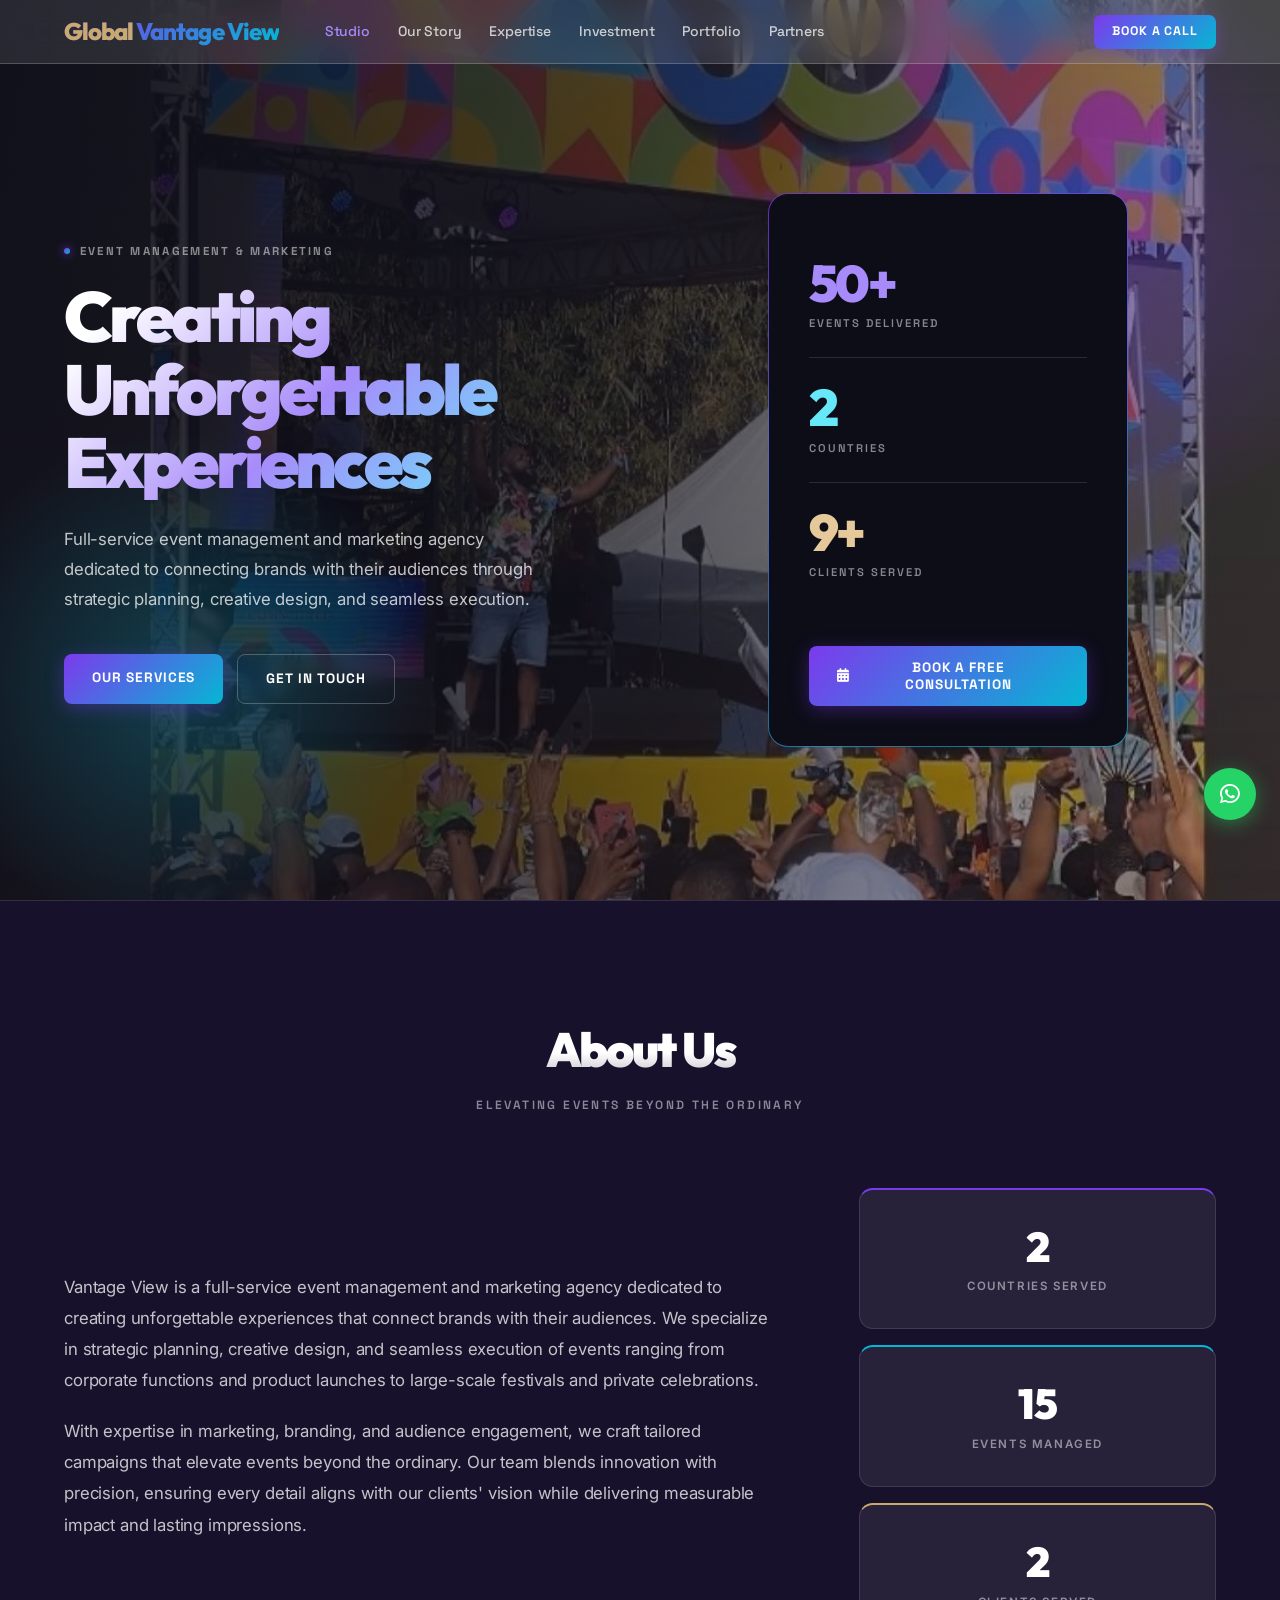
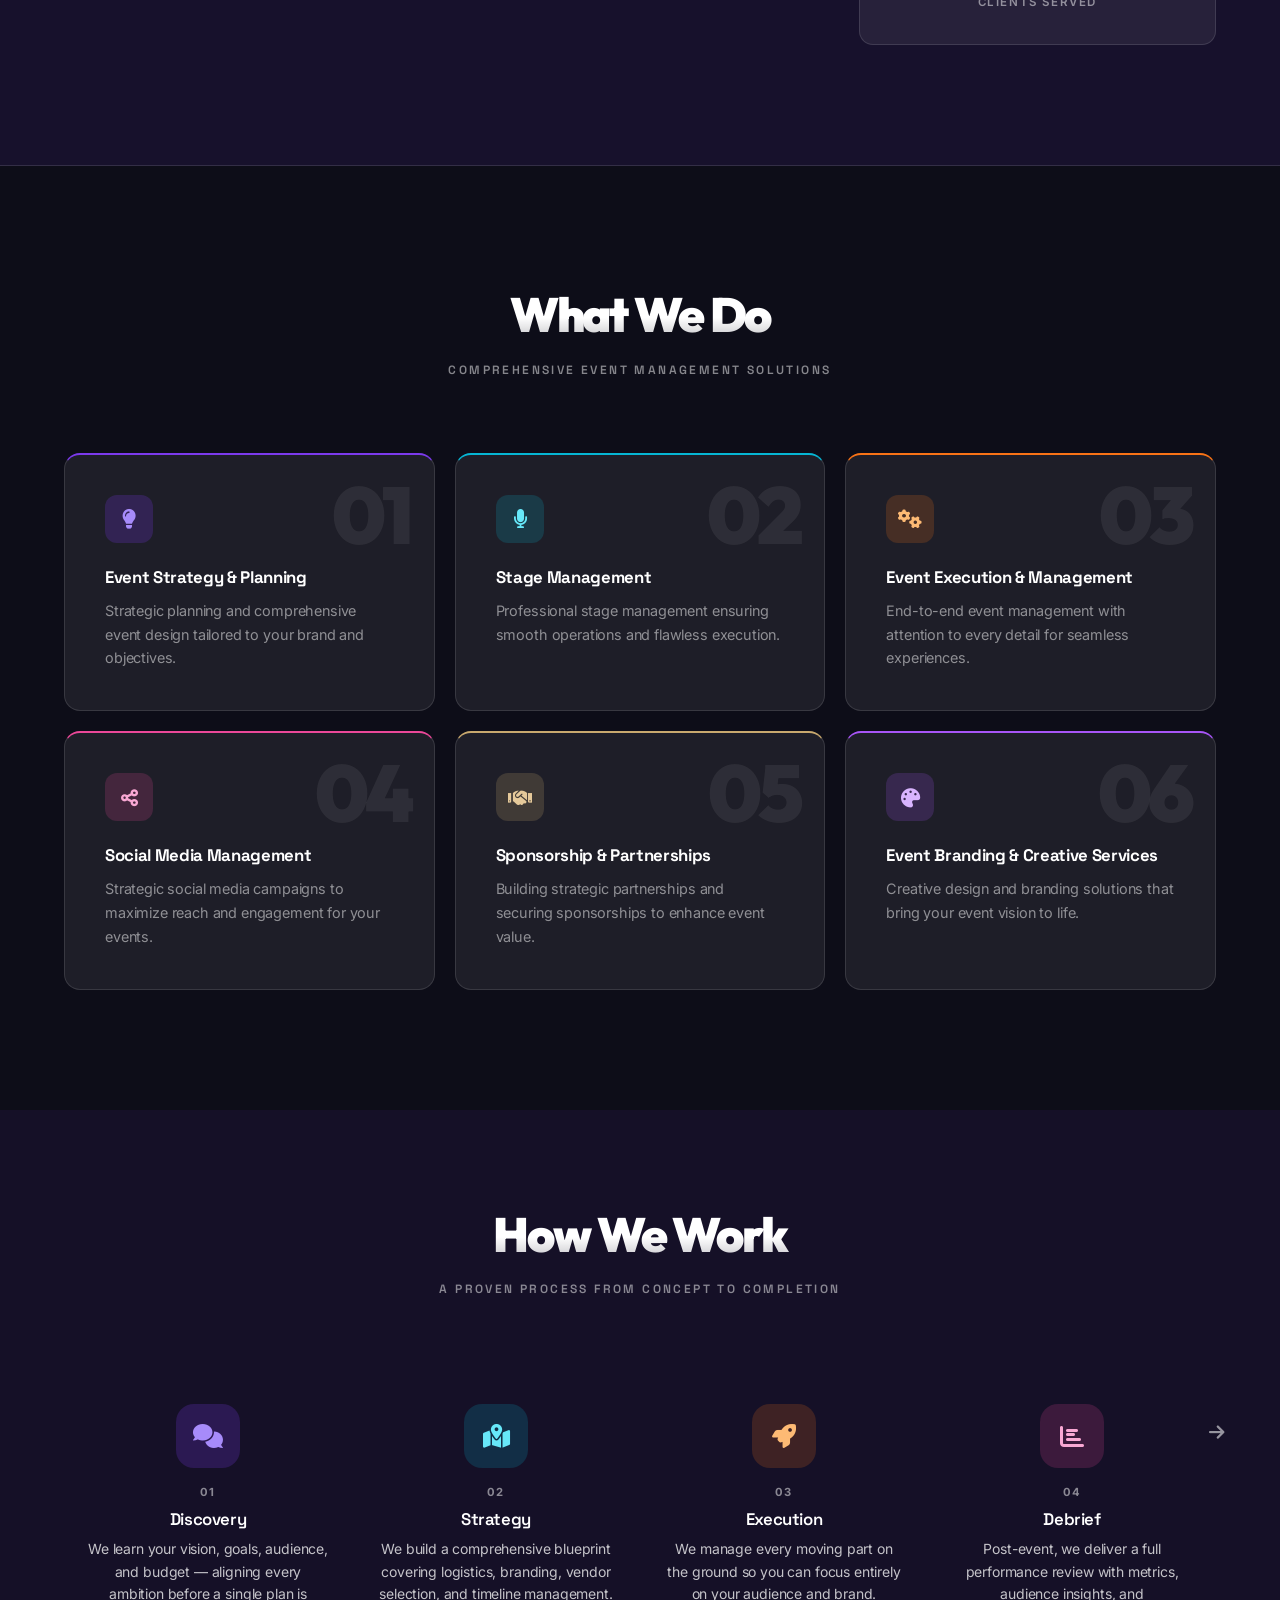
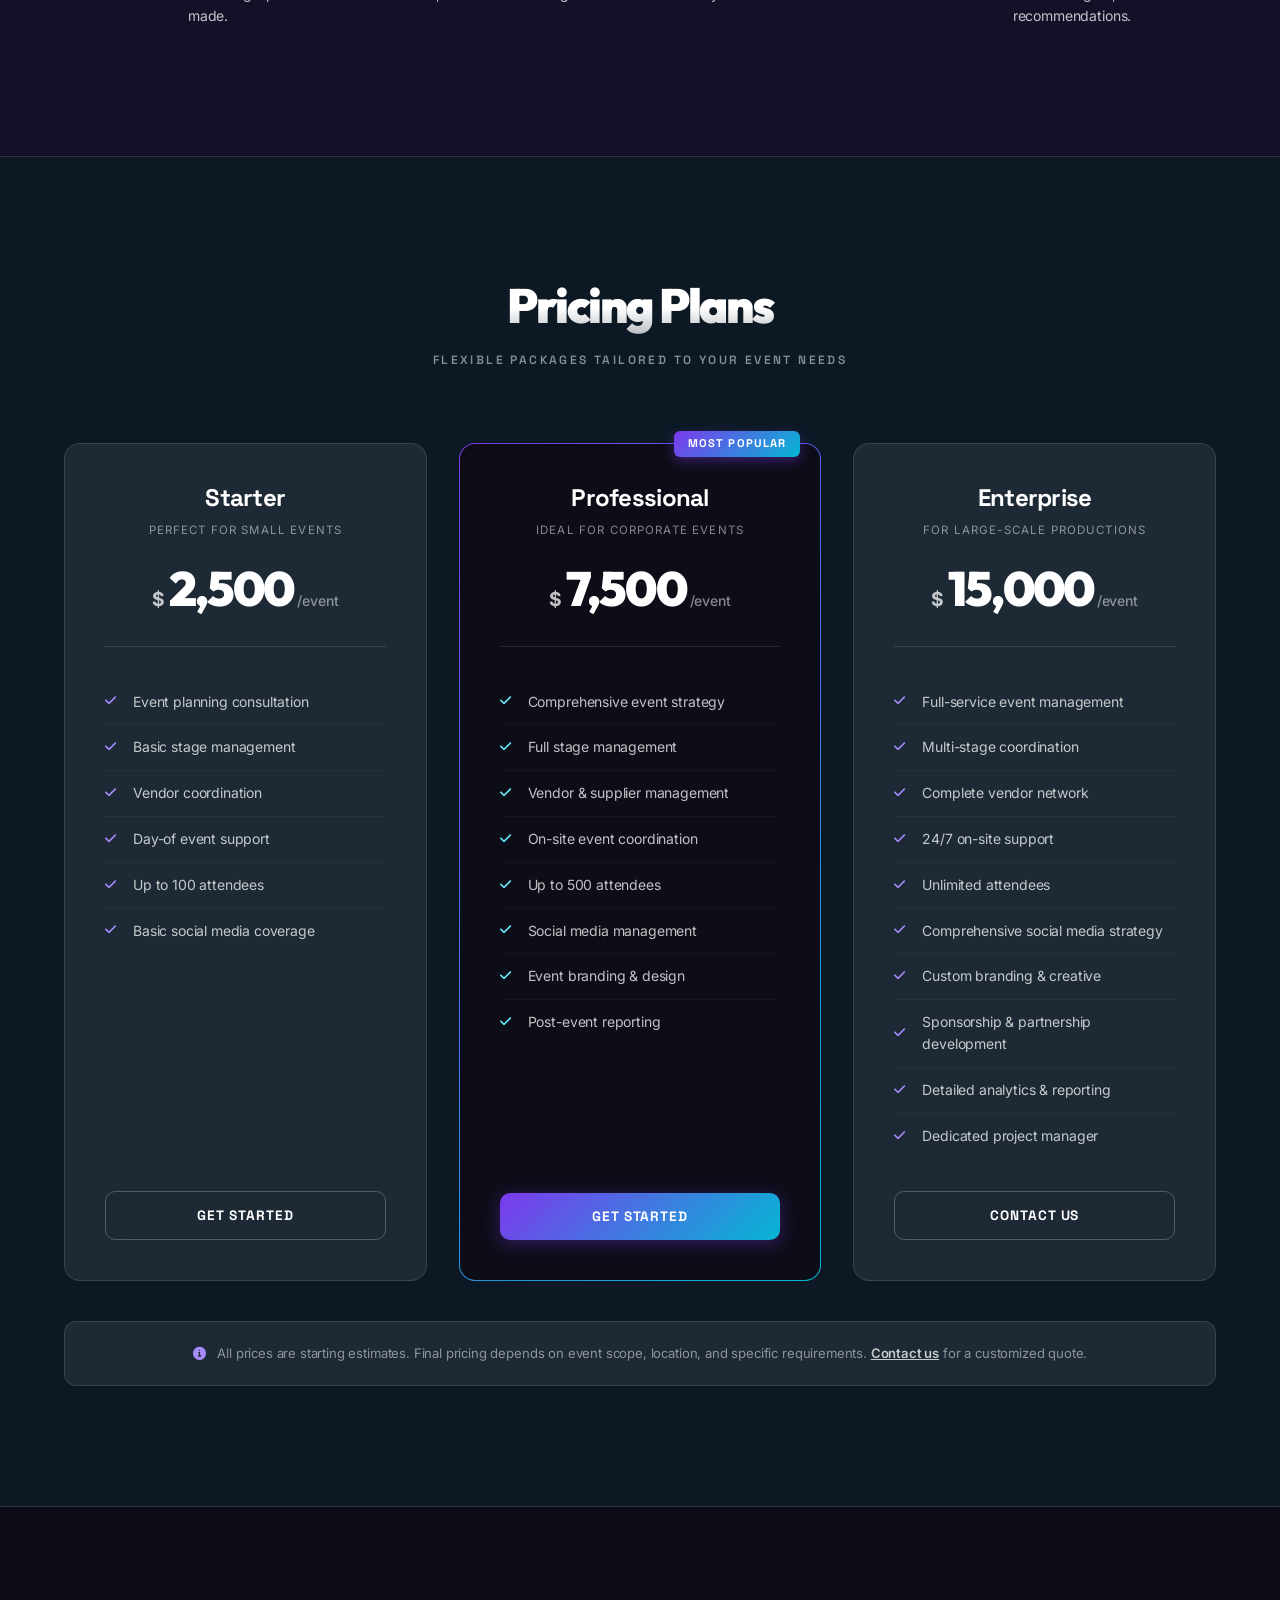
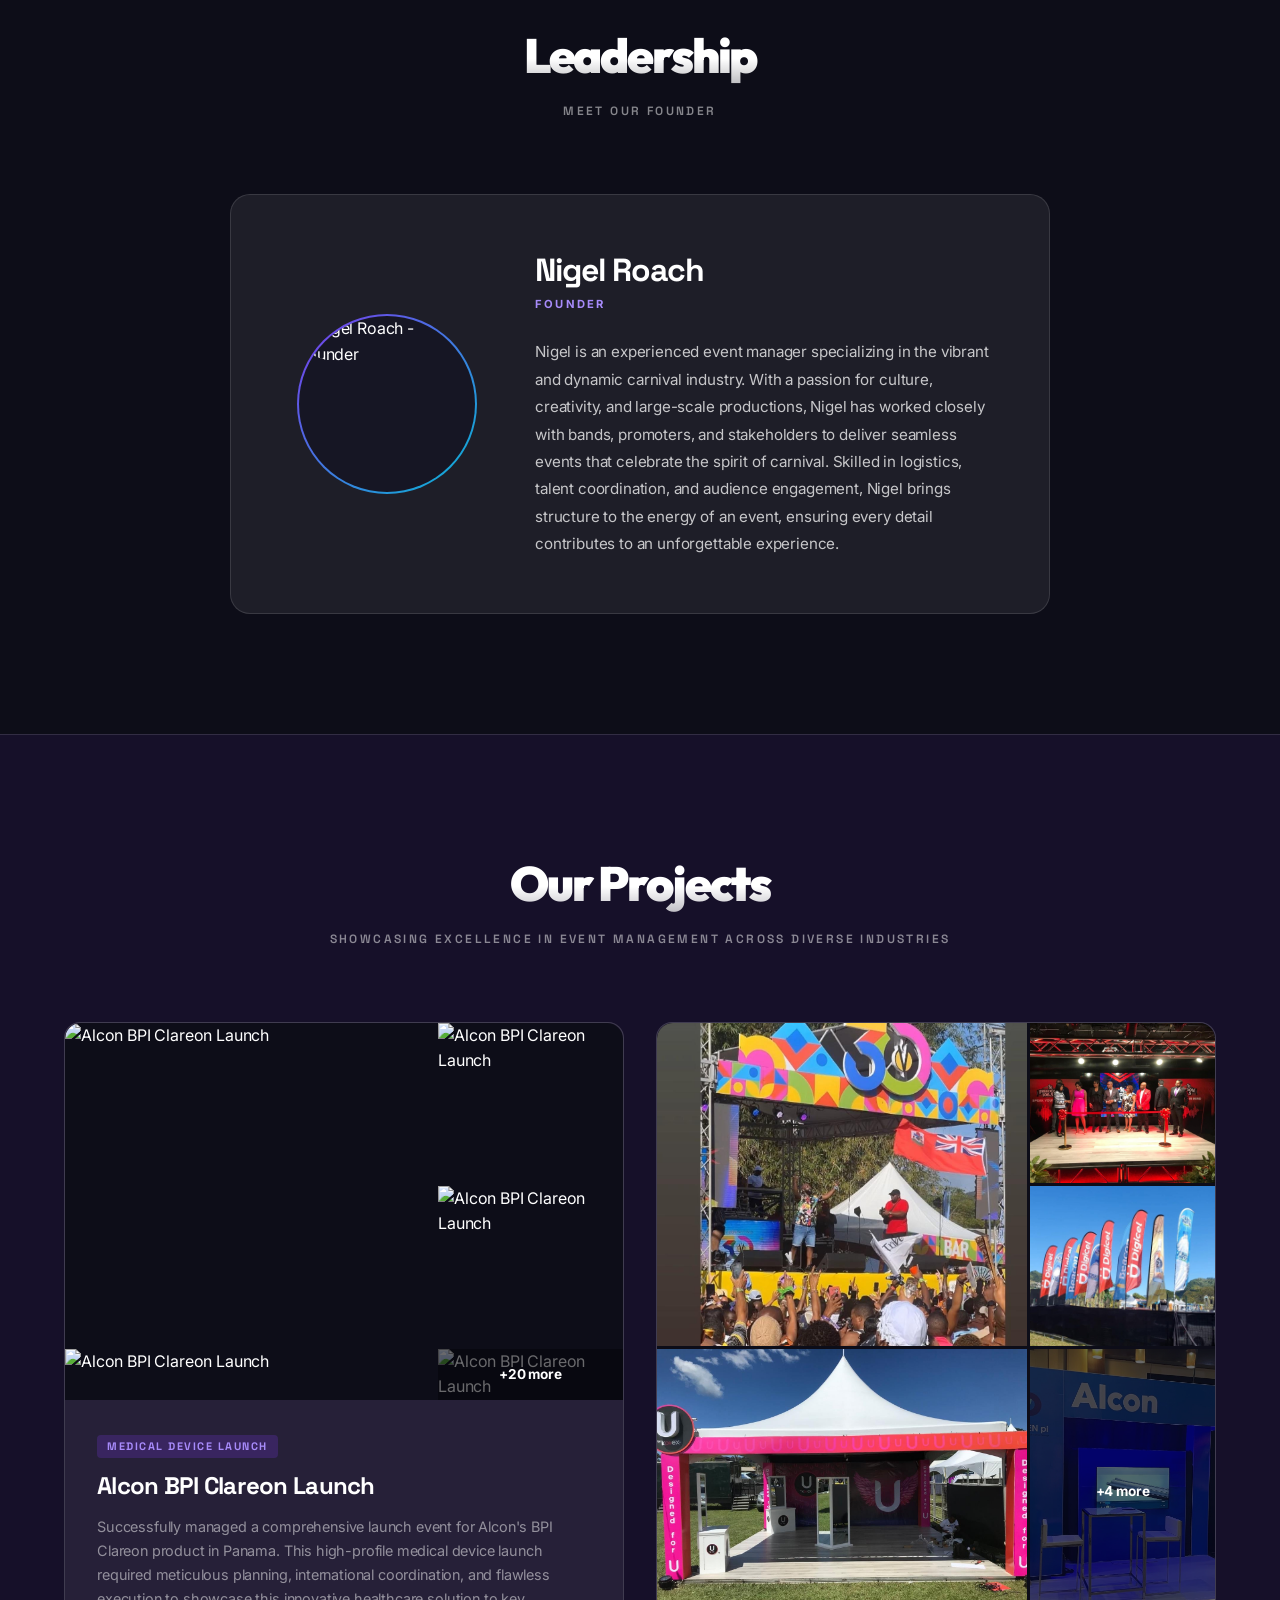
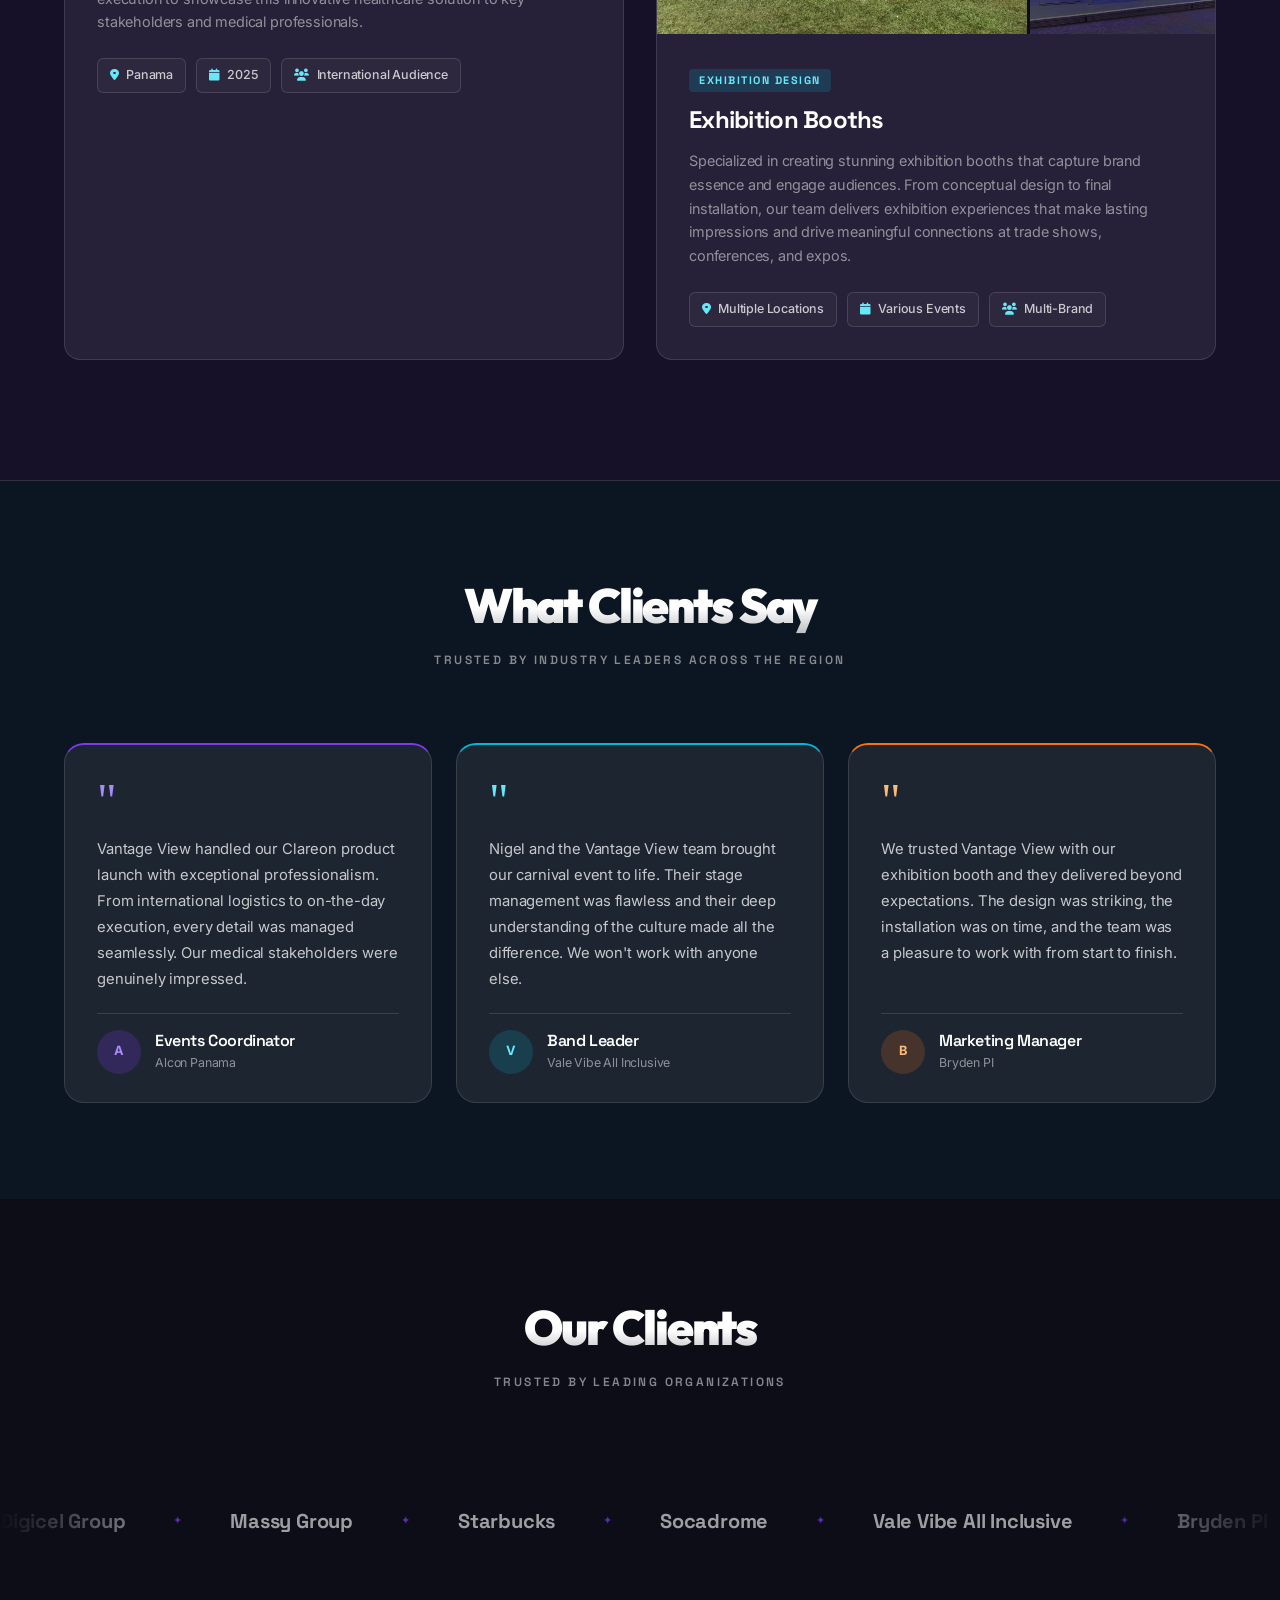
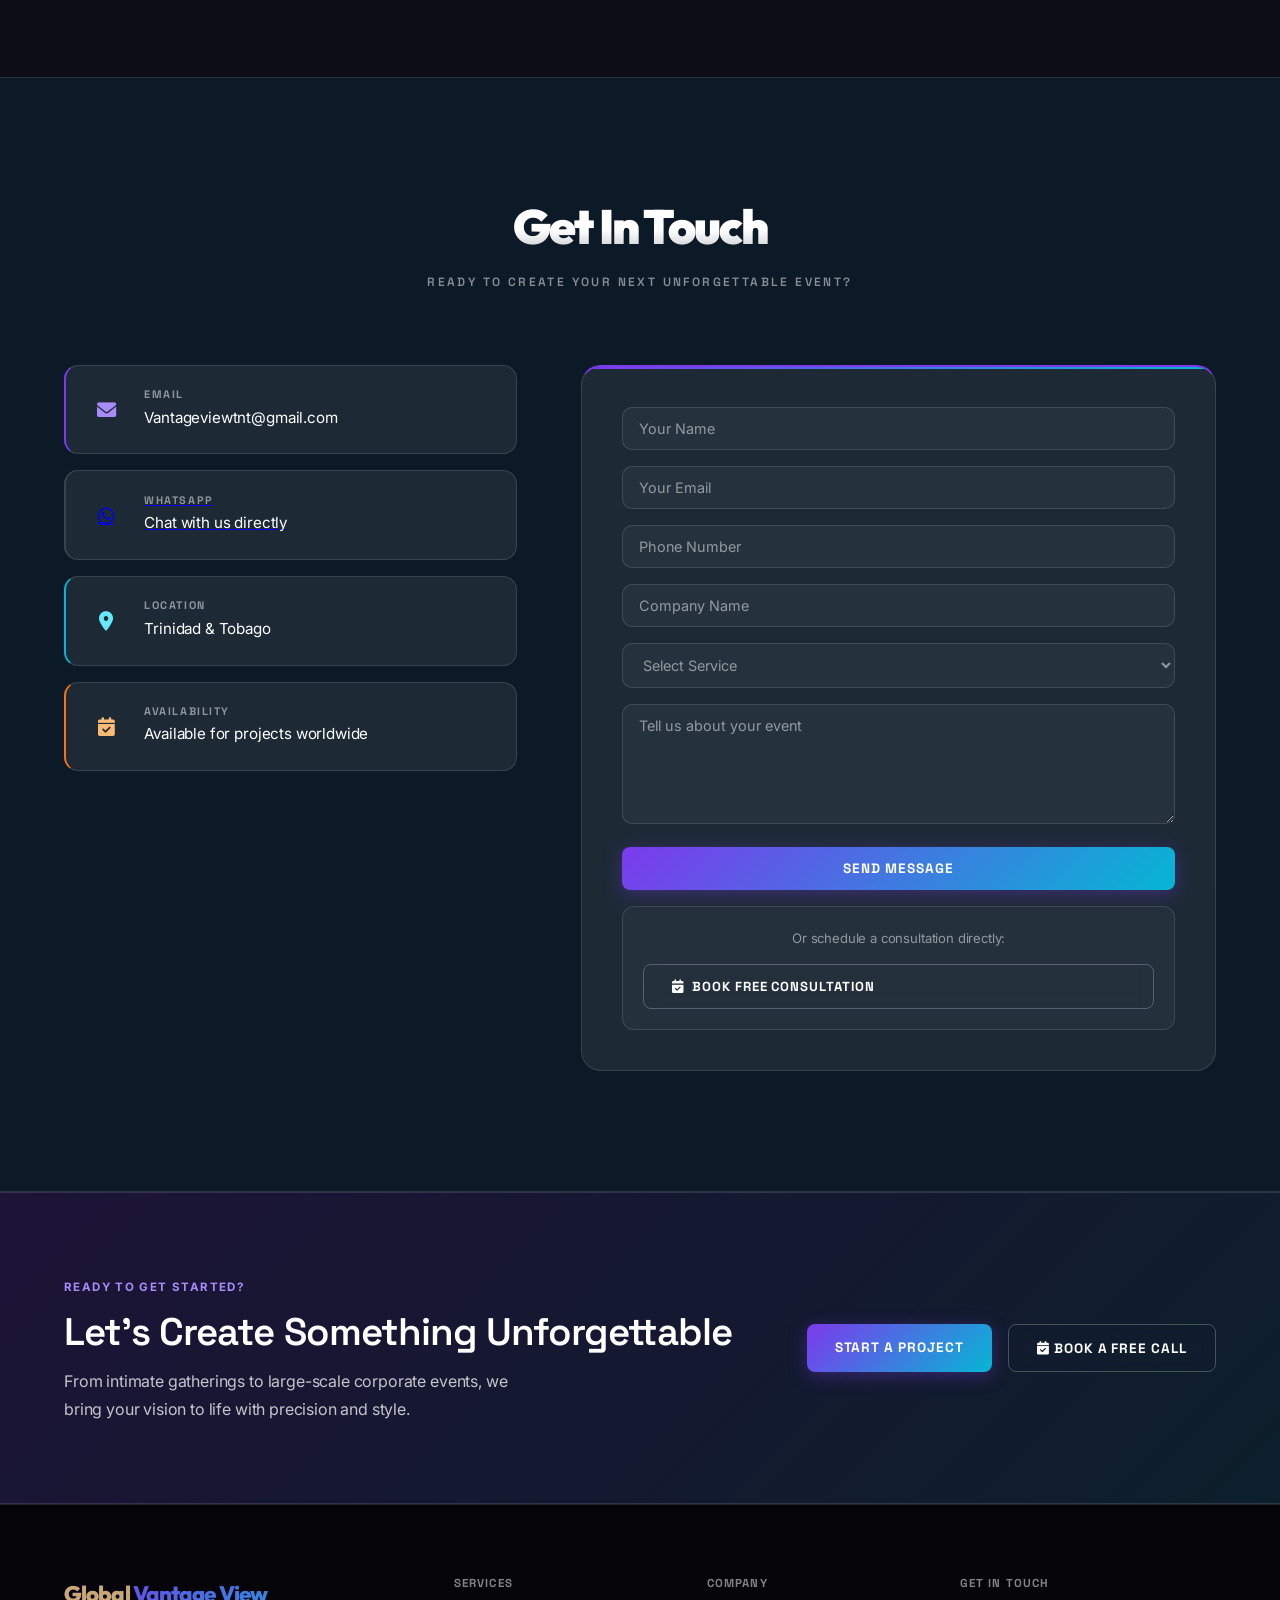
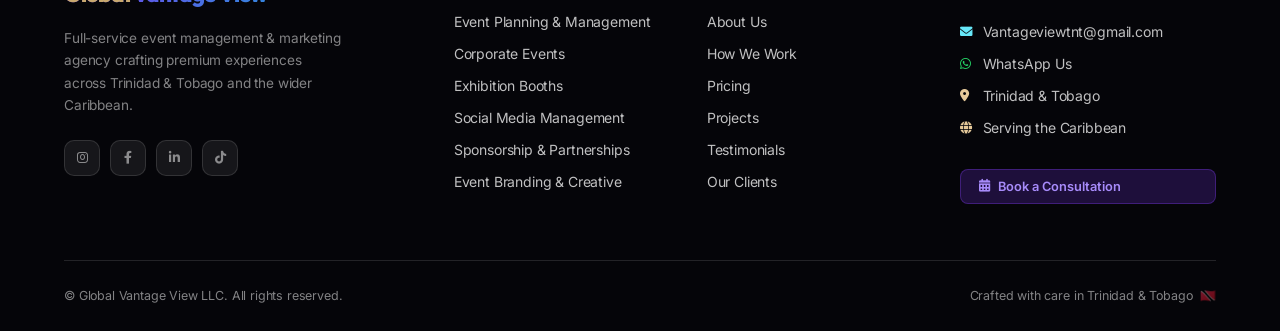
==== commit 0fa00e1c: "Rebrand to Global Vantage View with updated favicon and consistent footers - Update all copyright no" ====
--- a/index.html
+++ b/index.html
@@ -24,9 +24,9 @@
     <title>Vantage View - Event Management & Marketing Agency</title>
 
     <!-- Favicon -->
-    <link rel="icon" type="image/png" href="Vantage_View_Logo.jpeg">
-    <link rel="shortcut icon" type="image/png" href="Vantage_View_Logo.jpeg">
-    <link rel="apple-touch-icon" href="Vantage_View_Logo.jpeg">
+    <link rel="icon" type="image/png" href="favicon.png">
+    <link rel="shortcut icon" type="image/png" href="favicon.png">
+    <link rel="apple-touch-icon" href="favicon.png">
 
     <!-- Preload -->
     <link rel="preload" href="styles.css" as="style">
@@ -79,15 +79,15 @@
     <nav class="navbar">
         <div class="nav-container">
             <div class="nav-logo">
-                <h2>Vantage View</h2>
+                <h2><span class="global-accent">Global</span> Vantage View</h2>
             </div>
             <ul class="nav-menu">
-                <li class="nav-item"><a href="#home"       class="nav-link">Home</a></li>
-                <li class="nav-item"><a href="#about"      class="nav-link">About</a></li>
-                <li class="nav-item"><a href="#services"   class="nav-link">Services</a></li>
-                <li class="nav-item"><a href="#pricing"    class="nav-link">Pricing</a></li>
-                <li class="nav-item"><a href="#projects"   class="nav-link">Projects</a></li>
-                <li class="nav-item"><a href="#clients"    class="nav-link">Clients</a></li>
+                <li class="nav-item"><a href="#home"       class="nav-link">Studio</a></li>
+                <li class="nav-item"><a href="#about"      class="nav-link">Our Story</a></li>
+                <li class="nav-item"><a href="#services"   class="nav-link">Expertise</a></li>
+                <li class="nav-item"><a href="#pricing"    class="nav-link">Investment</a></li>
+                <li class="nav-item"><a href="#projects"   class="nav-link">Portfolio</a></li>
+                <li class="nav-item"><a href="#clients"    class="nav-link">Partners</a></li>
             </ul>
             <a href="#contact" class="btn-nav-cta">Book a Call</a>
             <div class="hamburger">
@@ -645,7 +645,7 @@
 
                 <!-- Brand -->
                 <div class="footer-brand-col">
-                    <div class="footer-logo">Vantage View</div>
+                    <div class="footer-logo"><span class="global-accent">Global</span> Vantage View</div>
                     <p class="footer-tagline">Full-service event management &amp; marketing agency crafting premium experiences across Trinidad &amp; Tobago and the wider Caribbean.</p>
                     <div class="footer-socials">
                         <a href="#" aria-label="Instagram" class="footer-social"><i class="fab fa-instagram"></i></a>
@@ -712,7 +712,7 @@
             </div>
 
             <div class="footer-bottom">
-                <p>&copy; <span id="copyright-year"></span> Vantage View. All rights reserved.</p>
+                <p>&copy; <span id="copyright-year"></span> Global Vantage View LLC. All rights reserved.</p>
                 <p class="footer-bottom-right">Crafted with care in Trinidad &amp; Tobago&nbsp;&nbsp;🇹🇹</p>
             </div>
         </div>
--- a/styles.css
+++ b/styles.css
@@ -168,6 +168,11 @@
     -webkit-background-clip: text;
     -webkit-text-fill-color: transparent;
     background-clip: text;
+}
+
+.global-accent {
+    -webkit-text-fill-color: var(--gold);
+    background: none;
 }
 
 .nav-menu {
--- a/styles.css
+++ b/styles.css
@@ -168,6 +168,11 @@
     -webkit-background-clip: text;
     -webkit-text-fill-color: transparent;
     background-clip: text;
+}
+
+.global-accent {
+    -webkit-text-fill-color: var(--gold);
+    background: none;
 }
 
 .nav-menu {
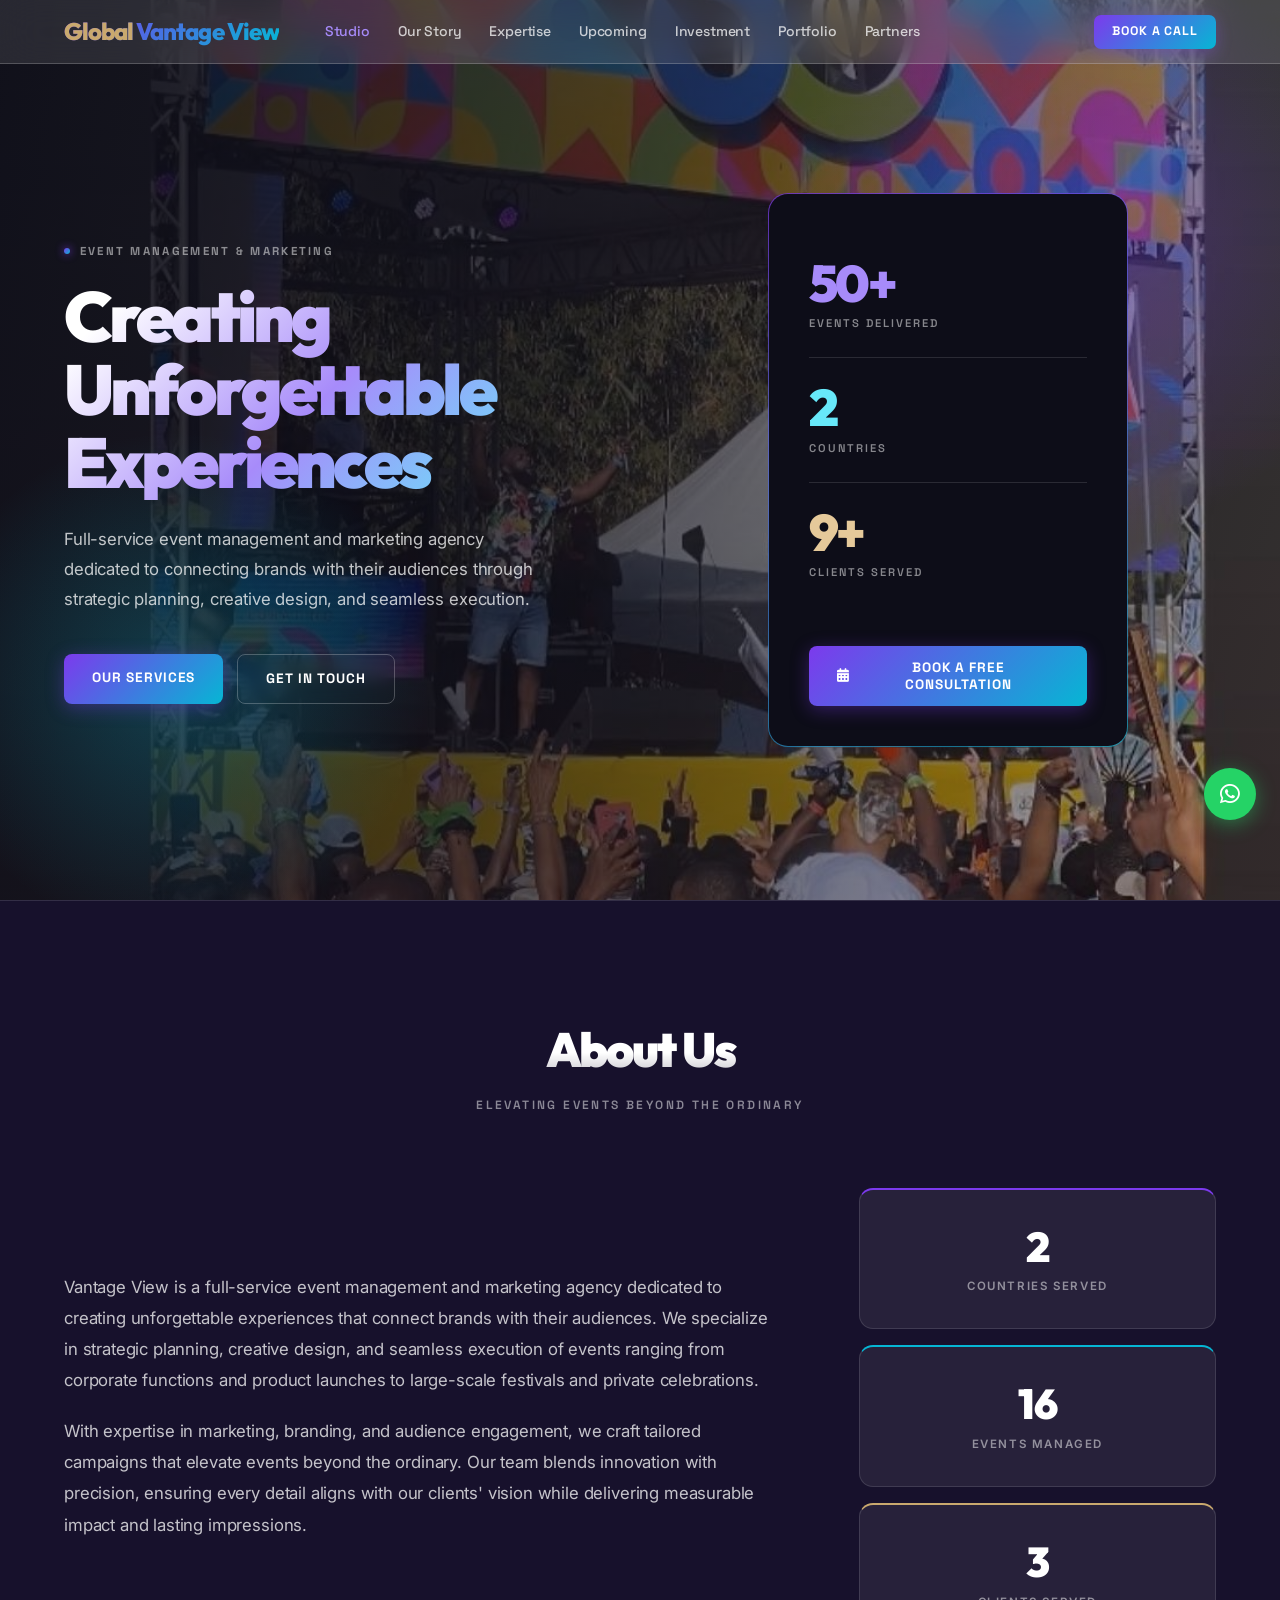
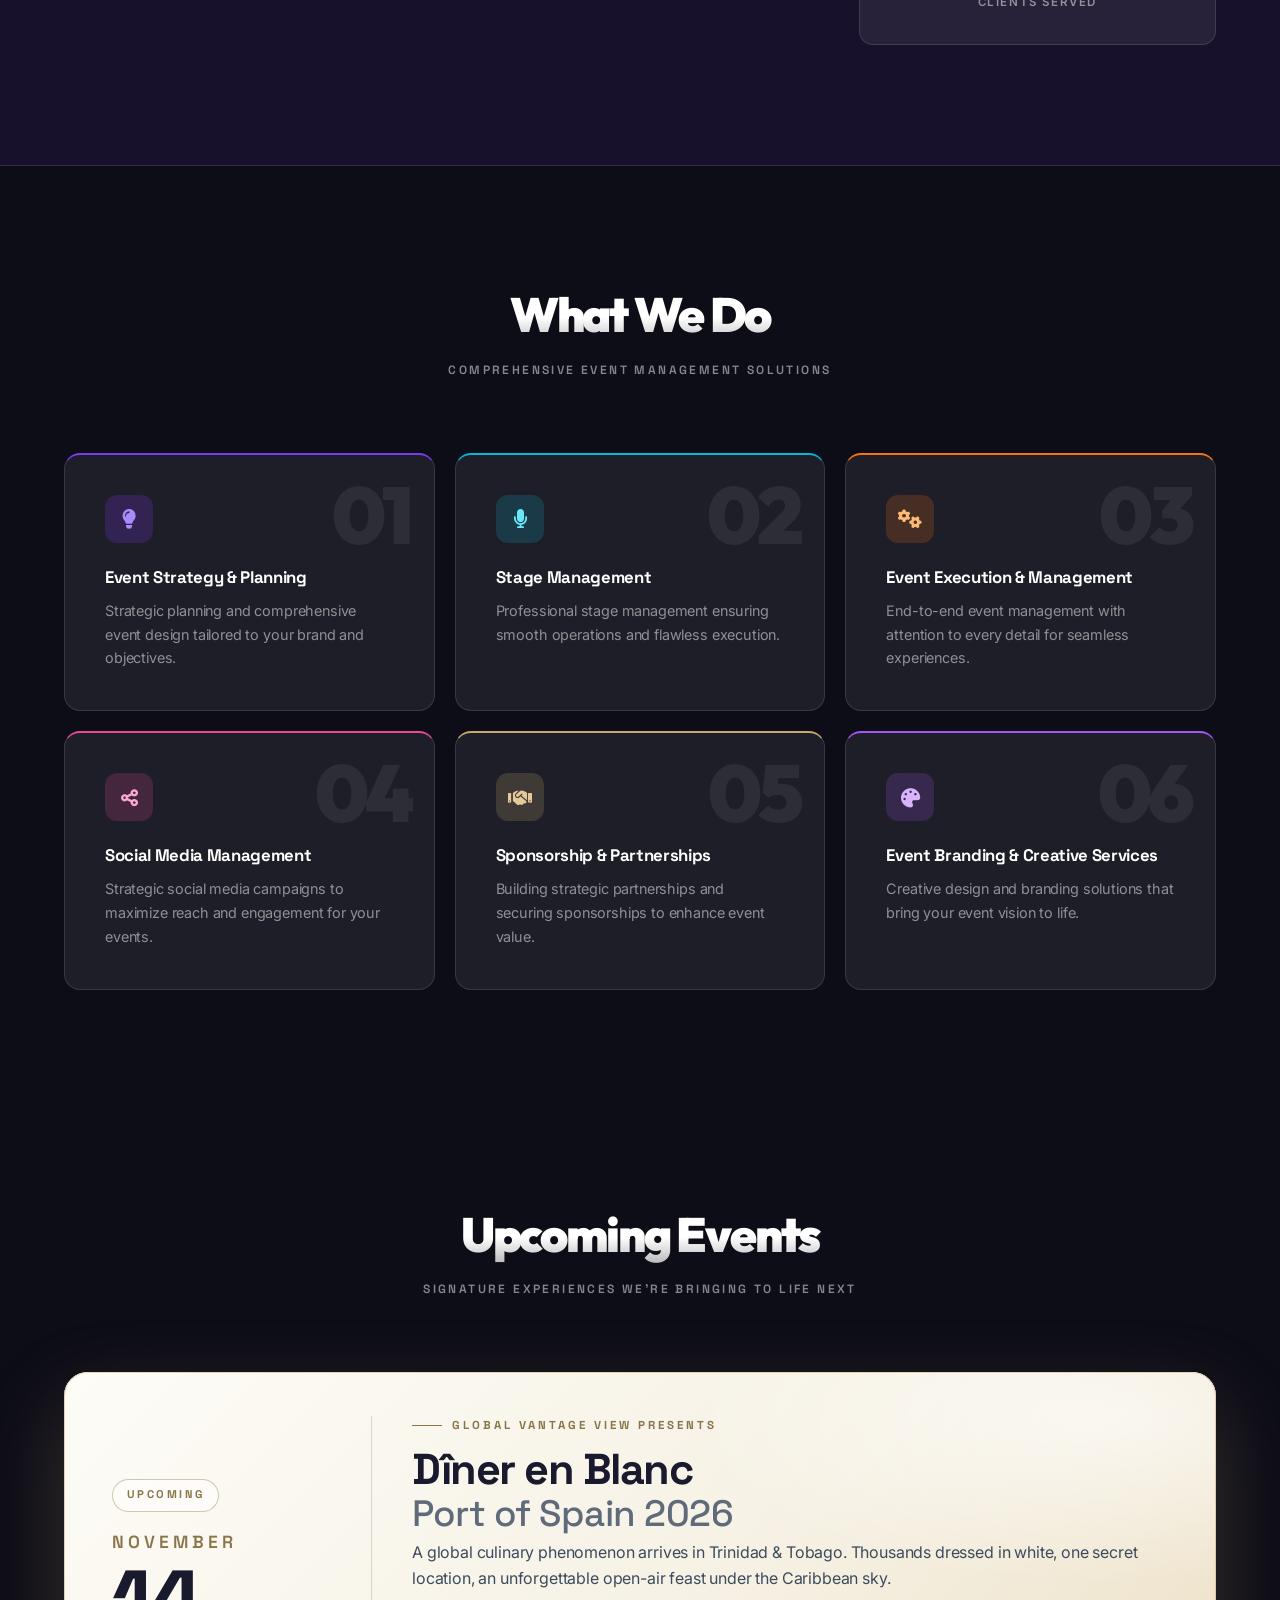
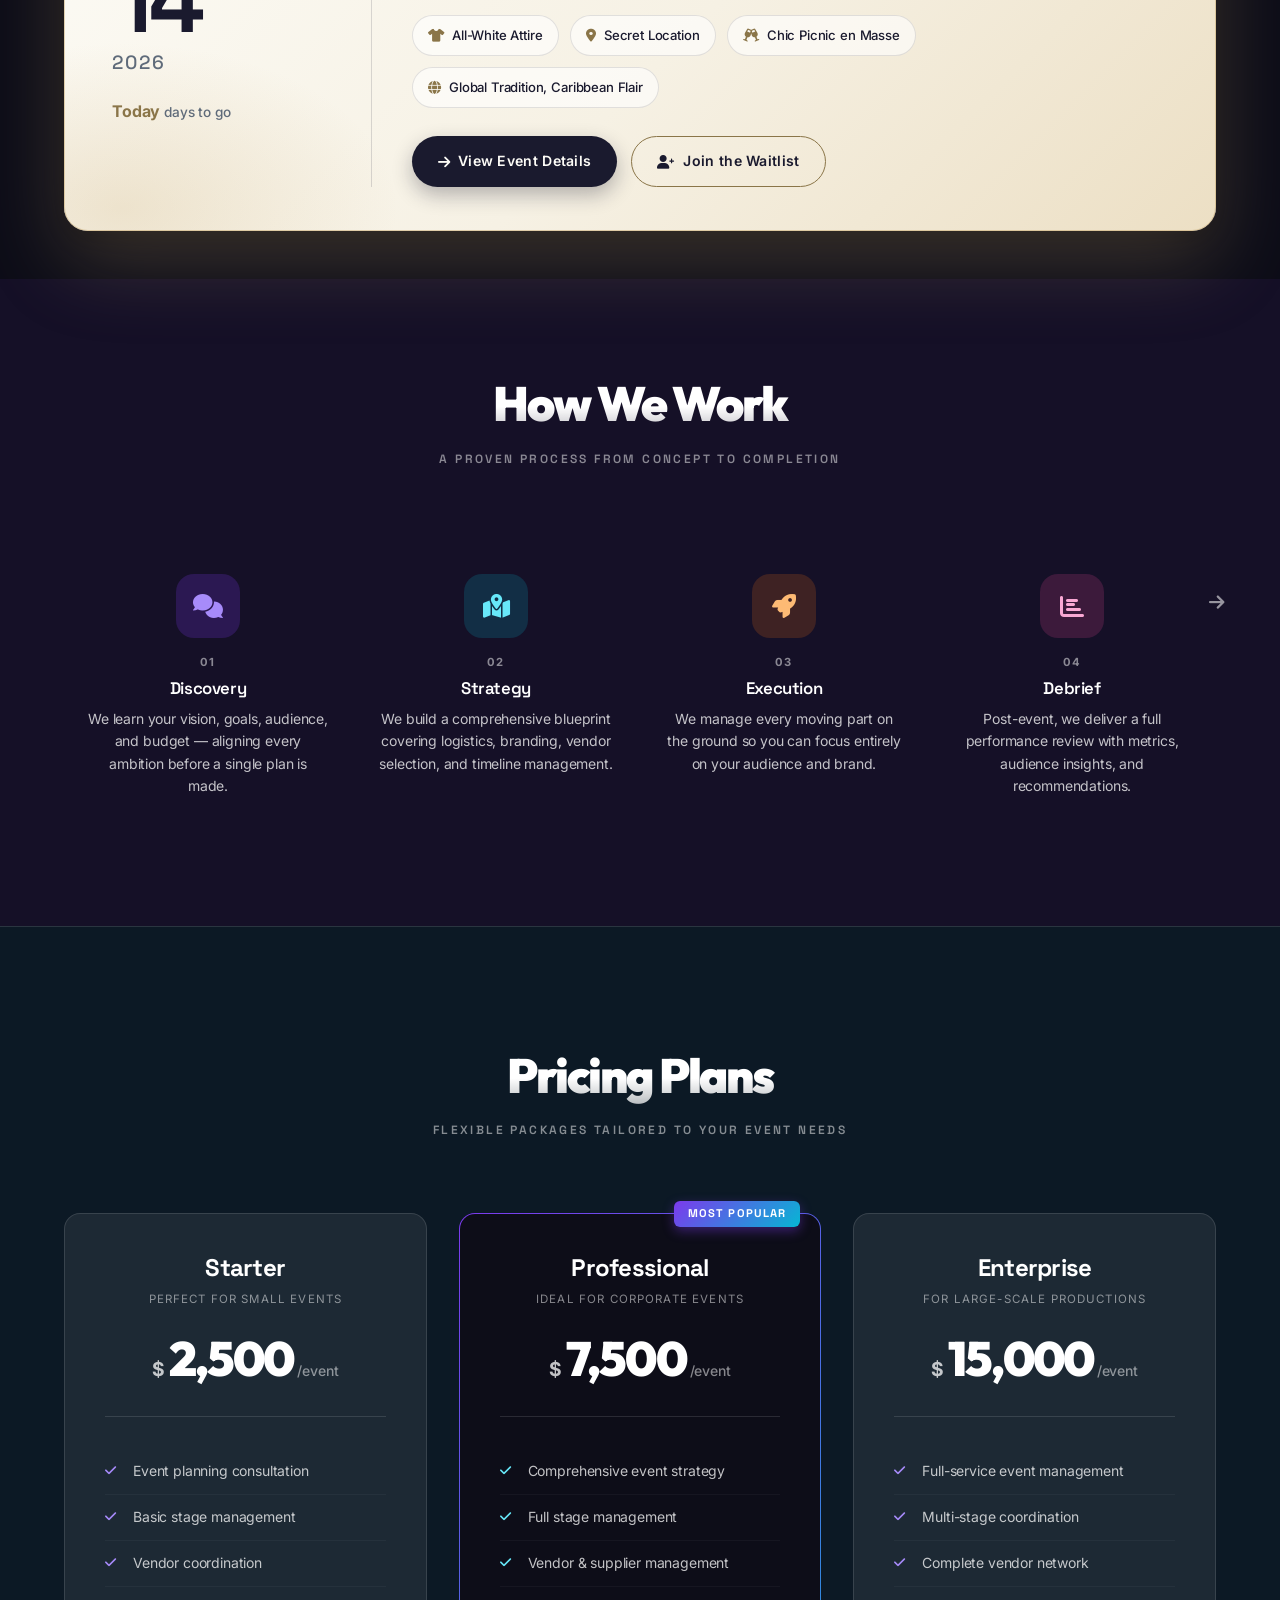
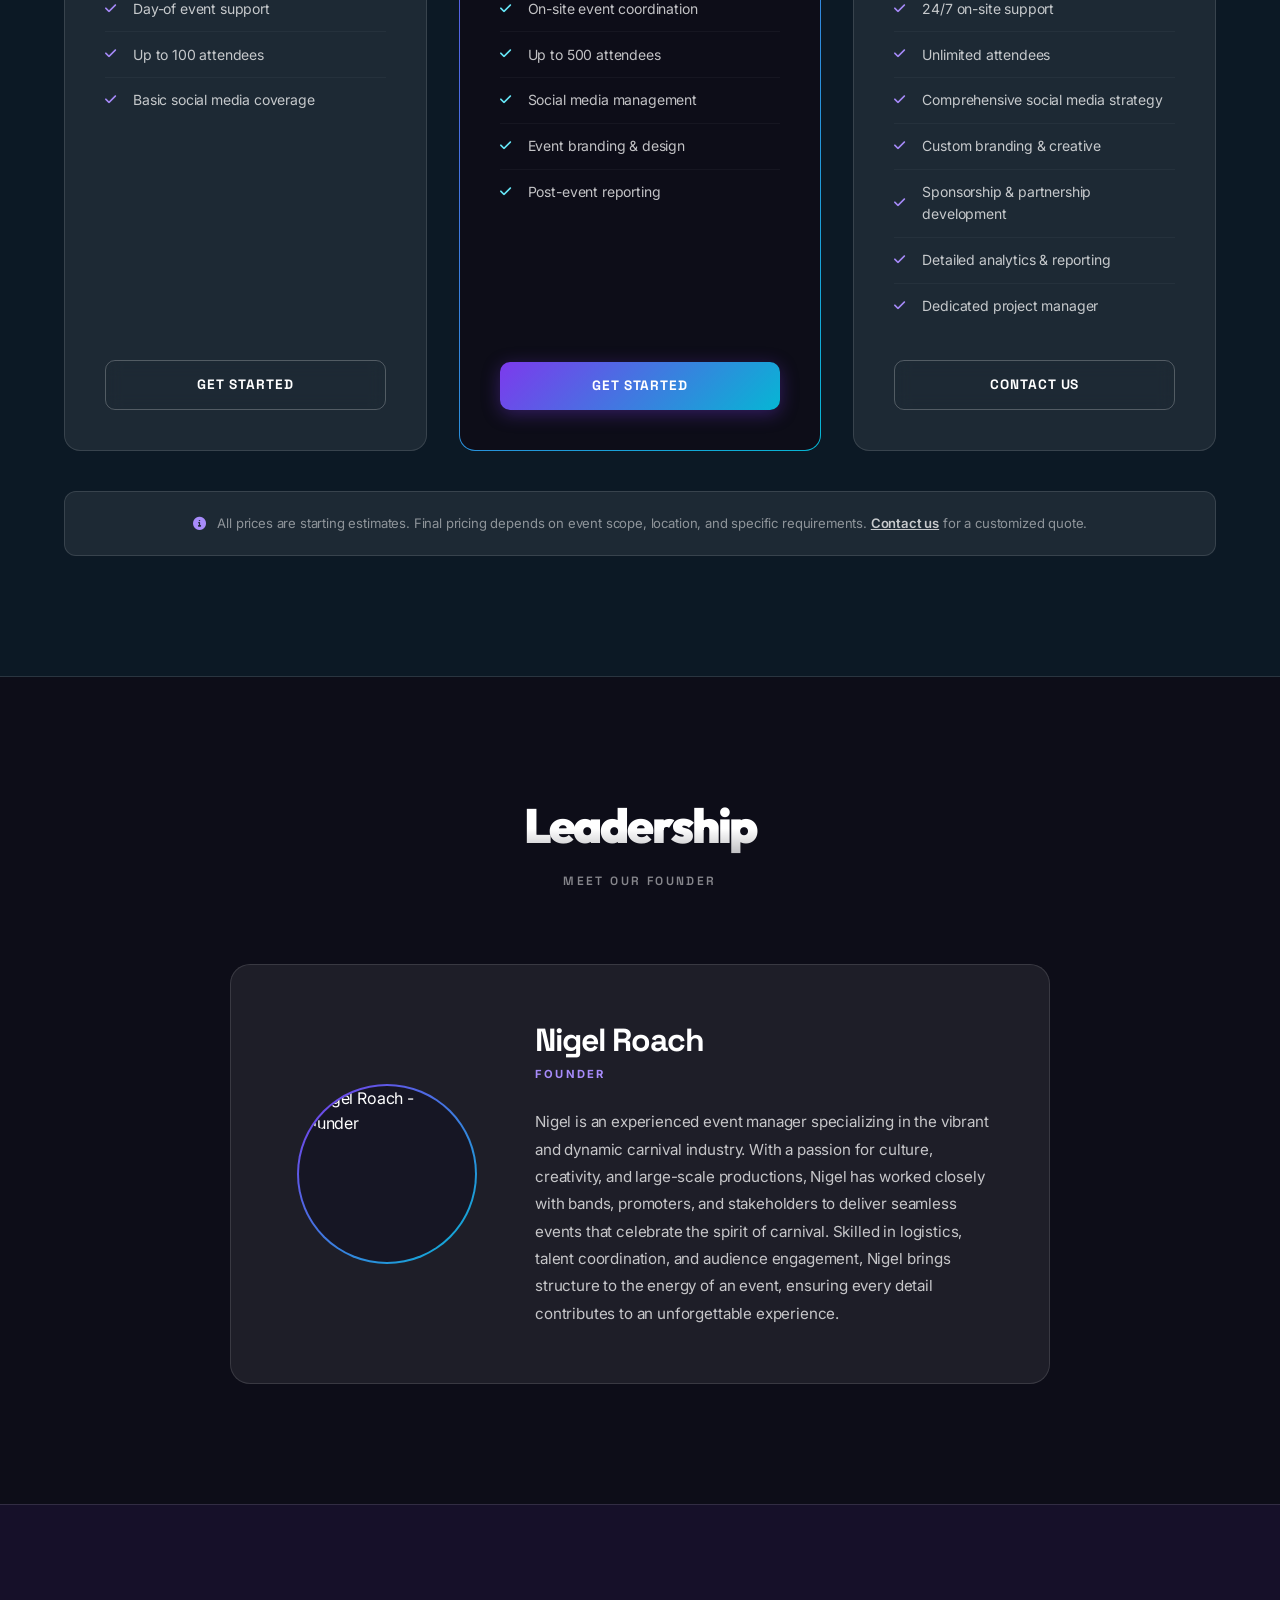
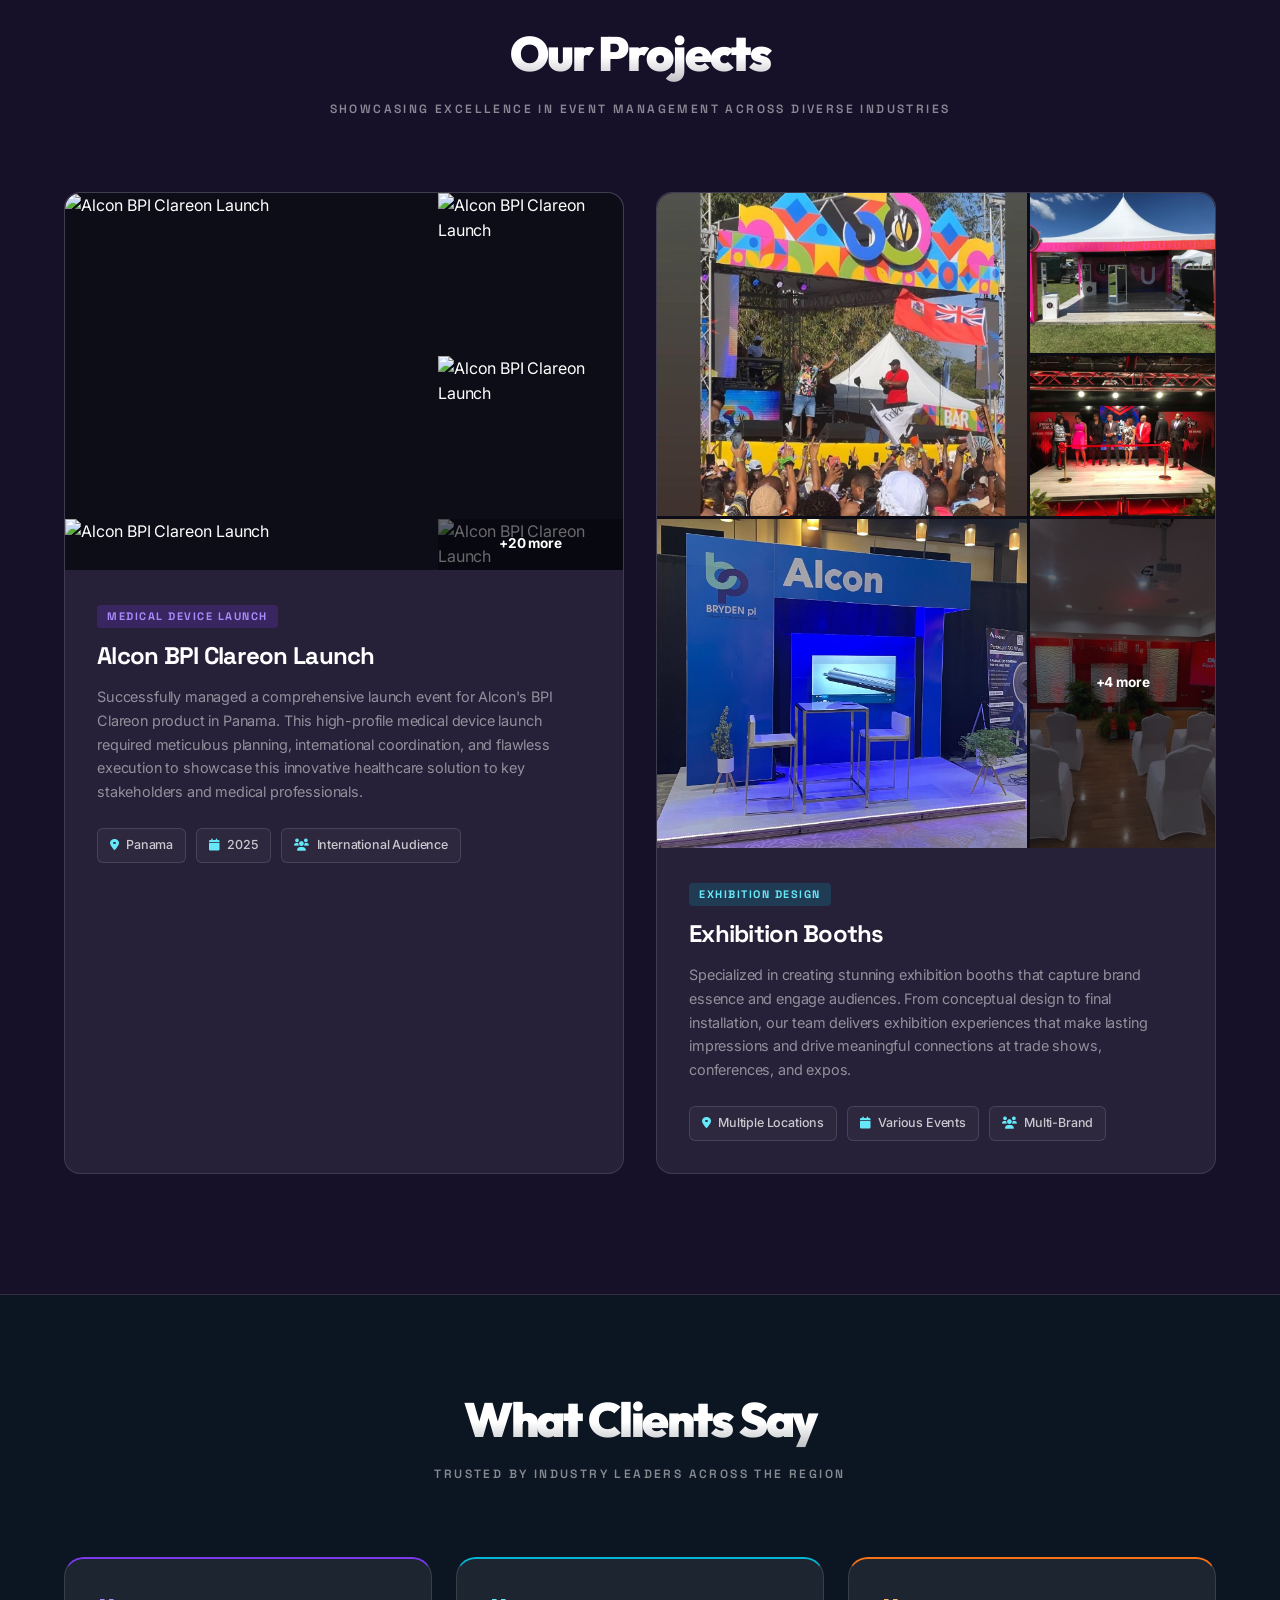
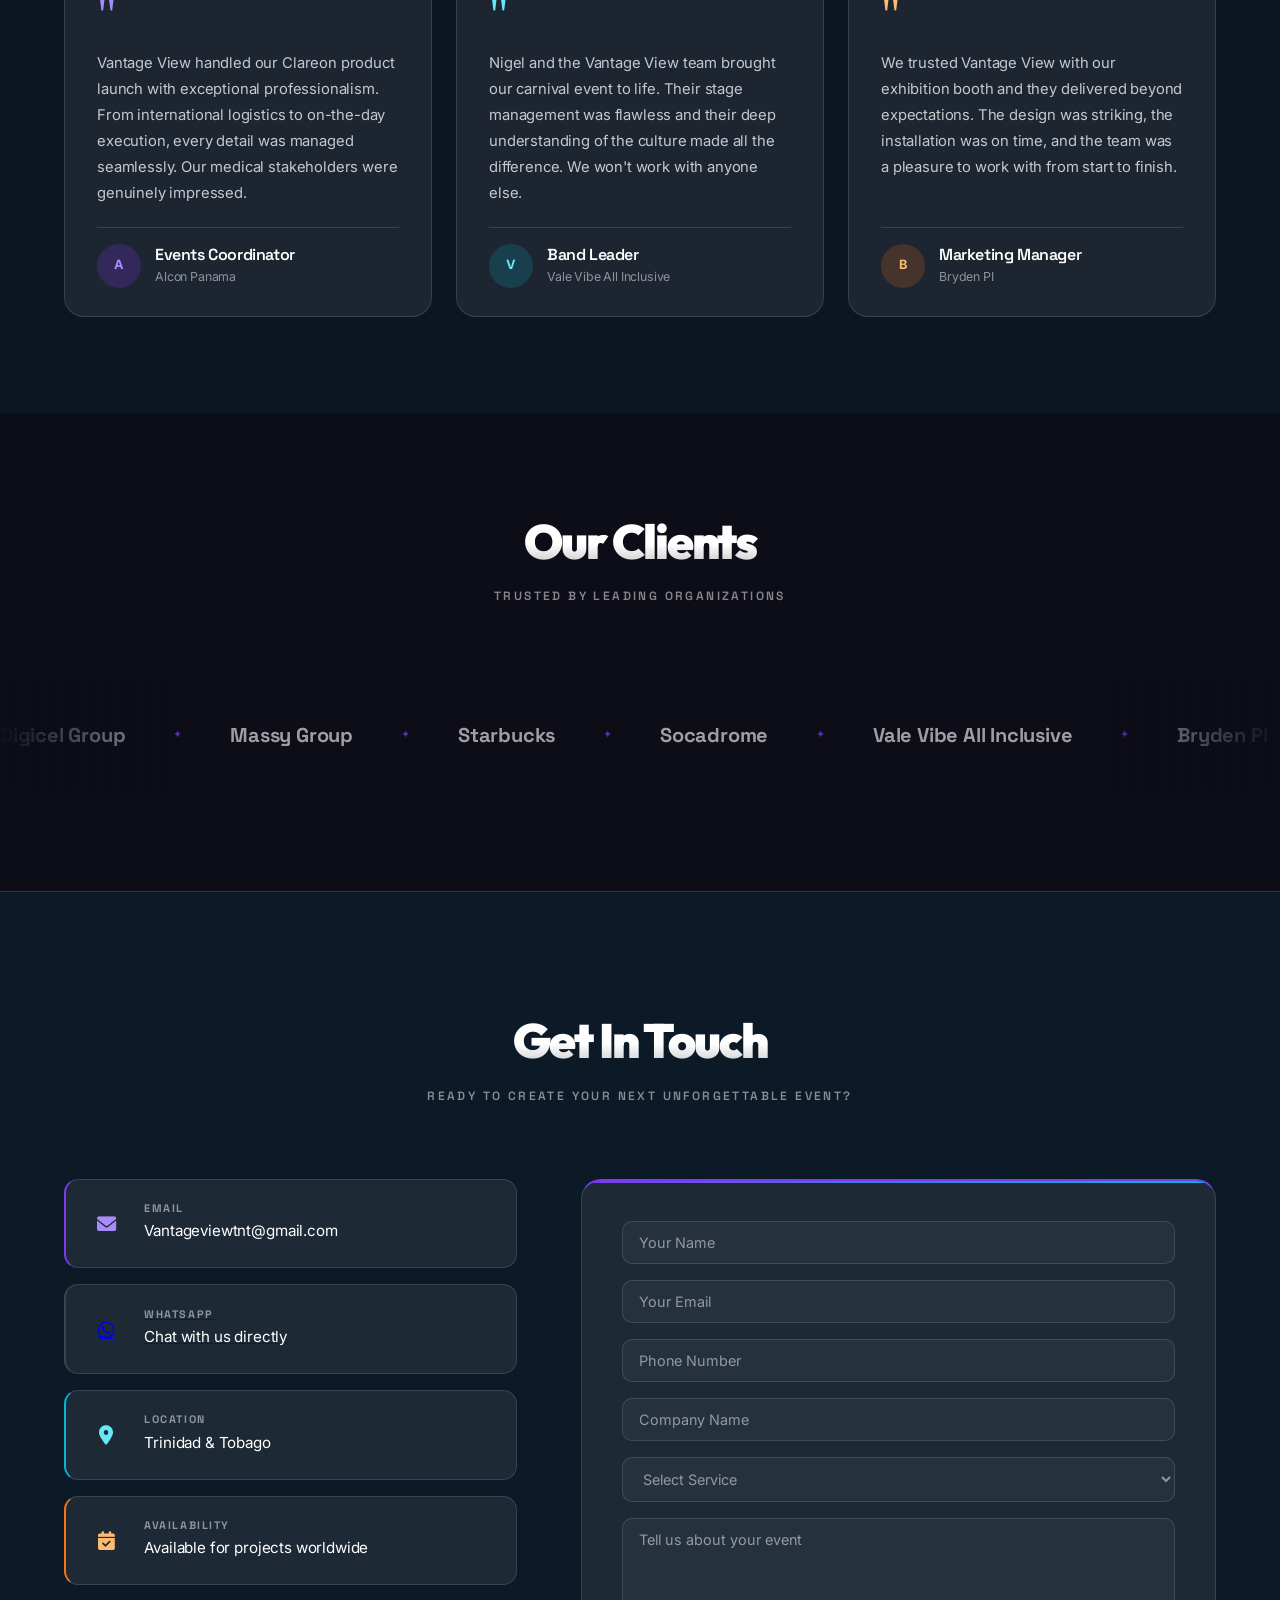
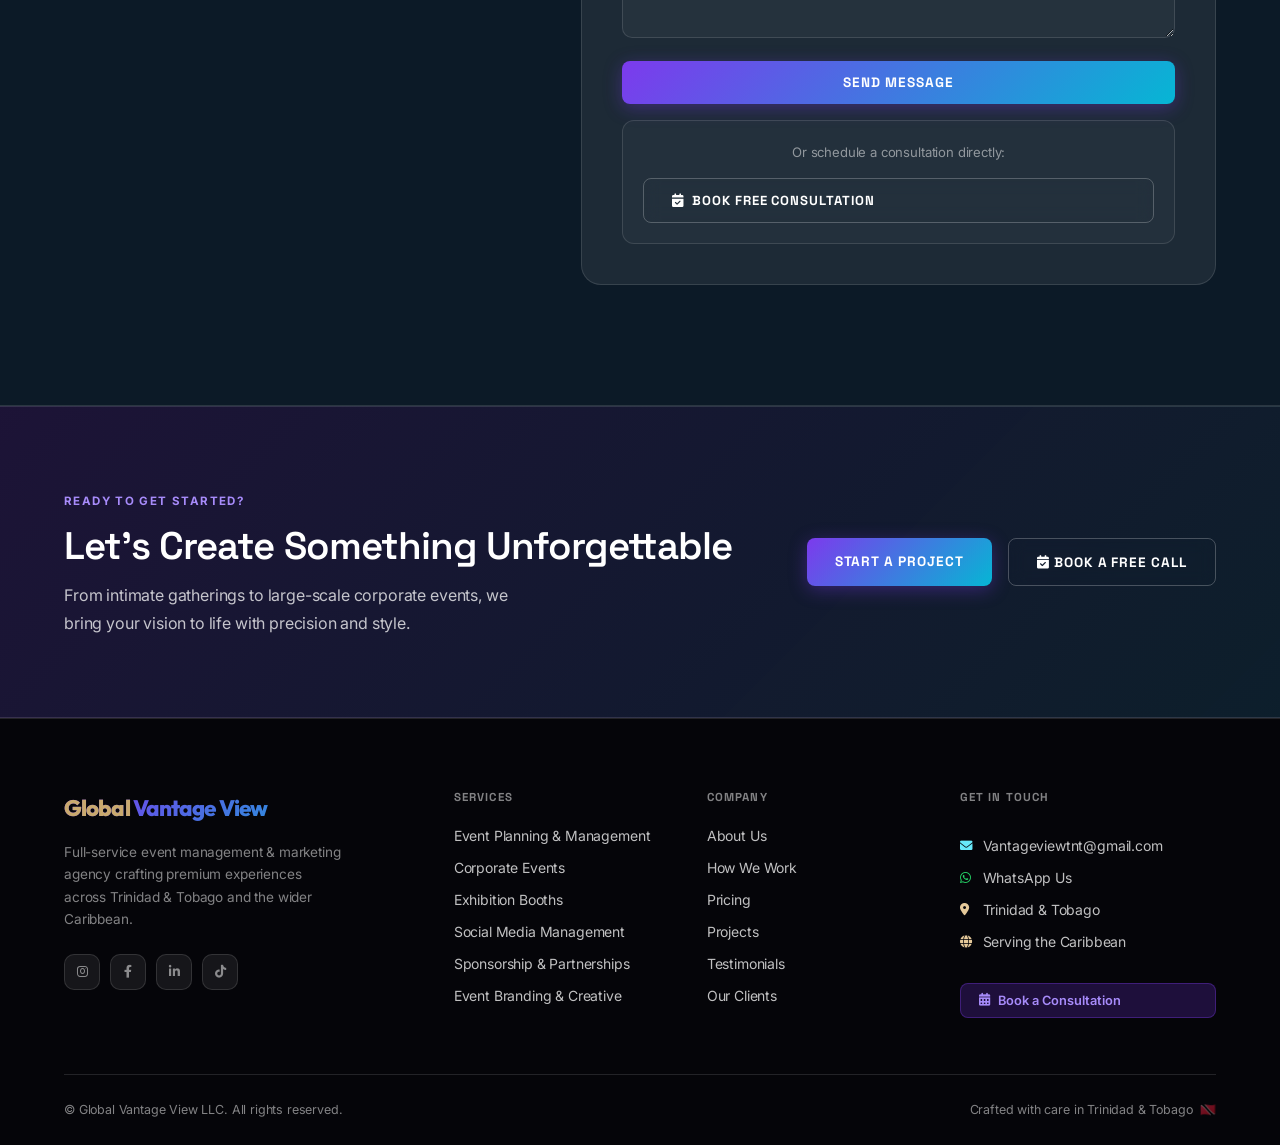
==== commit c7f8b0fc: "Add Dîner en Blanc Port of Spain 2026 as featured upcoming event - New Upcoming Events section on th" ====
--- a/index.html
+++ b/index.html
@@ -85,6 +85,7 @@
                 <li class="nav-item"><a href="#home"       class="nav-link">Studio</a></li>
                 <li class="nav-item"><a href="#about"      class="nav-link">Our Story</a></li>
                 <li class="nav-item"><a href="#services"   class="nav-link">Expertise</a></li>
+                <li class="nav-item"><a href="#upcoming"   class="nav-link">Upcoming</a></li>
                 <li class="nav-item"><a href="#pricing"    class="nav-link">Investment</a></li>
                 <li class="nav-item"><a href="#projects"   class="nav-link">Portfolio</a></li>
                 <li class="nav-item"><a href="#clients"    class="nav-link">Partners</a></li>
@@ -213,6 +214,51 @@
                     <div class="service-icon"><i class="fas fa-palette"></i></div>
                     <h3>Event Branding & Creative Services</h3>
                     <p>Creative design and branding solutions that bring your event vision to life.</p>
+                </div>
+            </div>
+        </div>
+    </section>
+
+    <!-- Upcoming Events -->
+    <section id="upcoming" class="upcoming-events">
+        <div class="container">
+            <div class="section-header">
+                <h2>Upcoming Events</h2>
+                <p>Signature experiences we're bringing to life next</p>
+            </div>
+
+            <div class="deb-card">
+                <div class="deb-date-block">
+                    <span class="deb-date-tag">Upcoming</span>
+                    <span class="deb-month">November</span>
+                    <span class="deb-day">14</span>
+                    <span class="deb-year">2026</span>
+                    <span class="deb-countdown"><strong id="deb-days">—</strong> days to go</span>
+                </div>
+                <div class="deb-content">
+                    <div class="deb-eyebrow">Global Vantage View presents</div>
+                    <h3 class="deb-title">
+                        Dîner en Blanc
+                        <span class="deb-title-accent">Port of Spain 2026</span>
+                    </h3>
+                    <p class="deb-tagline">
+                        A global culinary phenomenon arrives in Trinidad &amp; Tobago. Thousands dressed in white,
+                        one secret location, an unforgettable open-air feast under the Caribbean sky.
+                    </p>
+                    <div class="deb-features">
+                        <span class="deb-feature"><i class="fas fa-tshirt"></i> All-White Attire</span>
+                        <span class="deb-feature"><i class="fas fa-map-marker-alt"></i> Secret Location</span>
+                        <span class="deb-feature"><i class="fas fa-glass-cheers"></i> Chic Picnic en Masse</span>
+                        <span class="deb-feature"><i class="fas fa-globe"></i> Global Tradition, Caribbean Flair</span>
+                    </div>
+                    <div class="deb-actions">
+                        <a href="dinerenblanc-portofspain.html" class="btn-deb-primary">
+                            <i class="fas fa-arrow-right"></i> View Event Details
+                        </a>
+                        <a href="https://portofspain.dinerenblanc.com" target="_blank" rel="noopener noreferrer" class="btn-deb-ghost">
+                            <i class="fas fa-user-plus"></i> Join the Waitlist
+                        </a>
+                    </div>
                 </div>
             </div>
         </div>
@@ -742,5 +788,21 @@
     </div>
 
     <script src="script.js"></script>
+    <script>
+        // DEB Port of Spain 2026 countdown for the homepage card
+        (function() {
+            var target = new Date('2026-11-14T18:00:00-04:00');
+            var el = document.getElementById('deb-days');
+            if (!el) return;
+            function update() {
+                var now = new Date();
+                var diff = target - now;
+                if (diff <= 0) { el.textContent = 'Today'; return; }
+                el.textContent = Math.floor(diff / (1000 * 60 * 60 * 24));
+            }
+            update();
+            setInterval(update, 60000);
+        })();
+    </script>
 </body>
 </html>
--- a/styles.css
+++ b/styles.css
@@ -1958,3 +1958,512 @@
 
     .section-header { margin-bottom: 3rem; }
 }
+
+/* ============================================================
+   Upcoming Events (Dîner en Blanc Port of Spain)
+   ============================================================ */
+
+.upcoming-events {
+    padding: 6rem 0 3rem;
+    position: relative;
+}
+
+.deb-card {
+    position: relative;
+    display: grid;
+    grid-template-columns: 260px 1fr;
+    gap: 2.5rem;
+    padding: 2.75rem 3rem;
+    border-radius: 24px;
+    background:
+        linear-gradient(135deg, #fdfcf7 0%, #f6f1e4 55%, #ecdfc4 100%);
+    box-shadow:
+        0 30px 80px rgba(201, 169, 110, 0.25),
+        0 8px 24px rgba(0, 0, 0, 0.35),
+        inset 0 1px 0 rgba(255, 255, 255, 0.85);
+    overflow: hidden;
+    color: #1a1a2e;
+    animation: fadeInUp 0.9s ease both;
+}
+
+.deb-card::before {
+    content: "";
+    position: absolute;
+    inset: 0;
+    background:
+        radial-gradient(ellipse 60% 60% at 90% 10%, rgba(255,255,255,0.6), transparent 60%),
+        radial-gradient(ellipse 40% 60% at 5% 95%, rgba(201,169,110,0.25), transparent 60%);
+    pointer-events: none;
+}
+
+.deb-card::after {
+    content: "";
+    position: absolute;
+    inset: 0;
+    border-radius: 24px;
+    border: 1px solid rgba(201, 169, 110, 0.5);
+    pointer-events: none;
+}
+
+.deb-card > * { position: relative; z-index: 1; }
+
+.deb-date-block {
+    display: flex;
+    flex-direction: column;
+    justify-content: center;
+    align-items: flex-start;
+    border-right: 1px solid rgba(26, 26, 46, 0.15);
+    padding-right: 2.5rem;
+}
+
+.deb-date-tag {
+    font-family: 'Space Grotesk', sans-serif;
+    font-size: 0.7rem;
+    font-weight: 700;
+    text-transform: uppercase;
+    letter-spacing: 2.5px;
+    color: #8a7548;
+    margin-bottom: 1rem;
+    padding: 0.4rem 0.85rem;
+    border: 1px solid rgba(138, 117, 72, 0.4);
+    border-radius: 100px;
+    background: rgba(255, 255, 255, 0.55);
+}
+
+.deb-month {
+    font-family: 'Space Grotesk', sans-serif;
+    font-size: 1.1rem;
+    font-weight: 600;
+    text-transform: uppercase;
+    letter-spacing: 4px;
+    color: #8a7548;
+    margin-bottom: 0.15rem;
+}
+
+.deb-day {
+    font-family: 'Space Grotesk', sans-serif;
+    font-size: 5.5rem;
+    font-weight: 700;
+    line-height: 1;
+    color: #1a1a2e;
+    letter-spacing: -3px;
+    margin-bottom: 0.15rem;
+}
+
+.deb-year {
+    font-family: 'Space Grotesk', sans-serif;
+    font-size: 1.2rem;
+    font-weight: 500;
+    color: #5f6b7a;
+    letter-spacing: 2px;
+}
+
+.deb-countdown {
+    margin-top: 1.25rem;
+    font-family: 'Inter', sans-serif;
+    font-size: 0.85rem;
+    color: #5f6b7a;
+    font-weight: 500;
+}
+
+.deb-countdown strong {
+    color: #8a7548;
+    font-weight: 700;
+    font-size: 1rem;
+}
+
+.deb-content { display: flex; flex-direction: column; justify-content: center; }
+
+.deb-eyebrow {
+    font-family: 'Space Grotesk', sans-serif;
+    font-size: 0.72rem;
+    font-weight: 700;
+    text-transform: uppercase;
+    letter-spacing: 3px;
+    color: #8a7548;
+    margin-bottom: 0.75rem;
+    display: flex;
+    align-items: center;
+    gap: 0.6rem;
+}
+
+.deb-eyebrow::before {
+    content: "";
+    width: 30px;
+    height: 1px;
+    background: #8a7548;
+    display: inline-block;
+}
+
+.deb-title {
+    font-family: 'Space Grotesk', sans-serif;
+    font-size: clamp(1.9rem, 3.5vw, 2.7rem);
+    font-weight: 700;
+    color: #1a1a2e;
+    line-height: 1.05;
+    letter-spacing: -1.5px;
+    margin-bottom: 0.4rem;
+}
+
+.deb-title .deb-title-accent {
+    display: block;
+    font-weight: 500;
+    color: #5f6b7a;
+    letter-spacing: -0.5px;
+    font-size: 0.85em;
+    margin-top: 0.2rem;
+}
+
+.deb-tagline {
+    font-family: 'Inter', sans-serif;
+    font-size: 1rem;
+    color: #3d4b5c;
+    line-height: 1.6;
+    margin-bottom: 1.5rem;
+    max-width: 46em;
+}
+
+.deb-features {
+    display: flex;
+    flex-wrap: wrap;
+    gap: 0.7rem;
+    margin-bottom: 1.75rem;
+}
+
+.deb-feature {
+    display: inline-flex;
+    align-items: center;
+    gap: 0.5rem;
+    padding: 0.55rem 0.95rem;
+    background: rgba(255, 255, 255, 0.6);
+    border: 1px solid rgba(26, 26, 46, 0.12);
+    border-radius: 100px;
+    font-size: 0.82rem;
+    font-weight: 500;
+    color: #1a1a2e;
+}
+
+.deb-feature i { color: #8a7548; }
+
+.deb-actions { display: flex; flex-wrap: wrap; gap: 0.85rem; }
+
+.btn-deb-primary {
+    display: inline-flex;
+    align-items: center;
+    gap: 0.5rem;
+    padding: 0.85rem 1.6rem;
+    background: #1a1a2e;
+    color: #fdfcf7;
+    border: none;
+    border-radius: 100px;
+    font-family: 'Inter', sans-serif;
+    font-size: 0.88rem;
+    font-weight: 600;
+    letter-spacing: 0.3px;
+    text-decoration: none;
+    transition: all 0.25s ease;
+    box-shadow: 0 8px 20px rgba(26, 26, 46, 0.3);
+}
+
+.btn-deb-primary:hover {
+    transform: translateY(-2px);
+    box-shadow: 0 12px 26px rgba(26, 26, 46, 0.4);
+    background: #0d0d18;
+}
+
+.btn-deb-ghost {
+    display: inline-flex;
+    align-items: center;
+    gap: 0.5rem;
+    padding: 0.85rem 1.6rem;
+    background: transparent;
+    color: #1a1a2e;
+    border: 1.5px solid #8a7548;
+    border-radius: 100px;
+    font-family: 'Inter', sans-serif;
+    font-size: 0.88rem;
+    font-weight: 600;
+    letter-spacing: 0.3px;
+    text-decoration: none;
+    transition: all 0.25s ease;
+}
+
+.btn-deb-ghost:hover {
+    background: rgba(138, 117, 72, 0.12);
+    transform: translateY(-2px);
+}
+
+@media (max-width: 860px) {
+    .deb-card {
+        grid-template-columns: 1fr;
+        gap: 1.5rem;
+        padding: 2rem 1.75rem;
+    }
+    .deb-date-block {
+        flex-direction: row;
+        align-items: baseline;
+        border-right: none;
+        border-bottom: 1px solid rgba(26, 26, 46, 0.15);
+        padding-right: 0;
+        padding-bottom: 1.25rem;
+        gap: 1rem;
+        flex-wrap: wrap;
+    }
+    .deb-date-tag { order: -1; flex-basis: 100%; margin-bottom: 0.5rem; }
+    .deb-day { font-size: 3.8rem; }
+    .deb-month, .deb-year { font-size: 0.95rem; }
+    .deb-countdown { flex-basis: 100%; margin-top: 0.5rem; }
+    .deb-actions { flex-direction: column; }
+    .btn-deb-primary, .btn-deb-ghost { justify-content: center; }
+}
+
+/* ============================================================
+   Dîner en Blanc Event Page
+   ============================================================ */
+
+body.deb-page {
+    background-color: #0D0D18;
+    background-image:
+        radial-gradient(ellipse 60% 40% at 50% 0%, rgba(201, 169, 110, 0.18) 0%, transparent 60%),
+        radial-gradient(ellipse 70% 50% at 90% 100%, rgba(255, 255, 255, 0.06) 0%, transparent 60%);
+}
+
+.deb-hero {
+    padding: 8rem 0 5rem;
+    position: relative;
+    text-align: center;
+}
+
+.deb-hero-eyebrow {
+    display: inline-flex;
+    align-items: center;
+    gap: 0.6rem;
+    font-family: 'Space Grotesk', sans-serif;
+    font-size: 0.72rem;
+    font-weight: 700;
+    text-transform: uppercase;
+    letter-spacing: 3px;
+    color: var(--gold-light);
+    padding: 0.55rem 1.2rem;
+    border: 1px solid var(--gold-muted);
+    border-radius: 100px;
+    background: rgba(201, 169, 110, 0.08);
+    margin-bottom: 1.75rem;
+}
+
+.deb-hero h1 {
+    font-family: 'Space Grotesk', sans-serif;
+    font-size: clamp(2.4rem, 5vw, 4.5rem);
+    font-weight: 700;
+    line-height: 1.05;
+    letter-spacing: -2px;
+    background: linear-gradient(135deg, #ffffff 20%, var(--gold-light) 80%);
+    -webkit-background-clip: text;
+    background-clip: text;
+    -webkit-text-fill-color: transparent;
+    margin-bottom: 0.75rem;
+}
+
+.deb-hero .deb-hero-sub {
+    font-family: 'Space Grotesk', sans-serif;
+    font-size: clamp(1.1rem, 2vw, 1.5rem);
+    color: var(--text-sec);
+    letter-spacing: 0.5px;
+    margin-bottom: 2rem;
+    font-weight: 400;
+}
+
+.deb-hero-meta {
+    display: inline-flex;
+    flex-wrap: wrap;
+    justify-content: center;
+    gap: 0;
+    padding: 0.75rem 0;
+    border-top: 1px solid var(--border);
+    border-bottom: 1px solid var(--border);
+    margin-top: 1rem;
+}
+
+.deb-hero-meta-item {
+    padding: 0.5rem 1.75rem;
+    display: flex;
+    flex-direction: column;
+    align-items: center;
+    gap: 0.15rem;
+}
+
+.deb-hero-meta-item + .deb-hero-meta-item { border-left: 1px solid var(--border); }
+
+.deb-hero-meta-item .lbl {
+    font-size: 0.65rem;
+    font-weight: 700;
+    text-transform: uppercase;
+    letter-spacing: 2px;
+    color: var(--gold-light);
+}
+
+.deb-hero-meta-item .val {
+    font-family: 'Space Grotesk', sans-serif;
+    font-size: 1rem;
+    font-weight: 600;
+    color: var(--text);
+}
+
+/* DEB content sections */
+.deb-section {
+    padding: 4rem 0;
+    position: relative;
+}
+
+.deb-section-narrow { max-width: 820px; margin: 0 auto; }
+
+.deb-lead {
+    font-family: 'Space Grotesk', sans-serif;
+    font-size: clamp(1.15rem, 2vw, 1.4rem);
+    line-height: 1.6;
+    color: var(--text);
+    font-weight: 400;
+    letter-spacing: -0.3px;
+    text-align: center;
+    max-width: 780px;
+    margin: 0 auto 2rem;
+}
+
+.deb-lead .deb-lead-accent { color: var(--gold-light); font-weight: 500; }
+
+.deb-body {
+    font-family: 'Inter', sans-serif;
+    font-size: 1rem;
+    line-height: 1.75;
+    color: var(--text-sec);
+    margin-bottom: 1.25rem;
+}
+
+/* 7 signature moments timeline */
+.deb-moments {
+    display: grid;
+    grid-template-columns: repeat(auto-fit, minmax(240px, 1fr));
+    gap: 1.25rem;
+    margin-top: 2.5rem;
+}
+
+.deb-moment {
+    padding: 1.75rem 1.5rem;
+    background: var(--bg-card);
+    border: 1px solid var(--border);
+    border-radius: 16px;
+    position: relative;
+    transition: all 0.3s ease;
+}
+
+.deb-moment:hover {
+    transform: translateY(-4px);
+    background: var(--bg-card-hover);
+    border-color: var(--gold-muted);
+    box-shadow: 0 12px 30px rgba(201, 169, 110, 0.15);
+}
+
+.deb-moment-num {
+    font-family: 'Space Grotesk', sans-serif;
+    font-size: 0.75rem;
+    font-weight: 700;
+    letter-spacing: 2px;
+    color: var(--gold-light);
+    margin-bottom: 0.5rem;
+    text-transform: uppercase;
+}
+
+.deb-moment h4 {
+    font-family: 'Space Grotesk', sans-serif;
+    font-size: 1.15rem;
+    font-weight: 600;
+    color: var(--text);
+    margin-bottom: 0.5rem;
+    letter-spacing: -0.3px;
+}
+
+.deb-moment p {
+    font-size: 0.9rem;
+    line-height: 1.6;
+    color: var(--text-sec);
+}
+
+/* Key details grid */
+.deb-details {
+    display: grid;
+    grid-template-columns: repeat(auto-fit, minmax(220px, 1fr));
+    gap: 1rem;
+    margin-top: 2rem;
+}
+
+.deb-detail {
+    padding: 1.5rem;
+    background: var(--bg-card);
+    border: 1px solid var(--border);
+    border-left: 3px solid var(--gold);
+    border-radius: 12px;
+}
+
+.deb-detail h5 {
+    font-family: 'Space Grotesk', sans-serif;
+    font-size: 0.7rem;
+    font-weight: 700;
+    text-transform: uppercase;
+    letter-spacing: 2px;
+    color: var(--gold-light);
+    margin-bottom: 0.4rem;
+}
+
+.deb-detail p {
+    color: var(--text);
+    font-size: 0.95rem;
+    line-height: 1.55;
+    font-weight: 500;
+}
+
+/* DEB CTA block */
+.deb-cta-block {
+    text-align: center;
+    padding: 4rem 2rem;
+    margin: 4rem auto 3rem;
+    max-width: 900px;
+    background: linear-gradient(135deg, rgba(201, 169, 110, 0.12), rgba(255, 255, 255, 0.03));
+    border: 1px solid var(--gold-muted);
+    border-radius: 24px;
+}
+
+.deb-cta-block h3 {
+    font-family: 'Space Grotesk', sans-serif;
+    font-size: clamp(1.6rem, 3vw, 2.3rem);
+    font-weight: 600;
+    letter-spacing: -1px;
+    color: var(--text);
+    margin-bottom: 0.75rem;
+}
+
+.deb-cta-block p {
+    color: var(--text-sec);
+    font-size: 1rem;
+    max-width: 560px;
+    margin: 0 auto 2rem;
+    line-height: 1.65;
+}
+
+.deb-cta-block .btn-gradient {
+    background: linear-gradient(135deg, var(--gold), var(--gold-light));
+    color: #1a1a2e;
+    padding: 0.95rem 2rem;
+    font-weight: 600;
+}
+
+.deb-cta-block .btn-gradient:hover { opacity: 0.92; }
+
+@media (max-width: 700px) {
+    .deb-hero { padding: 6rem 0 3rem; }
+    .deb-hero-meta { flex-direction: column; }
+    .deb-hero-meta-item + .deb-hero-meta-item {
+        border-left: none;
+        border-top: 1px solid var(--border);
+    }
+    .deb-cta-block { padding: 2.5rem 1.5rem; }
+}
--- a/styles.css
+++ b/styles.css
@@ -1958,3 +1958,512 @@
 
     .section-header { margin-bottom: 3rem; }
 }
+
+/* ============================================================
+   Upcoming Events (Dîner en Blanc Port of Spain)
+   ============================================================ */
+
+.upcoming-events {
+    padding: 6rem 0 3rem;
+    position: relative;
+}
+
+.deb-card {
+    position: relative;
+    display: grid;
+    grid-template-columns: 260px 1fr;
+    gap: 2.5rem;
+    padding: 2.75rem 3rem;
+    border-radius: 24px;
+    background:
+        linear-gradient(135deg, #fdfcf7 0%, #f6f1e4 55%, #ecdfc4 100%);
+    box-shadow:
+        0 30px 80px rgba(201, 169, 110, 0.25),
+        0 8px 24px rgba(0, 0, 0, 0.35),
+        inset 0 1px 0 rgba(255, 255, 255, 0.85);
+    overflow: hidden;
+    color: #1a1a2e;
+    animation: fadeInUp 0.9s ease both;
+}
+
+.deb-card::before {
+    content: "";
+    position: absolute;
+    inset: 0;
+    background:
+        radial-gradient(ellipse 60% 60% at 90% 10%, rgba(255,255,255,0.6), transparent 60%),
+        radial-gradient(ellipse 40% 60% at 5% 95%, rgba(201,169,110,0.25), transparent 60%);
+    pointer-events: none;
+}
+
+.deb-card::after {
+    content: "";
+    position: absolute;
+    inset: 0;
+    border-radius: 24px;
+    border: 1px solid rgba(201, 169, 110, 0.5);
+    pointer-events: none;
+}
+
+.deb-card > * { position: relative; z-index: 1; }
+
+.deb-date-block {
+    display: flex;
+    flex-direction: column;
+    justify-content: center;
+    align-items: flex-start;
+    border-right: 1px solid rgba(26, 26, 46, 0.15);
+    padding-right: 2.5rem;
+}
+
+.deb-date-tag {
+    font-family: 'Space Grotesk', sans-serif;
+    font-size: 0.7rem;
+    font-weight: 700;
+    text-transform: uppercase;
+    letter-spacing: 2.5px;
+    color: #8a7548;
+    margin-bottom: 1rem;
+    padding: 0.4rem 0.85rem;
+    border: 1px solid rgba(138, 117, 72, 0.4);
+    border-radius: 100px;
+    background: rgba(255, 255, 255, 0.55);
+}
+
+.deb-month {
+    font-family: 'Space Grotesk', sans-serif;
+    font-size: 1.1rem;
+    font-weight: 600;
+    text-transform: uppercase;
+    letter-spacing: 4px;
+    color: #8a7548;
+    margin-bottom: 0.15rem;
+}
+
+.deb-day {
+    font-family: 'Space Grotesk', sans-serif;
+    font-size: 5.5rem;
+    font-weight: 700;
+    line-height: 1;
+    color: #1a1a2e;
+    letter-spacing: -3px;
+    margin-bottom: 0.15rem;
+}
+
+.deb-year {
+    font-family: 'Space Grotesk', sans-serif;
+    font-size: 1.2rem;
+    font-weight: 500;
+    color: #5f6b7a;
+    letter-spacing: 2px;
+}
+
+.deb-countdown {
+    margin-top: 1.25rem;
+    font-family: 'Inter', sans-serif;
+    font-size: 0.85rem;
+    color: #5f6b7a;
+    font-weight: 500;
+}
+
+.deb-countdown strong {
+    color: #8a7548;
+    font-weight: 700;
+    font-size: 1rem;
+}
+
+.deb-content { display: flex; flex-direction: column; justify-content: center; }
+
+.deb-eyebrow {
+    font-family: 'Space Grotesk', sans-serif;
+    font-size: 0.72rem;
+    font-weight: 700;
+    text-transform: uppercase;
+    letter-spacing: 3px;
+    color: #8a7548;
+    margin-bottom: 0.75rem;
+    display: flex;
+    align-items: center;
+    gap: 0.6rem;
+}
+
+.deb-eyebrow::before {
+    content: "";
+    width: 30px;
+    height: 1px;
+    background: #8a7548;
+    display: inline-block;
+}
+
+.deb-title {
+    font-family: 'Space Grotesk', sans-serif;
+    font-size: clamp(1.9rem, 3.5vw, 2.7rem);
+    font-weight: 700;
+    color: #1a1a2e;
+    line-height: 1.05;
+    letter-spacing: -1.5px;
+    margin-bottom: 0.4rem;
+}
+
+.deb-title .deb-title-accent {
+    display: block;
+    font-weight: 500;
+    color: #5f6b7a;
+    letter-spacing: -0.5px;
+    font-size: 0.85em;
+    margin-top: 0.2rem;
+}
+
+.deb-tagline {
+    font-family: 'Inter', sans-serif;
+    font-size: 1rem;
+    color: #3d4b5c;
+    line-height: 1.6;
+    margin-bottom: 1.5rem;
+    max-width: 46em;
+}
+
+.deb-features {
+    display: flex;
+    flex-wrap: wrap;
+    gap: 0.7rem;
+    margin-bottom: 1.75rem;
+}
+
+.deb-feature {
+    display: inline-flex;
+    align-items: center;
+    gap: 0.5rem;
+    padding: 0.55rem 0.95rem;
+    background: rgba(255, 255, 255, 0.6);
+    border: 1px solid rgba(26, 26, 46, 0.12);
+    border-radius: 100px;
+    font-size: 0.82rem;
+    font-weight: 500;
+    color: #1a1a2e;
+}
+
+.deb-feature i { color: #8a7548; }
+
+.deb-actions { display: flex; flex-wrap: wrap; gap: 0.85rem; }
+
+.btn-deb-primary {
+    display: inline-flex;
+    align-items: center;
+    gap: 0.5rem;
+    padding: 0.85rem 1.6rem;
+    background: #1a1a2e;
+    color: #fdfcf7;
+    border: none;
+    border-radius: 100px;
+    font-family: 'Inter', sans-serif;
+    font-size: 0.88rem;
+    font-weight: 600;
+    letter-spacing: 0.3px;
+    text-decoration: none;
+    transition: all 0.25s ease;
+    box-shadow: 0 8px 20px rgba(26, 26, 46, 0.3);
+}
+
+.btn-deb-primary:hover {
+    transform: translateY(-2px);
+    box-shadow: 0 12px 26px rgba(26, 26, 46, 0.4);
+    background: #0d0d18;
+}
+
+.btn-deb-ghost {
+    display: inline-flex;
+    align-items: center;
+    gap: 0.5rem;
+    padding: 0.85rem 1.6rem;
+    background: transparent;
+    color: #1a1a2e;
+    border: 1.5px solid #8a7548;
+    border-radius: 100px;
+    font-family: 'Inter', sans-serif;
+    font-size: 0.88rem;
+    font-weight: 600;
+    letter-spacing: 0.3px;
+    text-decoration: none;
+    transition: all 0.25s ease;
+}
+
+.btn-deb-ghost:hover {
+    background: rgba(138, 117, 72, 0.12);
+    transform: translateY(-2px);
+}
+
+@media (max-width: 860px) {
+    .deb-card {
+        grid-template-columns: 1fr;
+        gap: 1.5rem;
+        padding: 2rem 1.75rem;
+    }
+    .deb-date-block {
+        flex-direction: row;
+        align-items: baseline;
+        border-right: none;
+        border-bottom: 1px solid rgba(26, 26, 46, 0.15);
+        padding-right: 0;
+        padding-bottom: 1.25rem;
+        gap: 1rem;
+        flex-wrap: wrap;
+    }
+    .deb-date-tag { order: -1; flex-basis: 100%; margin-bottom: 0.5rem; }
+    .deb-day { font-size: 3.8rem; }
+    .deb-month, .deb-year { font-size: 0.95rem; }
+    .deb-countdown { flex-basis: 100%; margin-top: 0.5rem; }
+    .deb-actions { flex-direction: column; }
+    .btn-deb-primary, .btn-deb-ghost { justify-content: center; }
+}
+
+/* ============================================================
+   Dîner en Blanc Event Page
+   ============================================================ */
+
+body.deb-page {
+    background-color: #0D0D18;
+    background-image:
+        radial-gradient(ellipse 60% 40% at 50% 0%, rgba(201, 169, 110, 0.18) 0%, transparent 60%),
+        radial-gradient(ellipse 70% 50% at 90% 100%, rgba(255, 255, 255, 0.06) 0%, transparent 60%);
+}
+
+.deb-hero {
+    padding: 8rem 0 5rem;
+    position: relative;
+    text-align: center;
+}
+
+.deb-hero-eyebrow {
+    display: inline-flex;
+    align-items: center;
+    gap: 0.6rem;
+    font-family: 'Space Grotesk', sans-serif;
+    font-size: 0.72rem;
+    font-weight: 700;
+    text-transform: uppercase;
+    letter-spacing: 3px;
+    color: var(--gold-light);
+    padding: 0.55rem 1.2rem;
+    border: 1px solid var(--gold-muted);
+    border-radius: 100px;
+    background: rgba(201, 169, 110, 0.08);
+    margin-bottom: 1.75rem;
+}
+
+.deb-hero h1 {
+    font-family: 'Space Grotesk', sans-serif;
+    font-size: clamp(2.4rem, 5vw, 4.5rem);
+    font-weight: 700;
+    line-height: 1.05;
+    letter-spacing: -2px;
+    background: linear-gradient(135deg, #ffffff 20%, var(--gold-light) 80%);
+    -webkit-background-clip: text;
+    background-clip: text;
+    -webkit-text-fill-color: transparent;
+    margin-bottom: 0.75rem;
+}
+
+.deb-hero .deb-hero-sub {
+    font-family: 'Space Grotesk', sans-serif;
+    font-size: clamp(1.1rem, 2vw, 1.5rem);
+    color: var(--text-sec);
+    letter-spacing: 0.5px;
+    margin-bottom: 2rem;
+    font-weight: 400;
+}
+
+.deb-hero-meta {
+    display: inline-flex;
+    flex-wrap: wrap;
+    justify-content: center;
+    gap: 0;
+    padding: 0.75rem 0;
+    border-top: 1px solid var(--border);
+    border-bottom: 1px solid var(--border);
+    margin-top: 1rem;
+}
+
+.deb-hero-meta-item {
+    padding: 0.5rem 1.75rem;
+    display: flex;
+    flex-direction: column;
+    align-items: center;
+    gap: 0.15rem;
+}
+
+.deb-hero-meta-item + .deb-hero-meta-item { border-left: 1px solid var(--border); }
+
+.deb-hero-meta-item .lbl {
+    font-size: 0.65rem;
+    font-weight: 700;
+    text-transform: uppercase;
+    letter-spacing: 2px;
+    color: var(--gold-light);
+}
+
+.deb-hero-meta-item .val {
+    font-family: 'Space Grotesk', sans-serif;
+    font-size: 1rem;
+    font-weight: 600;
+    color: var(--text);
+}
+
+/* DEB content sections */
+.deb-section {
+    padding: 4rem 0;
+    position: relative;
+}
+
+.deb-section-narrow { max-width: 820px; margin: 0 auto; }
+
+.deb-lead {
+    font-family: 'Space Grotesk', sans-serif;
+    font-size: clamp(1.15rem, 2vw, 1.4rem);
+    line-height: 1.6;
+    color: var(--text);
+    font-weight: 400;
+    letter-spacing: -0.3px;
+    text-align: center;
+    max-width: 780px;
+    margin: 0 auto 2rem;
+}
+
+.deb-lead .deb-lead-accent { color: var(--gold-light); font-weight: 500; }
+
+.deb-body {
+    font-family: 'Inter', sans-serif;
+    font-size: 1rem;
+    line-height: 1.75;
+    color: var(--text-sec);
+    margin-bottom: 1.25rem;
+}
+
+/* 7 signature moments timeline */
+.deb-moments {
+    display: grid;
+    grid-template-columns: repeat(auto-fit, minmax(240px, 1fr));
+    gap: 1.25rem;
+    margin-top: 2.5rem;
+}
+
+.deb-moment {
+    padding: 1.75rem 1.5rem;
+    background: var(--bg-card);
+    border: 1px solid var(--border);
+    border-radius: 16px;
+    position: relative;
+    transition: all 0.3s ease;
+}
+
+.deb-moment:hover {
+    transform: translateY(-4px);
+    background: var(--bg-card-hover);
+    border-color: var(--gold-muted);
+    box-shadow: 0 12px 30px rgba(201, 169, 110, 0.15);
+}
+
+.deb-moment-num {
+    font-family: 'Space Grotesk', sans-serif;
+    font-size: 0.75rem;
+    font-weight: 700;
+    letter-spacing: 2px;
+    color: var(--gold-light);
+    margin-bottom: 0.5rem;
+    text-transform: uppercase;
+}
+
+.deb-moment h4 {
+    font-family: 'Space Grotesk', sans-serif;
+    font-size: 1.15rem;
+    font-weight: 600;
+    color: var(--text);
+    margin-bottom: 0.5rem;
+    letter-spacing: -0.3px;
+}
+
+.deb-moment p {
+    font-size: 0.9rem;
+    line-height: 1.6;
+    color: var(--text-sec);
+}
+
+/* Key details grid */
+.deb-details {
+    display: grid;
+    grid-template-columns: repeat(auto-fit, minmax(220px, 1fr));
+    gap: 1rem;
+    margin-top: 2rem;
+}
+
+.deb-detail {
+    padding: 1.5rem;
+    background: var(--bg-card);
+    border: 1px solid var(--border);
+    border-left: 3px solid var(--gold);
+    border-radius: 12px;
+}
+
+.deb-detail h5 {
+    font-family: 'Space Grotesk', sans-serif;
+    font-size: 0.7rem;
+    font-weight: 700;
+    text-transform: uppercase;
+    letter-spacing: 2px;
+    color: var(--gold-light);
+    margin-bottom: 0.4rem;
+}
+
+.deb-detail p {
+    color: var(--text);
+    font-size: 0.95rem;
+    line-height: 1.55;
+    font-weight: 500;
+}
+
+/* DEB CTA block */
+.deb-cta-block {
+    text-align: center;
+    padding: 4rem 2rem;
+    margin: 4rem auto 3rem;
+    max-width: 900px;
+    background: linear-gradient(135deg, rgba(201, 169, 110, 0.12), rgba(255, 255, 255, 0.03));
+    border: 1px solid var(--gold-muted);
+    border-radius: 24px;
+}
+
+.deb-cta-block h3 {
+    font-family: 'Space Grotesk', sans-serif;
+    font-size: clamp(1.6rem, 3vw, 2.3rem);
+    font-weight: 600;
+    letter-spacing: -1px;
+    color: var(--text);
+    margin-bottom: 0.75rem;
+}
+
+.deb-cta-block p {
+    color: var(--text-sec);
+    font-size: 1rem;
+    max-width: 560px;
+    margin: 0 auto 2rem;
+    line-height: 1.65;
+}
+
+.deb-cta-block .btn-gradient {
+    background: linear-gradient(135deg, var(--gold), var(--gold-light));
+    color: #1a1a2e;
+    padding: 0.95rem 2rem;
+    font-weight: 600;
+}
+
+.deb-cta-block .btn-gradient:hover { opacity: 0.92; }
+
+@media (max-width: 700px) {
+    .deb-hero { padding: 6rem 0 3rem; }
+    .deb-hero-meta { flex-direction: column; }
+    .deb-hero-meta-item + .deb-hero-meta-item {
+        border-left: none;
+        border-top: 1px solid var(--border);
+    }
+    .deb-cta-block { padding: 2.5rem 1.5rem; }
+}
